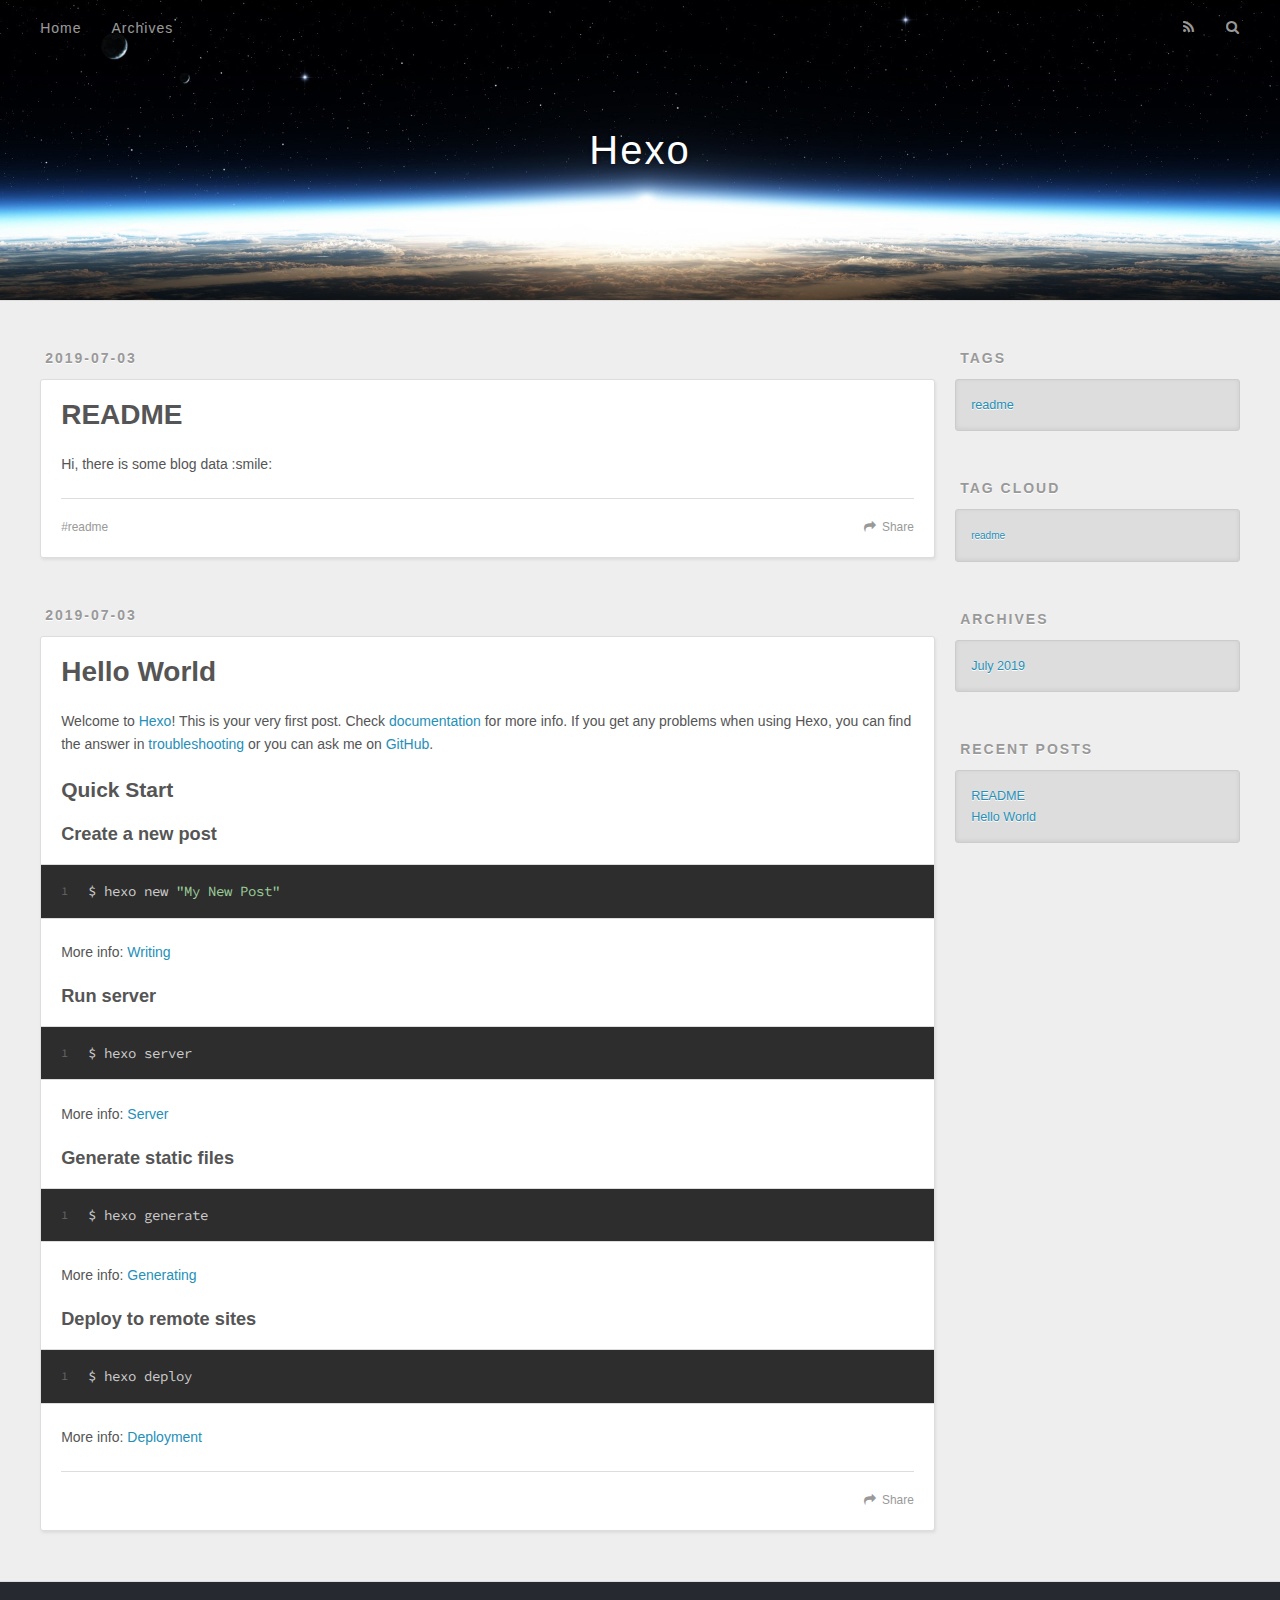
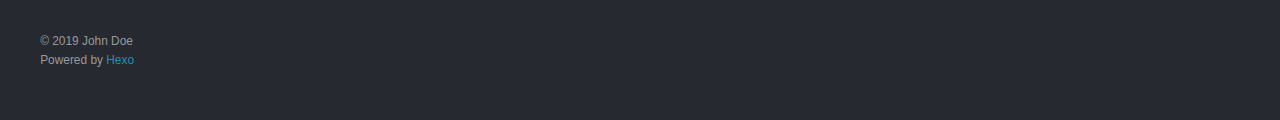
==== index.html @ 0945ff2a "Site updated: 2019-07-03 22:07:40" ====
<!DOCTYPE html>
<html>
<head><meta name="generator" content="Hexo 3.9.0">
  <meta charset="utf-8">
  

  
  <title>Hexo</title>
  <meta name="viewport" content="width=device-width, initial-scale=1, maximum-scale=1">
  <meta property="og:type" content="website">
<meta property="og:title" content="Hexo">
<meta property="og:url" content="http://yoursite.com/index.html">
<meta property="og:site_name" content="Hexo">
<meta property="og:locale" content="default">
<meta name="twitter:card" content="summary">
<meta name="twitter:title" content="Hexo">
  
    <link rel="alternate" href="/atom.xml" title="Hexo" type="application/atom+xml">
  
  
    <link rel="icon" href="/favicon.png">
  
  
    <link href="//fonts.googleapis.com/css?family=Source+Code+Pro" rel="stylesheet" type="text/css">
  
  <link rel="stylesheet" href="/css/style.css">
</head>
</html>
<body>
  <div id="container">
    <div id="wrap">
      <header id="header">
  <div id="banner"></div>
  <div id="header-outer" class="outer">
    <div id="header-title" class="inner">
      <h1 id="logo-wrap">
        <a href="/" id="logo">Hexo</a>
      </h1>
      
    </div>
    <div id="header-inner" class="inner">
      <nav id="main-nav">
        <a id="main-nav-toggle" class="nav-icon"></a>
        
          <a class="main-nav-link" href="/">Home</a>
        
          <a class="main-nav-link" href="/archives">Archives</a>
        
      </nav>
      <nav id="sub-nav">
        
          <a id="nav-rss-link" class="nav-icon" href="/atom.xml" title="RSS Feed"></a>
        
        <a id="nav-search-btn" class="nav-icon" title="Search"></a>
      </nav>
      <div id="search-form-wrap">
        <form action="//google.com/search" method="get" accept-charset="UTF-8" class="search-form"><input type="search" name="q" class="search-form-input" placeholder="Search"><button type="submit" class="search-form-submit">&#xF002;</button><input type="hidden" name="sitesearch" value="http://yoursite.com"></form>
      </div>
    </div>
  </div>
</header>
      <div class="outer">
        <section id="main">
  
    <article id="post-README" class="article article-type-post" itemscope itemprop="blogPost">
  <div class="article-meta">
    <a href="/2019/07/03/README/" class="article-date">
  <time datetime="2019-07-03T11:54:09.000Z" itemprop="datePublished">2019-07-03</time>
</a>
    
  </div>
  <div class="article-inner">
    
    
      <header class="article-header">
        
  
    <h1 itemprop="name">
      <a class="article-title" href="/2019/07/03/README/">README</a>
    </h1>
  

      </header>
    
    <div class="article-entry" itemprop="articleBody">
      
        <p>Hi, there is some blog data :smile:</p>

      
    </div>
    <footer class="article-footer">
      <a data-url="http://yoursite.com/2019/07/03/README/" data-id="cjxn79mbx00007sqdehkya36c" class="article-share-link">Share</a>
      
      
  <ul class="article-tag-list"><li class="article-tag-list-item"><a class="article-tag-list-link" href="/tags/readme/">readme</a></li></ul>

    </footer>
  </div>
  
</article>


  
    <article id="post-hello-world" class="article article-type-post" itemscope itemprop="blogPost">
  <div class="article-meta">
    <a href="/2019/07/03/hello-world/" class="article-date">
  <time datetime="2019-07-03T11:46:32.970Z" itemprop="datePublished">2019-07-03</time>
</a>
    
  </div>
  <div class="article-inner">
    
    
      <header class="article-header">
        
  
    <h1 itemprop="name">
      <a class="article-title" href="/2019/07/03/hello-world/">Hello World</a>
    </h1>
  

      </header>
    
    <div class="article-entry" itemprop="articleBody">
      
        <p>Welcome to <a href="https://hexo.io/" target="_blank" rel="noopener">Hexo</a>! This is your very first post. Check <a href="https://hexo.io/docs/" target="_blank" rel="noopener">documentation</a> for more info. If you get any problems when using Hexo, you can find the answer in <a href="https://hexo.io/docs/troubleshooting.html" target="_blank" rel="noopener">troubleshooting</a> or you can ask me on <a href="https://github.com/hexojs/hexo/issues" target="_blank" rel="noopener">GitHub</a>.</p>
<h2 id="Quick-Start"><a href="#Quick-Start" class="headerlink" title="Quick Start"></a>Quick Start</h2><h3 id="Create-a-new-post"><a href="#Create-a-new-post" class="headerlink" title="Create a new post"></a>Create a new post</h3><figure class="highlight bash"><table><tr><td class="gutter"><pre><span class="line">1</span><br></pre></td><td class="code"><pre><span class="line">$ hexo new <span class="string">"My New Post"</span></span><br></pre></td></tr></table></figure>

<p>More info: <a href="https://hexo.io/docs/writing.html" target="_blank" rel="noopener">Writing</a></p>
<h3 id="Run-server"><a href="#Run-server" class="headerlink" title="Run server"></a>Run server</h3><figure class="highlight bash"><table><tr><td class="gutter"><pre><span class="line">1</span><br></pre></td><td class="code"><pre><span class="line">$ hexo server</span><br></pre></td></tr></table></figure>

<p>More info: <a href="https://hexo.io/docs/server.html" target="_blank" rel="noopener">Server</a></p>
<h3 id="Generate-static-files"><a href="#Generate-static-files" class="headerlink" title="Generate static files"></a>Generate static files</h3><figure class="highlight bash"><table><tr><td class="gutter"><pre><span class="line">1</span><br></pre></td><td class="code"><pre><span class="line">$ hexo generate</span><br></pre></td></tr></table></figure>

<p>More info: <a href="https://hexo.io/docs/generating.html" target="_blank" rel="noopener">Generating</a></p>
<h3 id="Deploy-to-remote-sites"><a href="#Deploy-to-remote-sites" class="headerlink" title="Deploy to remote sites"></a>Deploy to remote sites</h3><figure class="highlight bash"><table><tr><td class="gutter"><pre><span class="line">1</span><br></pre></td><td class="code"><pre><span class="line">$ hexo deploy</span><br></pre></td></tr></table></figure>

<p>More info: <a href="https://hexo.io/docs/deployment.html" target="_blank" rel="noopener">Deployment</a></p>

      
    </div>
    <footer class="article-footer">
      <a data-url="http://yoursite.com/2019/07/03/hello-world/" data-id="cjxn79mdi00037sqd7iyt4qhe" class="article-share-link">Share</a>
      
      
    </footer>
  </div>
  
</article>


  


</section>
        
          <aside id="sidebar">
  
    

  
    
  <div class="widget-wrap">
    <h3 class="widget-title">Tags</h3>
    <div class="widget">
      <ul class="tag-list"><li class="tag-list-item"><a class="tag-list-link" href="/tags/readme/">readme</a></li></ul>
    </div>
  </div>


  
    
  <div class="widget-wrap">
    <h3 class="widget-title">Tag Cloud</h3>
    <div class="widget tagcloud">
      <a href="/tags/readme/" style="font-size: 10px;">readme</a>
    </div>
  </div>

  
    
  <div class="widget-wrap">
    <h3 class="widget-title">Archives</h3>
    <div class="widget">
      <ul class="archive-list"><li class="archive-list-item"><a class="archive-list-link" href="/archives/2019/07/">July 2019</a></li></ul>
    </div>
  </div>


  
    
  <div class="widget-wrap">
    <h3 class="widget-title">Recent Posts</h3>
    <div class="widget">
      <ul>
        
          <li>
            <a href="/2019/07/03/README/">README</a>
          </li>
        
          <li>
            <a href="/2019/07/03/hello-world/">Hello World</a>
          </li>
        
      </ul>
    </div>
  </div>

  
</aside>
        
      </div>
      <footer id="footer">
  
  <div class="outer">
    <div id="footer-info" class="inner">
      &copy; 2019 John Doe<br>
      Powered by <a href="http://hexo.io/" target="_blank">Hexo</a>
    </div>
  </div>
</footer>
    </div>
    <nav id="mobile-nav">
  
    <a href="/" class="mobile-nav-link">Home</a>
  
    <a href="/archives" class="mobile-nav-link">Archives</a>
  
</nav>
    

<script src="//ajax.googleapis.com/ajax/libs/jquery/2.0.3/jquery.min.js"></script>


  <link rel="stylesheet" href="/fancybox/jquery.fancybox.css">
  <script src="/fancybox/jquery.fancybox.pack.js"></script>


<script src="/js/script.js"></script>



  </div>
</body>
</html>
---- css/style.css ----
body {
  width: 100%;
}
body:before,
body:after {
  content: "";
  display: table;
}
body:after {
  clear: both;
}
html,
body,
div,
span,
applet,
object,
iframe,
h1,
h2,
h3,
h4,
h5,
h6,
p,
blockquote,
pre,
a,
abbr,
acronym,
address,
big,
cite,
code,
del,
dfn,
em,
img,
ins,
kbd,
q,
s,
samp,
small,
strike,
strong,
sub,
sup,
tt,
var,
dl,
dt,
dd,
ol,
ul,
li,
fieldset,
form,
label,
legend,
table,
caption,
tbody,
tfoot,
thead,
tr,
th,
td {
  margin: 0;
  padding: 0;
  border: 0;
  outline: 0;
  font-weight: inherit;
  font-style: inherit;
  font-family: inherit;
  font-size: 100%;
  vertical-align: baseline;
}
body {
  line-height: 1;
  color: #000;
  background: #fff;
}
ol,
ul {
  list-style: none;
}
table {
  border-collapse: separate;
  border-spacing: 0;
  vertical-align: middle;
}
caption,
th,
td {
  text-align: left;
  font-weight: normal;
  vertical-align: middle;
}
a img {
  border: none;
}
input,
button {
  margin: 0;
  padding: 0;
}
input::-moz-focus-inner,
button::-moz-focus-inner {
  border: 0;
  padding: 0;
}
@font-face {
  font-family: FontAwesome;
  font-style: normal;
  font-weight: normal;
  src: url("fonts/fontawesome-webfont.eot?v=#4.0.3");
  src: url("fonts/fontawesome-webfont.eot?#iefix&v=#4.0.3") format("embedded-opentype"), url("fonts/fontawesome-webfont.woff?v=#4.0.3") format("woff"), url("fonts/fontawesome-webfont.ttf?v=#4.0.3") format("truetype"), url("fonts/fontawesome-webfont.svg#fontawesomeregular?v=#4.0.3") format("svg");
}
html,
body,
#container {
  height: 100%;
}
body {
  background: #eee;
  font: 14px -apple-system, BlinkMacSystemFont, "Segoe UI", "Roboto", "Oxygen", "Ubuntu", "Cantarell", "Fira Sans", "Droid Sans", "Helvetica Neue", sans-serif;
  -webkit-text-size-adjust: 100%;
}
.outer {
  max-width: 1220px;
  margin: 0 auto;
  padding: 0 20px;
}
.outer:before,
.outer:after {
  content: "";
  display: table;
}
.outer:after {
  clear: both;
}
.inner {
  display: inline;
  float: left;
  width: 98.33333333333333%;
  margin: 0 0.833333333333333%;
}
.left,
.alignleft {
  float: left;
}
.right,
.alignright {
  float: right;
}
.clear {
  clear: both;
}
#container {
  position: relative;
}
.mobile-nav-on {
  overflow: hidden;
}
#wrap {
  height: 100%;
  width: 100%;
  position: absolute;
  top: 0;
  left: 0;
  -webkit-transition: 0.2s ease-out;
  -moz-transition: 0.2s ease-out;
  -ms-transition: 0.2s ease-out;
  transition: 0.2s ease-out;
  z-index: 1;
  background: #eee;
}
.mobile-nav-on #wrap {
  left: 280px;
}
@media screen and (min-width: 768px) {
  #main {
    display: inline;
    float: left;
    width: 73.33333333333333%;
    margin: 0 0.833333333333333%;
  }
}
.article-date,
.article-category-link,
.archive-year,
.widget-title {
  text-decoration: none;
  text-transform: uppercase;
  letter-spacing: 2px;
  color: #999;
  margin-bottom: 1em;
  margin-left: 5px;
  line-height: 1em;
  text-shadow: 0 1px #fff;
  font-weight: bold;
}
.article-inner,
.archive-article-inner {
  background: #fff;
  -webkit-box-shadow: 1px 2px 3px #ddd;
  box-shadow: 1px 2px 3px #ddd;
  border: 1px solid #ddd;
  border-radius: 3px;
}
.article-entry h1,
.widget h1 {
  font-size: 2em;
}
.article-entry h2,
.widget h2 {
  font-size: 1.5em;
}
.article-entry h3,
.widget h3 {
  font-size: 1.3em;
}
.article-entry h4,
.widget h4 {
  font-size: 1.2em;
}
.article-entry h5,
.widget h5 {
  font-size: 1em;
}
.article-entry h6,
.widget h6 {
  font-size: 1em;
  color: #999;
}
.article-entry hr,
.widget hr {
  border: 1px dashed #ddd;
}
.article-entry strong,
.widget strong {
  font-weight: bold;
}
.article-entry em,
.widget em,
.article-entry cite,
.widget cite {
  font-style: italic;
}
.article-entry sup,
.widget sup,
.article-entry sub,
.widget sub {
  font-size: 0.75em;
  line-height: 0;
  position: relative;
  vertical-align: baseline;
}
.article-entry sup,
.widget sup {
  top: -0.5em;
}
.article-entry sub,
.widget sub {
  bottom: -0.2em;
}
.article-entry small,
.widget small {
  font-size: 0.85em;
}
.article-entry acronym,
.widget acronym,
.article-entry abbr,
.widget abbr {
  border-bottom: 1px dotted;
}
.article-entry ul,
.widget ul,
.article-entry ol,
.widget ol,
.article-entry dl,
.widget dl {
  margin: 0 20px;
  line-height: 1.6em;
}
.article-entry ul ul,
.widget ul ul,
.article-entry ol ul,
.widget ol ul,
.article-entry ul ol,
.widget ul ol,
.article-entry ol ol,
.widget ol ol {
  margin-top: 0;
  margin-bottom: 0;
}
.article-entry ul,
.widget ul {
  list-style: disc;
}
.article-entry ol,
.widget ol {
  list-style: decimal;
}
.article-entry dt,
.widget dt {
  font-weight: bold;
}
#header {
  height: 300px;
  position: relative;
  border-bottom: 1px solid #ddd;
}
#header:before,
#header:after {
  content: "";
  position: absolute;
  left: 0;
  right: 0;
  height: 40px;
}
#header:before {
  top: 0;
  background: -webkit-linear-gradient(rgba(0,0,0,0.2), transparent);
  background: -moz-linear-gradient(rgba(0,0,0,0.2), transparent);
  background: -ms-linear-gradient(rgba(0,0,0,0.2), transparent);
  background: linear-gradient(rgba(0,0,0,0.2), transparent);
}
#header:after {
  bottom: 0;
  background: -webkit-linear-gradient(transparent, rgba(0,0,0,0.2));
  background: -moz-linear-gradient(transparent, rgba(0,0,0,0.2));
  background: -ms-linear-gradient(transparent, rgba(0,0,0,0.2));
  background: linear-gradient(transparent, rgba(0,0,0,0.2));
}
#header-outer {
  height: 100%;
  position: relative;
}
#header-inner {
  position: relative;
  overflow: hidden;
}
#banner {
  position: absolute;
  top: 0;
  left: 0;
  width: 100%;
  height: 100%;
  background: url("images/banner.jpg") center #000;
  -webkit-background-size: cover;
  -moz-background-size: cover;
  background-size: cover;
  z-index: -1;
}
#header-title {
  text-align: center;
  height: 40px;
  position: absolute;
  top: 50%;
  left: 0;
  margin-top: -20px;
}
#logo,
#subtitle {
  text-decoration: none;
  color: #fff;
  font-weight: 300;
  text-shadow: 0 1px 4px rgba(0,0,0,0.3);
}
#logo {
  font-size: 40px;
  line-height: 40px;
  letter-spacing: 2px;
}
#subtitle {
  font-size: 16px;
  line-height: 16px;
  letter-spacing: 1px;
}
#subtitle-wrap {
  margin-top: 16px;
}
#main-nav {
  float: left;
  margin-left: -15px;
}
.nav-icon,
.main-nav-link {
  float: left;
  color: #fff;
  opacity: 0.6;
  text-decoration: none;
  text-shadow: 0 1px rgba(0,0,0,0.2);
  -webkit-transition: opacity 0.2s;
  -moz-transition: opacity 0.2s;
  -ms-transition: opacity 0.2s;
  transition: opacity 0.2s;
  display: block;
  padding: 20px 15px;
}
.nav-icon:hover,
.main-nav-link:hover {
  opacity: 1;
}
.nav-icon {
  font-family: FontAwesome;
  text-align: center;
  font-size: 14px;
  width: 14px;
  height: 14px;
  padding: 20px 15px;
  position: relative;
  cursor: pointer;
}
.main-nav-link {
  font-weight: 300;
  letter-spacing: 1px;
}
@media screen and (max-width: 479px) {
  .main-nav-link {
    display: none;
  }
}
#main-nav-toggle {
  display: none;
}
#main-nav-toggle:before {
  content: "\f0c9";
}
@media screen and (max-width: 479px) {
  #main-nav-toggle {
    display: block;
  }
}
#sub-nav {
  float: right;
  margin-right: -15px;
}
#nav-rss-link:before {
  content: "\f09e";
}
#nav-search-btn:before {
  content: "\f002";
}
#search-form-wrap {
  position: absolute;
  top: 15px;
  width: 150px;
  height: 30px;
  right: -150px;
  opacity: 0;
  -webkit-transition: 0.2s ease-out;
  -moz-transition: 0.2s ease-out;
  -ms-transition: 0.2s ease-out;
  transition: 0.2s ease-out;
}
#search-form-wrap.on {
  opacity: 1;
  right: 0;
}
@media screen and (max-width: 479px) {
  #search-form-wrap {
    width: 100%;
    right: -100%;
  }
}
.search-form {
  position: absolute;
  top: 0;
  left: 0;
  right: 0;
  background: #fff;
  padding: 5px 15px;
  border-radius: 15px;
  -webkit-box-shadow: 0 0 10px rgba(0,0,0,0.3);
  box-shadow: 0 0 10px rgba(0,0,0,0.3);
}
.search-form-input {
  border: none;
  background: none;
  color: #555;
  width: 100%;
  font: 13px -apple-system, BlinkMacSystemFont, "Segoe UI", "Roboto", "Oxygen", "Ubuntu", "Cantarell", "Fira Sans", "Droid Sans", "Helvetica Neue", sans-serif;
  outline: none;
}
.search-form-input::-webkit-search-results-decoration,
.search-form-input::-webkit-search-cancel-button {
  -webkit-appearance: none;
}
.search-form-submit {
  position: absolute;
  top: 50%;
  right: 10px;
  margin-top: -7px;
  font: 13px FontAwesome;
  border: none;
  background: none;
  color: #bbb;
  cursor: pointer;
}
.search-form-submit:hover,
.search-form-submit:focus {
  color: #777;
}
.article {
  margin: 50px 0;
}
.article-inner {
  overflow: hidden;
}
.article-meta:before,
.article-meta:after {
  content: "";
  display: table;
}
.article-meta:after {
  clear: both;
}
.article-date {
  float: left;
}
.article-category {
  float: left;
  line-height: 1em;
  color: #ccc;
  text-shadow: 0 1px #fff;
  margin-left: 8px;
}
.article-category:before {
  content: "\2022";
}
.article-category-link {
  margin: 0 12px 1em;
}
.article-header {
  padding: 20px 20px 0;
}
.article-title {
  text-decoration: none;
  font-size: 2em;
  font-weight: bold;
  color: #555;
  line-height: 1.1em;
  -webkit-transition: color 0.2s;
  -moz-transition: color 0.2s;
  -ms-transition: color 0.2s;
  transition: color 0.2s;
}
a.article-title:hover {
  color: #258fb8;
}
.article-entry {
  color: #555;
  padding: 0 20px;
}
.article-entry:before,
.article-entry:after {
  content: "";
  display: table;
}
.article-entry:after {
  clear: both;
}
.article-entry p,
.article-entry table {
  line-height: 1.6em;
  margin: 1.6em 0;
}
.article-entry h1,
.article-entry h2,
.article-entry h3,
.article-entry h4,
.article-entry h5,
.article-entry h6 {
  font-weight: bold;
}
.article-entry h1,
.article-entry h2,
.article-entry h3,
.article-entry h4,
.article-entry h5,
.article-entry h6 {
  line-height: 1.1em;
  margin: 1.1em 0;
}
.article-entry a {
  color: #258fb8;
  text-decoration: none;
}
.article-entry a:hover {
  text-decoration: underline;
}
.article-entry ul,
.article-entry ol,
.article-entry dl {
  margin-top: 1.6em;
  margin-bottom: 1.6em;
}
.article-entry img,
.article-entry video {
  max-width: 100%;
  height: auto;
  display: block;
  margin: auto;
}
.article-entry iframe {
  border: none;
}
.article-entry table {
  width: 100%;
  border-collapse: collapse;
  border-spacing: 0;
}
.article-entry th {
  font-weight: bold;
  border-bottom: 3px solid #ddd;
  padding-bottom: 0.5em;
}
.article-entry td {
  border-bottom: 1px solid #ddd;
  padding: 10px 0;
}
.article-entry blockquote {
  font-family: Georgia, "Times New Roman", serif;
  font-size: 1.4em;
  margin: 1.6em 20px;
  text-align: center;
}
.article-entry blockquote footer {
  font-size: 14px;
  margin: 1.6em 0;
  font-family: -apple-system, BlinkMacSystemFont, "Segoe UI", "Roboto", "Oxygen", "Ubuntu", "Cantarell", "Fira Sans", "Droid Sans", "Helvetica Neue", sans-serif;
}
.article-entry blockquote footer cite:before {
  content: "—";
  padding: 0 0.5em;
}
.article-entry .pullquote {
  text-align: left;
  width: 45%;
  margin: 0;
}
.article-entry .pullquote.left {
  margin-left: 0.5em;
  margin-right: 1em;
}
.article-entry .pullquote.right {
  margin-right: 0.5em;
  margin-left: 1em;
}
.article-entry .caption {
  color: #999;
  display: block;
  font-size: 0.9em;
  margin-top: 0.5em;
  position: relative;
  text-align: center;
}
.article-entry .video-container {
  position: relative;
  padding-top: 56.25%;
  height: 0;
  overflow: hidden;
}
.article-entry .video-container iframe,
.article-entry .video-container object,
.article-entry .video-container embed {
  position: absolute;
  top: 0;
  left: 0;
  width: 100%;
  height: 100%;
  margin-top: 0;
}
.article-more-link a {
  display: inline-block;
  line-height: 1em;
  padding: 6px 15px;
  border-radius: 15px;
  background: #eee;
  color: #999;
  text-shadow: 0 1px #fff;
  text-decoration: none;
}
.article-more-link a:hover {
  background: #258fb8;
  color: #fff;
  text-decoration: none;
  text-shadow: 0 1px #1e7293;
}
.article-footer {
  font-size: 0.85em;
  line-height: 1.6em;
  border-top: 1px solid #ddd;
  padding-top: 1.6em;
  margin: 0 20px 20px;
}
.article-footer:before,
.article-footer:after {
  content: "";
  display: table;
}
.article-footer:after {
  clear: both;
}
.article-footer a {
  color: #999;
  text-decoration: none;
}
.article-footer a:hover {
  color: #555;
}
.article-tag-list-item {
  float: left;
  margin-right: 10px;
}
.article-tag-list-link:before {
  content: "#";
}
.article-comment-link {
  float: right;
}
.article-comment-link:before {
  content: "\f075";
  font-family: FontAwesome;
  padding-right: 8px;
}
.article-share-link {
  cursor: pointer;
  float: right;
  margin-left: 20px;
}
.article-share-link:before {
  content: "\f064";
  font-family: FontAwesome;
  padding-right: 6px;
}
#article-nav {
  position: relative;
}
#article-nav:before,
#article-nav:after {
  content: "";
  display: table;
}
#article-nav:after {
  clear: both;
}
@media screen and (min-width: 768px) {
  #article-nav {
    margin: 50px 0;
  }
  #article-nav:before {
    width: 8px;
    height: 8px;
    position: absolute;
    top: 50%;
    left: 50%;
    margin-top: -4px;
    margin-left: -4px;
    content: "";
    border-radius: 50%;
    background: #ddd;
    -webkit-box-shadow: 0 1px 2px #fff;
    box-shadow: 0 1px 2px #fff;
  }
}
.article-nav-link-wrap {
  text-decoration: none;
  text-shadow: 0 1px #fff;
  color: #999;
  -webkit-box-sizing: border-box;
  -moz-box-sizing: border-box;
  box-sizing: border-box;
  margin-top: 50px;
  text-align: center;
  display: block;
}
.article-nav-link-wrap:hover {
  color: #555;
}
@media screen and (min-width: 768px) {
  .article-nav-link-wrap {
    width: 50%;
    margin-top: 0;
  }
}
@media screen and (min-width: 768px) {
  #article-nav-newer {
    float: left;
    text-align: right;
    padding-right: 20px;
  }
}
@media screen and (min-width: 768px) {
  #article-nav-older {
    float: right;
    text-align: left;
    padding-left: 20px;
  }
}
.article-nav-caption {
  text-transform: uppercase;
  letter-spacing: 2px;
  color: #ddd;
  line-height: 1em;
  font-weight: bold;
}
#article-nav-newer .article-nav-caption {
  margin-right: -2px;
}
.article-nav-title {
  font-size: 0.85em;
  line-height: 1.6em;
  margin-top: 0.5em;
}
.article-share-box {
  position: absolute;
  display: none;
  background: #fff;
  -webkit-box-shadow: 1px 2px 10px rgba(0,0,0,0.2);
  box-shadow: 1px 2px 10px rgba(0,0,0,0.2);
  border-radius: 3px;
  margin-left: -145px;
  overflow: hidden;
  z-index: 1;
}
.article-share-box.on {
  display: block;
}
.article-share-input {
  width: 100%;
  background: none;
  -webkit-box-sizing: border-box;
  -moz-box-sizing: border-box;
  box-sizing: border-box;
  font: 14px -apple-system, BlinkMacSystemFont, "Segoe UI", "Roboto", "Oxygen", "Ubuntu", "Cantarell", "Fira Sans", "Droid Sans", "Helvetica Neue", sans-serif;
  padding: 0 15px;
  color: #555;
  outline: none;
  border: 1px solid #ddd;
  border-radius: 3px 3px 0 0;
  height: 36px;
  line-height: 36px;
}
.article-share-links {
  background: #eee;
}
.article-share-links:before,
.article-share-links:after {
  content: "";
  display: table;
}
.article-share-links:after {
  clear: both;
}
.article-share-twitter,
.article-share-facebook,
.article-share-pinterest,
.article-share-google {
  width: 50px;
  height: 36px;
  display: block;
  float: left;
  position: relative;
  color: #999;
  text-shadow: 0 1px #fff;
}
.article-share-twitter:before,
.article-share-facebook:before,
.article-share-pinterest:before,
.article-share-google:before {
  font-size: 20px;
  font-family: FontAwesome;
  width: 20px;
  height: 20px;
  position: absolute;
  top: 50%;
  left: 50%;
  margin-top: -10px;
  margin-left: -10px;
  text-align: center;
}
.article-share-twitter:hover,
.article-share-facebook:hover,
.article-share-pinterest:hover,
.article-share-google:hover {
  color: #fff;
}
.article-share-twitter:before {
  content: "\f099";
}
.article-share-twitter:hover {
  background: #00aced;
  text-shadow: 0 1px #008abe;
}
.article-share-facebook:before {
  content: "\f09a";
}
.article-share-facebook:hover {
  background: #3b5998;
  text-shadow: 0 1px #2f477a;
}
.article-share-pinterest:before {
  content: "\f0d2";
}
.article-share-pinterest:hover {
  background: #cb2027;
  text-shadow: 0 1px #a21a1f;
}
.article-share-google:before {
  content: "\f0d5";
}
.article-share-google:hover {
  background: #dd4b39;
  text-shadow: 0 1px #be3221;
}
.article-gallery {
  background: #000;
  position: relative;
}
.article-gallery-photos {
  position: relative;
  overflow: hidden;
}
.article-gallery-img {
  display: none;
  max-width: 100%;
}
.article-gallery-img:first-child {
  display: block;
}
.article-gallery-img.loaded {
  position: absolute;
  display: block;
}
.article-gallery-img img {
  display: block;
  max-width: 100%;
  margin: 0 auto;
}
#comments {
  background: #fff;
  -webkit-box-shadow: 1px 2px 3px #ddd;
  box-shadow: 1px 2px 3px #ddd;
  padding: 20px;
  border: 1px solid #ddd;
  border-radius: 3px;
  margin: 50px 0;
}
#comments a {
  color: #258fb8;
}
.archives-wrap {
  margin: 50px 0;
}
.archives:before,
.archives:after {
  content: "";
  display: table;
}
.archives:after {
  clear: both;
}
.archive-year-wrap {
  margin-bottom: 1em;
}
.archives {
  -webkit-column-gap: 10px;
  -moz-column-gap: 10px;
  column-gap: 10px;
}
@media screen and (min-width: 480px) and (max-width: 767px) {
  .archives {
    -webkit-column-count: 2;
    -moz-column-count: 2;
    column-count: 2;
  }
}
@media screen and (min-width: 768px) {
  .archives {
    -webkit-column-count: 3;
    -moz-column-count: 3;
    column-count: 3;
  }
}
.archive-article {
  -webkit-column-break-inside: avoid;
  page-break-inside: avoid;
  overflow: hidden;
  break-inside: avoid-column;
}
.archive-article-inner {
  padding: 10px;
  margin-bottom: 15px;
}
.archive-article-title {
  text-decoration: none;
  font-weight: bold;
  color: #555;
  -webkit-transition: color 0.2s;
  -moz-transition: color 0.2s;
  -ms-transition: color 0.2s;
  transition: color 0.2s;
  line-height: 1.6em;
}
.archive-article-title:hover {
  color: #258fb8;
}
.archive-article-footer {
  margin-top: 1em;
}
.archive-article-date {
  color: #999;
  text-decoration: none;
  font-size: 0.85em;
  line-height: 1em;
  margin-bottom: 0.5em;
  display: block;
}
#page-nav {
  margin: 50px auto;
  background: #fff;
  -webkit-box-shadow: 1px 2px 3px #ddd;
  box-shadow: 1px 2px 3px #ddd;
  border: 1px solid #ddd;
  border-radius: 3px;
  text-align: center;
  color: #999;
  overflow: hidden;
}
#page-nav:before,
#page-nav:after {
  content: "";
  display: table;
}
#page-nav:after {
  clear: both;
}
#page-nav a,
#page-nav span {
  padding: 10px 20px;
  line-height: 1;
  height: 2ex;
}
#page-nav a {
  color: #999;
  text-decoration: none;
}
#page-nav a:hover {
  background: #999;
  color: #fff;
}
#page-nav .prev {
  float: left;
}
#page-nav .next {
  float: right;
}
#page-nav .page-number {
  display: inline-block;
}
@media screen and (max-width: 479px) {
  #page-nav .page-number {
    display: none;
  }
}
#page-nav .current {
  color: #555;
  font-weight: bold;
}
#page-nav .space {
  color: #ddd;
}
#footer {
  background: #262a30;
  padding: 50px 0;
  border-top: 1px solid #ddd;
  color: #999;
}
#footer a {
  color: #258fb8;
  text-decoration: none;
}
#footer a:hover {
  text-decoration: underline;
}
#footer-info {
  line-height: 1.6em;
  font-size: 0.85em;
}
.article-entry pre,
.article-entry .highlight {
  background: #2d2d2d;
  margin: 0 -20px;
  padding: 15px 20px;
  border-style: solid;
  border-color: #ddd;
  border-width: 1px 0;
  overflow: auto;
  color: #ccc;
  line-height: 22.400000000000002px;
}
.article-entry .highlight .gutter pre,
.article-entry .gist .gist-file .gist-data .line-numbers {
  color: #666;
  font-size: 0.85em;
}
.article-entry pre,
.article-entry code {
  font-family: "Source Code Pro", Consolas, Monaco, Menlo, Consolas, monospace;
}
.article-entry code {
  background: #eee;
  text-shadow: 0 1px #fff;
  padding: 0 0.3em;
}
.article-entry pre code {
  background: none;
  text-shadow: none;
  padding: 0;
}
.article-entry .highlight pre {
  border: none;
  margin: 0;
  padding: 0;
}
.article-entry .highlight table {
  margin: 0;
  width: auto;
}
.article-entry .highlight td {
  border: none;
  padding: 0;
}
.article-entry .highlight figcaption {
  font-size: 0.85em;
  color: #999;
  line-height: 1em;
  margin-bottom: 1em;
}
.article-entry .highlight figcaption:before,
.article-entry .highlight figcaption:after {
  content: "";
  display: table;
}
.article-entry .highlight figcaption:after {
  clear: both;
}
.article-entry .highlight figcaption a {
  float: right;
}
.article-entry .highlight .gutter pre {
  text-align: right;
  padding-right: 20px;
}
.article-entry .highlight .line {
  height: 22.400000000000002px;
}
.article-entry .highlight .line.marked {
  background: #515151;
}
.article-entry .gist {
  margin: 0 -20px;
  border-style: solid;
  border-color: #ddd;
  border-width: 1px 0;
  background: #2d2d2d;
  padding: 15px 20px 15px 0;
}
.article-entry .gist .gist-file {
  border: none;
  font-family: "Source Code Pro", Consolas, Monaco, Menlo, Consolas, monospace;
  margin: 0;
}
.article-entry .gist .gist-file .gist-data {
  background: none;
  border: none;
}
.article-entry .gist .gist-file .gist-data .line-numbers {
  background: none;
  border: none;
  padding: 0 20px 0 0;
}
.article-entry .gist .gist-file .gist-data .line-data {
  padding: 0 !important;
}
.article-entry .gist .gist-file .highlight {
  margin: 0;
  padding: 0;
  border: none;
}
.article-entry .gist .gist-file .gist-meta {
  background: #2d2d2d;
  color: #999;
  font: 0.85em -apple-system, BlinkMacSystemFont, "Segoe UI", "Roboto", "Oxygen", "Ubuntu", "Cantarell", "Fira Sans", "Droid Sans", "Helvetica Neue", sans-serif;
  text-shadow: 0 0;
  padding: 0;
  margin-top: 1em;
  margin-left: 20px;
}
.article-entry .gist .gist-file .gist-meta a {
  color: #258fb8;
  font-weight: normal;
}
.article-entry .gist .gist-file .gist-meta a:hover {
  text-decoration: underline;
}
pre .comment,
pre .title {
  color: #999;
}
pre .variable,
pre .attribute,
pre .tag,
pre .regexp,
pre .ruby .constant,
pre .xml .tag .title,
pre .xml .pi,
pre .xml .doctype,
pre .html .doctype,
pre .css .id,
pre .css .class,
pre .css .pseudo {
  color: #f2777a;
}
pre .number,
pre .preprocessor,
pre .built_in,
pre .literal,
pre .params,
pre .constant {
  color: #f99157;
}
pre .class,
pre .ruby .class .title,
pre .css .rules .attribute {
  color: #9c9;
}
pre .string,
pre .value,
pre .inheritance,
pre .header,
pre .ruby .symbol,
pre .xml .cdata {
  color: #9c9;
}
pre .css .hexcolor {
  color: #6cc;
}
pre .function,
pre .python .decorator,
pre .python .title,
pre .ruby .function .title,
pre .ruby .title .keyword,
pre .perl .sub,
pre .javascript .title,
pre .coffeescript .title {
  color: #69c;
}
pre .keyword,
pre .javascript .function {
  color: #c9c;
}
@media screen and (max-width: 479px) {
  #mobile-nav {
    position: absolute;
    top: 0;
    left: 0;
    width: 280px;
    height: 100%;
    background: #191919;
    border-right: 1px solid #fff;
  }
}
@media screen and (max-width: 479px) {
  .mobile-nav-link {
    display: block;
    color: #999;
    text-decoration: none;
    padding: 15px 20px;
    font-weight: bold;
  }
  .mobile-nav-link:hover {
    color: #fff;
  }
}
@media screen and (min-width: 768px) {
  #sidebar {
    display: inline;
    float: left;
    width: 23.333333333333332%;
    margin: 0 0.833333333333333%;
  }
}
.widget-wrap {
  margin: 50px 0;
}
.widget {
  color: #777;
  text-shadow: 0 1px #fff;
  background: #ddd;
  -webkit-box-shadow: 0 -1px 4px #ccc inset;
  box-shadow: 0 -1px 4px #ccc inset;
  border: 1px solid #ccc;
  padding: 15px;
  border-radius: 3px;
}
.widget a {
  color: #258fb8;
  text-decoration: none;
}
.widget a:hover {
  text-decoration: underline;
}
.widget ul ul,
.widget ol ul,
.widget dl ul,
.widget ul ol,
.widget ol ol,
.widget dl ol,
.widget ul dl,
.widget ol dl,
.widget dl dl {
  margin-left: 15px;
  list-style: disc;
}
.widget {
  line-height: 1.6em;
  word-wrap: break-word;
  font-size: 0.9em;
}
.widget ul,
.widget ol {
  list-style: none;
  margin: 0;
}
.widget ul ul,
.widget ol ul,
.widget ul ol,
.widget ol ol {
  margin: 0 20px;
}
.widget ul ul,
.widget ol ul {
  list-style: disc;
}
.widget ul ol,
.widget ol ol {
  list-style: decimal;
}
.category-list-count,
.tag-list-count,
.archive-list-count {
  padding-left: 5px;
  color: #999;
  font-size: 0.85em;
}
.category-list-count:before,
.tag-list-count:before,
.archive-list-count:before {
  content: "(";
}
.category-list-count:after,
.tag-list-count:after,
.archive-list-count:after {
  content: ")";
}
.tagcloud a {
  margin-right: 5px;
  display: inline-block;
}
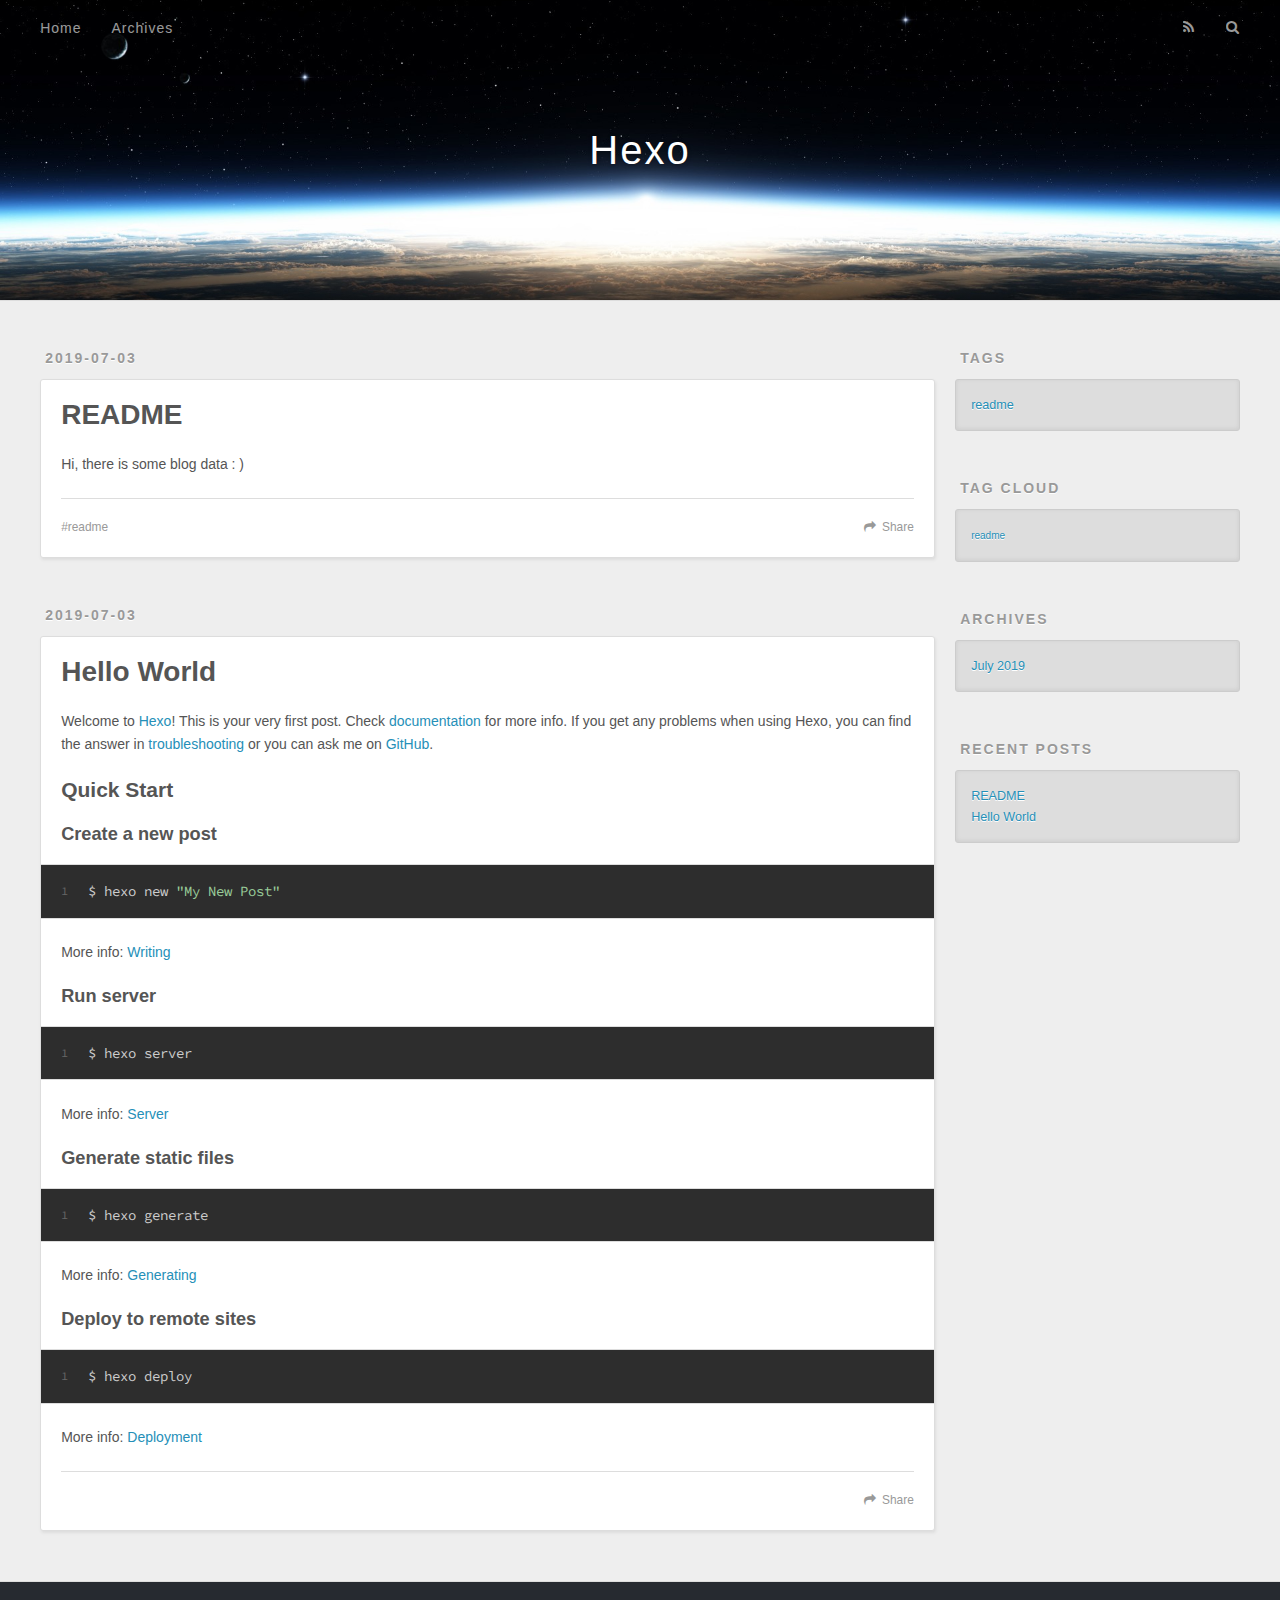
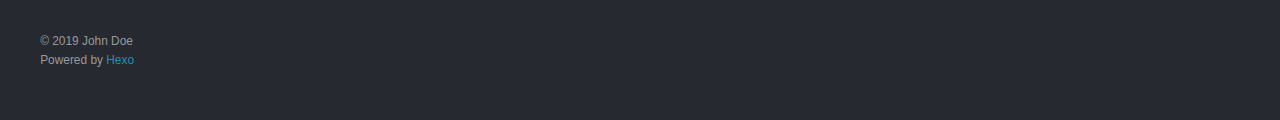
==== commit e523c2fc: "Site updated: 2019-07-04 09:43:38" ====
--- a/index.html
+++ b/index.html
@@ -84,12 +84,12 @@
     
     <div class="article-entry" itemprop="articleBody">
       
-        <p>Hi, there is some blog data :smile:</p>
+        <p>Hi, there is some blog data : )</p>
 
       
     </div>
     <footer class="article-footer">
-      <a data-url="http://yoursite.com/2019/07/03/README/" data-id="cjxn79mbx00007sqdehkya36c" class="article-share-link">Share</a>
+      <a data-url="http://yoursite.com/2019/07/03/README/" data-id="cjxo09abu000078qd26wxlxck" class="article-share-link">Share</a>
       
       
   <ul class="article-tag-list"><li class="article-tag-list-item"><a class="article-tag-list-link" href="/tags/readme/">readme</a></li></ul>
@@ -140,7 +140,7 @@
       
     </div>
     <footer class="article-footer">
-      <a data-url="http://yoursite.com/2019/07/03/hello-world/" data-id="cjxn79mdi00037sqd7iyt4qhe" class="article-share-link">Share</a>
+      <a data-url="http://yoursite.com/2019/07/03/hello-world/" data-id="cjxo09ac9000178qdyj8go28q" class="article-share-link">Share</a>
       
       
     </footer>
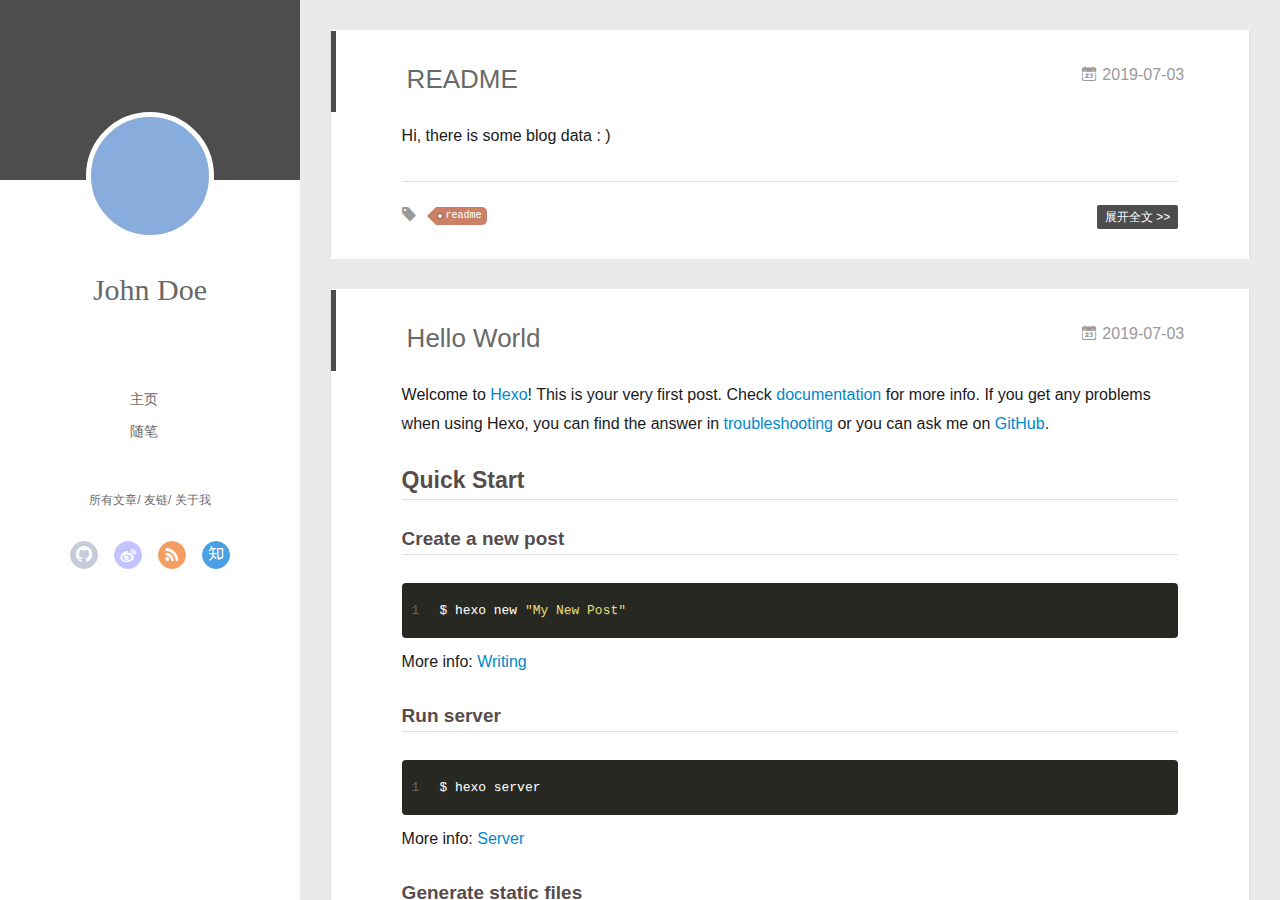
==== commit 79afe418: "Site updated: 2019-07-04 10:06:39" ====
--- a/index.html
+++ b/index.html
@@ -3,8 +3,9 @@
 <head><meta name="generator" content="Hexo 3.9.0">
   <meta charset="utf-8">
   
-
-  
+  <meta name="renderer" content="webkit">
+  <meta http-equiv="X-UA-Compatible" content="IE=edge">
+  <link rel="dns-prefetch" href="http://yoursite.com">
   <title>Hexo</title>
   <meta name="viewport" content="width=device-width, initial-scale=1, maximum-scale=1">
   <meta property="og:type" content="website">
@@ -15,62 +16,144 @@
 <meta name="twitter:card" content="summary">
 <meta name="twitter:title" content="Hexo">
   
-    <link rel="alternate" href="/atom.xml" title="Hexo" type="application/atom+xml">
+    <link rel="alternative" href="/atom.xml" title="Hexo" type="application/atom+xml">
   
   
     <link rel="icon" href="/favicon.png">
   
-  
-    <link href="//fonts.googleapis.com/css?family=Source+Code+Pro" rel="stylesheet" type="text/css">
-  
-  <link rel="stylesheet" href="/css/style.css">
+  <link rel="stylesheet" type="text/css" href="/./main.0cf68a.css">
+  <style type="text/css">
+  
+    #container.show {
+      background: linear-gradient(200deg,#a0cfe4,#e8c37e);
+    }
+  </style>
+  
+
+  
+
 </head>
 </html>
 <body>
-  <div id="container">
-    <div id="wrap">
-      <header id="header">
-  <div id="banner"></div>
-  <div id="header-outer" class="outer">
-    <div id="header-title" class="inner">
-      <h1 id="logo-wrap">
-        <a href="/" id="logo">Hexo</a>
-      </h1>
-      
-    </div>
-    <div id="header-inner" class="inner">
-      <nav id="main-nav">
-        <a id="main-nav-toggle" class="nav-icon"></a>
-        
-          <a class="main-nav-link" href="/">Home</a>
-        
-          <a class="main-nav-link" href="/archives">Archives</a>
-        
-      </nav>
-      <nav id="sub-nav">
-        
-          <a id="nav-rss-link" class="nav-icon" href="/atom.xml" title="RSS Feed"></a>
-        
-        <a id="nav-search-btn" class="nav-icon" title="Search"></a>
-      </nav>
-      <div id="search-form-wrap">
-        <form action="//google.com/search" method="get" accept-charset="UTF-8" class="search-form"><input type="search" name="q" class="search-form-input" placeholder="Search"><button type="submit" class="search-form-submit">&#xF002;</button><input type="hidden" name="sitesearch" value="http://yoursite.com"></form>
-      </div>
-    </div>
-  </div>
-</header>
-      <div class="outer">
-        <section id="main">
-  
-    <article id="post-README" class="article article-type-post" itemscope itemprop="blogPost">
-  <div class="article-meta">
-    <a href="/2019/07/03/README/" class="article-date">
-  <time datetime="2019-07-03T11:54:09.000Z" itemprop="datePublished">2019-07-03</time>
-</a>
-    
-  </div>
+  <div id="container" q-class="show:isCtnShow">
+    <canvas id="anm-canvas" class="anm-canvas"></canvas>
+    <div class="left-col" q-class="show:isShow">
+      
+<div class="overlay" style="background: #4d4d4d"></div>
+<div class="intrude-less">
+	<header id="header" class="inner">
+		<a href="/" class="profilepic">
+			<img src="" class="js-avatar">
+		</a>
+		<hgroup>
+		  <h1 class="header-author"><a href="/">John Doe</a></h1>
+		</hgroup>
+		
+
+		<nav class="header-menu">
+			<ul>
+			
+				<li><a href="/">主页</a></li>
+	        
+				<li><a href="/tags/随笔/">随笔</a></li>
+	        
+			</ul>
+		</nav>
+		<nav class="header-smart-menu">
+    		
+    			
+    			<a q-on="click: openSlider(e, 'innerArchive')" href="javascript:void(0)">所有文章</a>
+    			
+            
+    			
+    			<a q-on="click: openSlider(e, 'friends')" href="javascript:void(0)">友链</a>
+    			
+            
+    			
+    			<a q-on="click: openSlider(e, 'aboutme')" href="javascript:void(0)">关于我</a>
+    			
+            
+		</nav>
+		<nav class="header-nav">
+			<div class="social">
+				
+					<a class="github" target="_blank" href="#" title="github"><i class="icon-github"></i></a>
+		        
+					<a class="weibo" target="_blank" href="#" title="weibo"><i class="icon-weibo"></i></a>
+		        
+					<a class="rss" target="_blank" href="#" title="rss"><i class="icon-rss"></i></a>
+		        
+					<a class="zhihu" target="_blank" href="#" title="zhihu"><i class="icon-zhihu"></i></a>
+		        
+			</div>
+		</nav>
+	</header>		
+</div>
+
+    </div>
+    <div class="mid-col" q-class="show:isShow,hide:isShow|isFalse">
+      
+<nav id="mobile-nav">
+  	<div class="overlay js-overlay" style="background: #4d4d4d"></div>
+	<div class="btnctn js-mobile-btnctn">
+  		<div class="slider-trigger list" q-on="click: openSlider(e)"><i class="icon icon-sort"></i></div>
+	</div>
+	<div class="intrude-less">
+		<header id="header" class="inner">
+			<div class="profilepic">
+				<img src="" class="js-avatar">
+			</div>
+			<hgroup>
+			  <h1 class="header-author js-header-author">John Doe</h1>
+			</hgroup>
+			
+			
+			
+				
+			
+				
+			
+			
+			
+			<nav class="header-nav">
+				<div class="social">
+					
+						<a class="github" target="_blank" href="#" title="github"><i class="icon-github"></i></a>
+			        
+						<a class="weibo" target="_blank" href="#" title="weibo"><i class="icon-weibo"></i></a>
+			        
+						<a class="rss" target="_blank" href="#" title="rss"><i class="icon-rss"></i></a>
+			        
+						<a class="zhihu" target="_blank" href="#" title="zhihu"><i class="icon-zhihu"></i></a>
+			        
+				</div>
+			</nav>
+
+			<nav class="header-menu js-header-menu">
+				<ul style="width: 50%">
+				
+				
+					<li style="width: 50%"><a href="/">主页</a></li>
+		        
+					<li style="width: 50%"><a href="/tags/随笔/">随笔</a></li>
+		        
+				</ul>
+			</nav>
+		</header>				
+	</div>
+	<div class="mobile-mask" style="display:none" q-show="isShow"></div>
+</nav>
+
+      <div id="wrapper" class="body-wrap">
+        <div class="menu-l">
+          <div class="canvas-wrap">
+            <canvas data-colors="#eaeaea" data-sectionHeight="100" data-contentId="js-content" id="myCanvas1" class="anm-canvas"></canvas>
+          </div>
+          <div id="js-content" class="content-ll">
+            
+  
+    <article id="post-README" class="article article-type-post  article-index" itemscope itemprop="blogPost">
   <div class="article-inner">
-    
     
       <header class="article-header">
         
@@ -80,6 +163,11 @@
     </h1>
   
 
+        
+        <a href="/2019/07/03/README/" class="archive-article-date">
+  	<time datetime="2019-07-03T11:54:09.000Z" itemprop="datePublished"><i class="icon-calendar icon"></i>2019-07-03</time>
+</a>
+        
       </header>
     
     <div class="article-entry" itemprop="articleBody">
@@ -87,29 +175,59 @@
         <p>Hi, there is some blog data : )</p>
 
       
-    </div>
-    <footer class="article-footer">
-      <a data-url="http://yoursite.com/2019/07/03/README/" data-id="cjxo09abu000078qd26wxlxck" class="article-share-link">Share</a>
-      
-      
-  <ul class="article-tag-list"><li class="article-tag-list-item"><a class="article-tag-list-link" href="/tags/readme/">readme</a></li></ul>
-
-    </footer>
+
+      
+    </div>
+    <div class="article-info article-info-index">
+      
+      
+	<div class="article-tag tagcloud">
+		<i class="icon-price-tags icon"></i>
+		<ul class="article-tag-list">
+			 
+        		<li class="article-tag-list-item">
+        			<a href="javascript:void(0)" class="js-tag article-tag-list-link color2">readme</a>
+        		</li>
+      		
+		</ul>
+	</div>
+
+      
+
+      
+        <p class="article-more-link">
+          <a class="article-more-a" href="/2019/07/03/README/">展开全文 >></a>
+        </p>
+      
+
+      
+      <div class="clearfix"></div>
+    </div>
   </div>
-  
 </article>
 
-
-  
-    <article id="post-hello-world" class="article article-type-post" itemscope itemprop="blogPost">
-  <div class="article-meta">
-    <a href="/2019/07/03/hello-world/" class="article-date">
-  <time datetime="2019-07-03T11:46:32.970Z" itemprop="datePublished">2019-07-03</time>
-</a>
-    
-  </div>
+<aside class="wrap-side-operation">
+    <div class="mod-side-operation">
+        
+        <div class="jump-container" id="js-jump-container" style="display:none;">
+            <a href="javascript:void(0)" class="mod-side-operation__jump-to-top">
+                <i class="icon-font icon-back"></i>
+            </a>
+            <div id="js-jump-plan-container" class="jump-plan-container" style="top: -11px;">
+                <i class="icon-font icon-plane jump-plane"></i>
+            </div>
+        </div>
+        
+        
+    </div>
+</aside>
+
+
+
+
+  
+    <article id="post-hello-world" class="article article-type-post  article-index" itemscope itemprop="blogPost">
   <div class="article-inner">
-    
     
       <header class="article-header">
         
@@ -119,6 +237,11 @@
     </h1>
   
 
+        
+        <a href="/2019/07/03/hello-world/" class="archive-article-date">
+  	<time datetime="2019-07-03T11:46:32.970Z" itemprop="datePublished"><i class="icon-calendar icon"></i>2019-07-03</time>
+</a>
+        
       </header>
     
     <div class="article-entry" itemprop="articleBody">
@@ -138,108 +261,296 @@
 <p>More info: <a href="https://hexo.io/docs/deployment.html" target="_blank" rel="noopener">Deployment</a></p>
 
       
-    </div>
-    <footer class="article-footer">
-      <a data-url="http://yoursite.com/2019/07/03/hello-world/" data-id="cjxo09ac9000178qdyj8go28q" class="article-share-link">Share</a>
-      
-      
-    </footer>
+
+      
+    </div>
+    <div class="article-info article-info-index">
+      
+      
+      
+
+      
+        <p class="article-more-link">
+          <a class="article-more-a" href="/2019/07/03/hello-world/">展开全文 >></a>
+        </p>
+      
+
+      
+      <div class="clearfix"></div>
+    </div>
   </div>
-  
 </article>
 
-
-  
-
-
-</section>
-        
-          <aside id="sidebar">
-  
-    
-
-  
-    
-  <div class="widget-wrap">
-    <h3 class="widget-title">Tags</h3>
-    <div class="widget">
-      <ul class="tag-list"><li class="tag-list-item"><a class="tag-list-link" href="/tags/readme/">readme</a></li></ul>
-    </div>
-  </div>
-
-
-  
-    
-  <div class="widget-wrap">
-    <h3 class="widget-title">Tag Cloud</h3>
-    <div class="widget tagcloud">
-      <a href="/tags/readme/" style="font-size: 10px;">readme</a>
-    </div>
-  </div>
-
-  
-    
-  <div class="widget-wrap">
-    <h3 class="widget-title">Archives</h3>
-    <div class="widget">
-      <ul class="archive-list"><li class="archive-list-item"><a class="archive-list-link" href="/archives/2019/07/">July 2019</a></li></ul>
-    </div>
-  </div>
-
-
-  
-    
-  <div class="widget-wrap">
-    <h3 class="widget-title">Recent Posts</h3>
-    <div class="widget">
-      <ul>
-        
-          <li>
-            <a href="/2019/07/03/README/">README</a>
-          </li>
-        
-          <li>
-            <a href="/2019/07/03/hello-world/">Hello World</a>
-          </li>
-        
-      </ul>
-    </div>
-  </div>
-
-  
+<aside class="wrap-side-operation">
+    <div class="mod-side-operation">
+        
+        <div class="jump-container" id="js-jump-container" style="display:none;">
+            <a href="javascript:void(0)" class="mod-side-operation__jump-to-top">
+                <i class="icon-font icon-back"></i>
+            </a>
+            <div id="js-jump-plan-container" class="jump-plan-container" style="top: -11px;">
+                <i class="icon-font icon-plane jump-plane"></i>
+            </div>
+        </div>
+        
+        
+    </div>
 </aside>
-        
+
+
+
+
+  
+  
+
+
+          </div>
+        </div>
       </div>
       <footer id="footer">
-  
   <div class="outer">
-    <div id="footer-info" class="inner">
-      &copy; 2019 John Doe<br>
-      Powered by <a href="http://hexo.io/" target="_blank">Hexo</a>
+    <div id="footer-info">
+    	<div class="footer-left">
+    		&copy; 2019 John Doe
+    	</div>
+      	<div class="footer-right">
+      		<a href="http://hexo.io/" target="_blank">Hexo</a>  Theme <a href="https://github.com/litten/hexo-theme-yilia" target="_blank">Yilia</a> by Litten
+      	</div>
     </div>
   </div>
 </footer>
     </div>
-    <nav id="mobile-nav">
-  
-    <a href="/" class="mobile-nav-link">Home</a>
-  
-    <a href="/archives" class="mobile-nav-link">Archives</a>
-  
-</nav>
-    
-
-<script src="//ajax.googleapis.com/ajax/libs/jquery/2.0.3/jquery.min.js"></script>
-
-
-  <link rel="stylesheet" href="/fancybox/jquery.fancybox.css">
-  <script src="/fancybox/jquery.fancybox.pack.js"></script>
-
-
-<script src="/js/script.js"></script>
-
-
-
+    <script>
+	var yiliaConfig = {
+		mathjax: false,
+		isHome: true,
+		isPost: false,
+		isArchive: false,
+		isTag: false,
+		isCategory: false,
+		open_in_new: false,
+		toc_hide_index: true,
+		root: "/",
+		innerArchive: true,
+		showTags: false
+	}
+</script>
+
+<script>!function(t){function n(e){if(r[e])return r[e].exports;var i=r[e]={exports:{},id:e,loaded:!1};return t[e].call(i.exports,i,i.exports,n),i.loaded=!0,i.exports}var r={};n.m=t,n.c=r,n.p="./",n(0)}([function(t,n,r){r(195),t.exports=r(191)},function(t,n,r){var e=r(3),i=r(52),o=r(27),u=r(28),c=r(53),f="prototype",a=function(t,n,r){var s,l,h,v,p=t&a.F,d=t&a.G,y=t&a.S,g=t&a.P,b=t&a.B,m=d?e:y?e[n]||(e[n]={}):(e[n]||{})[f],x=d?i:i[n]||(i[n]={}),w=x[f]||(x[f]={});d&&(r=n);for(s in r)l=!p&&m&&void 0!==m[s],h=(l?m:r)[s],v=b&&l?c(h,e):g&&"function"==typeof h?c(Function.call,h):h,m&&u(m,s,h,t&a.U),x[s]!=h&&o(x,s,v),g&&w[s]!=h&&(w[s]=h)};e.core=i,a.F=1,a.G=2,a.S=4,a.P=8,a.B=16,a.W=32,a.U=64,a.R=128,t.exports=a},function(t,n,r){var e=r(6);t.exports=function(t){if(!e(t))throw TypeError(t+" is not an object!");return t}},function(t,n){var r=t.exports="undefined"!=typeof window&&window.Math==Math?window:"undefined"!=typeof self&&self.Math==Math?self:Function("return this")();"number"==typeof __g&&(__g=r)},function(t,n){t.exports=function(t){try{return!!t()}catch(t){return!0}}},function(t,n){var r=t.exports="undefined"!=typeof window&&window.Math==Math?window:"undefined"!=typeof self&&self.Math==Math?self:Function("return this")();"number"==typeof __g&&(__g=r)},function(t,n){t.exports=function(t){return"object"==typeof t?null!==t:"function"==typeof t}},function(t,n,r){var e=r(126)("wks"),i=r(76),o=r(3).Symbol,u="function"==typeof o;(t.exports=function(t){return e[t]||(e[t]=u&&o[t]||(u?o:i)("Symbol."+t))}).store=e},function(t,n){var r={}.hasOwnProperty;t.exports=function(t,n){return r.call(t,n)}},function(t,n,r){var e=r(94),i=r(33);t.exports=function(t){return e(i(t))}},function(t,n,r){t.exports=!r(4)(function(){return 7!=Object.defineProperty({},"a",{get:function(){return 7}}).a})},function(t,n,r){var e=r(2),i=r(167),o=r(50),u=Object.defineProperty;n.f=r(10)?Object.defineProperty:function(t,n,r){if(e(t),n=o(n,!0),e(r),i)try{return u(t,n,r)}catch(t){}if("get"in r||"set"in r)throw TypeError("Accessors not supported!");return"value"in r&&(t[n]=r.value),t}},function(t,n,r){t.exports=!r(18)(function(){return 7!=Object.defineProperty({},"a",{get:function(){return 7}}).a})},function(t,n,r){var e=r(14),i=r(22);t.exports=r(12)?function(t,n,r){return e.f(t,n,i(1,r))}:function(t,n,r){return t[n]=r,t}},function(t,n,r){var e=r(20),i=r(58),o=r(42),u=Object.defineProperty;n.f=r(12)?Object.defineProperty:function(t,n,r){if(e(t),n=o(n,!0),e(r),i)try{return u(t,n,r)}catch(t){}if("get"in r||"set"in r)throw TypeError("Accessors not supported!");return"value"in r&&(t[n]=r.value),t}},function(t,n,r){var e=r(40)("wks"),i=r(23),o=r(5).Symbol,u="function"==typeof o;(t.exports=function(t){return e[t]||(e[t]=u&&o[t]||(u?o:i)("Symbol."+t))}).store=e},function(t,n,r){var e=r(67),i=Math.min;t.exports=function(t){return t>0?i(e(t),9007199254740991):0}},function(t,n,r){var e=r(46);t.exports=function(t){return Object(e(t))}},function(t,n){t.exports=function(t){try{return!!t()}catch(t){return!0}}},function(t,n,r){var e=r(63),i=r(34);t.exports=Object.keys||function(t){return e(t,i)}},function(t,n,r){var e=r(21);t.exports=function(t){if(!e(t))throw TypeError(t+" is not an object!");return t}},function(t,n){t.exports=function(t){return"object"==typeof t?null!==t:"function"==typeof t}},function(t,n){t.exports=function(t,n){return{enumerable:!(1&t),configurable:!(2&t),writable:!(4&t),value:n}}},function(t,n){var r=0,e=Math.random();t.exports=function(t){return"Symbol(".concat(void 0===t?"":t,")_",(++r+e).toString(36))}},function(t,n){var r={}.hasOwnProperty;t.exports=function(t,n){return r.call(t,n)}},function(t,n){var r=t.exports={version:"2.4.0"};"number"==typeof __e&&(__e=r)},function(t,n){t.exports=function(t){if("function"!=typeof t)throw TypeError(t+" is not a function!");return t}},function(t,n,r){var e=r(11),i=r(66);t.exports=r(10)?function(t,n,r){return e.f(t,n,i(1,r))}:function(t,n,r){return t[n]=r,t}},function(t,n,r){var e=r(3),i=r(27),o=r(24),u=r(76)("src"),c="toString",f=Function[c],a=(""+f).split(c);r(52).inspectSource=function(t){return f.call(t)},(t.exports=function(t,n,r,c){var f="function"==typeof r;f&&(o(r,"name")||i(r,"name",n)),t[n]!==r&&(f&&(o(r,u)||i(r,u,t[n]?""+t[n]:a.join(String(n)))),t===e?t[n]=r:c?t[n]?t[n]=r:i(t,n,r):(delete t[n],i(t,n,r)))})(Function.prototype,c,function(){return"function"==typeof this&&this[u]||f.call(this)})},function(t,n,r){var e=r(1),i=r(4),o=r(46),u=function(t,n,r,e){var i=String(o(t)),u="<"+n;return""!==r&&(u+=" "+r+'="'+String(e).replace(/"/g,"&quot;")+'"'),u+">"+i+"</"+n+">"};t.exports=function(t,n){var r={};r[t]=n(u),e(e.P+e.F*i(function(){var n=""[t]('"');return n!==n.toLowerCase()||n.split('"').length>3}),"String",r)}},function(t,n,r){var e=r(115),i=r(46);t.exports=function(t){return e(i(t))}},function(t,n,r){var e=r(116),i=r(66),o=r(30),u=r(50),c=r(24),f=r(167),a=Object.getOwnPropertyDescriptor;n.f=r(10)?a:function(t,n){if(t=o(t),n=u(n,!0),f)try{return a(t,n)}catch(t){}if(c(t,n))return i(!e.f.call(t,n),t[n])}},function(t,n,r){var e=r(24),i=r(17),o=r(145)("IE_PROTO"),u=Object.prototype;t.exports=Object.getPrototypeOf||function(t){return t=i(t),e(t,o)?t[o]:"function"==typeof t.constructor&&t instanceof t.constructor?t.constructor.prototype:t instanceof Object?u:null}},function(t,n){t.exports=function(t){if(void 0==t)throw TypeError("Can't call method on  "+t);return t}},function(t,n){t.exports="constructor,hasOwnProperty,isPrototypeOf,propertyIsEnumerable,toLocaleString,toString,valueOf".split(",")},function(t,n){t.exports={}},function(t,n){t.exports=!0},function(t,n){n.f={}.propertyIsEnumerable},function(t,n,r){var e=r(14).f,i=r(8),o=r(15)("toStringTag");t.exports=function(t,n,r){t&&!i(t=r?t:t.prototype,o)&&e(t,o,{configurable:!0,value:n})}},function(t,n,r){var e=r(40)("keys"),i=r(23);t.exports=function(t){return e[t]||(e[t]=i(t))}},function(t,n,r){var e=r(5),i="__core-js_shared__",o=e[i]||(e[i]={});t.exports=function(t){return o[t]||(o[t]={})}},function(t,n){var r=Math.ceil,e=Math.floor;t.exports=function(t){return isNaN(t=+t)?0:(t>0?e:r)(t)}},function(t,n,r){var e=r(21);t.exports=function(t,n){if(!e(t))return t;var r,i;if(n&&"function"==typeof(r=t.toString)&&!e(i=r.call(t)))return i;if("function"==typeof(r=t.valueOf)&&!e(i=r.call(t)))return i;if(!n&&"function"==typeof(r=t.toString)&&!e(i=r.call(t)))return i;throw TypeError("Can't convert object to primitive value")}},function(t,n,r){var e=r(5),i=r(25),o=r(36),u=r(44),c=r(14).f;t.exports=function(t){var n=i.Symbol||(i.Symbol=o?{}:e.Symbol||{});"_"==t.charAt(0)||t in n||c(n,t,{value:u.f(t)})}},function(t,n,r){n.f=r(15)},function(t,n){var r={}.toString;t.exports=function(t){return r.call(t).slice(8,-1)}},function(t,n){t.exports=function(t){if(void 0==t)throw TypeError("Can't call method on  "+t);return t}},function(t,n,r){var e=r(4);t.exports=function(t,n){return!!t&&e(function(){n?t.call(null,function(){},1):t.call(null)})}},function(t,n,r){var e=r(53),i=r(115),o=r(17),u=r(16),c=r(203);t.exports=function(t,n){var r=1==t,f=2==t,a=3==t,s=4==t,l=6==t,h=5==t||l,v=n||c;return function(n,c,p){for(var d,y,g=o(n),b=i(g),m=e(c,p,3),x=u(b.length),w=0,S=r?v(n,x):f?v(n,0):void 0;x>w;w++)if((h||w in b)&&(d=b[w],y=m(d,w,g),t))if(r)S[w]=y;else if(y)switch(t){case 3:return!0;case 5:return d;case 6:return w;case 2:S.push(d)}else if(s)return!1;return l?-1:a||s?s:S}}},function(t,n,r){var e=r(1),i=r(52),o=r(4);t.exports=function(t,n){var r=(i.Object||{})[t]||Object[t],u={};u[t]=n(r),e(e.S+e.F*o(function(){r(1)}),"Object",u)}},function(t,n,r){var e=r(6);t.exports=function(t,n){if(!e(t))return t;var r,i;if(n&&"function"==typeof(r=t.toString)&&!e(i=r.call(t)))return i;if("function"==typeof(r=t.valueOf)&&!e(i=r.call(t)))return i;if(!n&&"function"==typeof(r=t.toString)&&!e(i=r.call(t)))return i;throw TypeError("Can't convert object to primitive value")}},function(t,n,r){var e=r(5),i=r(25),o=r(91),u=r(13),c="prototype",f=function(t,n,r){var a,s,l,h=t&f.F,v=t&f.G,p=t&f.S,d=t&f.P,y=t&f.B,g=t&f.W,b=v?i:i[n]||(i[n]={}),m=b[c],x=v?e:p?e[n]:(e[n]||{})[c];v&&(r=n);for(a in r)(s=!h&&x&&void 0!==x[a])&&a in b||(l=s?x[a]:r[a],b[a]=v&&"function"!=typeof x[a]?r[a]:y&&s?o(l,e):g&&x[a]==l?function(t){var n=function(n,r,e){if(this instanceof t){switch(arguments.length){case 0:return new t;case 1:return new t(n);case 2:return new t(n,r)}return new t(n,r,e)}return t.apply(this,arguments)};return n[c]=t[c],n}(l):d&&"function"==typeof l?o(Function.call,l):l,d&&((b.virtual||(b.virtual={}))[a]=l,t&f.R&&m&&!m[a]&&u(m,a,l)))};f.F=1,f.G=2,f.S=4,f.P=8,f.B=16,f.W=32,f.U=64,f.R=128,t.exports=f},function(t,n){var r=t.exports={version:"2.4.0"};"number"==typeof __e&&(__e=r)},function(t,n,r){var e=r(26);t.exports=function(t,n,r){if(e(t),void 0===n)return t;switch(r){case 1:return function(r){return t.call(n,r)};case 2:return function(r,e){return t.call(n,r,e)};case 3:return function(r,e,i){return t.call(n,r,e,i)}}return function(){return t.apply(n,arguments)}}},function(t,n,r){var e=r(183),i=r(1),o=r(126)("metadata"),u=o.store||(o.store=new(r(186))),c=function(t,n,r){var i=u.get(t);if(!i){if(!r)return;u.set(t,i=new e)}var o=i.get(n);if(!o){if(!r)return;i.set(n,o=new e)}return o},f=function(t,n,r){var e=c(n,r,!1);return void 0!==e&&e.has(t)},a=function(t,n,r){var e=c(n,r,!1);return void 0===e?void 0:e.get(t)},s=function(t,n,r,e){c(r,e,!0).set(t,n)},l=function(t,n){var r=c(t,n,!1),e=[];return r&&r.forEach(function(t,n){e.push(n)}),e},h=function(t){return void 0===t||"symbol"==typeof t?t:String(t)},v=function(t){i(i.S,"Reflect",t)};t.exports={store:u,map:c,has:f,get:a,set:s,keys:l,key:h,exp:v}},function(t,n,r){"use strict";if(r(10)){var e=r(69),i=r(3),o=r(4),u=r(1),c=r(127),f=r(152),a=r(53),s=r(68),l=r(66),h=r(27),v=r(73),p=r(67),d=r(16),y=r(75),g=r(50),b=r(24),m=r(180),x=r(114),w=r(6),S=r(17),_=r(137),O=r(70),E=r(32),P=r(71).f,j=r(154),F=r(76),M=r(7),A=r(48),N=r(117),T=r(146),I=r(155),k=r(80),L=r(123),R=r(74),C=r(130),D=r(160),U=r(11),W=r(31),G=U.f,B=W.f,V=i.RangeError,z=i.TypeError,q=i.Uint8Array,K="ArrayBuffer",J="Shared"+K,Y="BYTES_PER_ELEMENT",H="prototype",$=Array[H],X=f.ArrayBuffer,Q=f.DataView,Z=A(0),tt=A(2),nt=A(3),rt=A(4),et=A(5),it=A(6),ot=N(!0),ut=N(!1),ct=I.values,ft=I.keys,at=I.entries,st=$.lastIndexOf,lt=$.reduce,ht=$.reduceRight,vt=$.join,pt=$.sort,dt=$.slice,yt=$.toString,gt=$.toLocaleString,bt=M("iterator"),mt=M("toStringTag"),xt=F("typed_constructor"),wt=F("def_constructor"),St=c.CONSTR,_t=c.TYPED,Ot=c.VIEW,Et="Wrong length!",Pt=A(1,function(t,n){return Tt(T(t,t[wt]),n)}),jt=o(function(){return 1===new q(new Uint16Array([1]).buffer)[0]}),Ft=!!q&&!!q[H].set&&o(function(){new q(1).set({})}),Mt=function(t,n){if(void 0===t)throw z(Et);var r=+t,e=d(t);if(n&&!m(r,e))throw V(Et);return e},At=function(t,n){var r=p(t);if(r<0||r%n)throw V("Wrong offset!");return r},Nt=function(t){if(w(t)&&_t in t)return t;throw z(t+" is not a typed array!")},Tt=function(t,n){if(!(w(t)&&xt in t))throw z("It is not a typed array constructor!");return new t(n)},It=function(t,n){return kt(T(t,t[wt]),n)},kt=function(t,n){for(var r=0,e=n.length,i=Tt(t,e);e>r;)i[r]=n[r++];return i},Lt=function(t,n,r){G(t,n,{get:function(){return this._d[r]}})},Rt=function(t){var n,r,e,i,o,u,c=S(t),f=arguments.length,s=f>1?arguments[1]:void 0,l=void 0!==s,h=j(c);if(void 0!=h&&!_(h)){for(u=h.call(c),e=[],n=0;!(o=u.next()).done;n++)e.push(o.value);c=e}for(l&&f>2&&(s=a(s,arguments[2],2)),n=0,r=d(c.length),i=Tt(this,r);r>n;n++)i[n]=l?s(c[n],n):c[n];return i},Ct=function(){for(var t=0,n=arguments.length,r=Tt(this,n);n>t;)r[t]=arguments[t++];return r},Dt=!!q&&o(function(){gt.call(new q(1))}),Ut=function(){return gt.apply(Dt?dt.call(Nt(this)):Nt(this),arguments)},Wt={copyWithin:function(t,n){return D.call(Nt(this),t,n,arguments.length>2?arguments[2]:void 0)},every:function(t){return rt(Nt(this),t,arguments.length>1?arguments[1]:void 0)},fill:function(t){return C.apply(Nt(this),arguments)},filter:function(t){return It(this,tt(Nt(this),t,arguments.length>1?arguments[1]:void 0))},find:function(t){return et(Nt(this),t,arguments.length>1?arguments[1]:void 0)},findIndex:function(t){return it(Nt(this),t,arguments.length>1?arguments[1]:void 0)},forEach:function(t){Z(Nt(this),t,arguments.length>1?arguments[1]:void 0)},indexOf:function(t){return ut(Nt(this),t,arguments.length>1?arguments[1]:void 0)},includes:function(t){return ot(Nt(this),t,arguments.length>1?arguments[1]:void 0)},join:function(t){return vt.apply(Nt(this),arguments)},lastIndexOf:function(t){return st.apply(Nt(this),arguments)},map:function(t){return Pt(Nt(this),t,arguments.length>1?arguments[1]:void 0)},reduce:function(t){return lt.apply(Nt(this),arguments)},reduceRight:function(t){return ht.apply(Nt(this),arguments)},reverse:function(){for(var t,n=this,r=Nt(n).length,e=Math.floor(r/2),i=0;i<e;)t=n[i],n[i++]=n[--r],n[r]=t;return n},some:function(t){return nt(Nt(this),t,arguments.length>1?arguments[1]:void 0)},sort:function(t){return pt.call(Nt(this),t)},subarray:function(t,n){var r=Nt(this),e=r.length,i=y(t,e);return new(T(r,r[wt]))(r.buffer,r.byteOffset+i*r.BYTES_PER_ELEMENT,d((void 0===n?e:y(n,e))-i))}},Gt=function(t,n){return It(this,dt.call(Nt(this),t,n))},Bt=function(t){Nt(this);var n=At(arguments[1],1),r=this.length,e=S(t),i=d(e.length),o=0;if(i+n>r)throw V(Et);for(;o<i;)this[n+o]=e[o++]},Vt={entries:function(){return at.call(Nt(this))},keys:function(){return ft.call(Nt(this))},values:function(){return ct.call(Nt(this))}},zt=function(t,n){return w(t)&&t[_t]&&"symbol"!=typeof n&&n in t&&String(+n)==String(n)},qt=function(t,n){return zt(t,n=g(n,!0))?l(2,t[n]):B(t,n)},Kt=function(t,n,r){return!(zt(t,n=g(n,!0))&&w(r)&&b(r,"value"))||b(r,"get")||b(r,"set")||r.configurable||b(r,"writable")&&!r.writable||b(r,"enumerable")&&!r.enumerable?G(t,n,r):(t[n]=r.value,t)};St||(W.f=qt,U.f=Kt),u(u.S+u.F*!St,"Object",{getOwnPropertyDescriptor:qt,defineProperty:Kt}),o(function(){yt.call({})})&&(yt=gt=function(){return vt.call(this)});var Jt=v({},Wt);v(Jt,Vt),h(Jt,bt,Vt.values),v(Jt,{slice:Gt,set:Bt,constructor:function(){},toString:yt,toLocaleString:Ut}),Lt(Jt,"buffer","b"),Lt(Jt,"byteOffset","o"),Lt(Jt,"byteLength","l"),Lt(Jt,"length","e"),G(Jt,mt,{get:function(){return this[_t]}}),t.exports=function(t,n,r,f){f=!!f;var a=t+(f?"Clamped":"")+"Array",l="Uint8Array"!=a,v="get"+t,p="set"+t,y=i[a],g=y||{},b=y&&E(y),m=!y||!c.ABV,S={},_=y&&y[H],j=function(t,r){var e=t._d;return e.v[v](r*n+e.o,jt)},F=function(t,r,e){var i=t._d;f&&(e=(e=Math.round(e))<0?0:e>255?255:255&e),i.v[p](r*n+i.o,e,jt)},M=function(t,n){G(t,n,{get:function(){return j(this,n)},set:function(t){return F(this,n,t)},enumerable:!0})};m?(y=r(function(t,r,e,i){s(t,y,a,"_d");var o,u,c,f,l=0,v=0;if(w(r)){if(!(r instanceof X||(f=x(r))==K||f==J))return _t in r?kt(y,r):Rt.call(y,r);o=r,v=At(e,n);var p=r.byteLength;if(void 0===i){if(p%n)throw V(Et);if((u=p-v)<0)throw V(Et)}else if((u=d(i)*n)+v>p)throw V(Et);c=u/n}else c=Mt(r,!0),u=c*n,o=new X(u);for(h(t,"_d",{b:o,o:v,l:u,e:c,v:new Q(o)});l<c;)M(t,l++)}),_=y[H]=O(Jt),h(_,"constructor",y)):L(function(t){new y(null),new y(t)},!0)||(y=r(function(t,r,e,i){s(t,y,a);var o;return w(r)?r instanceof X||(o=x(r))==K||o==J?void 0!==i?new g(r,At(e,n),i):void 0!==e?new g(r,At(e,n)):new g(r):_t in r?kt(y,r):Rt.call(y,r):new g(Mt(r,l))}),Z(b!==Function.prototype?P(g).concat(P(b)):P(g),function(t){t in y||h(y,t,g[t])}),y[H]=_,e||(_.constructor=y));var A=_[bt],N=!!A&&("values"==A.name||void 0==A.name),T=Vt.values;h(y,xt,!0),h(_,_t,a),h(_,Ot,!0),h(_,wt,y),(f?new y(1)[mt]==a:mt in _)||G(_,mt,{get:function(){return a}}),S[a]=y,u(u.G+u.W+u.F*(y!=g),S),u(u.S,a,{BYTES_PER_ELEMENT:n,from:Rt,of:Ct}),Y in _||h(_,Y,n),u(u.P,a,Wt),R(a),u(u.P+u.F*Ft,a,{set:Bt}),u(u.P+u.F*!N,a,Vt),u(u.P+u.F*(_.toString!=yt),a,{toString:yt}),u(u.P+u.F*o(function(){new y(1).slice()}),a,{slice:Gt}),u(u.P+u.F*(o(function(){return[1,2].toLocaleString()!=new y([1,2]).toLocaleString()})||!o(function(){_.toLocaleString.call([1,2])})),a,{toLocaleString:Ut}),k[a]=N?A:T,e||N||h(_,bt,T)}}else t.exports=function(){}},function(t,n){var r={}.toString;t.exports=function(t){return r.call(t).slice(8,-1)}},function(t,n,r){var e=r(21),i=r(5).document,o=e(i)&&e(i.createElement);t.exports=function(t){return o?i.createElement(t):{}}},function(t,n,r){t.exports=!r(12)&&!r(18)(function(){return 7!=Object.defineProperty(r(57)("div"),"a",{get:function(){return 7}}).a})},function(t,n,r){"use strict";var e=r(36),i=r(51),o=r(64),u=r(13),c=r(8),f=r(35),a=r(96),s=r(38),l=r(103),h=r(15)("iterator"),v=!([].keys&&"next"in[].keys()),p="keys",d="values",y=function(){return this};t.exports=function(t,n,r,g,b,m,x){a(r,n,g);var w,S,_,O=function(t){if(!v&&t in F)return F[t];switch(t){case p:case d:return function(){return new r(this,t)}}return function(){return new r(this,t)}},E=n+" Iterator",P=b==d,j=!1,F=t.prototype,M=F[h]||F["@@iterator"]||b&&F[b],A=M||O(b),N=b?P?O("entries"):A:void 0,T="Array"==n?F.entries||M:M;if(T&&(_=l(T.call(new t)))!==Object.prototype&&(s(_,E,!0),e||c(_,h)||u(_,h,y)),P&&M&&M.name!==d&&(j=!0,A=function(){return M.call(this)}),e&&!x||!v&&!j&&F[h]||u(F,h,A),f[n]=A,f[E]=y,b)if(w={values:P?A:O(d),keys:m?A:O(p),entries:N},x)for(S in w)S in F||o(F,S,w[S]);else i(i.P+i.F*(v||j),n,w);return w}},function(t,n,r){var e=r(20),i=r(100),o=r(34),u=r(39)("IE_PROTO"),c=function(){},f="prototype",a=function(){var t,n=r(57)("iframe"),e=o.length;for(n.style.display="none",r(93).appendChild(n),n.src="javascript:",t=n.contentWindow.document,t.open(),t.write("<script>document.F=Object<\/script>"),t.close(),a=t.F;e--;)delete a[f][o[e]];return a()};t.exports=Object.create||function(t,n){var r;return null!==t?(c[f]=e(t),r=new c,c[f]=null,r[u]=t):r=a(),void 0===n?r:i(r,n)}},function(t,n,r){var e=r(63),i=r(34).concat("length","prototype");n.f=Object.getOwnPropertyNames||function(t){return e(t,i)}},function(t,n){n.f=Object.getOwnPropertySymbols},function(t,n,r){var e=r(8),i=r(9),o=r(90)(!1),u=r(39)("IE_PROTO");t.exports=function(t,n){var r,c=i(t),f=0,a=[];for(r in c)r!=u&&e(c,r)&&a.push(r);for(;n.length>f;)e(c,r=n[f++])&&(~o(a,r)||a.push(r));return a}},function(t,n,r){t.exports=r(13)},function(t,n,r){var e=r(76)("meta"),i=r(6),o=r(24),u=r(11).f,c=0,f=Object.isExtensible||function(){return!0},a=!r(4)(function(){return f(Object.preventExtensions({}))}),s=function(t){u(t,e,{value:{i:"O"+ ++c,w:{}}})},l=function(t,n){if(!i(t))return"symbol"==typeof t?t:("string"==typeof t?"S":"P")+t;if(!o(t,e)){if(!f(t))return"F";if(!n)return"E";s(t)}return t[e].i},h=function(t,n){if(!o(t,e)){if(!f(t))return!0;if(!n)return!1;s(t)}return t[e].w},v=function(t){return a&&p.NEED&&f(t)&&!o(t,e)&&s(t),t},p=t.exports={KEY:e,NEED:!1,fastKey:l,getWeak:h,onFreeze:v}},function(t,n){t.exports=function(t,n){return{enumerable:!(1&t),configurable:!(2&t),writable:!(4&t),value:n}}},function(t,n){var r=Math.ceil,e=Math.floor;t.exports=function(t){return isNaN(t=+t)?0:(t>0?e:r)(t)}},function(t,n){t.exports=function(t,n,r,e){if(!(t instanceof n)||void 0!==e&&e in t)throw TypeError(r+": incorrect invocation!");return t}},function(t,n){t.exports=!1},function(t,n,r){var e=r(2),i=r(173),o=r(133),u=r(145)("IE_PROTO"),c=function(){},f="prototype",a=function(){var t,n=r(132)("iframe"),e=o.length;for(n.style.display="none",r(135).appendChild(n),n.src="javascript:",t=n.contentWindow.document,t.open(),t.write("<script>document.F=Object<\/script>"),t.close(),a=t.F;e--;)delete a[f][o[e]];return a()};t.exports=Object.create||function(t,n){var r;return null!==t?(c[f]=e(t),r=new c,c[f]=null,r[u]=t):r=a(),void 0===n?r:i(r,n)}},function(t,n,r){var e=r(175),i=r(133).concat("length","prototype");n.f=Object.getOwnPropertyNames||function(t){return e(t,i)}},function(t,n,r){var e=r(175),i=r(133);t.exports=Object.keys||function(t){return e(t,i)}},function(t,n,r){var e=r(28);t.exports=function(t,n,r){for(var i in n)e(t,i,n[i],r);return t}},function(t,n,r){"use strict";var e=r(3),i=r(11),o=r(10),u=r(7)("species");t.exports=function(t){var n=e[t];o&&n&&!n[u]&&i.f(n,u,{configurable:!0,get:function(){return this}})}},function(t,n,r){var e=r(67),i=Math.max,o=Math.min;t.exports=function(t,n){return t=e(t),t<0?i(t+n,0):o(t,n)}},function(t,n){var r=0,e=Math.random();t.exports=function(t){return"Symbol(".concat(void 0===t?"":t,")_",(++r+e).toString(36))}},function(t,n,r){var e=r(33);t.exports=function(t){return Object(e(t))}},function(t,n,r){var e=r(7)("unscopables"),i=Array.prototype;void 0==i[e]&&r(27)(i,e,{}),t.exports=function(t){i[e][t]=!0}},function(t,n,r){var e=r(53),i=r(169),o=r(137),u=r(2),c=r(16),f=r(154),a={},s={},n=t.exports=function(t,n,r,l,h){var v,p,d,y,g=h?function(){return t}:f(t),b=e(r,l,n?2:1),m=0;if("function"!=typeof g)throw TypeError(t+" is not iterable!");if(o(g)){for(v=c(t.length);v>m;m++)if((y=n?b(u(p=t[m])[0],p[1]):b(t[m]))===a||y===s)return y}else for(d=g.call(t);!(p=d.next()).done;)if((y=i(d,b,p.value,n))===a||y===s)return y};n.BREAK=a,n.RETURN=s},function(t,n){t.exports={}},function(t,n,r){var e=r(11).f,i=r(24),o=r(7)("toStringTag");t.exports=function(t,n,r){t&&!i(t=r?t:t.prototype,o)&&e(t,o,{configurable:!0,value:n})}},function(t,n,r){var e=r(1),i=r(46),o=r(4),u=r(150),c="["+u+"]",f="​+",a=RegExp("^"+c+c+"*"),s=RegExp(c+c+"*$"),l=function(t,n,r){var i={},c=o(function(){return!!u[t]()||f[t]()!=f}),a=i[t]=c?n(h):u[t];r&&(i[r]=a),e(e.P+e.F*c,"String",i)},h=l.trim=function(t,n){return t=String(i(t)),1&n&&(t=t.replace(a,"")),2&n&&(t=t.replace(s,"")),t};t.exports=l},function(t,n,r){t.exports={default:r(86),__esModule:!0}},function(t,n,r){t.exports={default:r(87),__esModule:!0}},function(t,n,r){"use strict";function e(t){return t&&t.__esModule?t:{default:t}}n.__esModule=!0;var i=r(84),o=e(i),u=r(83),c=e(u),f="function"==typeof c.default&&"symbol"==typeof o.default?function(t){return typeof t}:function(t){return t&&"function"==typeof c.default&&t.constructor===c.default&&t!==c.default.prototype?"symbol":typeof t};n.default="function"==typeof c.default&&"symbol"===f(o.default)?function(t){return void 0===t?"undefined":f(t)}:function(t){return t&&"function"==typeof c.default&&t.constructor===c.default&&t!==c.default.prototype?"symbol":void 0===t?"undefined":f(t)}},function(t,n,r){r(110),r(108),r(111),r(112),t.exports=r(25).Symbol},function(t,n,r){r(109),r(113),t.exports=r(44).f("iterator")},function(t,n){t.exports=function(t){if("function"!=typeof t)throw TypeError(t+" is not a function!");return t}},function(t,n){t.exports=function(){}},function(t,n,r){var e=r(9),i=r(106),o=r(105);t.exports=function(t){return function(n,r,u){var c,f=e(n),a=i(f.length),s=o(u,a);if(t&&r!=r){for(;a>s;)if((c=f[s++])!=c)return!0}else for(;a>s;s++)if((t||s in f)&&f[s]===r)return t||s||0;return!t&&-1}}},function(t,n,r){var e=r(88);t.exports=function(t,n,r){if(e(t),void 0===n)return t;switch(r){case 1:return function(r){return t.call(n,r)};case 2:return function(r,e){return t.call(n,r,e)};case 3:return function(r,e,i){return t.call(n,r,e,i)}}return function(){return t.apply(n,arguments)}}},function(t,n,r){var e=r(19),i=r(62),o=r(37);t.exports=function(t){var n=e(t),r=i.f;if(r)for(var u,c=r(t),f=o.f,a=0;c.length>a;)f.call(t,u=c[a++])&&n.push(u);return n}},function(t,n,r){t.exports=r(5).document&&document.documentElement},function(t,n,r){var e=r(56);t.exports=Object("z").propertyIsEnumerable(0)?Object:function(t){return"String"==e(t)?t.split(""):Object(t)}},function(t,n,r){var e=r(56);t.exports=Array.isArray||function(t){return"Array"==e(t)}},function(t,n,r){"use strict";var e=r(60),i=r(22),o=r(38),u={};r(13)(u,r(15)("iterator"),function(){return this}),t.exports=function(t,n,r){t.prototype=e(u,{next:i(1,r)}),o(t,n+" Iterator")}},function(t,n){t.exports=function(t,n){return{value:n,done:!!t}}},function(t,n,r){var e=r(19),i=r(9);t.exports=function(t,n){for(var r,o=i(t),u=e(o),c=u.length,f=0;c>f;)if(o[r=u[f++]]===n)return r}},function(t,n,r){var e=r(23)("meta"),i=r(21),o=r(8),u=r(14).f,c=0,f=Object.isExtensible||function(){return!0},a=!r(18)(function(){return f(Object.preventExtensions({}))}),s=function(t){u(t,e,{value:{i:"O"+ ++c,w:{}}})},l=function(t,n){if(!i(t))return"symbol"==typeof t?t:("string"==typeof t?"S":"P")+t;if(!o(t,e)){if(!f(t))return"F";if(!n)return"E";s(t)}return t[e].i},h=function(t,n){if(!o(t,e)){if(!f(t))return!0;if(!n)return!1;s(t)}return t[e].w},v=function(t){return a&&p.NEED&&f(t)&&!o(t,e)&&s(t),t},p=t.exports={KEY:e,NEED:!1,fastKey:l,getWeak:h,onFreeze:v}},function(t,n,r){var e=r(14),i=r(20),o=r(19);t.exports=r(12)?Object.defineProperties:function(t,n){i(t);for(var r,u=o(n),c=u.length,f=0;c>f;)e.f(t,r=u[f++],n[r]);return t}},function(t,n,r){var e=r(37),i=r(22),o=r(9),u=r(42),c=r(8),f=r(58),a=Object.getOwnPropertyDescriptor;n.f=r(12)?a:function(t,n){if(t=o(t),n=u(n,!0),f)try{return a(t,n)}catch(t){}if(c(t,n))return i(!e.f.call(t,n),t[n])}},function(t,n,r){var e=r(9),i=r(61).f,o={}.toString,u="object"==typeof window&&window&&Object.getOwnPropertyNames?Object.getOwnPropertyNames(window):[],c=function(t){try{return i(t)}catch(t){return u.slice()}};t.exports.f=function(t){return u&&"[object Window]"==o.call(t)?c(t):i(e(t))}},function(t,n,r){var e=r(8),i=r(77),o=r(39)("IE_PROTO"),u=Object.prototype;t.exports=Object.getPrototypeOf||function(t){return t=i(t),e(t,o)?t[o]:"function"==typeof t.constructor&&t instanceof t.constructor?t.constructor.prototype:t instanceof Object?u:null}},function(t,n,r){var e=r(41),i=r(33);t.exports=function(t){return function(n,r){var o,u,c=String(i(n)),f=e(r),a=c.length;return f<0||f>=a?t?"":void 0:(o=c.charCodeAt(f),o<55296||o>56319||f+1===a||(u=c.charCodeAt(f+1))<56320||u>57343?t?c.charAt(f):o:t?c.slice(f,f+2):u-56320+(o-55296<<10)+65536)}}},function(t,n,r){var e=r(41),i=Math.max,o=Math.min;t.exports=function(t,n){return t=e(t),t<0?i(t+n,0):o(t,n)}},function(t,n,r){var e=r(41),i=Math.min;t.exports=function(t){return t>0?i(e(t),9007199254740991):0}},function(t,n,r){"use strict";var e=r(89),i=r(97),o=r(35),u=r(9);t.exports=r(59)(Array,"Array",function(t,n){this._t=u(t),this._i=0,this._k=n},function(){var t=this._t,n=this._k,r=this._i++;return!t||r>=t.length?(this._t=void 0,i(1)):"keys"==n?i(0,r):"values"==n?i(0,t[r]):i(0,[r,t[r]])},"values"),o.Arguments=o.Array,e("keys"),e("values"),e("entries")},function(t,n){},function(t,n,r){"use strict";var e=r(104)(!0);r(59)(String,"String",function(t){this._t=String(t),this._i=0},function(){var t,n=this._t,r=this._i;return r>=n.length?{value:void 0,done:!0}:(t=e(n,r),this._i+=t.length,{value:t,done:!1})})},function(t,n,r){"use strict";var e=r(5),i=r(8),o=r(12),u=r(51),c=r(64),f=r(99).KEY,a=r(18),s=r(40),l=r(38),h=r(23),v=r(15),p=r(44),d=r(43),y=r(98),g=r(92),b=r(95),m=r(20),x=r(9),w=r(42),S=r(22),_=r(60),O=r(102),E=r(101),P=r(14),j=r(19),F=E.f,M=P.f,A=O.f,N=e.Symbol,T=e.JSON,I=T&&T.stringify,k="prototype",L=v("_hidden"),R=v("toPrimitive"),C={}.propertyIsEnumerable,D=s("symbol-registry"),U=s("symbols"),W=s("op-symbols"),G=Object[k],B="function"==typeof N,V=e.QObject,z=!V||!V[k]||!V[k].findChild,q=o&&a(function(){return 7!=_(M({},"a",{get:function(){return M(this,"a",{value:7}).a}})).a})?function(t,n,r){var e=F(G,n);e&&delete G[n],M(t,n,r),e&&t!==G&&M(G,n,e)}:M,K=function(t){var n=U[t]=_(N[k]);return n._k=t,n},J=B&&"symbol"==typeof N.iterator?function(t){return"symbol"==typeof t}:function(t){return t instanceof N},Y=function(t,n,r){return t===G&&Y(W,n,r),m(t),n=w(n,!0),m(r),i(U,n)?(r.enumerable?(i(t,L)&&t[L][n]&&(t[L][n]=!1),r=_(r,{enumerable:S(0,!1)})):(i(t,L)||M(t,L,S(1,{})),t[L][n]=!0),q(t,n,r)):M(t,n,r)},H=function(t,n){m(t);for(var r,e=g(n=x(n)),i=0,o=e.length;o>i;)Y(t,r=e[i++],n[r]);return t},$=function(t,n){return void 0===n?_(t):H(_(t),n)},X=function(t){var n=C.call(this,t=w(t,!0));return!(this===G&&i(U,t)&&!i(W,t))&&(!(n||!i(this,t)||!i(U,t)||i(this,L)&&this[L][t])||n)},Q=function(t,n){if(t=x(t),n=w(n,!0),t!==G||!i(U,n)||i(W,n)){var r=F(t,n);return!r||!i(U,n)||i(t,L)&&t[L][n]||(r.enumerable=!0),r}},Z=function(t){for(var n,r=A(x(t)),e=[],o=0;r.length>o;)i(U,n=r[o++])||n==L||n==f||e.push(n);return e},tt=function(t){for(var n,r=t===G,e=A(r?W:x(t)),o=[],u=0;e.length>u;)!i(U,n=e[u++])||r&&!i(G,n)||o.push(U[n]);return o};B||(N=function(){if(this instanceof N)throw TypeError("Symbol is not a constructor!");var t=h(arguments.length>0?arguments[0]:void 0),n=function(r){this===G&&n.call(W,r),i(this,L)&&i(this[L],t)&&(this[L][t]=!1),q(this,t,S(1,r))};return o&&z&&q(G,t,{configurable:!0,set:n}),K(t)},c(N[k],"toString",function(){return this._k}),E.f=Q,P.f=Y,r(61).f=O.f=Z,r(37).f=X,r(62).f=tt,o&&!r(36)&&c(G,"propertyIsEnumerable",X,!0),p.f=function(t){return K(v(t))}),u(u.G+u.W+u.F*!B,{Symbol:N});for(var nt="hasInstance,isConcatSpreadable,iterator,match,replace,search,species,split,toPrimitive,toStringTag,unscopables".split(","),rt=0;nt.length>rt;)v(nt[rt++]);for(var nt=j(v.store),rt=0;nt.length>rt;)d(nt[rt++]);u(u.S+u.F*!B,"Symbol",{for:function(t){return i(D,t+="")?D[t]:D[t]=N(t)},keyFor:function(t){if(J(t))return y(D,t);throw TypeError(t+" is not a symbol!")},useSetter:function(){z=!0},useSimple:function(){z=!1}}),u(u.S+u.F*!B,"Object",{create:$,defineProperty:Y,defineProperties:H,getOwnPropertyDescriptor:Q,getOwnPropertyNames:Z,getOwnPropertySymbols:tt}),T&&u(u.S+u.F*(!B||a(function(){var t=N();return"[null]"!=I([t])||"{}"!=I({a:t})||"{}"!=I(Object(t))})),"JSON",{stringify:function(t){if(void 0!==t&&!J(t)){for(var n,r,e=[t],i=1;arguments.length>i;)e.push(arguments[i++]);return n=e[1],"function"==typeof n&&(r=n),!r&&b(n)||(n=function(t,n){if(r&&(n=r.call(this,t,n)),!J(n))return n}),e[1]=n,I.apply(T,e)}}}),N[k][R]||r(13)(N[k],R,N[k].valueOf),l(N,"Symbol"),l(Math,"Math",!0),l(e.JSON,"JSON",!0)},function(t,n,r){r(43)("asyncIterator")},function(t,n,r){r(43)("observable")},function(t,n,r){r(107);for(var e=r(5),i=r(13),o=r(35),u=r(15)("toStringTag"),c=["NodeList","DOMTokenList","MediaList","StyleSheetList","CSSRuleList"],f=0;f<5;f++){var a=c[f],s=e[a],l=s&&s.prototype;l&&!l[u]&&i(l,u,a),o[a]=o.Array}},function(t,n,r){var e=r(45),i=r(7)("toStringTag"),o="Arguments"==e(function(){return arguments}()),u=function(t,n){try{return t[n]}catch(t){}};t.exports=function(t){var n,r,c;return void 0===t?"Undefined":null===t?"Null":"string"==typeof(r=u(n=Object(t),i))?r:o?e(n):"Object"==(c=e(n))&&"function"==typeof n.callee?"Arguments":c}},function(t,n,r){var e=r(45);t.exports=Object("z").propertyIsEnumerable(0)?Object:function(t){return"String"==e(t)?t.split(""):Object(t)}},function(t,n){n.f={}.propertyIsEnumerable},function(t,n,r){var e=r(30),i=r(16),o=r(75);t.exports=function(t){return function(n,r,u){var c,f=e(n),a=i(f.length),s=o(u,a);if(t&&r!=r){for(;a>s;)if((c=f[s++])!=c)return!0}else for(;a>s;s++)if((t||s in f)&&f[s]===r)return t||s||0;return!t&&-1}}},function(t,n,r){"use strict";var e=r(3),i=r(1),o=r(28),u=r(73),c=r(65),f=r(79),a=r(68),s=r(6),l=r(4),h=r(123),v=r(81),p=r(136);t.exports=function(t,n,r,d,y,g){var b=e[t],m=b,x=y?"set":"add",w=m&&m.prototype,S={},_=function(t){var n=w[t];o(w,t,"delete"==t?function(t){return!(g&&!s(t))&&n.call(this,0===t?0:t)}:"has"==t?function(t){return!(g&&!s(t))&&n.call(this,0===t?0:t)}:"get"==t?function(t){return g&&!s(t)?void 0:n.call(this,0===t?0:t)}:"add"==t?function(t){return n.call(this,0===t?0:t),this}:function(t,r){return n.call(this,0===t?0:t,r),this})};if("function"==typeof m&&(g||w.forEach&&!l(function(){(new m).entries().next()}))){var O=new m,E=O[x](g?{}:-0,1)!=O,P=l(function(){O.has(1)}),j=h(function(t){new m(t)}),F=!g&&l(function(){for(var t=new m,n=5;n--;)t[x](n,n);return!t.has(-0)});j||(m=n(function(n,r){a(n,m,t);var e=p(new b,n,m);return void 0!=r&&f(r,y,e[x],e),e}),m.prototype=w,w.constructor=m),(P||F)&&(_("delete"),_("has"),y&&_("get")),(F||E)&&_(x),g&&w.clear&&delete w.clear}else m=d.getConstructor(n,t,y,x),u(m.prototype,r),c.NEED=!0;return v(m,t),S[t]=m,i(i.G+i.W+i.F*(m!=b),S),g||d.setStrong(m,t,y),m}},function(t,n,r){"use strict";var e=r(27),i=r(28),o=r(4),u=r(46),c=r(7);t.exports=function(t,n,r){var f=c(t),a=r(u,f,""[t]),s=a[0],l=a[1];o(function(){var n={};return n[f]=function(){return 7},7!=""[t](n)})&&(i(String.prototype,t,s),e(RegExp.prototype,f,2==n?function(t,n){return l.call(t,this,n)}:function(t){return l.call(t,this)}))}
+},function(t,n,r){"use strict";var e=r(2);t.exports=function(){var t=e(this),n="";return t.global&&(n+="g"),t.ignoreCase&&(n+="i"),t.multiline&&(n+="m"),t.unicode&&(n+="u"),t.sticky&&(n+="y"),n}},function(t,n){t.exports=function(t,n,r){var e=void 0===r;switch(n.length){case 0:return e?t():t.call(r);case 1:return e?t(n[0]):t.call(r,n[0]);case 2:return e?t(n[0],n[1]):t.call(r,n[0],n[1]);case 3:return e?t(n[0],n[1],n[2]):t.call(r,n[0],n[1],n[2]);case 4:return e?t(n[0],n[1],n[2],n[3]):t.call(r,n[0],n[1],n[2],n[3])}return t.apply(r,n)}},function(t,n,r){var e=r(6),i=r(45),o=r(7)("match");t.exports=function(t){var n;return e(t)&&(void 0!==(n=t[o])?!!n:"RegExp"==i(t))}},function(t,n,r){var e=r(7)("iterator"),i=!1;try{var o=[7][e]();o.return=function(){i=!0},Array.from(o,function(){throw 2})}catch(t){}t.exports=function(t,n){if(!n&&!i)return!1;var r=!1;try{var o=[7],u=o[e]();u.next=function(){return{done:r=!0}},o[e]=function(){return u},t(o)}catch(t){}return r}},function(t,n,r){t.exports=r(69)||!r(4)(function(){var t=Math.random();__defineSetter__.call(null,t,function(){}),delete r(3)[t]})},function(t,n){n.f=Object.getOwnPropertySymbols},function(t,n,r){var e=r(3),i="__core-js_shared__",o=e[i]||(e[i]={});t.exports=function(t){return o[t]||(o[t]={})}},function(t,n,r){for(var e,i=r(3),o=r(27),u=r(76),c=u("typed_array"),f=u("view"),a=!(!i.ArrayBuffer||!i.DataView),s=a,l=0,h="Int8Array,Uint8Array,Uint8ClampedArray,Int16Array,Uint16Array,Int32Array,Uint32Array,Float32Array,Float64Array".split(",");l<9;)(e=i[h[l++]])?(o(e.prototype,c,!0),o(e.prototype,f,!0)):s=!1;t.exports={ABV:a,CONSTR:s,TYPED:c,VIEW:f}},function(t,n){"use strict";var r={versions:function(){var t=window.navigator.userAgent;return{trident:t.indexOf("Trident")>-1,presto:t.indexOf("Presto")>-1,webKit:t.indexOf("AppleWebKit")>-1,gecko:t.indexOf("Gecko")>-1&&-1==t.indexOf("KHTML"),mobile:!!t.match(/AppleWebKit.*Mobile.*/),ios:!!t.match(/\(i[^;]+;( U;)? CPU.+Mac OS X/),android:t.indexOf("Android")>-1||t.indexOf("Linux")>-1,iPhone:t.indexOf("iPhone")>-1||t.indexOf("Mac")>-1,iPad:t.indexOf("iPad")>-1,webApp:-1==t.indexOf("Safari"),weixin:-1==t.indexOf("MicroMessenger")}}()};t.exports=r},function(t,n,r){"use strict";var e=r(85),i=function(t){return t&&t.__esModule?t:{default:t}}(e),o=function(){function t(t,n,e){return n||e?String.fromCharCode(n||e):r[t]||t}function n(t){return e[t]}var r={"&quot;":'"',"&lt;":"<","&gt;":">","&amp;":"&","&nbsp;":" "},e={};for(var u in r)e[r[u]]=u;return r["&apos;"]="'",e["'"]="&#39;",{encode:function(t){return t?(""+t).replace(/['<> "&]/g,n).replace(/\r?\n/g,"<br/>").replace(/\s/g,"&nbsp;"):""},decode:function(n){return n?(""+n).replace(/<br\s*\/?>/gi,"\n").replace(/&quot;|&lt;|&gt;|&amp;|&nbsp;|&apos;|&#(\d+);|&#(\d+)/g,t).replace(/\u00a0/g," "):""},encodeBase16:function(t){if(!t)return t;t+="";for(var n=[],r=0,e=t.length;e>r;r++)n.push(t.charCodeAt(r).toString(16).toUpperCase());return n.join("")},encodeBase16forJSON:function(t){if(!t)return t;t=t.replace(/[\u4E00-\u9FBF]/gi,function(t){return escape(t).replace("%u","\\u")});for(var n=[],r=0,e=t.length;e>r;r++)n.push(t.charCodeAt(r).toString(16).toUpperCase());return n.join("")},decodeBase16:function(t){if(!t)return t;t+="";for(var n=[],r=0,e=t.length;e>r;r+=2)n.push(String.fromCharCode("0x"+t.slice(r,r+2)));return n.join("")},encodeObject:function(t){if(t instanceof Array)for(var n=0,r=t.length;r>n;n++)t[n]=o.encodeObject(t[n]);else if("object"==(void 0===t?"undefined":(0,i.default)(t)))for(var e in t)t[e]=o.encodeObject(t[e]);else if("string"==typeof t)return o.encode(t);return t},loadScript:function(t){var n=document.createElement("script");document.getElementsByTagName("body")[0].appendChild(n),n.setAttribute("src",t)},addLoadEvent:function(t){var n=window.onload;"function"!=typeof window.onload?window.onload=t:window.onload=function(){n(),t()}}}}();t.exports=o},function(t,n,r){"use strict";var e=r(17),i=r(75),o=r(16);t.exports=function(t){for(var n=e(this),r=o(n.length),u=arguments.length,c=i(u>1?arguments[1]:void 0,r),f=u>2?arguments[2]:void 0,a=void 0===f?r:i(f,r);a>c;)n[c++]=t;return n}},function(t,n,r){"use strict";var e=r(11),i=r(66);t.exports=function(t,n,r){n in t?e.f(t,n,i(0,r)):t[n]=r}},function(t,n,r){var e=r(6),i=r(3).document,o=e(i)&&e(i.createElement);t.exports=function(t){return o?i.createElement(t):{}}},function(t,n){t.exports="constructor,hasOwnProperty,isPrototypeOf,propertyIsEnumerable,toLocaleString,toString,valueOf".split(",")},function(t,n,r){var e=r(7)("match");t.exports=function(t){var n=/./;try{"/./"[t](n)}catch(r){try{return n[e]=!1,!"/./"[t](n)}catch(t){}}return!0}},function(t,n,r){t.exports=r(3).document&&document.documentElement},function(t,n,r){var e=r(6),i=r(144).set;t.exports=function(t,n,r){var o,u=n.constructor;return u!==r&&"function"==typeof u&&(o=u.prototype)!==r.prototype&&e(o)&&i&&i(t,o),t}},function(t,n,r){var e=r(80),i=r(7)("iterator"),o=Array.prototype;t.exports=function(t){return void 0!==t&&(e.Array===t||o[i]===t)}},function(t,n,r){var e=r(45);t.exports=Array.isArray||function(t){return"Array"==e(t)}},function(t,n,r){"use strict";var e=r(70),i=r(66),o=r(81),u={};r(27)(u,r(7)("iterator"),function(){return this}),t.exports=function(t,n,r){t.prototype=e(u,{next:i(1,r)}),o(t,n+" Iterator")}},function(t,n,r){"use strict";var e=r(69),i=r(1),o=r(28),u=r(27),c=r(24),f=r(80),a=r(139),s=r(81),l=r(32),h=r(7)("iterator"),v=!([].keys&&"next"in[].keys()),p="keys",d="values",y=function(){return this};t.exports=function(t,n,r,g,b,m,x){a(r,n,g);var w,S,_,O=function(t){if(!v&&t in F)return F[t];switch(t){case p:case d:return function(){return new r(this,t)}}return function(){return new r(this,t)}},E=n+" Iterator",P=b==d,j=!1,F=t.prototype,M=F[h]||F["@@iterator"]||b&&F[b],A=M||O(b),N=b?P?O("entries"):A:void 0,T="Array"==n?F.entries||M:M;if(T&&(_=l(T.call(new t)))!==Object.prototype&&(s(_,E,!0),e||c(_,h)||u(_,h,y)),P&&M&&M.name!==d&&(j=!0,A=function(){return M.call(this)}),e&&!x||!v&&!j&&F[h]||u(F,h,A),f[n]=A,f[E]=y,b)if(w={values:P?A:O(d),keys:m?A:O(p),entries:N},x)for(S in w)S in F||o(F,S,w[S]);else i(i.P+i.F*(v||j),n,w);return w}},function(t,n){var r=Math.expm1;t.exports=!r||r(10)>22025.465794806718||r(10)<22025.465794806718||-2e-17!=r(-2e-17)?function(t){return 0==(t=+t)?t:t>-1e-6&&t<1e-6?t+t*t/2:Math.exp(t)-1}:r},function(t,n){t.exports=Math.sign||function(t){return 0==(t=+t)||t!=t?t:t<0?-1:1}},function(t,n,r){var e=r(3),i=r(151).set,o=e.MutationObserver||e.WebKitMutationObserver,u=e.process,c=e.Promise,f="process"==r(45)(u);t.exports=function(){var t,n,r,a=function(){var e,i;for(f&&(e=u.domain)&&e.exit();t;){i=t.fn,t=t.next;try{i()}catch(e){throw t?r():n=void 0,e}}n=void 0,e&&e.enter()};if(f)r=function(){u.nextTick(a)};else if(o){var s=!0,l=document.createTextNode("");new o(a).observe(l,{characterData:!0}),r=function(){l.data=s=!s}}else if(c&&c.resolve){var h=c.resolve();r=function(){h.then(a)}}else r=function(){i.call(e,a)};return function(e){var i={fn:e,next:void 0};n&&(n.next=i),t||(t=i,r()),n=i}}},function(t,n,r){var e=r(6),i=r(2),o=function(t,n){if(i(t),!e(n)&&null!==n)throw TypeError(n+": can't set as prototype!")};t.exports={set:Object.setPrototypeOf||("__proto__"in{}?function(t,n,e){try{e=r(53)(Function.call,r(31).f(Object.prototype,"__proto__").set,2),e(t,[]),n=!(t instanceof Array)}catch(t){n=!0}return function(t,r){return o(t,r),n?t.__proto__=r:e(t,r),t}}({},!1):void 0),check:o}},function(t,n,r){var e=r(126)("keys"),i=r(76);t.exports=function(t){return e[t]||(e[t]=i(t))}},function(t,n,r){var e=r(2),i=r(26),o=r(7)("species");t.exports=function(t,n){var r,u=e(t).constructor;return void 0===u||void 0==(r=e(u)[o])?n:i(r)}},function(t,n,r){var e=r(67),i=r(46);t.exports=function(t){return function(n,r){var o,u,c=String(i(n)),f=e(r),a=c.length;return f<0||f>=a?t?"":void 0:(o=c.charCodeAt(f),o<55296||o>56319||f+1===a||(u=c.charCodeAt(f+1))<56320||u>57343?t?c.charAt(f):o:t?c.slice(f,f+2):u-56320+(o-55296<<10)+65536)}}},function(t,n,r){var e=r(122),i=r(46);t.exports=function(t,n,r){if(e(n))throw TypeError("String#"+r+" doesn't accept regex!");return String(i(t))}},function(t,n,r){"use strict";var e=r(67),i=r(46);t.exports=function(t){var n=String(i(this)),r="",o=e(t);if(o<0||o==1/0)throw RangeError("Count can't be negative");for(;o>0;(o>>>=1)&&(n+=n))1&o&&(r+=n);return r}},function(t,n){t.exports="\t\n\v\f\r   ᠎             　\u2028\u2029\ufeff"},function(t,n,r){var e,i,o,u=r(53),c=r(121),f=r(135),a=r(132),s=r(3),l=s.process,h=s.setImmediate,v=s.clearImmediate,p=s.MessageChannel,d=0,y={},g="onreadystatechange",b=function(){var t=+this;if(y.hasOwnProperty(t)){var n=y[t];delete y[t],n()}},m=function(t){b.call(t.data)};h&&v||(h=function(t){for(var n=[],r=1;arguments.length>r;)n.push(arguments[r++]);return y[++d]=function(){c("function"==typeof t?t:Function(t),n)},e(d),d},v=function(t){delete y[t]},"process"==r(45)(l)?e=function(t){l.nextTick(u(b,t,1))}:p?(i=new p,o=i.port2,i.port1.onmessage=m,e=u(o.postMessage,o,1)):s.addEventListener&&"function"==typeof postMessage&&!s.importScripts?(e=function(t){s.postMessage(t+"","*")},s.addEventListener("message",m,!1)):e=g in a("script")?function(t){f.appendChild(a("script"))[g]=function(){f.removeChild(this),b.call(t)}}:function(t){setTimeout(u(b,t,1),0)}),t.exports={set:h,clear:v}},function(t,n,r){"use strict";var e=r(3),i=r(10),o=r(69),u=r(127),c=r(27),f=r(73),a=r(4),s=r(68),l=r(67),h=r(16),v=r(71).f,p=r(11).f,d=r(130),y=r(81),g="ArrayBuffer",b="DataView",m="prototype",x="Wrong length!",w="Wrong index!",S=e[g],_=e[b],O=e.Math,E=e.RangeError,P=e.Infinity,j=S,F=O.abs,M=O.pow,A=O.floor,N=O.log,T=O.LN2,I="buffer",k="byteLength",L="byteOffset",R=i?"_b":I,C=i?"_l":k,D=i?"_o":L,U=function(t,n,r){var e,i,o,u=Array(r),c=8*r-n-1,f=(1<<c)-1,a=f>>1,s=23===n?M(2,-24)-M(2,-77):0,l=0,h=t<0||0===t&&1/t<0?1:0;for(t=F(t),t!=t||t===P?(i=t!=t?1:0,e=f):(e=A(N(t)/T),t*(o=M(2,-e))<1&&(e--,o*=2),t+=e+a>=1?s/o:s*M(2,1-a),t*o>=2&&(e++,o/=2),e+a>=f?(i=0,e=f):e+a>=1?(i=(t*o-1)*M(2,n),e+=a):(i=t*M(2,a-1)*M(2,n),e=0));n>=8;u[l++]=255&i,i/=256,n-=8);for(e=e<<n|i,c+=n;c>0;u[l++]=255&e,e/=256,c-=8);return u[--l]|=128*h,u},W=function(t,n,r){var e,i=8*r-n-1,o=(1<<i)-1,u=o>>1,c=i-7,f=r-1,a=t[f--],s=127&a;for(a>>=7;c>0;s=256*s+t[f],f--,c-=8);for(e=s&(1<<-c)-1,s>>=-c,c+=n;c>0;e=256*e+t[f],f--,c-=8);if(0===s)s=1-u;else{if(s===o)return e?NaN:a?-P:P;e+=M(2,n),s-=u}return(a?-1:1)*e*M(2,s-n)},G=function(t){return t[3]<<24|t[2]<<16|t[1]<<8|t[0]},B=function(t){return[255&t]},V=function(t){return[255&t,t>>8&255]},z=function(t){return[255&t,t>>8&255,t>>16&255,t>>24&255]},q=function(t){return U(t,52,8)},K=function(t){return U(t,23,4)},J=function(t,n,r){p(t[m],n,{get:function(){return this[r]}})},Y=function(t,n,r,e){var i=+r,o=l(i);if(i!=o||o<0||o+n>t[C])throw E(w);var u=t[R]._b,c=o+t[D],f=u.slice(c,c+n);return e?f:f.reverse()},H=function(t,n,r,e,i,o){var u=+r,c=l(u);if(u!=c||c<0||c+n>t[C])throw E(w);for(var f=t[R]._b,a=c+t[D],s=e(+i),h=0;h<n;h++)f[a+h]=s[o?h:n-h-1]},$=function(t,n){s(t,S,g);var r=+n,e=h(r);if(r!=e)throw E(x);return e};if(u.ABV){if(!a(function(){new S})||!a(function(){new S(.5)})){S=function(t){return new j($(this,t))};for(var X,Q=S[m]=j[m],Z=v(j),tt=0;Z.length>tt;)(X=Z[tt++])in S||c(S,X,j[X]);o||(Q.constructor=S)}var nt=new _(new S(2)),rt=_[m].setInt8;nt.setInt8(0,2147483648),nt.setInt8(1,2147483649),!nt.getInt8(0)&&nt.getInt8(1)||f(_[m],{setInt8:function(t,n){rt.call(this,t,n<<24>>24)},setUint8:function(t,n){rt.call(this,t,n<<24>>24)}},!0)}else S=function(t){var n=$(this,t);this._b=d.call(Array(n),0),this[C]=n},_=function(t,n,r){s(this,_,b),s(t,S,b);var e=t[C],i=l(n);if(i<0||i>e)throw E("Wrong offset!");if(r=void 0===r?e-i:h(r),i+r>e)throw E(x);this[R]=t,this[D]=i,this[C]=r},i&&(J(S,k,"_l"),J(_,I,"_b"),J(_,k,"_l"),J(_,L,"_o")),f(_[m],{getInt8:function(t){return Y(this,1,t)[0]<<24>>24},getUint8:function(t){return Y(this,1,t)[0]},getInt16:function(t){var n=Y(this,2,t,arguments[1]);return(n[1]<<8|n[0])<<16>>16},getUint16:function(t){var n=Y(this,2,t,arguments[1]);return n[1]<<8|n[0]},getInt32:function(t){return G(Y(this,4,t,arguments[1]))},getUint32:function(t){return G(Y(this,4,t,arguments[1]))>>>0},getFloat32:function(t){return W(Y(this,4,t,arguments[1]),23,4)},getFloat64:function(t){return W(Y(this,8,t,arguments[1]),52,8)},setInt8:function(t,n){H(this,1,t,B,n)},setUint8:function(t,n){H(this,1,t,B,n)},setInt16:function(t,n){H(this,2,t,V,n,arguments[2])},setUint16:function(t,n){H(this,2,t,V,n,arguments[2])},setInt32:function(t,n){H(this,4,t,z,n,arguments[2])},setUint32:function(t,n){H(this,4,t,z,n,arguments[2])},setFloat32:function(t,n){H(this,4,t,K,n,arguments[2])},setFloat64:function(t,n){H(this,8,t,q,n,arguments[2])}});y(S,g),y(_,b),c(_[m],u.VIEW,!0),n[g]=S,n[b]=_},function(t,n,r){var e=r(3),i=r(52),o=r(69),u=r(182),c=r(11).f;t.exports=function(t){var n=i.Symbol||(i.Symbol=o?{}:e.Symbol||{});"_"==t.charAt(0)||t in n||c(n,t,{value:u.f(t)})}},function(t,n,r){var e=r(114),i=r(7)("iterator"),o=r(80);t.exports=r(52).getIteratorMethod=function(t){if(void 0!=t)return t[i]||t["@@iterator"]||o[e(t)]}},function(t,n,r){"use strict";var e=r(78),i=r(170),o=r(80),u=r(30);t.exports=r(140)(Array,"Array",function(t,n){this._t=u(t),this._i=0,this._k=n},function(){var t=this._t,n=this._k,r=this._i++;return!t||r>=t.length?(this._t=void 0,i(1)):"keys"==n?i(0,r):"values"==n?i(0,t[r]):i(0,[r,t[r]])},"values"),o.Arguments=o.Array,e("keys"),e("values"),e("entries")},function(t,n){function r(t,n){t.classList?t.classList.add(n):t.className+=" "+n}t.exports=r},function(t,n){function r(t,n){if(t.classList)t.classList.remove(n);else{var r=new RegExp("(^|\\b)"+n.split(" ").join("|")+"(\\b|$)","gi");t.className=t.className.replace(r," ")}}t.exports=r},function(t,n){function r(){throw new Error("setTimeout has not been defined")}function e(){throw new Error("clearTimeout has not been defined")}function i(t){if(s===setTimeout)return setTimeout(t,0);if((s===r||!s)&&setTimeout)return s=setTimeout,setTimeout(t,0);try{return s(t,0)}catch(n){try{return s.call(null,t,0)}catch(n){return s.call(this,t,0)}}}function o(t){if(l===clearTimeout)return clearTimeout(t);if((l===e||!l)&&clearTimeout)return l=clearTimeout,clearTimeout(t);try{return l(t)}catch(n){try{return l.call(null,t)}catch(n){return l.call(this,t)}}}function u(){d&&v&&(d=!1,v.length?p=v.concat(p):y=-1,p.length&&c())}function c(){if(!d){var t=i(u);d=!0;for(var n=p.length;n;){for(v=p,p=[];++y<n;)v&&v[y].run();y=-1,n=p.length}v=null,d=!1,o(t)}}function f(t,n){this.fun=t,this.array=n}function a(){}var s,l,h=t.exports={};!function(){try{s="function"==typeof setTimeout?setTimeout:r}catch(t){s=r}try{l="function"==typeof clearTimeout?clearTimeout:e}catch(t){l=e}}();var v,p=[],d=!1,y=-1;h.nextTick=function(t){var n=new Array(arguments.length-1);if(arguments.length>1)for(var r=1;r<arguments.length;r++)n[r-1]=arguments[r];p.push(new f(t,n)),1!==p.length||d||i(c)},f.prototype.run=function(){this.fun.apply(null,this.array)},h.title="browser",h.browser=!0,h.env={},h.argv=[],h.version="",h.versions={},h.on=a,h.addListener=a,h.once=a,h.off=a,h.removeListener=a,h.removeAllListeners=a,h.emit=a,h.prependListener=a,h.prependOnceListener=a,h.listeners=function(t){return[]},h.binding=function(t){throw new Error("process.binding is not supported")},h.cwd=function(){return"/"},h.chdir=function(t){throw new Error("process.chdir is not supported")},h.umask=function(){return 0}},function(t,n,r){var e=r(45);t.exports=function(t,n){if("number"!=typeof t&&"Number"!=e(t))throw TypeError(n);return+t}},function(t,n,r){"use strict";var e=r(17),i=r(75),o=r(16);t.exports=[].copyWithin||function(t,n){var r=e(this),u=o(r.length),c=i(t,u),f=i(n,u),a=arguments.length>2?arguments[2]:void 0,s=Math.min((void 0===a?u:i(a,u))-f,u-c),l=1;for(f<c&&c<f+s&&(l=-1,f+=s-1,c+=s-1);s-- >0;)f in r?r[c]=r[f]:delete r[c],c+=l,f+=l;return r}},function(t,n,r){var e=r(79);t.exports=function(t,n){var r=[];return e(t,!1,r.push,r,n),r}},function(t,n,r){var e=r(26),i=r(17),o=r(115),u=r(16);t.exports=function(t,n,r,c,f){e(n);var a=i(t),s=o(a),l=u(a.length),h=f?l-1:0,v=f?-1:1;if(r<2)for(;;){if(h in s){c=s[h],h+=v;break}if(h+=v,f?h<0:l<=h)throw TypeError("Reduce of empty array with no initial value")}for(;f?h>=0:l>h;h+=v)h in s&&(c=n(c,s[h],h,a));return c}},function(t,n,r){"use strict";var e=r(26),i=r(6),o=r(121),u=[].slice,c={},f=function(t,n,r){if(!(n in c)){for(var e=[],i=0;i<n;i++)e[i]="a["+i+"]";c[n]=Function("F,a","return new F("+e.join(",")+")")}return c[n](t,r)};t.exports=Function.bind||function(t){var n=e(this),r=u.call(arguments,1),c=function(){var e=r.concat(u.call(arguments));return this instanceof c?f(n,e.length,e):o(n,e,t)};return i(n.prototype)&&(c.prototype=n.prototype),c}},function(t,n,r){"use strict";var e=r(11).f,i=r(70),o=r(73),u=r(53),c=r(68),f=r(46),a=r(79),s=r(140),l=r(170),h=r(74),v=r(10),p=r(65).fastKey,d=v?"_s":"size",y=function(t,n){var r,e=p(n);if("F"!==e)return t._i[e];for(r=t._f;r;r=r.n)if(r.k==n)return r};t.exports={getConstructor:function(t,n,r,s){var l=t(function(t,e){c(t,l,n,"_i"),t._i=i(null),t._f=void 0,t._l=void 0,t[d]=0,void 0!=e&&a(e,r,t[s],t)});return o(l.prototype,{clear:function(){for(var t=this,n=t._i,r=t._f;r;r=r.n)r.r=!0,r.p&&(r.p=r.p.n=void 0),delete n[r.i];t._f=t._l=void 0,t[d]=0},delete:function(t){var n=this,r=y(n,t);if(r){var e=r.n,i=r.p;delete n._i[r.i],r.r=!0,i&&(i.n=e),e&&(e.p=i),n._f==r&&(n._f=e),n._l==r&&(n._l=i),n[d]--}return!!r},forEach:function(t){c(this,l,"forEach");for(var n,r=u(t,arguments.length>1?arguments[1]:void 0,3);n=n?n.n:this._f;)for(r(n.v,n.k,this);n&&n.r;)n=n.p},has:function(t){return!!y(this,t)}}),v&&e(l.prototype,"size",{get:function(){return f(this[d])}}),l},def:function(t,n,r){var e,i,o=y(t,n);return o?o.v=r:(t._l=o={i:i=p(n,!0),k:n,v:r,p:e=t._l,n:void 0,r:!1},t._f||(t._f=o),e&&(e.n=o),t[d]++,"F"!==i&&(t._i[i]=o)),t},getEntry:y,setStrong:function(t,n,r){s(t,n,function(t,n){this._t=t,this._k=n,this._l=void 0},function(){for(var t=this,n=t._k,r=t._l;r&&r.r;)r=r.p;return t._t&&(t._l=r=r?r.n:t._t._f)?"keys"==n?l(0,r.k):"values"==n?l(0,r.v):l(0,[r.k,r.v]):(t._t=void 0,l(1))},r?"entries":"values",!r,!0),h(n)}}},function(t,n,r){var e=r(114),i=r(161);t.exports=function(t){return function(){if(e(this)!=t)throw TypeError(t+"#toJSON isn't generic");return i(this)}}},function(t,n,r){"use strict";var e=r(73),i=r(65).getWeak,o=r(2),u=r(6),c=r(68),f=r(79),a=r(48),s=r(24),l=a(5),h=a(6),v=0,p=function(t){return t._l||(t._l=new d)},d=function(){this.a=[]},y=function(t,n){return l(t.a,function(t){return t[0]===n})};d.prototype={get:function(t){var n=y(this,t);if(n)return n[1]},has:function(t){return!!y(this,t)},set:function(t,n){var r=y(this,t);r?r[1]=n:this.a.push([t,n])},delete:function(t){var n=h(this.a,function(n){return n[0]===t});return~n&&this.a.splice(n,1),!!~n}},t.exports={getConstructor:function(t,n,r,o){var a=t(function(t,e){c(t,a,n,"_i"),t._i=v++,t._l=void 0,void 0!=e&&f(e,r,t[o],t)});return e(a.prototype,{delete:function(t){if(!u(t))return!1;var n=i(t);return!0===n?p(this).delete(t):n&&s(n,this._i)&&delete n[this._i]},has:function(t){if(!u(t))return!1;var n=i(t);return!0===n?p(this).has(t):n&&s(n,this._i)}}),a},def:function(t,n,r){var e=i(o(n),!0);return!0===e?p(t).set(n,r):e[t._i]=r,t},ufstore:p}},function(t,n,r){t.exports=!r(10)&&!r(4)(function(){return 7!=Object.defineProperty(r(132)("div"),"a",{get:function(){return 7}}).a})},function(t,n,r){var e=r(6),i=Math.floor;t.exports=function(t){return!e(t)&&isFinite(t)&&i(t)===t}},function(t,n,r){var e=r(2);t.exports=function(t,n,r,i){try{return i?n(e(r)[0],r[1]):n(r)}catch(n){var o=t.return;throw void 0!==o&&e(o.call(t)),n}}},function(t,n){t.exports=function(t,n){return{value:n,done:!!t}}},function(t,n){t.exports=Math.log1p||function(t){return(t=+t)>-1e-8&&t<1e-8?t-t*t/2:Math.log(1+t)}},function(t,n,r){"use strict";var e=r(72),i=r(125),o=r(116),u=r(17),c=r(115),f=Object.assign;t.exports=!f||r(4)(function(){var t={},n={},r=Symbol(),e="abcdefghijklmnopqrst";return t[r]=7,e.split("").forEach(function(t){n[t]=t}),7!=f({},t)[r]||Object.keys(f({},n)).join("")!=e})?function(t,n){for(var r=u(t),f=arguments.length,a=1,s=i.f,l=o.f;f>a;)for(var h,v=c(arguments[a++]),p=s?e(v).concat(s(v)):e(v),d=p.length,y=0;d>y;)l.call(v,h=p[y++])&&(r[h]=v[h]);return r}:f},function(t,n,r){var e=r(11),i=r(2),o=r(72);t.exports=r(10)?Object.defineProperties:function(t,n){i(t);for(var r,u=o(n),c=u.length,f=0;c>f;)e.f(t,r=u[f++],n[r]);return t}},function(t,n,r){var e=r(30),i=r(71).f,o={}.toString,u="object"==typeof window&&window&&Object.getOwnPropertyNames?Object.getOwnPropertyNames(window):[],c=function(t){try{return i(t)}catch(t){return u.slice()}};t.exports.f=function(t){return u&&"[object Window]"==o.call(t)?c(t):i(e(t))}},function(t,n,r){var e=r(24),i=r(30),o=r(117)(!1),u=r(145)("IE_PROTO");t.exports=function(t,n){var r,c=i(t),f=0,a=[];for(r in c)r!=u&&e(c,r)&&a.push(r);for(;n.length>f;)e(c,r=n[f++])&&(~o(a,r)||a.push(r));return a}},function(t,n,r){var e=r(72),i=r(30),o=r(116).f;t.exports=function(t){return function(n){for(var r,u=i(n),c=e(u),f=c.length,a=0,s=[];f>a;)o.call(u,r=c[a++])&&s.push(t?[r,u[r]]:u[r]);return s}}},function(t,n,r){var e=r(71),i=r(125),o=r(2),u=r(3).Reflect;t.exports=u&&u.ownKeys||function(t){var n=e.f(o(t)),r=i.f;return r?n.concat(r(t)):n}},function(t,n,r){var e=r(3).parseFloat,i=r(82).trim;t.exports=1/e(r(150)+"-0")!=-1/0?function(t){var n=i(String(t),3),r=e(n);return 0===r&&"-"==n.charAt(0)?-0:r}:e},function(t,n,r){var e=r(3).parseInt,i=r(82).trim,o=r(150),u=/^[\-+]?0[xX]/;t.exports=8!==e(o+"08")||22!==e(o+"0x16")?function(t,n){var r=i(String(t),3);return e(r,n>>>0||(u.test(r)?16:10))}:e},function(t,n){t.exports=Object.is||function(t,n){return t===n?0!==t||1/t==1/n:t!=t&&n!=n}},function(t,n,r){var e=r(16),i=r(149),o=r(46);t.exports=function(t,n,r,u){var c=String(o(t)),f=c.length,a=void 0===r?" ":String(r),s=e(n);if(s<=f||""==a)return c;var l=s-f,h=i.call(a,Math.ceil(l/a.length));return h.length>l&&(h=h.slice(0,l)),u?h+c:c+h}},function(t,n,r){n.f=r(7)},function(t,n,r){"use strict";var e=r(164);t.exports=r(118)("Map",function(t){return function(){return t(this,arguments.length>0?arguments[0]:void 0)}},{get:function(t){var n=e.getEntry(this,t);return n&&n.v},set:function(t,n){return e.def(this,0===t?0:t,n)}},e,!0)},function(t,n,r){r(10)&&"g"!=/./g.flags&&r(11).f(RegExp.prototype,"flags",{configurable:!0,get:r(120)})},function(t,n,r){"use strict";var e=r(164);t.exports=r(118)("Set",function(t){return function(){return t(this,arguments.length>0?arguments[0]:void 0)}},{add:function(t){return e.def(this,t=0===t?0:t,t)}},e)},function(t,n,r){"use strict";var e,i=r(48)(0),o=r(28),u=r(65),c=r(172),f=r(166),a=r(6),s=u.getWeak,l=Object.isExtensible,h=f.ufstore,v={},p=function(t){return function(){return t(this,arguments.length>0?arguments[0]:void 0)}},d={get:function(t){if(a(t)){var n=s(t);return!0===n?h(this).get(t):n?n[this._i]:void 0}},set:function(t,n){return f.def(this,t,n)}},y=t.exports=r(118)("WeakMap",p,d,f,!0,!0);7!=(new y).set((Object.freeze||Object)(v),7).get(v)&&(e=f.getConstructor(p),c(e.prototype,d),u.NEED=!0,i(["delete","has","get","set"],function(t){var n=y.prototype,r=n[t];o(n,t,function(n,i){if(a(n)&&!l(n)){this._f||(this._f=new e);var o=this._f[t](n,i);return"set"==t?this:o}return r.call(this,n,i)})}))},,,,function(t,n){"use strict";function r(){var t=document.querySelector("#page-nav");if(t&&!document.querySelector("#page-nav .extend.prev")&&(t.innerHTML='<a class="extend prev disabled" rel="prev">&laquo; Prev</a>'+t.innerHTML),t&&!document.querySelector("#page-nav .extend.next")&&(t.innerHTML=t.innerHTML+'<a class="extend next disabled" rel="next">Next &raquo;</a>'),yiliaConfig&&yiliaConfig.open_in_new){document.querySelectorAll(".article-entry a:not(.article-more-a)").forEach(function(t){var n=t.getAttribute("target");n&&""!==n||t.setAttribute("target","_blank")})}if(yiliaConfig&&yiliaConfig.toc_hide_index){document.querySelectorAll(".toc-number").forEach(function(t){t.style.display="none"})}var n=document.querySelector("#js-aboutme");n&&0!==n.length&&(n.innerHTML=n.innerText)}t.exports={init:r}},function(t,n,r){"use strict";function e(t){return t&&t.__esModule?t:{default:t}}function i(t,n){var r=/\/|index.html/g;return t.replace(r,"")===n.replace(r,"")}function o(){for(var t=document.querySelectorAll(".js-header-menu li a"),n=window.location.pathname,r=0,e=t.length;r<e;r++){var o=t[r];i(n,o.getAttribute("href"))&&(0,h.default)(o,"active")}}function u(t){for(var n=t.offsetLeft,r=t.offsetParent;null!==r;)n+=r.offsetLeft,r=r.offsetParent;return n}function c(t){for(var n=t.offsetTop,r=t.offsetParent;null!==r;)n+=r.offsetTop,r=r.offsetParent;return n}function f(t,n,r,e,i){var o=u(t),f=c(t)-n;if(f-r<=i){var a=t.$newDom;a||(a=t.cloneNode(!0),(0,d.default)(t,a),t.$newDom=a,a.style.position="fixed",a.style.top=(r||f)+"px",a.style.left=o+"px",a.style.zIndex=e||2,a.style.width="100%",a.style.color="#fff"),a.style.visibility="visible",t.style.visibility="hidden"}else{t.style.visibility="visible";var s=t.$newDom;s&&(s.style.visibility="hidden")}}function a(){var t=document.querySelector(".js-overlay"),n=document.querySelector(".js-header-menu");f(t,document.body.scrollTop,-63,2,0),f(n,document.body.scrollTop,1,3,0)}function s(){document.querySelector("#container").addEventListener("scroll",function(t){a()}),window.addEventListener("scroll",function(t){a()}),a()}var l=r(156),h=e(l),v=r(157),p=(e(v),r(382)),d=e(p),y=r(128),g=e(y),b=r(190),m=e(b),x=r(129);(function(){g.default.versions.mobile&&window.screen.width<800&&(o(),s())})(),(0,x.addLoadEvent)(function(){m.default.init()}),t.exports={}},,,,function(t,n,r){(function(t){"use strict";function n(t,n,r){t[n]||Object[e](t,n,{writable:!0,configurable:!0,value:r})}if(r(381),r(391),r(198),t._babelPolyfill)throw new Error("only one instance of babel-polyfill is allowed");t._babelPolyfill=!0;var e="defineProperty";n(String.prototype,"padLeft","".padStart),n(String.prototype,"padRight","".padEnd),"pop,reverse,shift,keys,values,entries,indexOf,every,some,forEach,map,filter,find,findIndex,includes,join,slice,concat,push,splice,unshift,sort,lastIndexOf,reduce,reduceRight,copyWithin,fill".split(",").forEach(function(t){[][t]&&n(Array,t,Function.call.bind([][t]))})}).call(n,function(){return this}())},,,function(t,n,r){r(210),t.exports=r(52).RegExp.escape},,,,function(t,n,r){var e=r(6),i=r(138),o=r(7)("species");t.exports=function(t){var n;return i(t)&&(n=t.constructor,"function"!=typeof n||n!==Array&&!i(n.prototype)||(n=void 0),e(n)&&null===(n=n[o])&&(n=void 0)),void 0===n?Array:n}},function(t,n,r){var e=r(202);t.exports=function(t,n){return new(e(t))(n)}},function(t,n,r){"use strict";var e=r(2),i=r(50),o="number";t.exports=function(t){if("string"!==t&&t!==o&&"default"!==t)throw TypeError("Incorrect hint");return i(e(this),t!=o)}},function(t,n,r){var e=r(72),i=r(125),o=r(116);t.exports=function(t){var n=e(t),r=i.f;if(r)for(var u,c=r(t),f=o.f,a=0;c.length>a;)f.call(t,u=c[a++])&&n.push(u);return n}},function(t,n,r){var e=r(72),i=r(30);t.exports=function(t,n){for(var r,o=i(t),u=e(o),c=u.length,f=0;c>f;)if(o[r=u[f++]]===n)return r}},function(t,n,r){"use strict";var e=r(208),i=r(121),o=r(26);t.exports=function(){for(var t=o(this),n=arguments.length,r=Array(n),u=0,c=e._,f=!1;n>u;)(r[u]=arguments[u++])===c&&(f=!0);return function(){var e,o=this,u=arguments.length,a=0,s=0;if(!f&&!u)return i(t,r,o);if(e=r.slice(),f)for(;n>a;a++)e[a]===c&&(e[a]=arguments[s++]);for(;u>s;)e.push(arguments[s++]);return i(t,e,o)}}},function(t,n,r){t.exports=r(3)},function(t,n){t.exports=function(t,n){var r=n===Object(n)?function(t){return n[t]}:n;return function(n){return String(n).replace(t,r)}}},function(t,n,r){var e=r(1),i=r(209)(/[\\^$*+?.()|[\]{}]/g,"\\$&");e(e.S,"RegExp",{escape:function(t){return i(t)}})},function(t,n,r){var e=r(1);e(e.P,"Array",{copyWithin:r(160)}),r(78)("copyWithin")},function(t,n,r){"use strict";var e=r(1),i=r(48)(4);e(e.P+e.F*!r(47)([].every,!0),"Array",{every:function(t){return i(this,t,arguments[1])}})},function(t,n,r){var e=r(1);e(e.P,"Array",{fill:r(130)}),r(78)("fill")},function(t,n,r){"use strict";var e=r(1),i=r(48)(2);e(e.P+e.F*!r(47)([].filter,!0),"Array",{filter:function(t){return i(this,t,arguments[1])}})},function(t,n,r){"use strict";var e=r(1),i=r(48)(6),o="findIndex",u=!0;o in[]&&Array(1)[o](function(){u=!1}),e(e.P+e.F*u,"Array",{findIndex:function(t){return i(this,t,arguments.length>1?arguments[1]:void 0)}}),r(78)(o)},function(t,n,r){"use strict";var e=r(1),i=r(48)(5),o="find",u=!0;o in[]&&Array(1)[o](function(){u=!1}),e(e.P+e.F*u,"Array",{find:function(t){return i(this,t,arguments.length>1?arguments[1]:void 0)}}),r(78)(o)},function(t,n,r){"use strict";var e=r(1),i=r(48)(0),o=r(47)([].forEach,!0);e(e.P+e.F*!o,"Array",{forEach:function(t){return i(this,t,arguments[1])}})},function(t,n,r){"use strict";var e=r(53),i=r(1),o=r(17),u=r(169),c=r(137),f=r(16),a=r(131),s=r(154);i(i.S+i.F*!r(123)(function(t){Array.from(t)}),"Array",{from:function(t){var n,r,i,l,h=o(t),v="function"==typeof this?this:Array,p=arguments.length,d=p>1?arguments[1]:void 0,y=void 0!==d,g=0,b=s(h);if(y&&(d=e(d,p>2?arguments[2]:void 0,2)),void 0==b||v==Array&&c(b))for(n=f(h.length),r=new v(n);n>g;g++)a(r,g,y?d(h[g],g):h[g]);else for(l=b.call(h),r=new v;!(i=l.next()).done;g++)a(r,g,y?u(l,d,[i.value,g],!0):i.value);return r.length=g,r}})},function(t,n,r){"use strict";var e=r(1),i=r(117)(!1),o=[].indexOf,u=!!o&&1/[1].indexOf(1,-0)<0;e(e.P+e.F*(u||!r(47)(o)),"Array",{indexOf:function(t){return u?o.apply(this,arguments)||0:i(this,t,arguments[1])}})},function(t,n,r){var e=r(1);e(e.S,"Array",{isArray:r(138)})},function(t,n,r){"use strict";var e=r(1),i=r(30),o=[].join;e(e.P+e.F*(r(115)!=Object||!r(47)(o)),"Array",{join:function(t){return o.call(i(this),void 0===t?",":t)}})},function(t,n,r){"use strict";var e=r(1),i=r(30),o=r(67),u=r(16),c=[].lastIndexOf,f=!!c&&1/[1].lastIndexOf(1,-0)<0;e(e.P+e.F*(f||!r(47)(c)),"Array",{lastIndexOf:function(t){if(f)return c.apply(this,arguments)||0;var n=i(this),r=u(n.length),e=r-1;for(arguments.length>1&&(e=Math.min(e,o(arguments[1]))),e<0&&(e=r+e);e>=0;e--)if(e in n&&n[e]===t)return e||0;return-1}})},function(t,n,r){"use strict";var e=r(1),i=r(48)(1);e(e.P+e.F*!r(47)([].map,!0),"Array",{map:function(t){return i(this,t,arguments[1])}})},function(t,n,r){"use strict";var e=r(1),i=r(131);e(e.S+e.F*r(4)(function(){function t(){}return!(Array.of.call(t)instanceof t)}),"Array",{of:function(){for(var t=0,n=arguments.length,r=new("function"==typeof this?this:Array)(n);n>t;)i(r,t,arguments[t++]);return r.length=n,r}})},function(t,n,r){"use strict";var e=r(1),i=r(162);e(e.P+e.F*!r(47)([].reduceRight,!0),"Array",{reduceRight:function(t){return i(this,t,arguments.length,arguments[1],!0)}})},function(t,n,r){"use strict";var e=r(1),i=r(162);e(e.P+e.F*!r(47)([].reduce,!0),"Array",{reduce:function(t){return i(this,t,arguments.length,arguments[1],!1)}})},function(t,n,r){"use strict";var e=r(1),i=r(135),o=r(45),u=r(75),c=r(16),f=[].slice;e(e.P+e.F*r(4)(function(){i&&f.call(i)}),"Array",{slice:function(t,n){var r=c(this.length),e=o(this);if(n=void 0===n?r:n,"Array"==e)return f.call(this,t,n);for(var i=u(t,r),a=u(n,r),s=c(a-i),l=Array(s),h=0;h<s;h++)l[h]="String"==e?this.charAt(i+h):this[i+h];return l}})},function(t,n,r){"use strict";var e=r(1),i=r(48)(3);e(e.P+e.F*!r(47)([].some,!0),"Array",{some:function(t){return i(this,t,arguments[1])}})},function(t,n,r){"use strict";var e=r(1),i=r(26),o=r(17),u=r(4),c=[].sort,f=[1,2,3];e(e.P+e.F*(u(function(){f.sort(void 0)})||!u(function(){f.sort(null)})||!r(47)(c)),"Array",{sort:function(t){return void 0===t?c.call(o(this)):c.call(o(this),i(t))}})},function(t,n,r){r(74)("Array")},function(t,n,r){var e=r(1);e(e.S,"Date",{now:function(){return(new Date).getTime()}})},function(t,n,r){"use strict";var e=r(1),i=r(4),o=Date.prototype.getTime,u=function(t){return t>9?t:"0"+t};e(e.P+e.F*(i(function(){return"0385-07-25T07:06:39.999Z"!=new Date(-5e13-1).toISOString()})||!i(function(){new Date(NaN).toISOString()})),"Date",{toISOString:function(){
+if(!isFinite(o.call(this)))throw RangeError("Invalid time value");var t=this,n=t.getUTCFullYear(),r=t.getUTCMilliseconds(),e=n<0?"-":n>9999?"+":"";return e+("00000"+Math.abs(n)).slice(e?-6:-4)+"-"+u(t.getUTCMonth()+1)+"-"+u(t.getUTCDate())+"T"+u(t.getUTCHours())+":"+u(t.getUTCMinutes())+":"+u(t.getUTCSeconds())+"."+(r>99?r:"0"+u(r))+"Z"}})},function(t,n,r){"use strict";var e=r(1),i=r(17),o=r(50);e(e.P+e.F*r(4)(function(){return null!==new Date(NaN).toJSON()||1!==Date.prototype.toJSON.call({toISOString:function(){return 1}})}),"Date",{toJSON:function(t){var n=i(this),r=o(n);return"number"!=typeof r||isFinite(r)?n.toISOString():null}})},function(t,n,r){var e=r(7)("toPrimitive"),i=Date.prototype;e in i||r(27)(i,e,r(204))},function(t,n,r){var e=Date.prototype,i="Invalid Date",o="toString",u=e[o],c=e.getTime;new Date(NaN)+""!=i&&r(28)(e,o,function(){var t=c.call(this);return t===t?u.call(this):i})},function(t,n,r){var e=r(1);e(e.P,"Function",{bind:r(163)})},function(t,n,r){"use strict";var e=r(6),i=r(32),o=r(7)("hasInstance"),u=Function.prototype;o in u||r(11).f(u,o,{value:function(t){if("function"!=typeof this||!e(t))return!1;if(!e(this.prototype))return t instanceof this;for(;t=i(t);)if(this.prototype===t)return!0;return!1}})},function(t,n,r){var e=r(11).f,i=r(66),o=r(24),u=Function.prototype,c="name",f=Object.isExtensible||function(){return!0};c in u||r(10)&&e(u,c,{configurable:!0,get:function(){try{var t=this,n=(""+t).match(/^\s*function ([^ (]*)/)[1];return o(t,c)||!f(t)||e(t,c,i(5,n)),n}catch(t){return""}}})},function(t,n,r){var e=r(1),i=r(171),o=Math.sqrt,u=Math.acosh;e(e.S+e.F*!(u&&710==Math.floor(u(Number.MAX_VALUE))&&u(1/0)==1/0),"Math",{acosh:function(t){return(t=+t)<1?NaN:t>94906265.62425156?Math.log(t)+Math.LN2:i(t-1+o(t-1)*o(t+1))}})},function(t,n,r){function e(t){return isFinite(t=+t)&&0!=t?t<0?-e(-t):Math.log(t+Math.sqrt(t*t+1)):t}var i=r(1),o=Math.asinh;i(i.S+i.F*!(o&&1/o(0)>0),"Math",{asinh:e})},function(t,n,r){var e=r(1),i=Math.atanh;e(e.S+e.F*!(i&&1/i(-0)<0),"Math",{atanh:function(t){return 0==(t=+t)?t:Math.log((1+t)/(1-t))/2}})},function(t,n,r){var e=r(1),i=r(142);e(e.S,"Math",{cbrt:function(t){return i(t=+t)*Math.pow(Math.abs(t),1/3)}})},function(t,n,r){var e=r(1);e(e.S,"Math",{clz32:function(t){return(t>>>=0)?31-Math.floor(Math.log(t+.5)*Math.LOG2E):32}})},function(t,n,r){var e=r(1),i=Math.exp;e(e.S,"Math",{cosh:function(t){return(i(t=+t)+i(-t))/2}})},function(t,n,r){var e=r(1),i=r(141);e(e.S+e.F*(i!=Math.expm1),"Math",{expm1:i})},function(t,n,r){var e=r(1),i=r(142),o=Math.pow,u=o(2,-52),c=o(2,-23),f=o(2,127)*(2-c),a=o(2,-126),s=function(t){return t+1/u-1/u};e(e.S,"Math",{fround:function(t){var n,r,e=Math.abs(t),o=i(t);return e<a?o*s(e/a/c)*a*c:(n=(1+c/u)*e,r=n-(n-e),r>f||r!=r?o*(1/0):o*r)}})},function(t,n,r){var e=r(1),i=Math.abs;e(e.S,"Math",{hypot:function(t,n){for(var r,e,o=0,u=0,c=arguments.length,f=0;u<c;)r=i(arguments[u++]),f<r?(e=f/r,o=o*e*e+1,f=r):r>0?(e=r/f,o+=e*e):o+=r;return f===1/0?1/0:f*Math.sqrt(o)}})},function(t,n,r){var e=r(1),i=Math.imul;e(e.S+e.F*r(4)(function(){return-5!=i(4294967295,5)||2!=i.length}),"Math",{imul:function(t,n){var r=65535,e=+t,i=+n,o=r&e,u=r&i;return 0|o*u+((r&e>>>16)*u+o*(r&i>>>16)<<16>>>0)}})},function(t,n,r){var e=r(1);e(e.S,"Math",{log10:function(t){return Math.log(t)/Math.LN10}})},function(t,n,r){var e=r(1);e(e.S,"Math",{log1p:r(171)})},function(t,n,r){var e=r(1);e(e.S,"Math",{log2:function(t){return Math.log(t)/Math.LN2}})},function(t,n,r){var e=r(1);e(e.S,"Math",{sign:r(142)})},function(t,n,r){var e=r(1),i=r(141),o=Math.exp;e(e.S+e.F*r(4)(function(){return-2e-17!=!Math.sinh(-2e-17)}),"Math",{sinh:function(t){return Math.abs(t=+t)<1?(i(t)-i(-t))/2:(o(t-1)-o(-t-1))*(Math.E/2)}})},function(t,n,r){var e=r(1),i=r(141),o=Math.exp;e(e.S,"Math",{tanh:function(t){var n=i(t=+t),r=i(-t);return n==1/0?1:r==1/0?-1:(n-r)/(o(t)+o(-t))}})},function(t,n,r){var e=r(1);e(e.S,"Math",{trunc:function(t){return(t>0?Math.floor:Math.ceil)(t)}})},function(t,n,r){"use strict";var e=r(3),i=r(24),o=r(45),u=r(136),c=r(50),f=r(4),a=r(71).f,s=r(31).f,l=r(11).f,h=r(82).trim,v="Number",p=e[v],d=p,y=p.prototype,g=o(r(70)(y))==v,b="trim"in String.prototype,m=function(t){var n=c(t,!1);if("string"==typeof n&&n.length>2){n=b?n.trim():h(n,3);var r,e,i,o=n.charCodeAt(0);if(43===o||45===o){if(88===(r=n.charCodeAt(2))||120===r)return NaN}else if(48===o){switch(n.charCodeAt(1)){case 66:case 98:e=2,i=49;break;case 79:case 111:e=8,i=55;break;default:return+n}for(var u,f=n.slice(2),a=0,s=f.length;a<s;a++)if((u=f.charCodeAt(a))<48||u>i)return NaN;return parseInt(f,e)}}return+n};if(!p(" 0o1")||!p("0b1")||p("+0x1")){p=function(t){var n=arguments.length<1?0:t,r=this;return r instanceof p&&(g?f(function(){y.valueOf.call(r)}):o(r)!=v)?u(new d(m(n)),r,p):m(n)};for(var x,w=r(10)?a(d):"MAX_VALUE,MIN_VALUE,NaN,NEGATIVE_INFINITY,POSITIVE_INFINITY,EPSILON,isFinite,isInteger,isNaN,isSafeInteger,MAX_SAFE_INTEGER,MIN_SAFE_INTEGER,parseFloat,parseInt,isInteger".split(","),S=0;w.length>S;S++)i(d,x=w[S])&&!i(p,x)&&l(p,x,s(d,x));p.prototype=y,y.constructor=p,r(28)(e,v,p)}},function(t,n,r){var e=r(1);e(e.S,"Number",{EPSILON:Math.pow(2,-52)})},function(t,n,r){var e=r(1),i=r(3).isFinite;e(e.S,"Number",{isFinite:function(t){return"number"==typeof t&&i(t)}})},function(t,n,r){var e=r(1);e(e.S,"Number",{isInteger:r(168)})},function(t,n,r){var e=r(1);e(e.S,"Number",{isNaN:function(t){return t!=t}})},function(t,n,r){var e=r(1),i=r(168),o=Math.abs;e(e.S,"Number",{isSafeInteger:function(t){return i(t)&&o(t)<=9007199254740991}})},function(t,n,r){var e=r(1);e(e.S,"Number",{MAX_SAFE_INTEGER:9007199254740991})},function(t,n,r){var e=r(1);e(e.S,"Number",{MIN_SAFE_INTEGER:-9007199254740991})},function(t,n,r){var e=r(1),i=r(178);e(e.S+e.F*(Number.parseFloat!=i),"Number",{parseFloat:i})},function(t,n,r){var e=r(1),i=r(179);e(e.S+e.F*(Number.parseInt!=i),"Number",{parseInt:i})},function(t,n,r){"use strict";var e=r(1),i=r(67),o=r(159),u=r(149),c=1..toFixed,f=Math.floor,a=[0,0,0,0,0,0],s="Number.toFixed: incorrect invocation!",l="0",h=function(t,n){for(var r=-1,e=n;++r<6;)e+=t*a[r],a[r]=e%1e7,e=f(e/1e7)},v=function(t){for(var n=6,r=0;--n>=0;)r+=a[n],a[n]=f(r/t),r=r%t*1e7},p=function(){for(var t=6,n="";--t>=0;)if(""!==n||0===t||0!==a[t]){var r=String(a[t]);n=""===n?r:n+u.call(l,7-r.length)+r}return n},d=function(t,n,r){return 0===n?r:n%2==1?d(t,n-1,r*t):d(t*t,n/2,r)},y=function(t){for(var n=0,r=t;r>=4096;)n+=12,r/=4096;for(;r>=2;)n+=1,r/=2;return n};e(e.P+e.F*(!!c&&("0.000"!==8e-5.toFixed(3)||"1"!==.9.toFixed(0)||"1.25"!==1.255.toFixed(2)||"1000000000000000128"!==(0xde0b6b3a7640080).toFixed(0))||!r(4)(function(){c.call({})})),"Number",{toFixed:function(t){var n,r,e,c,f=o(this,s),a=i(t),g="",b=l;if(a<0||a>20)throw RangeError(s);if(f!=f)return"NaN";if(f<=-1e21||f>=1e21)return String(f);if(f<0&&(g="-",f=-f),f>1e-21)if(n=y(f*d(2,69,1))-69,r=n<0?f*d(2,-n,1):f/d(2,n,1),r*=4503599627370496,(n=52-n)>0){for(h(0,r),e=a;e>=7;)h(1e7,0),e-=7;for(h(d(10,e,1),0),e=n-1;e>=23;)v(1<<23),e-=23;v(1<<e),h(1,1),v(2),b=p()}else h(0,r),h(1<<-n,0),b=p()+u.call(l,a);return a>0?(c=b.length,b=g+(c<=a?"0."+u.call(l,a-c)+b:b.slice(0,c-a)+"."+b.slice(c-a))):b=g+b,b}})},function(t,n,r){"use strict";var e=r(1),i=r(4),o=r(159),u=1..toPrecision;e(e.P+e.F*(i(function(){return"1"!==u.call(1,void 0)})||!i(function(){u.call({})})),"Number",{toPrecision:function(t){var n=o(this,"Number#toPrecision: incorrect invocation!");return void 0===t?u.call(n):u.call(n,t)}})},function(t,n,r){var e=r(1);e(e.S+e.F,"Object",{assign:r(172)})},function(t,n,r){var e=r(1);e(e.S,"Object",{create:r(70)})},function(t,n,r){var e=r(1);e(e.S+e.F*!r(10),"Object",{defineProperties:r(173)})},function(t,n,r){var e=r(1);e(e.S+e.F*!r(10),"Object",{defineProperty:r(11).f})},function(t,n,r){var e=r(6),i=r(65).onFreeze;r(49)("freeze",function(t){return function(n){return t&&e(n)?t(i(n)):n}})},function(t,n,r){var e=r(30),i=r(31).f;r(49)("getOwnPropertyDescriptor",function(){return function(t,n){return i(e(t),n)}})},function(t,n,r){r(49)("getOwnPropertyNames",function(){return r(174).f})},function(t,n,r){var e=r(17),i=r(32);r(49)("getPrototypeOf",function(){return function(t){return i(e(t))}})},function(t,n,r){var e=r(6);r(49)("isExtensible",function(t){return function(n){return!!e(n)&&(!t||t(n))}})},function(t,n,r){var e=r(6);r(49)("isFrozen",function(t){return function(n){return!e(n)||!!t&&t(n)}})},function(t,n,r){var e=r(6);r(49)("isSealed",function(t){return function(n){return!e(n)||!!t&&t(n)}})},function(t,n,r){var e=r(1);e(e.S,"Object",{is:r(180)})},function(t,n,r){var e=r(17),i=r(72);r(49)("keys",function(){return function(t){return i(e(t))}})},function(t,n,r){var e=r(6),i=r(65).onFreeze;r(49)("preventExtensions",function(t){return function(n){return t&&e(n)?t(i(n)):n}})},function(t,n,r){var e=r(6),i=r(65).onFreeze;r(49)("seal",function(t){return function(n){return t&&e(n)?t(i(n)):n}})},function(t,n,r){var e=r(1);e(e.S,"Object",{setPrototypeOf:r(144).set})},function(t,n,r){"use strict";var e=r(114),i={};i[r(7)("toStringTag")]="z",i+""!="[object z]"&&r(28)(Object.prototype,"toString",function(){return"[object "+e(this)+"]"},!0)},function(t,n,r){var e=r(1),i=r(178);e(e.G+e.F*(parseFloat!=i),{parseFloat:i})},function(t,n,r){var e=r(1),i=r(179);e(e.G+e.F*(parseInt!=i),{parseInt:i})},function(t,n,r){"use strict";var e,i,o,u=r(69),c=r(3),f=r(53),a=r(114),s=r(1),l=r(6),h=r(26),v=r(68),p=r(79),d=r(146),y=r(151).set,g=r(143)(),b="Promise",m=c.TypeError,x=c.process,w=c[b],x=c.process,S="process"==a(x),_=function(){},O=!!function(){try{var t=w.resolve(1),n=(t.constructor={})[r(7)("species")]=function(t){t(_,_)};return(S||"function"==typeof PromiseRejectionEvent)&&t.then(_)instanceof n}catch(t){}}(),E=function(t,n){return t===n||t===w&&n===o},P=function(t){var n;return!(!l(t)||"function"!=typeof(n=t.then))&&n},j=function(t){return E(w,t)?new F(t):new i(t)},F=i=function(t){var n,r;this.promise=new t(function(t,e){if(void 0!==n||void 0!==r)throw m("Bad Promise constructor");n=t,r=e}),this.resolve=h(n),this.reject=h(r)},M=function(t){try{t()}catch(t){return{error:t}}},A=function(t,n){if(!t._n){t._n=!0;var r=t._c;g(function(){for(var e=t._v,i=1==t._s,o=0;r.length>o;)!function(n){var r,o,u=i?n.ok:n.fail,c=n.resolve,f=n.reject,a=n.domain;try{u?(i||(2==t._h&&I(t),t._h=1),!0===u?r=e:(a&&a.enter(),r=u(e),a&&a.exit()),r===n.promise?f(m("Promise-chain cycle")):(o=P(r))?o.call(r,c,f):c(r)):f(e)}catch(t){f(t)}}(r[o++]);t._c=[],t._n=!1,n&&!t._h&&N(t)})}},N=function(t){y.call(c,function(){var n,r,e,i=t._v;if(T(t)&&(n=M(function(){S?x.emit("unhandledRejection",i,t):(r=c.onunhandledrejection)?r({promise:t,reason:i}):(e=c.console)&&e.error&&e.error("Unhandled promise rejection",i)}),t._h=S||T(t)?2:1),t._a=void 0,n)throw n.error})},T=function(t){if(1==t._h)return!1;for(var n,r=t._a||t._c,e=0;r.length>e;)if(n=r[e++],n.fail||!T(n.promise))return!1;return!0},I=function(t){y.call(c,function(){var n;S?x.emit("rejectionHandled",t):(n=c.onrejectionhandled)&&n({promise:t,reason:t._v})})},k=function(t){var n=this;n._d||(n._d=!0,n=n._w||n,n._v=t,n._s=2,n._a||(n._a=n._c.slice()),A(n,!0))},L=function(t){var n,r=this;if(!r._d){r._d=!0,r=r._w||r;try{if(r===t)throw m("Promise can't be resolved itself");(n=P(t))?g(function(){var e={_w:r,_d:!1};try{n.call(t,f(L,e,1),f(k,e,1))}catch(t){k.call(e,t)}}):(r._v=t,r._s=1,A(r,!1))}catch(t){k.call({_w:r,_d:!1},t)}}};O||(w=function(t){v(this,w,b,"_h"),h(t),e.call(this);try{t(f(L,this,1),f(k,this,1))}catch(t){k.call(this,t)}},e=function(t){this._c=[],this._a=void 0,this._s=0,this._d=!1,this._v=void 0,this._h=0,this._n=!1},e.prototype=r(73)(w.prototype,{then:function(t,n){var r=j(d(this,w));return r.ok="function"!=typeof t||t,r.fail="function"==typeof n&&n,r.domain=S?x.domain:void 0,this._c.push(r),this._a&&this._a.push(r),this._s&&A(this,!1),r.promise},catch:function(t){return this.then(void 0,t)}}),F=function(){var t=new e;this.promise=t,this.resolve=f(L,t,1),this.reject=f(k,t,1)}),s(s.G+s.W+s.F*!O,{Promise:w}),r(81)(w,b),r(74)(b),o=r(52)[b],s(s.S+s.F*!O,b,{reject:function(t){var n=j(this);return(0,n.reject)(t),n.promise}}),s(s.S+s.F*(u||!O),b,{resolve:function(t){if(t instanceof w&&E(t.constructor,this))return t;var n=j(this);return(0,n.resolve)(t),n.promise}}),s(s.S+s.F*!(O&&r(123)(function(t){w.all(t).catch(_)})),b,{all:function(t){var n=this,r=j(n),e=r.resolve,i=r.reject,o=M(function(){var r=[],o=0,u=1;p(t,!1,function(t){var c=o++,f=!1;r.push(void 0),u++,n.resolve(t).then(function(t){f||(f=!0,r[c]=t,--u||e(r))},i)}),--u||e(r)});return o&&i(o.error),r.promise},race:function(t){var n=this,r=j(n),e=r.reject,i=M(function(){p(t,!1,function(t){n.resolve(t).then(r.resolve,e)})});return i&&e(i.error),r.promise}})},function(t,n,r){var e=r(1),i=r(26),o=r(2),u=(r(3).Reflect||{}).apply,c=Function.apply;e(e.S+e.F*!r(4)(function(){u(function(){})}),"Reflect",{apply:function(t,n,r){var e=i(t),f=o(r);return u?u(e,n,f):c.call(e,n,f)}})},function(t,n,r){var e=r(1),i=r(70),o=r(26),u=r(2),c=r(6),f=r(4),a=r(163),s=(r(3).Reflect||{}).construct,l=f(function(){function t(){}return!(s(function(){},[],t)instanceof t)}),h=!f(function(){s(function(){})});e(e.S+e.F*(l||h),"Reflect",{construct:function(t,n){o(t),u(n);var r=arguments.length<3?t:o(arguments[2]);if(h&&!l)return s(t,n,r);if(t==r){switch(n.length){case 0:return new t;case 1:return new t(n[0]);case 2:return new t(n[0],n[1]);case 3:return new t(n[0],n[1],n[2]);case 4:return new t(n[0],n[1],n[2],n[3])}var e=[null];return e.push.apply(e,n),new(a.apply(t,e))}var f=r.prototype,v=i(c(f)?f:Object.prototype),p=Function.apply.call(t,v,n);return c(p)?p:v}})},function(t,n,r){var e=r(11),i=r(1),o=r(2),u=r(50);i(i.S+i.F*r(4)(function(){Reflect.defineProperty(e.f({},1,{value:1}),1,{value:2})}),"Reflect",{defineProperty:function(t,n,r){o(t),n=u(n,!0),o(r);try{return e.f(t,n,r),!0}catch(t){return!1}}})},function(t,n,r){var e=r(1),i=r(31).f,o=r(2);e(e.S,"Reflect",{deleteProperty:function(t,n){var r=i(o(t),n);return!(r&&!r.configurable)&&delete t[n]}})},function(t,n,r){"use strict";var e=r(1),i=r(2),o=function(t){this._t=i(t),this._i=0;var n,r=this._k=[];for(n in t)r.push(n)};r(139)(o,"Object",function(){var t,n=this,r=n._k;do{if(n._i>=r.length)return{value:void 0,done:!0}}while(!((t=r[n._i++])in n._t));return{value:t,done:!1}}),e(e.S,"Reflect",{enumerate:function(t){return new o(t)}})},function(t,n,r){var e=r(31),i=r(1),o=r(2);i(i.S,"Reflect",{getOwnPropertyDescriptor:function(t,n){return e.f(o(t),n)}})},function(t,n,r){var e=r(1),i=r(32),o=r(2);e(e.S,"Reflect",{getPrototypeOf:function(t){return i(o(t))}})},function(t,n,r){function e(t,n){var r,c,s=arguments.length<3?t:arguments[2];return a(t)===s?t[n]:(r=i.f(t,n))?u(r,"value")?r.value:void 0!==r.get?r.get.call(s):void 0:f(c=o(t))?e(c,n,s):void 0}var i=r(31),o=r(32),u=r(24),c=r(1),f=r(6),a=r(2);c(c.S,"Reflect",{get:e})},function(t,n,r){var e=r(1);e(e.S,"Reflect",{has:function(t,n){return n in t}})},function(t,n,r){var e=r(1),i=r(2),o=Object.isExtensible;e(e.S,"Reflect",{isExtensible:function(t){return i(t),!o||o(t)}})},function(t,n,r){var e=r(1);e(e.S,"Reflect",{ownKeys:r(177)})},function(t,n,r){var e=r(1),i=r(2),o=Object.preventExtensions;e(e.S,"Reflect",{preventExtensions:function(t){i(t);try{return o&&o(t),!0}catch(t){return!1}}})},function(t,n,r){var e=r(1),i=r(144);i&&e(e.S,"Reflect",{setPrototypeOf:function(t,n){i.check(t,n);try{return i.set(t,n),!0}catch(t){return!1}}})},function(t,n,r){function e(t,n,r){var f,h,v=arguments.length<4?t:arguments[3],p=o.f(s(t),n);if(!p){if(l(h=u(t)))return e(h,n,r,v);p=a(0)}return c(p,"value")?!(!1===p.writable||!l(v)||(f=o.f(v,n)||a(0),f.value=r,i.f(v,n,f),0)):void 0!==p.set&&(p.set.call(v,r),!0)}var i=r(11),o=r(31),u=r(32),c=r(24),f=r(1),a=r(66),s=r(2),l=r(6);f(f.S,"Reflect",{set:e})},function(t,n,r){var e=r(3),i=r(136),o=r(11).f,u=r(71).f,c=r(122),f=r(120),a=e.RegExp,s=a,l=a.prototype,h=/a/g,v=/a/g,p=new a(h)!==h;if(r(10)&&(!p||r(4)(function(){return v[r(7)("match")]=!1,a(h)!=h||a(v)==v||"/a/i"!=a(h,"i")}))){a=function(t,n){var r=this instanceof a,e=c(t),o=void 0===n;return!r&&e&&t.constructor===a&&o?t:i(p?new s(e&&!o?t.source:t,n):s((e=t instanceof a)?t.source:t,e&&o?f.call(t):n),r?this:l,a)};for(var d=u(s),y=0;d.length>y;)!function(t){t in a||o(a,t,{configurable:!0,get:function(){return s[t]},set:function(n){s[t]=n}})}(d[y++]);l.constructor=a,a.prototype=l,r(28)(e,"RegExp",a)}r(74)("RegExp")},function(t,n,r){r(119)("match",1,function(t,n,r){return[function(r){"use strict";var e=t(this),i=void 0==r?void 0:r[n];return void 0!==i?i.call(r,e):new RegExp(r)[n](String(e))},r]})},function(t,n,r){r(119)("replace",2,function(t,n,r){return[function(e,i){"use strict";var o=t(this),u=void 0==e?void 0:e[n];return void 0!==u?u.call(e,o,i):r.call(String(o),e,i)},r]})},function(t,n,r){r(119)("search",1,function(t,n,r){return[function(r){"use strict";var e=t(this),i=void 0==r?void 0:r[n];return void 0!==i?i.call(r,e):new RegExp(r)[n](String(e))},r]})},function(t,n,r){r(119)("split",2,function(t,n,e){"use strict";var i=r(122),o=e,u=[].push,c="split",f="length",a="lastIndex";if("c"=="abbc"[c](/(b)*/)[1]||4!="test"[c](/(?:)/,-1)[f]||2!="ab"[c](/(?:ab)*/)[f]||4!="."[c](/(.?)(.?)/)[f]||"."[c](/()()/)[f]>1||""[c](/.?/)[f]){var s=void 0===/()??/.exec("")[1];e=function(t,n){var r=String(this);if(void 0===t&&0===n)return[];if(!i(t))return o.call(r,t,n);var e,c,l,h,v,p=[],d=(t.ignoreCase?"i":"")+(t.multiline?"m":"")+(t.unicode?"u":"")+(t.sticky?"y":""),y=0,g=void 0===n?4294967295:n>>>0,b=new RegExp(t.source,d+"g");for(s||(e=new RegExp("^"+b.source+"$(?!\\s)",d));(c=b.exec(r))&&!((l=c.index+c[0][f])>y&&(p.push(r.slice(y,c.index)),!s&&c[f]>1&&c[0].replace(e,function(){for(v=1;v<arguments[f]-2;v++)void 0===arguments[v]&&(c[v]=void 0)}),c[f]>1&&c.index<r[f]&&u.apply(p,c.slice(1)),h=c[0][f],y=l,p[f]>=g));)b[a]===c.index&&b[a]++;return y===r[f]?!h&&b.test("")||p.push(""):p.push(r.slice(y)),p[f]>g?p.slice(0,g):p}}else"0"[c](void 0,0)[f]&&(e=function(t,n){return void 0===t&&0===n?[]:o.call(this,t,n)});return[function(r,i){var o=t(this),u=void 0==r?void 0:r[n];return void 0!==u?u.call(r,o,i):e.call(String(o),r,i)},e]})},function(t,n,r){"use strict";r(184);var e=r(2),i=r(120),o=r(10),u="toString",c=/./[u],f=function(t){r(28)(RegExp.prototype,u,t,!0)};r(4)(function(){return"/a/b"!=c.call({source:"a",flags:"b"})})?f(function(){var t=e(this);return"/".concat(t.source,"/","flags"in t?t.flags:!o&&t instanceof RegExp?i.call(t):void 0)}):c.name!=u&&f(function(){return c.call(this)})},function(t,n,r){"use strict";r(29)("anchor",function(t){return function(n){return t(this,"a","name",n)}})},function(t,n,r){"use strict";r(29)("big",function(t){return function(){return t(this,"big","","")}})},function(t,n,r){"use strict";r(29)("blink",function(t){return function(){return t(this,"blink","","")}})},function(t,n,r){"use strict";r(29)("bold",function(t){return function(){return t(this,"b","","")}})},function(t,n,r){"use strict";var e=r(1),i=r(147)(!1);e(e.P,"String",{codePointAt:function(t){return i(this,t)}})},function(t,n,r){"use strict";var e=r(1),i=r(16),o=r(148),u="endsWith",c=""[u];e(e.P+e.F*r(134)(u),"String",{endsWith:function(t){var n=o(this,t,u),r=arguments.length>1?arguments[1]:void 0,e=i(n.length),f=void 0===r?e:Math.min(i(r),e),a=String(t);return c?c.call(n,a,f):n.slice(f-a.length,f)===a}})},function(t,n,r){"use strict";r(29)("fixed",function(t){return function(){return t(this,"tt","","")}})},function(t,n,r){"use strict";r(29)("fontcolor",function(t){return function(n){return t(this,"font","color",n)}})},function(t,n,r){"use strict";r(29)("fontsize",function(t){return function(n){return t(this,"font","size",n)}})},function(t,n,r){var e=r(1),i=r(75),o=String.fromCharCode,u=String.fromCodePoint;e(e.S+e.F*(!!u&&1!=u.length),"String",{fromCodePoint:function(t){for(var n,r=[],e=arguments.length,u=0;e>u;){if(n=+arguments[u++],i(n,1114111)!==n)throw RangeError(n+" is not a valid code point");r.push(n<65536?o(n):o(55296+((n-=65536)>>10),n%1024+56320))}return r.join("")}})},function(t,n,r){"use strict";var e=r(1),i=r(148),o="includes";e(e.P+e.F*r(134)(o),"String",{includes:function(t){return!!~i(this,t,o).indexOf(t,arguments.length>1?arguments[1]:void 0)}})},function(t,n,r){"use strict";r(29)("italics",function(t){return function(){return t(this,"i","","")}})},function(t,n,r){"use strict";var e=r(147)(!0);r(140)(String,"String",function(t){this._t=String(t),this._i=0},function(){var t,n=this._t,r=this._i;return r>=n.length?{value:void 0,done:!0}:(t=e(n,r),this._i+=t.length,{value:t,done:!1})})},function(t,n,r){"use strict";r(29)("link",function(t){return function(n){return t(this,"a","href",n)}})},function(t,n,r){var e=r(1),i=r(30),o=r(16);e(e.S,"String",{raw:function(t){for(var n=i(t.raw),r=o(n.length),e=arguments.length,u=[],c=0;r>c;)u.push(String(n[c++])),c<e&&u.push(String(arguments[c]));return u.join("")}})},function(t,n,r){var e=r(1);e(e.P,"String",{repeat:r(149)})},function(t,n,r){"use strict";r(29)("small",function(t){return function(){return t(this,"small","","")}})},function(t,n,r){"use strict";var e=r(1),i=r(16),o=r(148),u="startsWith",c=""[u];e(e.P+e.F*r(134)(u),"String",{startsWith:function(t){var n=o(this,t,u),r=i(Math.min(arguments.length>1?arguments[1]:void 0,n.length)),e=String(t);return c?c.call(n,e,r):n.slice(r,r+e.length)===e}})},function(t,n,r){"use strict";r(29)("strike",function(t){return function(){return t(this,"strike","","")}})},function(t,n,r){"use strict";r(29)("sub",function(t){return function(){return t(this,"sub","","")}})},function(t,n,r){"use strict";r(29)("sup",function(t){return function(){return t(this,"sup","","")}})},function(t,n,r){"use strict";r(82)("trim",function(t){return function(){return t(this,3)}})},function(t,n,r){"use strict";var e=r(3),i=r(24),o=r(10),u=r(1),c=r(28),f=r(65).KEY,a=r(4),s=r(126),l=r(81),h=r(76),v=r(7),p=r(182),d=r(153),y=r(206),g=r(205),b=r(138),m=r(2),x=r(30),w=r(50),S=r(66),_=r(70),O=r(174),E=r(31),P=r(11),j=r(72),F=E.f,M=P.f,A=O.f,N=e.Symbol,T=e.JSON,I=T&&T.stringify,k="prototype",L=v("_hidden"),R=v("toPrimitive"),C={}.propertyIsEnumerable,D=s("symbol-registry"),U=s("symbols"),W=s("op-symbols"),G=Object[k],B="function"==typeof N,V=e.QObject,z=!V||!V[k]||!V[k].findChild,q=o&&a(function(){return 7!=_(M({},"a",{get:function(){return M(this,"a",{value:7}).a}})).a})?function(t,n,r){var e=F(G,n);e&&delete G[n],M(t,n,r),e&&t!==G&&M(G,n,e)}:M,K=function(t){var n=U[t]=_(N[k]);return n._k=t,n},J=B&&"symbol"==typeof N.iterator?function(t){return"symbol"==typeof t}:function(t){return t instanceof N},Y=function(t,n,r){return t===G&&Y(W,n,r),m(t),n=w(n,!0),m(r),i(U,n)?(r.enumerable?(i(t,L)&&t[L][n]&&(t[L][n]=!1),r=_(r,{enumerable:S(0,!1)})):(i(t,L)||M(t,L,S(1,{})),t[L][n]=!0),q(t,n,r)):M(t,n,r)},H=function(t,n){m(t);for(var r,e=g(n=x(n)),i=0,o=e.length;o>i;)Y(t,r=e[i++],n[r]);return t},$=function(t,n){return void 0===n?_(t):H(_(t),n)},X=function(t){var n=C.call(this,t=w(t,!0));return!(this===G&&i(U,t)&&!i(W,t))&&(!(n||!i(this,t)||!i(U,t)||i(this,L)&&this[L][t])||n)},Q=function(t,n){if(t=x(t),n=w(n,!0),t!==G||!i(U,n)||i(W,n)){var r=F(t,n);return!r||!i(U,n)||i(t,L)&&t[L][n]||(r.enumerable=!0),r}},Z=function(t){for(var n,r=A(x(t)),e=[],o=0;r.length>o;)i(U,n=r[o++])||n==L||n==f||e.push(n);return e},tt=function(t){for(var n,r=t===G,e=A(r?W:x(t)),o=[],u=0;e.length>u;)!i(U,n=e[u++])||r&&!i(G,n)||o.push(U[n]);return o};B||(N=function(){if(this instanceof N)throw TypeError("Symbol is not a constructor!");var t=h(arguments.length>0?arguments[0]:void 0),n=function(r){this===G&&n.call(W,r),i(this,L)&&i(this[L],t)&&(this[L][t]=!1),q(this,t,S(1,r))};return o&&z&&q(G,t,{configurable:!0,set:n}),K(t)},c(N[k],"toString",function(){return this._k}),E.f=Q,P.f=Y,r(71).f=O.f=Z,r(116).f=X,r(125).f=tt,o&&!r(69)&&c(G,"propertyIsEnumerable",X,!0),p.f=function(t){return K(v(t))}),u(u.G+u.W+u.F*!B,{Symbol:N});for(var nt="hasInstance,isConcatSpreadable,iterator,match,replace,search,species,split,toPrimitive,toStringTag,unscopables".split(","),rt=0;nt.length>rt;)v(nt[rt++]);for(var nt=j(v.store),rt=0;nt.length>rt;)d(nt[rt++]);u(u.S+u.F*!B,"Symbol",{for:function(t){return i(D,t+="")?D[t]:D[t]=N(t)},keyFor:function(t){if(J(t))return y(D,t);throw TypeError(t+" is not a symbol!")},useSetter:function(){z=!0},useSimple:function(){z=!1}}),u(u.S+u.F*!B,"Object",{create:$,defineProperty:Y,defineProperties:H,getOwnPropertyDescriptor:Q,getOwnPropertyNames:Z,getOwnPropertySymbols:tt}),T&&u(u.S+u.F*(!B||a(function(){var t=N();return"[null]"!=I([t])||"{}"!=I({a:t})||"{}"!=I(Object(t))})),"JSON",{stringify:function(t){if(void 0!==t&&!J(t)){for(var n,r,e=[t],i=1;arguments.length>i;)e.push(arguments[i++]);return n=e[1],"function"==typeof n&&(r=n),!r&&b(n)||(n=function(t,n){if(r&&(n=r.call(this,t,n)),!J(n))return n}),e[1]=n,I.apply(T,e)}}}),N[k][R]||r(27)(N[k],R,N[k].valueOf),l(N,"Symbol"),l(Math,"Math",!0),l(e.JSON,"JSON",!0)},function(t,n,r){"use strict";var e=r(1),i=r(127),o=r(152),u=r(2),c=r(75),f=r(16),a=r(6),s=r(3).ArrayBuffer,l=r(146),h=o.ArrayBuffer,v=o.DataView,p=i.ABV&&s.isView,d=h.prototype.slice,y=i.VIEW,g="ArrayBuffer";e(e.G+e.W+e.F*(s!==h),{ArrayBuffer:h}),e(e.S+e.F*!i.CONSTR,g,{isView:function(t){return p&&p(t)||a(t)&&y in t}}),e(e.P+e.U+e.F*r(4)(function(){return!new h(2).slice(1,void 0).byteLength}),g,{slice:function(t,n){if(void 0!==d&&void 0===n)return d.call(u(this),t);for(var r=u(this).byteLength,e=c(t,r),i=c(void 0===n?r:n,r),o=new(l(this,h))(f(i-e)),a=new v(this),s=new v(o),p=0;e<i;)s.setUint8(p++,a.getUint8(e++));return o}}),r(74)(g)},function(t,n,r){var e=r(1);e(e.G+e.W+e.F*!r(127).ABV,{DataView:r(152).DataView})},function(t,n,r){r(55)("Float32",4,function(t){return function(n,r,e){return t(this,n,r,e)}})},function(t,n,r){r(55)("Float64",8,function(t){return function(n,r,e){return t(this,n,r,e)}})},function(t,n,r){r(55)("Int16",2,function(t){return function(n,r,e){return t(this,n,r,e)}})},function(t,n,r){r(55)("Int32",4,function(t){return function(n,r,e){return t(this,n,r,e)}})},function(t,n,r){r(55)("Int8",1,function(t){return function(n,r,e){return t(this,n,r,e)}})},function(t,n,r){r(55)("Uint16",2,function(t){return function(n,r,e){return t(this,n,r,e)}})},function(t,n,r){r(55)("Uint32",4,function(t){return function(n,r,e){return t(this,n,r,e)}})},function(t,n,r){r(55)("Uint8",1,function(t){return function(n,r,e){return t(this,n,r,e)}})},function(t,n,r){r(55)("Uint8",1,function(t){return function(n,r,e){return t(this,n,r,e)}},!0)},function(t,n,r){"use strict";var e=r(166);r(118)("WeakSet",function(t){return function(){return t(this,arguments.length>0?arguments[0]:void 0)}},{add:function(t){return e.def(this,t,!0)}},e,!1,!0)},function(t,n,r){"use strict";var e=r(1),i=r(117)(!0);e(e.P,"Array",{includes:function(t){return i(this,t,arguments.length>1?arguments[1]:void 0)}}),r(78)("includes")},function(t,n,r){var e=r(1),i=r(143)(),o=r(3).process,u="process"==r(45)(o);e(e.G,{asap:function(t){var n=u&&o.domain;i(n?n.bind(t):t)}})},function(t,n,r){var e=r(1),i=r(45);e(e.S,"Error",{isError:function(t){return"Error"===i(t)}})},function(t,n,r){var e=r(1);e(e.P+e.R,"Map",{toJSON:r(165)("Map")})},function(t,n,r){var e=r(1);e(e.S,"Math",{iaddh:function(t,n,r,e){var i=t>>>0,o=n>>>0,u=r>>>0;return o+(e>>>0)+((i&u|(i|u)&~(i+u>>>0))>>>31)|0}})},function(t,n,r){var e=r(1);e(e.S,"Math",{imulh:function(t,n){var r=65535,e=+t,i=+n,o=e&r,u=i&r,c=e>>16,f=i>>16,a=(c*u>>>0)+(o*u>>>16);return c*f+(a>>16)+((o*f>>>0)+(a&r)>>16)}})},function(t,n,r){var e=r(1);e(e.S,"Math",{isubh:function(t,n,r,e){var i=t>>>0,o=n>>>0,u=r>>>0;return o-(e>>>0)-((~i&u|~(i^u)&i-u>>>0)>>>31)|0}})},function(t,n,r){var e=r(1);e(e.S,"Math",{umulh:function(t,n){var r=65535,e=+t,i=+n,o=e&r,u=i&r,c=e>>>16,f=i>>>16,a=(c*u>>>0)+(o*u>>>16);return c*f+(a>>>16)+((o*f>>>0)+(a&r)>>>16)}})},function(t,n,r){"use strict";var e=r(1),i=r(17),o=r(26),u=r(11);r(10)&&e(e.P+r(124),"Object",{__defineGetter__:function(t,n){u.f(i(this),t,{get:o(n),enumerable:!0,configurable:!0})}})},function(t,n,r){"use strict";var e=r(1),i=r(17),o=r(26),u=r(11);r(10)&&e(e.P+r(124),"Object",{__defineSetter__:function(t,n){u.f(i(this),t,{set:o(n),enumerable:!0,configurable:!0})}})},function(t,n,r){var e=r(1),i=r(176)(!0);e(e.S,"Object",{entries:function(t){return i(t)}})},function(t,n,r){var e=r(1),i=r(177),o=r(30),u=r(31),c=r(131);e(e.S,"Object",{getOwnPropertyDescriptors:function(t){for(var n,r=o(t),e=u.f,f=i(r),a={},s=0;f.length>s;)c(a,n=f[s++],e(r,n));return a}})},function(t,n,r){"use strict";var e=r(1),i=r(17),o=r(50),u=r(32),c=r(31).f;r(10)&&e(e.P+r(124),"Object",{__lookupGetter__:function(t){var n,r=i(this),e=o(t,!0);do{if(n=c(r,e))return n.get}while(r=u(r))}})},function(t,n,r){"use strict";var e=r(1),i=r(17),o=r(50),u=r(32),c=r(31).f;r(10)&&e(e.P+r(124),"Object",{__lookupSetter__:function(t){var n,r=i(this),e=o(t,!0);do{if(n=c(r,e))return n.set}while(r=u(r))}})},function(t,n,r){var e=r(1),i=r(176)(!1);e(e.S,"Object",{values:function(t){return i(t)}})},function(t,n,r){"use strict";var e=r(1),i=r(3),o=r(52),u=r(143)(),c=r(7)("observable"),f=r(26),a=r(2),s=r(68),l=r(73),h=r(27),v=r(79),p=v.RETURN,d=function(t){return null==t?void 0:f(t)},y=function(t){var n=t._c;n&&(t._c=void 0,n())},g=function(t){return void 0===t._o},b=function(t){g(t)||(t._o=void 0,y(t))},m=function(t,n){a(t),this._c=void 0,this._o=t,t=new x(this);try{var r=n(t),e=r;null!=r&&("function"==typeof r.unsubscribe?r=function(){e.unsubscribe()}:f(r),this._c=r)}catch(n){return void t.error(n)}g(this)&&y(this)};m.prototype=l({},{unsubscribe:function(){b(this)}});var x=function(t){this._s=t};x.prototype=l({},{next:function(t){var n=this._s;if(!g(n)){var r=n._o;try{var e=d(r.next);if(e)return e.call(r,t)}catch(t){try{b(n)}finally{throw t}}}},error:function(t){var n=this._s;if(g(n))throw t;var r=n._o;n._o=void 0;try{var e=d(r.error);if(!e)throw t;t=e.call(r,t)}catch(t){try{y(n)}finally{throw t}}return y(n),t},complete:function(t){var n=this._s;if(!g(n)){var r=n._o;n._o=void 0;try{var e=d(r.complete);t=e?e.call(r,t):void 0}catch(t){try{y(n)}finally{throw t}}return y(n),t}}});var w=function(t){s(this,w,"Observable","_f")._f=f(t)};l(w.prototype,{subscribe:function(t){return new m(t,this._f)},forEach:function(t){var n=this;return new(o.Promise||i.Promise)(function(r,e){f(t);var i=n.subscribe({next:function(n){try{return t(n)}catch(t){e(t),i.unsubscribe()}},error:e,complete:r})})}}),l(w,{from:function(t){var n="function"==typeof this?this:w,r=d(a(t)[c]);if(r){var e=a(r.call(t));return e.constructor===n?e:new n(function(t){return e.subscribe(t)})}return new n(function(n){var r=!1;return u(function(){if(!r){try{if(v(t,!1,function(t){if(n.next(t),r)return p})===p)return}catch(t){if(r)throw t;return void n.error(t)}n.complete()}}),function(){r=!0}})},of:function(){for(var t=0,n=arguments.length,r=Array(n);t<n;)r[t]=arguments[t++];return new("function"==typeof this?this:w)(function(t){var n=!1;return u(function(){if(!n){for(var e=0;e<r.length;++e)if(t.next(r[e]),n)return;t.complete()}}),function(){n=!0}})}}),h(w.prototype,c,function(){return this}),e(e.G,{Observable:w}),r(74)("Observable")},function(t,n,r){var e=r(54),i=r(2),o=e.key,u=e.set;e.exp({defineMetadata:function(t,n,r,e){u(t,n,i(r),o(e))}})},function(t,n,r){var e=r(54),i=r(2),o=e.key,u=e.map,c=e.store;e.exp({deleteMetadata:function(t,n){var r=arguments.length<3?void 0:o(arguments[2]),e=u(i(n),r,!1);if(void 0===e||!e.delete(t))return!1;if(e.size)return!0;var f=c.get(n);return f.delete(r),!!f.size||c.delete(n)}})},function(t,n,r){var e=r(185),i=r(161),o=r(54),u=r(2),c=r(32),f=o.keys,a=o.key,s=function(t,n){var r=f(t,n),o=c(t);if(null===o)return r;var u=s(o,n);return u.length?r.length?i(new e(r.concat(u))):u:r};o.exp({getMetadataKeys:function(t){return s(u(t),arguments.length<2?void 0:a(arguments[1]))}})},function(t,n,r){var e=r(54),i=r(2),o=r(32),u=e.has,c=e.get,f=e.key,a=function(t,n,r){if(u(t,n,r))return c(t,n,r);var e=o(n);return null!==e?a(t,e,r):void 0};e.exp({getMetadata:function(t,n){return a(t,i(n),arguments.length<3?void 0:f(arguments[2]))}})},function(t,n,r){var e=r(54),i=r(2),o=e.keys,u=e.key;e.exp({getOwnMetadataKeys:function(t){
+return o(i(t),arguments.length<2?void 0:u(arguments[1]))}})},function(t,n,r){var e=r(54),i=r(2),o=e.get,u=e.key;e.exp({getOwnMetadata:function(t,n){return o(t,i(n),arguments.length<3?void 0:u(arguments[2]))}})},function(t,n,r){var e=r(54),i=r(2),o=r(32),u=e.has,c=e.key,f=function(t,n,r){if(u(t,n,r))return!0;var e=o(n);return null!==e&&f(t,e,r)};e.exp({hasMetadata:function(t,n){return f(t,i(n),arguments.length<3?void 0:c(arguments[2]))}})},function(t,n,r){var e=r(54),i=r(2),o=e.has,u=e.key;e.exp({hasOwnMetadata:function(t,n){return o(t,i(n),arguments.length<3?void 0:u(arguments[2]))}})},function(t,n,r){var e=r(54),i=r(2),o=r(26),u=e.key,c=e.set;e.exp({metadata:function(t,n){return function(r,e){c(t,n,(void 0!==e?i:o)(r),u(e))}}})},function(t,n,r){var e=r(1);e(e.P+e.R,"Set",{toJSON:r(165)("Set")})},function(t,n,r){"use strict";var e=r(1),i=r(147)(!0);e(e.P,"String",{at:function(t){return i(this,t)}})},function(t,n,r){"use strict";var e=r(1),i=r(46),o=r(16),u=r(122),c=r(120),f=RegExp.prototype,a=function(t,n){this._r=t,this._s=n};r(139)(a,"RegExp String",function(){var t=this._r.exec(this._s);return{value:t,done:null===t}}),e(e.P,"String",{matchAll:function(t){if(i(this),!u(t))throw TypeError(t+" is not a regexp!");var n=String(this),r="flags"in f?String(t.flags):c.call(t),e=new RegExp(t.source,~r.indexOf("g")?r:"g"+r);return e.lastIndex=o(t.lastIndex),new a(e,n)}})},function(t,n,r){"use strict";var e=r(1),i=r(181);e(e.P,"String",{padEnd:function(t){return i(this,t,arguments.length>1?arguments[1]:void 0,!1)}})},function(t,n,r){"use strict";var e=r(1),i=r(181);e(e.P,"String",{padStart:function(t){return i(this,t,arguments.length>1?arguments[1]:void 0,!0)}})},function(t,n,r){"use strict";r(82)("trimLeft",function(t){return function(){return t(this,1)}},"trimStart")},function(t,n,r){"use strict";r(82)("trimRight",function(t){return function(){return t(this,2)}},"trimEnd")},function(t,n,r){r(153)("asyncIterator")},function(t,n,r){r(153)("observable")},function(t,n,r){var e=r(1);e(e.S,"System",{global:r(3)})},function(t,n,r){for(var e=r(155),i=r(28),o=r(3),u=r(27),c=r(80),f=r(7),a=f("iterator"),s=f("toStringTag"),l=c.Array,h=["NodeList","DOMTokenList","MediaList","StyleSheetList","CSSRuleList"],v=0;v<5;v++){var p,d=h[v],y=o[d],g=y&&y.prototype;if(g){g[a]||u(g,a,l),g[s]||u(g,s,d),c[d]=l;for(p in e)g[p]||i(g,p,e[p],!0)}}},function(t,n,r){var e=r(1),i=r(151);e(e.G+e.B,{setImmediate:i.set,clearImmediate:i.clear})},function(t,n,r){var e=r(3),i=r(1),o=r(121),u=r(207),c=e.navigator,f=!!c&&/MSIE .\./.test(c.userAgent),a=function(t){return f?function(n,r){return t(o(u,[].slice.call(arguments,2),"function"==typeof n?n:Function(n)),r)}:t};i(i.G+i.B+i.F*f,{setTimeout:a(e.setTimeout),setInterval:a(e.setInterval)})},function(t,n,r){r(330),r(269),r(271),r(270),r(273),r(275),r(280),r(274),r(272),r(282),r(281),r(277),r(278),r(276),r(268),r(279),r(283),r(284),r(236),r(238),r(237),r(286),r(285),r(256),r(266),r(267),r(257),r(258),r(259),r(260),r(261),r(262),r(263),r(264),r(265),r(239),r(240),r(241),r(242),r(243),r(244),r(245),r(246),r(247),r(248),r(249),r(250),r(251),r(252),r(253),r(254),r(255),r(317),r(322),r(329),r(320),r(312),r(313),r(318),r(323),r(325),r(308),r(309),r(310),r(311),r(314),r(315),r(316),r(319),r(321),r(324),r(326),r(327),r(328),r(231),r(233),r(232),r(235),r(234),r(220),r(218),r(224),r(221),r(227),r(229),r(217),r(223),r(214),r(228),r(212),r(226),r(225),r(219),r(222),r(211),r(213),r(216),r(215),r(230),r(155),r(302),r(307),r(184),r(303),r(304),r(305),r(306),r(287),r(183),r(185),r(186),r(342),r(331),r(332),r(337),r(340),r(341),r(335),r(338),r(336),r(339),r(333),r(334),r(288),r(289),r(290),r(291),r(292),r(295),r(293),r(294),r(296),r(297),r(298),r(299),r(301),r(300),r(343),r(369),r(372),r(371),r(373),r(374),r(370),r(375),r(376),r(354),r(357),r(353),r(351),r(352),r(355),r(356),r(346),r(368),r(377),r(345),r(347),r(349),r(348),r(350),r(359),r(360),r(362),r(361),r(364),r(363),r(365),r(366),r(367),r(344),r(358),r(380),r(379),r(378),t.exports=r(52)},function(t,n){function r(t,n){if("string"==typeof n)return t.insertAdjacentHTML("afterend",n);var r=t.nextSibling;return r?t.parentNode.insertBefore(n,r):t.parentNode.appendChild(n)}t.exports=r},,,,,,,,,function(t,n,r){(function(n,r){!function(n){"use strict";function e(t,n,r,e){var i=n&&n.prototype instanceof o?n:o,u=Object.create(i.prototype),c=new p(e||[]);return u._invoke=s(t,r,c),u}function i(t,n,r){try{return{type:"normal",arg:t.call(n,r)}}catch(t){return{type:"throw",arg:t}}}function o(){}function u(){}function c(){}function f(t){["next","throw","return"].forEach(function(n){t[n]=function(t){return this._invoke(n,t)}})}function a(t){function n(r,e,o,u){var c=i(t[r],t,e);if("throw"!==c.type){var f=c.arg,a=f.value;return a&&"object"==typeof a&&m.call(a,"__await")?Promise.resolve(a.__await).then(function(t){n("next",t,o,u)},function(t){n("throw",t,o,u)}):Promise.resolve(a).then(function(t){f.value=t,o(f)},u)}u(c.arg)}function e(t,r){function e(){return new Promise(function(e,i){n(t,r,e,i)})}return o=o?o.then(e,e):e()}"object"==typeof r&&r.domain&&(n=r.domain.bind(n));var o;this._invoke=e}function s(t,n,r){var e=P;return function(o,u){if(e===F)throw new Error("Generator is already running");if(e===M){if("throw"===o)throw u;return y()}for(r.method=o,r.arg=u;;){var c=r.delegate;if(c){var f=l(c,r);if(f){if(f===A)continue;return f}}if("next"===r.method)r.sent=r._sent=r.arg;else if("throw"===r.method){if(e===P)throw e=M,r.arg;r.dispatchException(r.arg)}else"return"===r.method&&r.abrupt("return",r.arg);e=F;var a=i(t,n,r);if("normal"===a.type){if(e=r.done?M:j,a.arg===A)continue;return{value:a.arg,done:r.done}}"throw"===a.type&&(e=M,r.method="throw",r.arg=a.arg)}}}function l(t,n){var r=t.iterator[n.method];if(r===g){if(n.delegate=null,"throw"===n.method){if(t.iterator.return&&(n.method="return",n.arg=g,l(t,n),"throw"===n.method))return A;n.method="throw",n.arg=new TypeError("The iterator does not provide a 'throw' method")}return A}var e=i(r,t.iterator,n.arg);if("throw"===e.type)return n.method="throw",n.arg=e.arg,n.delegate=null,A;var o=e.arg;return o?o.done?(n[t.resultName]=o.value,n.next=t.nextLoc,"return"!==n.method&&(n.method="next",n.arg=g),n.delegate=null,A):o:(n.method="throw",n.arg=new TypeError("iterator result is not an object"),n.delegate=null,A)}function h(t){var n={tryLoc:t[0]};1 in t&&(n.catchLoc=t[1]),2 in t&&(n.finallyLoc=t[2],n.afterLoc=t[3]),this.tryEntries.push(n)}function v(t){var n=t.completion||{};n.type="normal",delete n.arg,t.completion=n}function p(t){this.tryEntries=[{tryLoc:"root"}],t.forEach(h,this),this.reset(!0)}function d(t){if(t){var n=t[w];if(n)return n.call(t);if("function"==typeof t.next)return t;if(!isNaN(t.length)){var r=-1,e=function n(){for(;++r<t.length;)if(m.call(t,r))return n.value=t[r],n.done=!1,n;return n.value=g,n.done=!0,n};return e.next=e}}return{next:y}}function y(){return{value:g,done:!0}}var g,b=Object.prototype,m=b.hasOwnProperty,x="function"==typeof Symbol?Symbol:{},w=x.iterator||"@@iterator",S=x.asyncIterator||"@@asyncIterator",_=x.toStringTag||"@@toStringTag",O="object"==typeof t,E=n.regeneratorRuntime;if(E)return void(O&&(t.exports=E));E=n.regeneratorRuntime=O?t.exports:{},E.wrap=e;var P="suspendedStart",j="suspendedYield",F="executing",M="completed",A={},N={};N[w]=function(){return this};var T=Object.getPrototypeOf,I=T&&T(T(d([])));I&&I!==b&&m.call(I,w)&&(N=I);var k=c.prototype=o.prototype=Object.create(N);u.prototype=k.constructor=c,c.constructor=u,c[_]=u.displayName="GeneratorFunction",E.isGeneratorFunction=function(t){var n="function"==typeof t&&t.constructor;return!!n&&(n===u||"GeneratorFunction"===(n.displayName||n.name))},E.mark=function(t){return Object.setPrototypeOf?Object.setPrototypeOf(t,c):(t.__proto__=c,_ in t||(t[_]="GeneratorFunction")),t.prototype=Object.create(k),t},E.awrap=function(t){return{__await:t}},f(a.prototype),a.prototype[S]=function(){return this},E.AsyncIterator=a,E.async=function(t,n,r,i){var o=new a(e(t,n,r,i));return E.isGeneratorFunction(n)?o:o.next().then(function(t){return t.done?t.value:o.next()})},f(k),k[_]="Generator",k.toString=function(){return"[object Generator]"},E.keys=function(t){var n=[];for(var r in t)n.push(r);return n.reverse(),function r(){for(;n.length;){var e=n.pop();if(e in t)return r.value=e,r.done=!1,r}return r.done=!0,r}},E.values=d,p.prototype={constructor:p,reset:function(t){if(this.prev=0,this.next=0,this.sent=this._sent=g,this.done=!1,this.delegate=null,this.method="next",this.arg=g,this.tryEntries.forEach(v),!t)for(var n in this)"t"===n.charAt(0)&&m.call(this,n)&&!isNaN(+n.slice(1))&&(this[n]=g)},stop:function(){this.done=!0;var t=this.tryEntries[0],n=t.completion;if("throw"===n.type)throw n.arg;return this.rval},dispatchException:function(t){function n(n,e){return o.type="throw",o.arg=t,r.next=n,e&&(r.method="next",r.arg=g),!!e}if(this.done)throw t;for(var r=this,e=this.tryEntries.length-1;e>=0;--e){var i=this.tryEntries[e],o=i.completion;if("root"===i.tryLoc)return n("end");if(i.tryLoc<=this.prev){var u=m.call(i,"catchLoc"),c=m.call(i,"finallyLoc");if(u&&c){if(this.prev<i.catchLoc)return n(i.catchLoc,!0);if(this.prev<i.finallyLoc)return n(i.finallyLoc)}else if(u){if(this.prev<i.catchLoc)return n(i.catchLoc,!0)}else{if(!c)throw new Error("try statement without catch or finally");if(this.prev<i.finallyLoc)return n(i.finallyLoc)}}}},abrupt:function(t,n){for(var r=this.tryEntries.length-1;r>=0;--r){var e=this.tryEntries[r];if(e.tryLoc<=this.prev&&m.call(e,"finallyLoc")&&this.prev<e.finallyLoc){var i=e;break}}i&&("break"===t||"continue"===t)&&i.tryLoc<=n&&n<=i.finallyLoc&&(i=null);var o=i?i.completion:{};return o.type=t,o.arg=n,i?(this.method="next",this.next=i.finallyLoc,A):this.complete(o)},complete:function(t,n){if("throw"===t.type)throw t.arg;return"break"===t.type||"continue"===t.type?this.next=t.arg:"return"===t.type?(this.rval=this.arg=t.arg,this.method="return",this.next="end"):"normal"===t.type&&n&&(this.next=n),A},finish:function(t){for(var n=this.tryEntries.length-1;n>=0;--n){var r=this.tryEntries[n];if(r.finallyLoc===t)return this.complete(r.completion,r.afterLoc),v(r),A}},catch:function(t){for(var n=this.tryEntries.length-1;n>=0;--n){var r=this.tryEntries[n];if(r.tryLoc===t){var e=r.completion;if("throw"===e.type){var i=e.arg;v(r)}return i}}throw new Error("illegal catch attempt")},delegateYield:function(t,n,r){return this.delegate={iterator:d(t),resultName:n,nextLoc:r},"next"===this.method&&(this.arg=g),A}}}("object"==typeof n?n:"object"==typeof window?window:"object"==typeof self?self:this)}).call(n,function(){return this}(),r(158))}])</script><script src="/./main.0cf68a.js"></script><script>!function(){!function(e){var t=document.createElement("script");document.getElementsByTagName("body")[0].appendChild(t),t.setAttribute("src",e)}("/slider.e37972.js")}()</script>
+
+
+    
+<div class="tools-col" q-class="show:isShow,hide:isShow|isFalse" q-on="click:stop(e)">
+  <div class="tools-nav header-menu">
+    
+    
+      
+      
+      
+    
+      
+      
+      
+    
+      
+      
+      
+    
+    
+
+    <ul style="width: 70%">
+    
+    
+      
+      <li style="width: 33.333333333333336%" q-on="click: openSlider(e, 'innerArchive')"><a href="javascript:void(0)" q-class="active:innerArchive">所有文章</a></li>
+      
+        
+      
+      <li style="width: 33.333333333333336%" q-on="click: openSlider(e, 'friends')"><a href="javascript:void(0)" q-class="active:friends">友链</a></li>
+      
+        
+      
+      <li style="width: 33.333333333333336%" q-on="click: openSlider(e, 'aboutme')"><a href="javascript:void(0)" q-class="active:aboutme">关于我</a></li>
+      
+        
+    </ul>
+  </div>
+  <div class="tools-wrap">
+    
+    	<section class="tools-section tools-section-all" q-show="innerArchive">
+        <div class="search-wrap">
+          <input class="search-ipt" q-model="search" type="text" placeholder="find something…">
+          <i class="icon-search icon" q-show="search|isEmptyStr"></i>
+          <i class="icon-close icon" q-show="search|isNotEmptyStr" q-on="click:clearChose(e)"></i>
+        </div>
+        <div class="widget tagcloud search-tag">
+          <p class="search-tag-wording">tag:</p>
+          <label class="search-switch">
+            <input type="checkbox" q-on="click:toggleTag(e)" q-attr="checked:showTags">
+          </label>
+          <ul class="article-tag-list" q-show="showTags">
+             
+              <li class="article-tag-list-item">
+                <a href="javascript:void(0)" class="js-tag color2">readme</a>
+              </li>
+            
+            <div class="clearfix"></div>
+          </ul>
+        </div>
+        <ul class="search-ul">
+          <p q-show="jsonFail" style="padding: 20px; font-size: 12px;">
+            缺失模块。<br/>1、请确保node版本大于6.2<br/>2、在博客根目录（注意不是yilia根目录）执行以下命令：<br/> npm i hexo-generator-json-content --save<br/><br/>
+            3、在根目录_config.yml里添加配置：
+<pre style="font-size: 12px;" q-show="jsonFail">
+  jsonContent:
+    meta: false
+    pages: false
+    posts:
+      title: true
+      date: true
+      path: true
+      text: false
+      raw: false
+      content: false
+      slug: false
+      updated: false
+      comments: false
+      link: false
+      permalink: false
+      excerpt: false
+      categories: false
+      tags: true
+</pre>
+          </p>
+          <li class="search-li" q-repeat="items" q-show="isShow">
+            <a q-attr="href:path|urlformat" class="search-title"><i class="icon-quo-left icon"></i><span q-text="title"></span></a>
+            <p class="search-time">
+              <i class="icon-calendar icon"></i>
+              <span q-text="date|dateformat"></span>
+            </p>
+            <p class="search-tag">
+              <i class="icon-price-tags icon"></i>
+              <span q-repeat="tags" q-on="click:choseTag(e, name)" q-text="name|tagformat"></span>
+            </p>
+          </li>
+        </ul>
+    	</section>
+    
+
+    
+    	<section class="tools-section tools-section-friends" q-show="friends">
+  		
+        <ul class="search-ul">
+          
+            <li class="search-li">
+              <a href="http://localhost:4000/" target="_blank" class="search-title"><i class="icon-quo-left icon"></i>友情链接1</a>
+            </li>
+          
+            <li class="search-li">
+              <a href="http://localhost:4000/" target="_blank" class="search-title"><i class="icon-quo-left icon"></i>友情链接2</a>
+            </li>
+          
+            <li class="search-li">
+              <a href="http://localhost:4000/" target="_blank" class="search-title"><i class="icon-quo-left icon"></i>友情链接3</a>
+            </li>
+          
+            <li class="search-li">
+              <a href="http://localhost:4000/" target="_blank" class="search-title"><i class="icon-quo-left icon"></i>友情链接4</a>
+            </li>
+          
+            <li class="search-li">
+              <a href="http://localhost:4000/" target="_blank" class="search-title"><i class="icon-quo-left icon"></i>友情链接5</a>
+            </li>
+          
+            <li class="search-li">
+              <a href="http://localhost:4000/" target="_blank" class="search-title"><i class="icon-quo-left icon"></i>友情链接6</a>
+            </li>
+          
+        </ul>
+  		
+    	</section>
+    
+
+    
+    	<section class="tools-section tools-section-me" q-show="aboutme">
+  	  	
+  	  		<div class="aboutme-wrap" id="js-aboutme">很惭愧&lt;br&gt;&lt;br&gt;只做了一点微小的工作&lt;br&gt;谢谢大家</div>
+  	  	
+    	</section>
+    
+  </div>
+  
+</div>
+    <!-- Root element of PhotoSwipe. Must have class pswp. -->
+<div class="pswp" tabindex="-1" role="dialog" aria-hidden="true">
+
+    <!-- Background of PhotoSwipe. 
+         It's a separate element as animating opacity is faster than rgba(). -->
+    <div class="pswp__bg"></div>
+
+    <!-- Slides wrapper with overflow:hidden. -->
+    <div class="pswp__scroll-wrap">
+
+        <!-- Container that holds slides. 
+            PhotoSwipe keeps only 3 of them in the DOM to save memory.
+            Don't modify these 3 pswp__item elements, data is added later on. -->
+        <div class="pswp__container">
+            <div class="pswp__item"></div>
+            <div class="pswp__item"></div>
+            <div class="pswp__item"></div>
+        </div>
+
+        <!-- Default (PhotoSwipeUI_Default) interface on top of sliding area. Can be changed. -->
+        <div class="pswp__ui pswp__ui--hidden">
+
+            <div class="pswp__top-bar">
+
+                <!--  Controls are self-explanatory. Order can be changed. -->
+
+                <div class="pswp__counter"></div>
+
+                <button class="pswp__button pswp__button--close" title="Close (Esc)"></button>
+
+                <button class="pswp__button pswp__button--share" style="display:none" title="Share"></button>
+
+                <button class="pswp__button pswp__button--fs" title="Toggle fullscreen"></button>
+
+                <button class="pswp__button pswp__button--zoom" title="Zoom in/out"></button>
+
+                <!-- Preloader demo http://codepen.io/dimsemenov/pen/yyBWoR -->
+                <!-- element will get class pswp__preloader--active when preloader is running -->
+                <div class="pswp__preloader">
+                    <div class="pswp__preloader__icn">
+                      <div class="pswp__preloader__cut">
+                        <div class="pswp__preloader__donut"></div>
+                      </div>
+                    </div>
+                </div>
+            </div>
+
+            <div class="pswp__share-modal pswp__share-modal--hidden pswp__single-tap">
+                <div class="pswp__share-tooltip"></div> 
+            </div>
+
+            <button class="pswp__button pswp__button--arrow--left" title="Previous (arrow left)">
+            </button>
+
+            <button class="pswp__button pswp__button--arrow--right" title="Next (arrow right)">
+            </button>
+
+            <div class="pswp__caption">
+                <div class="pswp__caption__center"></div>
+            </div>
+
+        </div>
+
+    </div>
+
+</div>
   </div>
 </body>
 </html>--- a/main.0cf68a.css
+++ b/main.0cf68a.css
@@ -0,0 +1 @@
+.clearfix:after,.clearfix:before{content:"";display:table}.clearfix:after{clear:both}.left-col.show{box-shadow:0 0 6px 0 rgba(0,0,0,.75)}.mid-col,.mid-col.show .article,.tools-col,.tools-col .tools-section .search-tag.tagcloud .article-tag-list,.tools-col .tools-section .search-ul .search-tag span:hover,.tools-col .tools-section .search-ul .search-time span:hover,.tools-col .tools-section .search-ul .search-title:hover,.tools-col .tools-section .search-wrap .icon{transition:all .2s ease-in;-ms-transition:all .2s ease-in}@-webkit-keyframes leftIn{0%,60%,75%,90%,to{-webkit-animation-timing-function:cubic-bezier(.215,.61,.355,1);animation-timing-function:cubic-bezier(.215,.61,.355,1)}0%{-webkit-transform:translateZ(0);transform:translateZ(0)}60%{-webkit-transform:translate3d(358px,0,0);transform:translate3d(358px,0,0)}75%{-webkit-transform:translate3d(323px,0,0);transform:translate3d(323px,0,0)}90%{-webkit-transform:translate3d(338px,0,0);transform:translate3d(338px,0,0)}to{-webkit-transform:translate3d(333px,0,0);transform:translate3d(333px,0,0)}}@keyframes leftIn{0%,60%,75%,90%,to{-webkit-animation-timing-function:cubic-bezier(.215,.61,.355,1);animation-timing-function:cubic-bezier(.215,.61,.355,1)}0%{-webkit-transform:translateZ(0);transform:translateZ(0)}60%{-webkit-transform:translate3d(358px,0,0);transform:translate3d(358px,0,0)}75%{-webkit-transform:translate3d(323px,0,0);transform:translate3d(323px,0,0)}90%{-webkit-transform:translate3d(338px,0,0);transform:translate3d(338px,0,0)}to{-webkit-transform:translate3d(333px,0,0);transform:translate3d(333px,0,0)}}.mid-col.show{-webkit-animation-duration:.8s;animation-duration:.8s;-webkit-animation-fill-mode:both;animation-fill-mode:both;-webkit-animation-name:leftIn;animation-name:leftIn}@-webkit-keyframes leftOut{0%,60%,75%,90%,to{-webkit-animation-timing-function:cubic-bezier(.215,.61,.355,1);animation-timing-function:cubic-bezier(.215,.61,.355,1)}0%{-webkit-transform:translate3d(333px,0,0);transform:translate3d(333px,0,0)}60%{-webkit-transform:translate3d(-25px,0,0);transform:translate3d(-25px,0,0)}75%{-webkit-transform:translate3d(10px,0,0);transform:translate3d(10px,0,0)}90%{-webkit-transform:translate3d(-5px,0,0);transform:translate3d(-5px,0,0)}to{-webkit-transform:translateZ(0);transform:translateZ(0)}}@keyframes leftOut{0%,60%,75%,90%,to{-webkit-animation-timing-function:cubic-bezier(.215,.61,.355,1);animation-timing-function:cubic-bezier(.215,.61,.355,1)}0%{-webkit-transform:translate3d(333px,0,0);transform:translate3d(333px,0,0)}60%{-webkit-transform:translate3d(-25px,0,0);transform:translate3d(-25px,0,0)}75%{-webkit-transform:translate3d(10px,0,0);transform:translate3d(10px,0,0)}90%{-webkit-transform:translate3d(-5px,0,0);transform:translate3d(-5px,0,0)}to{-webkit-transform:translateZ(0);transform:translateZ(0)}}.mid-col.hide{-webkit-animation-duration:.8s;animation-duration:.8s;-webkit-animation-name:leftOut;animation-name:leftOut}@-webkit-keyframes smallLeftIn{0%,60%,75%,90%,to{-webkit-animation-timing-function:cubic-bezier(.215,.61,.355,1);animation-timing-function:cubic-bezier(.215,.61,.355,1)}0%{-webkit-transform:translateZ(0);transform:translateZ(0)}60%{-webkit-transform:translate3d(325px,0,0);transform:translate3d(325px,0,0)}75%{-webkit-transform:translate3d(290px,0,0);transform:translate3d(290px,0,0)}90%{-webkit-transform:translate3d(305px,0,0);transform:translate3d(305px,0,0)}to{-webkit-transform:translate3d(300px,0,0);transform:translate3d(300px,0,0)}}@keyframes smallLeftIn{0%,60%,75%,90%,to{-webkit-animation-timing-function:cubic-bezier(.215,.61,.355,1);animation-timing-function:cubic-bezier(.215,.61,.355,1)}0%{-webkit-transform:translateZ(0);transform:translateZ(0)}60%{-webkit-transform:translate3d(325px,0,0);transform:translate3d(325px,0,0)}75%{-webkit-transform:translate3d(290px,0,0);transform:translate3d(290px,0,0)}90%{-webkit-transform:translate3d(305px,0,0);transform:translate3d(305px,0,0)}to{-webkit-transform:translate3d(300px,0,0);transform:translate3d(300px,0,0)}}.tools-col.show{-webkit-animation-duration:.8s;animation-duration:.8s;-webkit-animation-fill-mode:both;animation-fill-mode:both;-webkit-animation-name:smallLeftIn;animation-name:smallLeftIn}@-webkit-keyframes smallleftOut{0%,60%,75%,90%,to{-webkit-animation-timing-function:cubic-bezier(.215,.61,.355,1);animation-timing-function:cubic-bezier(.215,.61,.355,1)}0%{-webkit-transform:translate3d(333px,0,0);transform:translate3d(333px,0,0)}60%{-webkit-transform:translate3d(-25px,0,0);transform:translate3d(-25px,0,0)}75%{-webkit-transform:translate3d(10px,0,0);transform:translate3d(10px,0,0)}90%{-webkit-transform:translate3d(-5px,0,0);transform:translate3d(-5px,0,0)}to{-webkit-transform:translateZ(0);transform:translateZ(0)}}@keyframes smallleftOut{0%,60%,75%,90%,to{-webkit-animation-timing-function:cubic-bezier(.215,.61,.355,1);animation-timing-function:cubic-bezier(.215,.61,.355,1)}0%{-webkit-transform:translate3d(333px,0,0);transform:translate3d(333px,0,0)}60%{-webkit-transform:translate3d(-25px,0,0);transform:translate3d(-25px,0,0)}75%{-webkit-transform:translate3d(10px,0,0);transform:translate3d(10px,0,0)}90%{-webkit-transform:translate3d(-5px,0,0);transform:translate3d(-5px,0,0)}to{-webkit-transform:translateZ(0);transform:translateZ(0)}}.tools-col.hide{-webkit-animation-duration:.8s;animation-duration:.8s;-webkit-animation-fill-mode:both;animation-fill-mode:both;-webkit-animation-name:smallleftOut;animation-name:smallleftOut}html{-ms-text-size-adjust:100%;-webkit-text-size-adjust:100%;-webkit-tap-highlight-color:transparent;height:100%}body{margin:0;font-size:14px;font-family:Helvetica Neue,Helvetica,STHeiTi,Arial,sans-serif;line-height:1.5;color:#333;background-color:#fff;min-height:100%}article,aside,details,figcaption,figure,footer,header,hgroup,main,menu,nav,section,summary{display:block}audio,canvas,progress,video{display:inline-block}audio:not([controls]){display:none;height:0}progress{vertical-align:baseline}[hidden],template{display:none}a{background:transparent;text-decoration:none;color:#08c}a:active{outline:0}abbr[title]{border-bottom:1px dotted}b,strong{font-weight:700}dfn{font-style:italic}mark{background:#ff0;color:#000}small{font-size:80%}sub,sup{font-size:75%;line-height:0;position:relative;vertical-align:baseline}sup{top:-.5em}sub{bottom:-.25em}img{border:0;vertical-align:middle;max-width:100%}svg:not(:root){overflow:hidden}pre{overflow:auto;white-space:pre;white-space:pre-wrap;word-wrap:break-word}code,kbd,pre,samp{font-family:monospace,monospace;font-size:1em}button,input,optgroup,select,textarea{color:inherit;font:inherit;margin:0;vertical-align:middle}button,input,select{overflow:visible}button,select{text-transform:none}button,html input[type=button],input[type=reset],input[type=submit]{-webkit-appearance:button;cursor:pointer}[disabled]{cursor:default}button::-moz-focus-inner,input::-moz-focus-inner{border:0;padding:0}input{line-height:normal}input[type=checkbox],input[type=radio]{box-sizing:border-box;padding:0}input[type=number]::-webkit-inner-spin-button,input[type=number]::-webkit-outer-spin-button{height:auto}input[type=search]{-webkit-appearance:textfield;box-sizing:border-box}input[type=search]::-webkit-search-cancel-button,input[type=search]::-webkit-search-decoration{-webkit-appearance:none}fieldset{border:1px solid silver;margin:0 2px;padding:.35em .625em .75em}legend{border:0;padding:0}textarea{overflow:auto;resize:vertical;vertical-align:top}optgroup{font-weight:700}button,input,select,textarea{outline:0}input,textarea{-webkit-user-modify:read-write-plaintext-only}input::-ms-clear,input::-ms-reveal{display:none}input::-moz-placeholder,textarea::-moz-placeholder{color:#999}input:-ms-input-placeholder,textarea:-ms-input-placeholder{color:#999}input::-webkit-input-placeholder,textarea::-webkit-input-placeholder{color:#999}.placeholder{color:#999}table{border-collapse:collapse;border-spacing:0}td,th{padding:0}blockquote,figure,form,h1,h2,h3,h4,h5,h6,p{margin:0}dd,dl,li,ol,ul{margin:0;padding:0}ol,ul{list-style:none outside none}h1,h2,h3{line-height:2;font-weight:400}h1{font-size:18px}h2{font-size:16px}h3{font-size:14px}i{font-style:normal}*{box-sizing:border-box}@font-face{font-family:iconfont;src:url(./fonts/iconfont.b322fa.eot);src:url(./fonts/iconfont.b322fa.eot#iefix) format("embedded-opentype"),url(./fonts/iconfont.8c627f.woff) format("woff"),url(./fonts/iconfont.16acc2.ttf) format("truetype"),url(./fonts/iconfont.45d7ee.svg#iconfont) format("svg")}[class*=" icon-"],[class^=icon-]{font-family:iconfont!important;speak:none;font-size:16px;font-style:normal;font-weight:400;font-variant:normal;text-transform:none;line-height:1;-webkit-font-smoothing:antialiased;-moz-osx-font-smoothing:grayscale}.icon-twitter:before{content:"\E600"}.icon-facebook:before{content:"\E601"}.icon-clock:before{content:"\E602"}.icon-mail:before{content:"\E609"}.icon-link:before{content:"\E6AB"}.icon-search:before{content:"\E65B"}.icon-smile:before{content:"\E64A"}.icon-roundrightfill:before{content:"\E65A"}.icon-list:before{content:"\E682"}.icon-book:before{content:"\E6FE"}.icon-home:before{content:"\E6BB"}.icon-share:before{content:"\E618"}.icon-back:before{content:"\E625"}.icon-qq:before{content:"\E62D"}.icon-weibo:before{content:"\E619"}.icon-segmentfault:before{content:"\E603"}.icon-sort:before{content:"\E700"}.icon-jianshu:before{content:"\E613"}.icon-circle-left:before{content:"\E71F"}.icon-circle-right:before{content:"\E720"}.icon-loading:before{content:"\E614"}.icon-acfun:before{content:"\E604"}.icon-close:before{content:"\E60C"}.icon-tumblr:before{content:"\E6B0"}.icon-calendar:before{content:"\E667"}.icon-rss:before{content:"\E877"}.icon-price-tags:before{content:"\E6F9"}.icon-quo-left:before{content:"\E7F5"}.icon-quo-right:before{content:"\E7F6"}.icon-back1:before{content:"\E64E"}.icon-github:before{content:"\E735"}.icon-film:before{content:"\E7B7"}.icon-weixin:before{content:"\E61F"}.icon-qzone:before{content:"\E680"}.icon-category:before{content:"\E605"}.icon-douban:before{content:"\E64C"}.icon-roundleftfill:before{content:"\E799"}.icon-tuding:before{content:"\E651"}.icon-zhihu:before{content:"\E61B"}.icon-linkedin:before{content:"\E6D4"}.icon-google:before{content:"\E635"}.icon-plane:before{content:"\E62F"}.icon-bilibili:before{content:"\E622"}.icon-psn:before{content:"\E6C7"}body,button,input,select,textarea{color:#1a1a1a;font-family:lucida grande,lucida sans unicode,lucida,helvetica,Hiragino Sans GB,Microsoft YaHei,WenQuanYi Micro Hei,sans-serif;font-size:16px;font-size:1rem;line-height:1.75}body{overflow-y:hidden;background:#eaeaea}#container,body,html{height:100%;overflow-x:hidden;overflow-y:auto}#mobile-nav{display:none}#container{position:relative;min-height:100%}#container .anm-canvas{display:none}#container.show .anm-canvas{display:block;position:fixed}.body-wrap{margin-bottom:80px}.mid-col{position:absolute;right:0;min-height:100%;background:#eaeaea;left:300px;width:auto}.mid-col.show{background:none;opacity:.9}.mid-col.show .article{background:hsla(0,0%,100%,.3)}.left-col{background:#fff;width:300px;position:fixed;opacity:1;transition:all .2s ease-in;height:100%;z-index:999}.left-col .overlay{width:100%;height:180px;position:absolute}.left-col .intrude-less{width:76%;text-align:center;margin:112px auto 0}.left-col #header{width:100%;height:300px;position:relative;border-bottom:1px solid color-border}.left-col #header a{color:#696969}.left-col #header a:hover{color:#b0a0aa}.left-col #header .header-subtitle{text-align:center;color:#999;font-size:14px;line-height:25px;overflow:hidden;text-overflow:ellipsis;display:-webkit-box;-webkit-line-clamp:2;-webkit-box-orient:vertical}.left-col #header .header-menu{font-weight:300;line-height:31px;text-transform:uppercase;float:none;min-height:150px;margin-left:-12px;text-align:center;display:-webkit-box;-webkit-box-orient:horizontal;-webkit-box-pack:center;-webkit-box-align:center}.left-col #header .header-menu li{cursor:default}.left-col #header .header-menu li a{font-size:14px;min-width:300px}.left-col #header .header-smart-menu{font-size:12px;margin-bottom:20px}.left-col #header .header-smart-menu a:after{content:"/"}.left-col #header .header-smart-menu a:last-child:after{content:""}.left-col #header .profilepic{display:block;border:5px solid #fff;border-radius:300px;width:128px;height:128px;margin:0 auto;position:relative;overflow:hidden;background:#88acdb;-webkit-transition:all .2s ease-in;display:-webkit-box;-webkit-box-orient:horizontal;-webkit-box-pack:center;-webkit-box-align:center;text-align:center}.left-col #header .profilepic img{border-radius:300px;opacity:1;-webkit-transition:all .2s ease-in}.left-col #header .profilepic img.show{width:100%;height:100%;opacity:1}.left-col #header .header-author{text-align:center;margin:.67em 0;font-family:Roboto,serif;font-size:30px;transition:.3s}::-webkit-scrollbar{width:10px;height:10px}::-webkit-scrollbar-button{width:0;height:0}::-webkit-scrollbar-button:end:decrement,::-webkit-scrollbar-button:start:increment{display:none}::-webkit-scrollbar-corner{display:block}::-webkit-scrollbar-thumb{border-radius:8px;background-color:rgba(0,0,0,.2)}::-webkit-scrollbar-thumb:hover{border-radius:8px;background-color:rgba(0,0,0,.5)}::-webkit-scrollbar-thumb,::-webkit-scrollbar-track{border-right:1px solid transparent;border-left:1px solid transparent}::-webkit-scrollbar-track:hover{background-color:rgba(0,0,0,.15)}::-webkit-scrollbar-button:start{width:10px;height:10px;background:url(./img/scrollbar_arrow.png) no-repeat 0 0}::-webkit-scrollbar-button:start:hover{background:url(./img/scrollbar_arrow.png) no-repeat -15px 0}::-webkit-scrollbar-button:start:active{background:url(./img/scrollbar_arrow.png) no-repeat -30px 0}::-webkit-scrollbar-button:end{width:10px;height:10px;background:url(./img/scrollbar_arrow.png) no-repeat 0 -18px}::-webkit-scrollbar-button:end:hover{background:url(./img/scrollbar_arrow.png) no-repeat -15px -18px}::-webkit-scrollbar-button:end:active{background:url(./img/scrollbar_arrow.png) no-repeat -30px -18px}.article-entry .highlight,.article-entry pre{background:#272822;margin:10px 0;padding:10px;overflow:auto;color:#fff;font-size:.9em;line-height:22.400000000000002px}.article-entry .gist .gist-file .gist-data .line-numbers,.article-entry .highlight .gutter pre,.article-entry .highlight .gutter pre .line{color:#666}.article-entry code,.article-entry pre{font-family:Source Code Pro,Consolas,Monaco,Menlo,monospace}.article-entry code{background:#eee;padding:0 .3em;border:none}.article-entry pre code{background:none;text-shadow:none;padding:0;color:#fff}.article-entry .highlight{border-radius:4px}.article-entry .highlight pre{border:none;margin:0;padding:0}.article-entry .highlight table{margin:0;width:auto}.article-entry .highlight td{border:none;padding:0}.article-entry .highlight figcaption{color:highlight-comment;line-height:1em;margin-bottom:1em}.article-entry .highlight figcaption:after,.article-entry .highlight figcaption:before{content:"";display:table}.article-entry .highlight figcaption:after{clear:both}.article-entry .highlight figcaption a{float:right}.article-entry .highlight .gutter pre{text-align:right;padding-right:20px}.article-entry .highlight .gutter pre .line{text-shadow:none}.article-entry .highlight .line{color:#fff;min-height:19px}.article-entry .gist{margin:0 -20px;border-style:solid;border-color:#ddd;border-width:1px 0;background:#272822;padding:15px 20px 15px 0}.article-entry .gist .gist-file{border:none;font-family:Source Code Pro,Consolas,Monaco,Menlo,monospace;margin:0}.article-entry .gist .gist-file .gist-data{background:none;border:none}.article-entry .gist .gist-file .gist-data .line-numbers{background:none;border:none;padding:0 20px 0 0}.article-entry .gist .gist-file .gist-data .line-data{padding:0!important}.article-entry .gist .gist-file .highlight{margin:0;padding:0;border:none}.article-entry .gist .gist-file .gist-meta{background:#272822;color:highlight-comment;font:.85em Helvetica Neue,Helvetica,Arial,sans-serif;text-shadow:0 0;padding:0;margin-top:1em;margin-left:20px}.article-entry .gist .gist-file .gist-meta a{color:#258fb8;font-weight:400}.article-entry .gist .gist-file .gist-meta a:hover{text-decoration:underline}pre .comment{color:#75715e}pre .class .params,pre .function .keyword,pre .keyword{color:#66d9ef}pre .css .value,pre .doctype,pre .function,pre .params,pre .tag{color:#fff}pre .at_rule,pre .at_rule .keyword,pre .css~* .tag,pre .preprocessor,pre .preprocessor .keyword,pre .title{color:#f92672}pre .attribute,pre .built_in,pre .class,pre .css~* .class,pre .function .title{color:#a6e22e}pre .string,pre .value{color:#e6db74}pre .number{color:#7163d7}pre .css~* .id,pre .id{color:#fd971f}#header .tagcloud a{color:#fff}.tagcloud a{display:inline-block;text-decoration:none;font-weight:400;font-size:10px;color:#fff;height:18px;line-height:18px;float:left;padding:0 5px 0 10px;position:relative;border-radius:0 5px 5px 0;margin:5px 9px 5px 8px;font-family:Menlo,Monaco,Andale Mono,lucida console,Courier New,monospace}.tagcloud a:hover{opacity:.8}.tagcloud a:before{content:" ";width:0;height:0;position:absolute;top:0;left:-18px;border:9px solid transparent}.tagcloud a:after{content:" ";width:4px;height:4px;background-color:#fff;border-radius:4px;box-shadow:0 0 0 1px rgba(0,0,0,.3);position:absolute;top:7px;left:2px}.tagcloud a.color1{background:#ff945c}.tagcloud a.color1:before{border-right-color:#ff945c}.tagcloud a.color2{background:#cc8167}.tagcloud a.color2:before{border-right-color:#cc8167}.tagcloud a.color3{background:#ba8f6c}.tagcloud a.color3:before{border-right-color:#ba8f6c}.tagcloud a.color4{background:#94635c}.tagcloud a.color4:before{border-right-color:#94635c}.tagcloud a.color5{background:#7b5d5f}.tagcloud a.color5:before{border-right-color:#7b5d5f}.article-tag-list .article-tag-list-item{float:left}.article-pop-out .icon-tuding{color:#999;float:left;margin-right:10px;margin-top:6px}.article-category,.article-category .article-tag-list,.article-tag,.article-tag .article-tag-list{float:left}.article-category .icon,.article-tag .icon{color:#999;float:left;margin-right:10px;margin-top:6px}.article-pop-out{float:left}.archive-article-date{color:#999;margin-right:7.6923%;float:right}.archive-article-date .icon{margin:5px 5px 5px 0}.glass{background-color:rgba(54,70,93,.9);z-index:998;transition:opacity .15s;width:100%;height:100%;display:none}.glass,.tagcloud-ctn{left:0;opacity:1;bottom:0;position:fixed;right:0;top:0}.tagcloud-ctn{z-index:90120;background-size:100% 100%}.tagcloud-ctn .tagcloud-global{position:fixed;top:50%;left:50%;margin-top:-115px;margin-left:-315px;width:630px}.tagcloud-ctn .tagcloud-global a{width:80px;height:80px;border-radius:50%;background:#f2992e;color:#fff;display:block;float:left;line-height:80px;text-align:center}.tagcloud-ctn .tagcloud-global .tab-post-types .tab-post-type:first-child .post-type-icon{background:#f2992e}.tagcloud-ctn .tagcloud-global .tab-post-types .tab-post-type:nth-child(2) .post-type-icon{background:#56bc8a}.tagcloud-ctn .tagcloud-global .tab-post-types .tab-post-type:nth-child(3) .post-type-icon{background:#4aa8d8}.tagcloud-ctn .tagcloud-global .tab-post-types .tab-post-type:nth-child(4) .post-type-icon{background:#a77dc2}.tagcloud-ctn .tagcloud-global .tab-post-types .tab-post-type:nth-child(5) .post-type-icon{background:#dd765d}#header .header-nav{width:100%;position:absolute;transition:-webkit-transform .3s ease-in;transition:transform .3s ease-in;transition:transform .3s ease-in,-webkit-transform .3s ease-in}#header .header-nav .social{margin-top:10px;text-align:center;display:-webkit-box;display:-ms-flexbox;display:flex;-ms-flex-wrap:wrap;flex-wrap:wrap;-webkit-box-pack:center;-ms-flex-pack:center;justify-content:center}#header .header-nav .social a{border-radius:50%;display:-moz-inline-stack;display:inline-block;vertical-align:middle;*vertical-align:auto;zoom:1;*display:inline;margin:0 8px 15px;transition:.3s;text-align:center;color:#fff;opacity:.7;width:28px;height:28px;line-height:26px}#header .header-nav .social a:hover{opacity:1}#header .header-nav .social a.weibo{background:#aaf;border:1px solid #aaf}#header .header-nav .social a.weibo:hover{border:1px solid #aaf}#header .header-nav .social a.segmentfault{background:#009a61;border:1px solid #009a61}#header .header-nav .social a.segmentfault:hover{border:1px solid #009a61}#header .header-nav .social a.rss{background:#ef7522;border:1px solid #ef7522}#header .header-nav .social a.rss:hover{border:1px solid #cf5d0f}#header .header-nav .social a.github{background:#afb6ca;border:1px solid #afb6ca}#header .header-nav .social a.github:hover{border:1px solid #909ab6}#header .header-nav .social a.facebook{background:#3b5998;border:1px solid #3b5998}#header .header-nav .social a.facebook:hover{border:1px solid #2d4373}#header .header-nav .social a.google{background:#c83d20;border:1px solid #c83d20}#header .header-nav .social a.google:hover{border:1px solid #9c3019}#header .header-nav .social a.twitter{background:#55cff8;border:1px solid #55cff8}#header .header-nav .social a.twitter:hover{border:1px solid #24c1f6}#header .header-nav .social a.linkedin{background:#005a87;border:1px solid #005a87}#header .header-nav .social a.linkedin:hover{border:1px solid #006b98}#header .header-nav .social a.acfun{background:#fd4c5d;border:1px solid #fd4c5d}#header .header-nav .social a.acfun:hover{border:1px solid #fd4c5d}#header .header-nav .social a.bilibili{background:#e15280;border:1px solid #e15280}#header .header-nav .social a.bilibili:hover{border:1px solid #e15280}#header .header-nav .social a.zhihu{background:#0078d8;border:1px solid #0078d8}#header .header-nav .social a.zhihu:hover{border:1px solid #0078d8}#header .header-nav .social a.douban{background:#06c611;border:1px solid #06c611}#header .header-nav .social a.douban:hover{border:1px solid #06c611}#header .header-nav .social a.mail{background:#005a87;border:1px solid #005a87}#header .header-nav .social a.mail:hover{border:1px solid #006b98}#header .header-nav .social a.jianshu{background:#ff5722;border:1px solid #ff5722}#header .header-nav .social a.jianshu:hover{border:1px solid #ff5722}#header .header-nav .social a.weixin{background:#4caf50;border:1px solid #4caf50}#header .header-nav .social a.weixin:hover{border:1px solid #4caf50}#header .header-nav .social a.qq{background:#34baad;border:1px solid #34baad}#header .header-nav .social a.qq:hover{border:1px solid #34baad}#header .header-nav .social a.psn{background:#086ef6;border:1px solid #086ef6}#header .header-nav .social a.psn:hover{border:1px solid #086ef6}#page-nav{text-align:center;margin-top:30px}#page-nav .page-number{width:20px;height:25px;background:#4d4d4d;display:inline-block;color:#fff;line-height:25px;font-size:12px;margin:0 5px 30px;border-radius:2px}#page-nav .page-number:hover{background:#5e5e5e}#page-nav .current{background:#88acdb;cursor:default}#page-nav .current:hover{background:#88acdb}#page-nav .extend{color:#4d4d4d;margin:0 27px;opacity:1}#page-nav .extend:hover{color:#5e5e5e}#page-nav:hover .extend{opacity:1}.archives-wrap{position:relative;margin:0 30px;padding-right:60px;border-bottom:1px solid #eee;background:#fff}.archives-wrap:first-child{margin-top:30px}.archives-wrap:last-child{margin-bottom:80px}.archives-wrap .archive-year-wrap{line-height:35px;width:200px;position:absolute;padding-top:15px;font-size:1.8em;z-index:1}.archives-wrap .archive-year-wrap a{color:#666;font-weight:700;padding-left:48px}.archives{position:relative}.archives .article-info{border:none}.archives .archive-article{margin-left:200px;padding:20px 0;border-bottom:1px solid #eee;border-top:1px solid #fff;position:relative}.archives .archive-article:first-child{border-top:none}.archives .archive-article:last-child{border-bottom:none}.archives .archive-article-title{font-size:16px;color:#333;transition:color .3s}.archives .archive-article-title:hover{color:#657b83}.archives .archive-article-title span{display:block;color:#a8a8a8;font-size:12px;line-height:14px;height:7px;padding-left:2px}.archives .archive-article-title span:before{display:inline-block;content:"\201C";font-family:serif;font-size:30px;float:left;margin:4px 4px 0 -12px;color:#c8c8c8}.archive-article-inner .icon-clock{margin-right:5px}.archive-article-inner .archive-article-header{position:relative;min-height:36px}.archive-article-inner .article-meta{position:relative;float:right;margin-top:-10px;color:#555;background:none;text-align:right;width:auto}.archive-article-inner .article-meta .article-date time{color:#aaa}.archive-article-inner .article-meta .archive-article-date,.archive-article-inner .article-meta .article-tag-list{margin-right:30px;display:-moz-inline-stack;display:inline-block;vertical-align:middle;zoom:1;color:#666;font-size:14px}.archive-article-inner .article-meta .archive-article-date{cursor:default;font-size:12px;margin-bottom:5px;margin-top:-10px;margin-right:0}.archive-article-inner .article-meta .article-category:before{float:left;margin-top:1px;left:15px}.archive-article-inner .article-meta .article-category .article-category-link{width:auto;max-width:83px;padding-left:10px}.archive-article-inner .article-meta .article-tag-list{margin-top:0}.archive-article-inner .article-meta .article-tag-list:before{left:15px}.archive-article-inner .article-meta .article-tag-list .article-tag-list-item{display:inline-block;width:auto;max-width:83px;padding-left:8px;font-size:12px}.tools-col{width:300px;height:100%;position:fixed;left:0;top:0;z-index:0;padding:0;opacity:0;-webkit-overflow-scrolling:touch;overflow-scrolling:touch}.tools-col.show{opacity:1}.tools-col.hide{z-index:0}.tools-col .tools-nav{display:none}.tools-col .tools-section,.tools-col .tools-wrap{height:100%;color:#e5e5e5;width:360px;overflow:hidden;overflow-y:auto}.tools-col .tools-section ::-webkit-scrollbar,.tools-col .tools-wrap ::-webkit-scrollbar{display:none}.tools-col .tools-section .search-wrap{width:310px;margin:20px 20px 10px;position:relative}.tools-col .tools-section .search-wrap .search-ipt{width:310px;color:#fff;background:none;border:none;border-bottom:2px solid #fff;font-family:Roboto,serif}.tools-col .tools-section .search-wrap .icon{position:absolute;right:0;top:7px;color:#fff;cursor:pointer}.tools-col .tools-section .search-wrap .icon:hover{-webkit-transform:scale(1.2);transform:scale(1.2)}.tools-col .tools-section .search-wrap ::-webkit-input-placeholder{color:#ededed}.tools-col .tools-section .search-tag.tagcloud{text-align:center;position:relative}.tools-col .tools-section .search-tag.tagcloud .search-tag-wording{font-size:12px;float:right;margin:4px 75px 0 0}.tools-col .tools-section .search-tag.tagcloud .search-switch{width:40px;height:25px;display:block}.tools-col .tools-section .search-tag.tagcloud .search-switch input{width:40px;height:14px;position:absolute;top:0;right:30px;z-index:2;border:0;background:0 0;-webkit-appearance:none;outline:0}.tools-col .tools-section .search-tag.tagcloud .search-switch input:before{content:"";width:40px;height:14px;border:1px solid #bdcabc;background-color:#fdfdfd;border-radius:20px;cursor:pointer;display:inline-block;position:relative;vertical-align:middle;box-sizing:content-box;box-shadow:inset 0 0 0 0 #dfdfdf;transition:border .4s,box-shadow .4s;background-clip:content-box}.tools-col .tools-section .search-tag.tagcloud .search-switch input:checked:before{border-color:#64bd63;box-shadow:inset 0 0 0 .16rem #64bd63;background-color:#64bd63;transition:border .4s,box-shadow .4s,background-color 1.2s}.tools-col .tools-section .search-tag.tagcloud .search-switch input:checked:after{left:27px;background:#fff}.tools-col .tools-section .search-tag.tagcloud .search-switch input:after{content:"";width:14px;height:14px;position:absolute;top:16px;left:2px;-webkit-transform:translateY(-50%);border-radius:100%;background-color:#91c0f1;box-shadow:0 1px 1px rgba(0,0,0,.4);transition:left .2s;cursor:pointer}.tools-col .tools-section .search-tag.tagcloud .article-tag-list{display:none;margin:15px 10px 0;padding:10px;background:hsla(0,0%,100%,.2)}.tools-col .tools-section .search-tag.tagcloud .article-tag-list.show{display:block}.tools-col .tools-section .search-tag.tagcloud .a{float:none}.tools-col .tools-section .search-ul{margin-top:10px;color:rgba(77,77,77,.75);-webkit-overflow-scrolling:touch;overflow-scrolling:touch;overflow-y:auto}.tools-col .tools-section .search-ul .search-li{padding:10px 20px;border-bottom:1px dotted #dcdcdc}.tools-col .tools-section .search-ul .search-li:hover{background:hsla(0,0%,100%,.2)}.tools-col .tools-section .search-ul .search-title{overflow:hidden;white-space:nowrap;text-overflow:ellipsis;display:block;color:#fffff8;text-shadow:1px 1px rgba(77,77,77,.25)}.tools-col .tools-section .search-ul .search-title .icon{margin-right:10px;color:#fffdd8}.tools-col .tools-section .search-ul .search-title:hover{color:#fff}.tools-col .tools-section .search-ul .search-tag,.tools-col .tools-section .search-ul .search-time{font-size:12px;color:#fffdd8;margin-right:10px}.tools-col .tools-section .search-ul .search-tag .icon,.tools-col .tools-section .search-ul .search-time .icon{margin-right:0}.tools-col .tools-section .search-ul .search-tag span,.tools-col .tools-section .search-ul .search-time span{cursor:pointer}.tools-col .tools-section .search-ul .search-tag span:hover,.tools-col .tools-section .search-ul .search-time span:hover{color:#fff}.tools-col .tools-section .search-ul .search-time{float:left}.tools-col .tools-section .search-ul .search-tag span{margin-right:5px}.tools-col .tools-section-friends{padding-top:30px}.tools-col .aboutme-wrap{display:-webkit-box;display:-ms-flexbox;display:flex;-webkit-box-align:center;-ms-flex-align:center;align-items:center;-webkit-box-pack:center;-ms-flex-pack:center;justify-content:center;width:100%;height:100%;color:#fffdd8;text-shadow:1px 1px rgba(77,77,77,.45)}.body-wrap>article{position:relative}@-webkit-keyframes cd-bounce-1{0%{opacity:0;-webkit-transform:scale(1)}60%{opacity:1;-webkit-transform:scale(1.01)}to{-webkit-transform:scale(1)}}@keyframes cd-bounce-1{0%{opacity:0;-webkit-transform:scale(1);transform:scale(1)}60%{opacity:1;-webkit-transform:scale(1.01);transform:scale(1.01)}to{-webkit-transform:scale(1);transform:scale(1)}}.article{margin:30px;position:relative;border:1px solid #ddd;border-top:1px solid #fff;border-bottom:1px solid #fff;background:#fff;transition:all .2s ease-in}.article img{max-width:100%}.article-inner h1.article-title,.article-title{color:#696969;margin-left:0;font-weight:300;line-height:35px;margin-bottom:20px;font-size:26px;transition:color .3s}.article-header{border-left:5px solid #4d4d4d;padding:30px 0 15px 25px;padding-left:7.6923%}.article-meta{width:150px;font-size:14;text-align:right;position:absolute;right:0;top:23px;text-align:center;z-index:1}.article-meta time{color:#aaa}.article-meta time .icon-clock{margin-right:8px;font-size:16px}.article-more-link{margin-top:0;text-align:left;float:right}.article-more-link a{background:#4d4d4d;color:#fff;font-size:12px;padding:5px 8px;line-height:16px;border-radius:2px;transition:background .3s}.article-more-link a:hover{background:#3c3c3c}.article-more-link a.hidden{visibility:hidden}.article-info.info-on-right{margin:10px 0 0;float:right}.article-info-index.article-info{padding-top:20px;margin:30px 7.6923% 0;min-height:72px;border-top:1px solid #ddd}.article-info-post.article-info{padding:0;border:none;margin:-30px 0 20px 7.6923%}.article-inner p{margin:0 0 1.75em}.article-inner{border-color:#d1d1d1}.article-inner h1{font-size:28px;font-size:1.75rem;line-height:1.25;margin-top:2em;margin-bottom:1em}.article-inner h2{font-size:23px;font-size:1.4375rem;line-height:1.2173913043;margin-top:2.4347826087em;margin-bottom:1.2173913043em}.article-inner h3{font-size:19px;font-size:1.1875rem;line-height:1.1052631579;margin-top:2.9473684211em;margin-bottom:1.4736842105em}.article-inner h4,.article-inner h5,.article-inner h6{font-size:16px;font-size:1rem;line-height:1.3125;margin-top:3.5em;margin-bottom:1.75em}.article-inner h4{letter-spacing:.140625em;text-transform:uppercase}.article-inner h6{font-style:italic}.article-inner h1,.article-inner h2,.article-inner h3,.article-inner h4,.article-inner h5,.article-inner h6{font-weight:900}.article-inner h1:first-child,.article-inner h2:first-child,.article-inner h3:first-child,.article-inner h4:first-child,.article-inner h5:first-child,.article-inner h6:first-child{margin-top:0}.article-inner h1:first-child{margin-bottom:10px;display:inline}.article-entry{line-height:1.8em;padding-right:7.6923%;padding-left:7.6923%}.article-entry p{margin-top:10px}.article-entry li code,.article-entry p code{padding:1px 3px;margin:0 3px;background:#ddd;border:1px solid #ccc;font-family:Menlo,Monaco,Andale Mono,lucida console,Courier New,monospace;word-wrap:break-word;font-size:14px}.article-entry blockquote{background:#ddd;border-left:5px solid #ccc;padding:15px 20px;margin-top:10px;border-left:5px solid #657b83;background:#f6f6f6}.article-entry blockquote p{margin-top:0;margin-bottom:0}.article-entry em{font-style:italic}.article-entry ul li:before{content:"";width:6px;height:6px;border:1px solid #999;border-radius:10px;background:#aaa;display:inline-block;margin-right:10px;float:left;margin-top:10px}.article-entry ol{counter-reset:item}.article-entry ol li:before{counter-increment:item;content:counter(item) ".";margin-right:10px}.article-entry ol,.article-entry ul{font-size:14px;margin:10px 0}.article-entry li ol,.article-entry li ul{margin-left:30px}.article-entry li ol li:before,.article-entry li ul li:before{content:"";background:#dedede}.article-entry h1{margin-top:30px}.article-entry h2,.article-entry h3,.article-entry h4,.article-entry h5,.article-entry h6{margin-top:20px;font-weight:700;color:#574c4c;padding-bottom:5px;border-bottom:1px solid #ddd}.article-entry video{max-width:100%}.article-entry strong{font-weight:700}.article-entry .caption{display:block;font-size:.8em;color:#aaa}.article-entry hr{height:0;margin-top:20px;margin-bottom:20px;border-left:0;border-right:0;border-top:1px solid #ddd;border-bottom:1px solid #fff}.article-entry pre{line-height:1.5;margin-top:10px;padding:5px 15px;overflow-x:auto;color:#657b83;border:1px solid #ccc;text-shadow:0 1px #444;font-family:Menlo,Monaco,Andale Mono,lucida console,Courier New,monospace}.article-entry pre code{font-size:14px}.article-entry table{width:100%;border:1px solid #dedede;margin:15px 0;border-collapse:collapse}.article-entry table td,.article-entry table tr{height:35px}.article-entry table thead tr{background:#f8f8f8}.article-entry table tbody tr:hover{background:#efefef}.article-entry table td,.article-entry table th{border:1px solid #dedede;padding:0 10px}.article-entry figure table{border:none;width:auto;margin:0}.article-entry figure table tbody tr:hover{background:none}#article-nav{margin:0 0 20px;padding:0 32px 10px;min-height:30px}#article-nav .article-nav-link-wrap{font-size:14px}#article-nav .article-nav-link-wrap .article-nav-title{display:inline-block;font-size:16px;transition:color .3s}#article-nav .article-nav-link-wrap:hover .article-nav-title,#article-nav .article-nav-link-wrap:hover i{color:#4d4d4d}#article-nav #article-nav-older{float:right}#disqus_thread,#gitment-ctn,#SOHUCS,.cloud-tie-wrapper,.duoshuo{padding:0 30px!important;min-height:20px}#SOHUCS #SOHU_MAIN .module-cmt-list .block-cont-gw{border-bottom:1px dashed #c8c8c8!important}.share-wrap{min-height:20px}.share-btn{float:right;position:relative}.share-icons{display:-webkit-box;display:-ms-flexbox;display:flex;-webkit-box-pack:center;-ms-flex-pack:center;justify-content:center;-webkit-box-align:center;-ms-flex-align:center;align-items:center;-ms-flex-wrap:wrap;flex-wrap:wrap}.share-icons a{border:1px solid #fff;border-radius:50%;display:-moz-inline-stack;display:inline-block;vertical-align:middle;zoom:1;margin:10px;transition:.3s;text-align:center;color:#fff;opacity:.7;width:28px;height:28px;line-height:26px;text-shadow:1px 1px 1px #509eb7}.share-icons a:active{color:#fff}.share-icons a:hover{-webkit-transform:scale(1.2);transform:scale(1.2)}.share-icons a.share-outer{border:none;color:#fff;background:#4d4d4d;text-shadow:none}.page-modal{position:fixed;top:24%;left:50%;z-index:1001;padding:20px;text-align:center;color:#727272;background:#fff;border-radius:4px;box-shadow:0 2px 5px 0 rgba(0,0,0,.16),0 2px 10px 0 rgba(0,0,0,.12);opacity:0;-webkit-transform:translate(-50%,-200%);transform:translate(-50%,-200%)}.page-modal p{margin-bottom:10px}.page-modal.ready{visibility:hidden;display:block;-webkit-transform:translate(-50%,-100%);transform:translate(-50%,-100%);transition:.3s}.page-modal.in{visibility:visible;opacity:1;-webkit-transform:translate(-50%);transform:translate(-50%)}.page-modal .close{position:absolute;right:15px;top:15px;color:rgba(0,0,0,.2);font-size:16px;line-height:20px}.page-modal .close:active,.page-modal .close:hover{color:rgba(0,0,0,.4)}.mask{visibility:hidden;position:fixed;top:0;left:0;bottom:0;z-index:1000;width:100%;height:100%;background:#000;opacity:0;filter:alpha(opacity=0);pointer-events:none;transition:.3s ease-in-out}.mask.in{visibility:visible;pointer-events:auto;opacity:.3}.page-reward{margin:60px 0;text-align:center}.page-reward .page-reward-btn{position:relative;display:inline-block;width:56px;height:56px;line-height:56px;font-size:20px;color:#fff;background:#f44336;border-radius:50%;box-shadow:0 2px 5px 0 rgba(0,0,0,.16),0 2px 10px 0 rgba(0,0,0,.12);transition:.4s ease-in-out}.page-reward .page-reward-btn:active,.page-reward .page-reward-btn:hover{box-shadow:0 6px 12px rgba(0,0,0,.2),0 4px 15px rgba(0,0,0,.2)}.page-reward .page-reward-btn .tooltip-item{display:block;width:56px;height:56px}.page-reward .reward-box{display:-webkit-box;display:-ms-flexbox;display:flex;-ms-flex-pack:distribute;justify-content:space-around}.page-reward .reward-p{color:#fff;font-weight:700;text-shadow:1px 1px 1px #45b9e0}.page-reward .reward-p .icon{margin:0 10px;color:#ddd}.page-reward .reward-type{font-size:16px;display:block;color:#4d4d4d;margin:20px 0 0}.page-reward .reward-img{width:130px;height:130px;border:6px solid #fff;border-radius:3px}.wrap-side-operation{position:fixed;right:40px;bottom:50px;z-index:999;font-size:14px}.wrap-side-operation .icon-plane{color:#fff;text-shadow:1px 1px 1px #509eb7;opacity:.7;font-size:52px;line-height:40px;width:40px;text-align:center;display:block}.mod-side-operation{width:40px;text-align:center}.jump-container:hover .icon-back{background:rgba(36,193,246,.9)}.jump-container,.toc-container{position:relative;cursor:pointer;width:40px;height:40px;opacity:.8}.jump-plan-container{position:absolute;top:-11px;left:-4px;width:50px;height:61px;overflow:hidden}.jump-plan-container .jump-plane{display:block;position:absolute;width:42px;height:66px;-webkit-transform:translateY(68px);transform:translateY(68px);left:-2px}.mod-side-operation__jump-to-top .icon-back{transition:.3s;color:#fff;background:#ccc;-webkit-transform:rotate(90deg);transform:rotate(90deg);font-size:32px;line-height:40px;width:40px;text-align:center;display:block}.mod-side-operation__jump-to-top .icon-back:hover{background:#24c1f6;color:#24c1f6}.toc-container.tooltip-left{background:#ccc;margin-top:10px;transition:.3s}.toc-container.tooltip-left:hover{background:rgba(36,193,246,.9)}.toc-container.tooltip-left .icon-font{font-size:22px;line-height:40px;color:#fff}.toc-container.tooltip-left .tooltip{width:40px;height:40px;top:0;left:0}.toc-container.tooltip-left .tooltip-east .tooltip-content{min-height:100px;text-align:left;padding:5px 0 5px 20px;right:4.7em;min-width:200px;width:auto;font-size:14px;text-shadow:1px 1px 1px #398199;bottom:-10px;-webkit-transform-origin:100% 100%;transform-origin:100% 100%;-webkit-transform:translate3d(0,-10px,0) rotate3d(1,1,1,-30deg);transform:translate3d(0,-10px,0) rotate3d(1,1,1,-30deg)}.toc-container.tooltip-left .tooltip-east .tooltip-content a{color:#fff}.toc-container.tooltip-left .tooltip-east .tooltip-content:after{top:auto;bottom:23px}.toc-container.tooltip-left .tooltip-east .tooltip-content .toc-article{max-height:500px;overflow-x:hidden;overflow-y:auto}.toc-container.tooltip-left .tooltip-east .tooltip-content .toc-article li ol,.toc-container.tooltip-left .tooltip-east .tooltip-content .toc-article li ul{margin-left:30px}.toc-container.tooltip-left .tooltip-east .tooltip-content .toc-article li{white-space:nowrap}.toc-container.tooltip-left .tooltip:hover .tooltip-content{bottom:-10px;-webkit-transform:translate(0);transform:translate(0)}.tooltip-left .tooltip{position:absolute;z-index:999;cursor:pointer;width:28px;height:28px;top:-10px;right:10px}.tooltip-left .tooltip:hover a.share-outer{background:#24c1f6}@-webkit-keyframes pulse{0%{-webkit-transform:scale3d(.5,.5,1)}to{-webkit-transform:scaleX(1)}}@keyframes pulse{0%{-webkit-transform:scale3d(.5,.5,1);transform:scale3d(.5,.5,1)}to{-webkit-transform:scaleX(1);transform:scaleX(1)}}.tooltip-left .tooltip-content{position:absolute;background:rgba(36,193,246,.9);z-index:9999;width:200px;bottom:50%;margin-bottom:-10px;border-radius:20px;font-size:1.1em;text-align:center;color:#fff;opacity:0;cursor:default;pointer-events:none;-webkit-font-smoothing:antialiased;transition:opacity .3s,-webkit-transform .3s;transition:opacity .3s,transform .3s;transition:opacity .3s,transform .3s,-webkit-transform .3s}.tooltip-left .tooltip-west .tooltip-content{left:3.5em;-webkit-transform-origin:-2em 50%;transform-origin:-2em 50%;-webkit-transform:translate3d(0,50%,0) rotate3d(1,1,1,30deg);transform:translate3d(0,50%,0) rotate3d(1,1,1,30deg)}.tooltip-left .tooltip-east .tooltip-content{right:3.5em;-webkit-transform-origin:calc(100% + 2em) 50%;transform-origin:calc(100% + 2em) 50%;-webkit-transform:translate3d(0,50%,0) rotate3d(1,1,1,-30deg);transform:translate3d(0,50%,0) rotate3d(1,1,1,-30deg)}.tooltip-left .tooltip:hover .tooltip-content{opacity:1;-webkit-transform:translate3d(0,50%,0) rotate3d(0,0,0,0);transform:translate3d(0,50%,0) rotate3d(0,0,0,0);pointer-events:auto}.tooltip-left .tooltip-content:after,.tooltip-left .tooltip-content:before{content:"";position:absolute}.tooltip-left .tooltip-content:before{height:100%;width:3em}.tooltip-left .tooltip-content:after{width:2em;height:2em;top:50%;margin:-1em 0 0;background:url(./fonts/tooltip.4004ff.svg) no-repeat 50%;background-size:100%}.tooltip-left .tooltip-west .tooltip-content:after,.tooltip-left .tooltip-west .tooltip-content:before{right:99%}.tooltip-left .tooltip-east .tooltip-content:after,.tooltip-left .tooltip-east .tooltip-content:before{left:99%}.tooltip-left .tooltip-east .tooltip-content:after{-webkit-transform:scaleX(-1);transform:scaleX(-1)}.tooltip-top .tooltip{display:inline;position:relative;z-index:999}.tooltip-top .tooltip:after{content:"";position:absolute;width:100%;height:20px;bottom:100%;left:50%;pointer-events:none;-webkit-transform:translateX(-50%);transform:translateX(-50%)}.tooltip-top .tooltip:hover:after{pointer-events:auto}.tooltip-top .tooltip-content{position:absolute;z-index:9999;width:370px;left:50%;bottom:100%;font-size:20px;line-height:1.4;text-align:center;font-weight:400;color:#4d4d4d;background:transparent;opacity:0;margin:0 0 -10px -185px;cursor:default;pointer-events:none;font-family:Satisfy,cursive;-webkit-font-smoothing:antialiased;transition:opacity .3s .3s;padding-bottom:80px}.tooltip-top .tooltip:hover .tooltip-content{opacity:1;pointer-events:auto;transition-delay:0s}.tooltip-top .tooltip-content span{display:block}.tooltip-top .tooltip-text{border-bottom:10px solid #4d4d4d;overflow:hidden;-webkit-transform:scaleX(0);transform:scaleX(0);transition:-webkit-transform .3s .3s;transition:transform .3s .3s;transition:transform .3s .3s,-webkit-transform .3s .3s}.tooltip-top .tooltip:hover .tooltip-text{transition-delay:0s;-webkit-transform:scaleX(1);transform:scaleX(1)}.tooltip-top .tooltip-inner{background:rgba(36,193,246,.9);padding:40px;-webkit-transform:translate3d(0,100%,0);transform:translate3d(0,100%,0);webkit-transition:-webkit-transform .3s;transition:-webkit-transform .3s;transition:transform .3s;transition:transform .3s,-webkit-transform .3s}.tooltip-top .tooltip:hover .tooltip-inner{transition-delay:.3s;-webkit-transform:translateZ(0);transform:translateZ(0)}.tooltip-top .tooltip-content:after{content:"";left:50%;border:solid transparent;height:0;width:0;position:absolute;pointer-events:none;border-color:transparent;border-top-color:#4d4d4d;border-width:10px;margin-left:-10px}#footer{font-size:12px;font-family:Menlo,Monaco,Andale Mono,lucida console,Courier New,monospace;text-shadow:0 1px #fff;position:absolute;bottom:30px;opacity:.6;width:100%;text-align:center}#footer .outer{padding:0 30px}.footer-left{float:left}.footer-right{float:right}@media screen and (max-width:800px){#container,body,html{height:auto;overflow-x:hidden;overflow-y:auto}#mobile-nav{display:block}.body-wrap{margin-bottom:0}.left-col{display:none}.mid-col{left:0}#header .header-nav,.mid-col{position:relative}.wrap-side-operation{display:none}.cloud-tie-wrapper{padding:0;min-height:20px}.tools-col{left:-300px;width:300px}.tools-col .tools-wrap{padding-top:48px}.tools-col .tools-section,.tools-col .tools-wrap{width:300px}.tools-col .tools-section .search-wrap,.tools-col .tools-wrap .search-wrap{width:280px}.tools-col .tools-section .search-tag.tagcloud,.tools-col .tools-wrap .search-tag.tagcloud{margin-right:-30px}.tools-col .tools-section .search-ul .search-li,.tools-col .tools-wrap .search-ul .search-li{padding:5px 20px}.tools-col.show .header-menu.tools-nav{display:block}#container .header-author.fixed{position:fixed;top:-29px;width:100%;color:#ddd}.mobile-mask{width:100%;height:100%;position:fixed;top:0;left:0;background:rgba(0,0,0,.85);z-index:999}.btnctn{position:fixed;width:50px;height:50px;top:-5px;z-index:4}.btnctn .slider-trigger{position:absolute;z-index:101;width:42px;height:42px;text-align:center;line-height:50px}.btnctn .slider-trigger.back{top:0;left:0}.btnctn .slider-trigger.list{bottom:0;left:0}.btnctn .slider-trigger:hover{background:#444}.btnctn .slider-trigger .icon{font-size:24px;color:#fff}.article-header{border-left:none;padding:0;border-bottom:1px dotted #ddd}.article-header h1{margin-bottom:10px}.article-header .archive-article-date{float:none}.header-subtitle .icon{margin:0 10px;color:#d0d0d0}.article-info-index.article-info{min-height:40px;padding-top:10px;margin:0;border-top:1px solid #ddd}.article-info-post.article-info{margin:0;padding-top:10px;border:none}#viewer-box .viewer-box-l{font-size:14px}.article-nav-link-wrap{margin:5px 0;display:block;clear:both}.article-nav-link-wrap .icon-circle-right{float:left;margin:6px 4px 0 0}.article{padding:10px;margin:10px 0;border:0;font-size:16px;color:#555}.article .article-more-link{margin:0}.article .article-entry{padding:10px 0 30px}.article .article-inner h1.article-title,.article .article-title{font-size:18px;font-weight:300;display:block;margin:0}.article .article-meta{width:auto;height:30px;margin-top:-5px;position:ralative}.article .article-meta .article-date{font-size:12px;border-radius:0;color:#666;background:none;height:auto;padding:0;margin:0;width:100%;text-align:left;margin-left:10px}.article .article-meta .article-date time{width:auto;float:right;margin-right:10px}.article .article-meta .article-tag-list{margin-top:7px;position:absolute;right:10px;top:0}.article .article-meta .article-tag-list:before{float:left;margin-top:1px;left:0}.article .article-meta .article-tag-list .article-tag-list-item{float:left;padding-left:0;width:auto;max-width:83px}.article .article-meta .article-category{margin-top:7px;position:absolute;right:10px;top:-30px}.article .article-meta .article-category:before{float:left;margin-top:1px;left:15px}.article .article-meta .article-category .article-category-link{max-width:83px;width:auto;padding-left:10px}.article #article-nav-older{float:none;display:block}.share{padding:3px 10px}#disqus_thread,.duoshuo{padding:0 13px}#article-nav{margin:0;padding:5px 10px 10px}#article-nav #article-nav-older{float:none}#article-nav .article-nav-link-wrap .article-nav-title{font-size:16px}#page-nav .extend{opacity:1}.instagram .open-ins{left:2px;top:-30px;color:#aaa}.info-on-right{float:none}.archives-wrap{margin:10px 10px 0;padding:10px}.archives-wrap .archive-article-title{font-size:16px}.archives-wrap .archive-year-wrap{position:relative;padding:0}.archives-wrap .archive-year-wrap a{padding:0}.archives-wrap .article-meta .archive-article-date{font-size:12px;margin-right:10px;margin-top:-5px}.archives-wrap .article-meta .article-tag-list-link{font-size:12px}.archives .archive-article{padding:10px 0;margin-left:0}#footer{position:relative;bottom:0}#footer .footer-left{float:none;margin-bottom:10px}#footer .footer-right{float:none}#mobile-nav .header-author{margin:0;position:relative;z-index:2;color:#424242}#mobile-nav .overlay{height:110px;position:absolute;width:100%;z-index:2;background:#4d4d4d}#mobile-nav #header{padding:10px 0 0}#mobile-nav #header .profilepic{display:block;position:relative;z-index:100}.header-menu{height:auto;margin:10px 0 20px}.header-menu.tools-nav{display:none;position:fixed;left:0;width:100%;z-index:9999}.header-menu.tools-nav ul{margin-right:28px}.header-menu.tools-nav li,.header-menu.tools-nav ul{border-color:#fff}.header-menu.tools-nav li a,.header-menu.tools-nav ul a{color:#fff}.header-menu.tools-nav li a.active,.header-menu.tools-nav ul a.active{background:#81b5cc}.header-menu ul{text-align:center;cursor:default;display:-webkit-box;display:-ms-flexbox;display:flex;margin:0 auto;-webkit-box-align:center;-ms-flex-align:center;align-items:center;-ms-flex-pack:distribute;justify-content:space-around;position:relative;z-index:1;border:1px solid #a0a0a0;border-radius:3px}.header-menu li{border-left:1px solid #a0a0a0}.header-menu li:first-child{border-left:0}.header-menu li:last-child{border-right:0}.header-menu li a{font-size:14px;overflow:hidden;text-overflow:ellipsis;white-space:nowrap;display:block;color:#a0a0a0}.header-menu li a.active{color:#eaeaea;background:#a0a0a0}.profilepic{display:block;border:5px solid #fff;border-radius:300px;width:128px;height:128px;margin:0 auto;position:relative;overflow:hidden;background:#88acdb;-webkit-transition:all .2s ease-in;display:-webkit-box;-webkit-box-orient:horizontal;-webkit-box-pack:center;-webkit-box-align:center;text-align:center}.header-author{text-align:center;margin:.67em 0;font-family:Roboto,serif;font-size:30px;transition:.3s}.header-subtitle{text-align:center;color:#999;font-size:14px;line-height:25px;overflow:hidden;text-overflow:ellipsis;display:-webkit-box;-webkit-line-clamp:2;-webkit-box-orient:vertical;padding:0 24px}}/*! PhotoSwipe Default UI CSS by Dmitry Semenov | photoswipe.com | MIT license */.pswp__button{width:44px;height:44px;position:relative;background:none;cursor:pointer;overflow:visible;-webkit-appearance:none;display:block;border:0;padding:0;margin:0;float:right;opacity:.75;transition:opacity .2s;box-shadow:none}.pswp__button:focus,.pswp__button:hover{opacity:1}.pswp__button:active{outline:none;opacity:.9}.pswp__button::-moz-focus-inner{padding:0;border:0}.pswp__ui--over-close .pswp__button--close{opacity:1}.pswp__button,.pswp__button--arrow--left:before,.pswp__button--arrow--right:before{background:url(./img/default-skin.png) 0 0 no-repeat;background-size:264px 88px;width:44px;height:44px}@media (-webkit-min-device-pixel-ratio:1.1),(-webkit-min-device-pixel-ratio:1.09375),(min-resolution:1.1dppx),(min-resolution:105dpi){.pswp--svg .pswp__button,.pswp--svg .pswp__button--arrow--left:before,.pswp--svg .pswp__button--arrow--right:before{background-image:url(./fonts/default-skin.b257fa.svg)}.pswp--svg .pswp__button--arrow--left,.pswp--svg .pswp__button--arrow--right{background:none}}.pswp__button--close{background-position:0 -44px}.pswp__button--share{background-position:-44px -44px}.pswp__button--fs{display:none}.pswp--supports-fs .pswp__button--fs{display:block}.pswp--fs .pswp__button--fs{background-position:-44px 0}.pswp__button--zoom{display:none;background-position:-88px 0}.pswp--zoom-allowed .pswp__button--zoom{display:block}.pswp--zoomed-in .pswp__button--zoom{background-position:-132px 0}.pswp--touch .pswp__button--arrow--left,.pswp--touch .pswp__button--arrow--right{visibility:hidden}.pswp__button--arrow--left,.pswp__button--arrow--right{background:none;top:50%;margin-top:-50px;width:70px;height:100px;position:absolute}.pswp__button--arrow--left{left:0}.pswp__button--arrow--right{right:0}.pswp__button--arrow--left:before,.pswp__button--arrow--right:before{content:"";top:35px;background-color:rgba(0,0,0,.3);height:30px;width:32px;position:absolute}.pswp__button--arrow--left:before{left:6px;background-position:-138px -44px}.pswp__button--arrow--right:before{right:6px;background-position:-94px -44px}.pswp__counter,.pswp__share-modal{-webkit-user-select:none;-moz-user-select:none;-ms-user-select:none;user-select:none}.pswp__share-modal{display:block;background:rgba(0,0,0,.5);width:100%;height:100%;top:0;left:0;padding:10px;position:absolute;z-index:1600;opacity:0;transition:opacity .25s ease-out;-webkit-backface-visibility:hidden;will-change:opacity}.pswp__share-modal--hidden{display:none}.pswp__share-tooltip{z-index:1620;position:absolute;background:#fff;top:56px;border-radius:2px;display:block;width:auto;right:44px;box-shadow:0 2px 5px rgba(0,0,0,.25);-webkit-transform:translateY(6px);transform:translateY(6px);transition:-webkit-transform .25s;transition:transform .25s;transition:transform .25s,-webkit-transform .25s;-webkit-backface-visibility:hidden;will-change:transform}.pswp__share-tooltip a{display:block;padding:8px 12px;font-size:14px;line-height:18px}.pswp__share-tooltip a,.pswp__share-tooltip a:hover{color:#000;text-decoration:none}.pswp__share-tooltip a:first-child{border-radius:2px 2px 0 0}.pswp__share-tooltip a:last-child{border-radius:0 0 2px 2px}.pswp__share-modal--fade-in{opacity:1}.pswp__share-modal--fade-in .pswp__share-tooltip{-webkit-transform:translateY(0);transform:translateY(0)}.pswp--touch .pswp__share-tooltip a{padding:16px 12px}a.pswp__share--facebook:before{content:"";display:block;width:0;height:0;position:absolute;top:-12px;right:15px;border:6px solid transparent;border-bottom-color:#fff;-webkit-pointer-events:none;-moz-pointer-events:none;pointer-events:none}a.pswp__share--facebook:hover{background:#3e5c9a;color:#fff}a.pswp__share--facebook:hover:before{border-bottom-color:#3e5c9a}a.pswp__share--twitter:hover{background:#55acee;color:#fff}a.pswp__share--pinterest:hover{background:#ccc;color:#ce272d}a.pswp__share--download:hover{background:#ddd}.pswp__counter{position:absolute;left:0;top:0;height:44px;font-size:13px;line-height:44px;color:#fff;opacity:.75;padding:0 10px}.pswp__caption{position:absolute;left:0;bottom:0;width:100%;min-height:44px}.pswp__caption small{font-size:11px;color:#bbb}.pswp__caption__center{text-align:left;max-width:420px;margin:0 auto;font-size:13px;padding:10px;line-height:20px;color:#ccc}.pswp__caption--empty{display:none}.pswp__caption--fake{visibility:hidden}.pswp__preloader{width:44px;height:44px;position:absolute;top:0;left:50%;margin-left:-22px;opacity:0;transition:opacity .25s ease-out;will-change:opacity;direction:ltr}.pswp__preloader__icn{width:20px;height:20px;margin:12px}.pswp__preloader--active{opacity:1}.pswp__preloader--active .pswp__preloader__icn{background:url(./img/preloader.gif) 0 0 no-repeat}.pswp--css_animation .pswp__preloader--active{opacity:1}.pswp--css_animation .pswp__preloader--active .pswp__preloader__icn{-webkit-animation:clockwise .5s linear infinite;animation:clockwise .5s linear infinite}.pswp--css_animation .pswp__preloader--active .pswp__preloader__donut{-webkit-animation:donut-rotate 1s cubic-bezier(.4,0,.22,1) infinite;animation:donut-rotate 1s cubic-bezier(.4,0,.22,1) infinite}.pswp--css_animation .pswp__preloader__icn{background:none;opacity:.75;width:14px;height:14px;position:absolute;left:15px;top:15px;margin:0}.pswp--css_animation .pswp__preloader__cut{position:relative;width:7px;height:14px;overflow:hidden}.pswp--css_animation .pswp__preloader__donut{box-sizing:border-box;width:14px;height:14px;border:2px solid #fff;border-radius:50%;border-left-color:transparent;border-bottom-color:transparent;position:absolute;top:0;left:0;background:none;margin:0}@media screen and (max-width:1024px){.pswp__preloader{position:relative;left:auto;top:auto;margin:0;float:right}}@-webkit-keyframes clockwise{0%{-webkit-transform:rotate(0deg);transform:rotate(0deg)}to{-webkit-transform:rotate(1turn);transform:rotate(1turn)}}@keyframes clockwise{0%{-webkit-transform:rotate(0deg);transform:rotate(0deg)}to{-webkit-transform:rotate(1turn);transform:rotate(1turn)}}@-webkit-keyframes donut-rotate{0%{-webkit-transform:rotate(0);transform:rotate(0)}50%{-webkit-transform:rotate(-140deg);transform:rotate(-140deg)}to{-webkit-transform:rotate(0);transform:rotate(0)}}@keyframes donut-rotate{0%{-webkit-transform:rotate(0);transform:rotate(0)}50%{-webkit-transform:rotate(-140deg);transform:rotate(-140deg)}to{-webkit-transform:rotate(0);transform:rotate(0)}}.pswp__ui{-webkit-font-smoothing:auto;visibility:visible;opacity:1;z-index:1550}.pswp__top-bar{position:absolute;left:0;top:0;height:44px;width:100%}.pswp--has_mouse .pswp__button--arrow--left,.pswp--has_mouse .pswp__button--arrow--right,.pswp__caption,.pswp__top-bar{-webkit-backface-visibility:hidden;will-change:opacity;transition:opacity 333ms cubic-bezier(.4,0,.22,1)}.pswp--has_mouse .pswp__button--arrow--left,.pswp--has_mouse .pswp__button--arrow--right{visibility:visible}.pswp__caption,.pswp__top-bar{background-color:rgba(0,0,0,.5)}.pswp__ui--fit .pswp__caption,.pswp__ui--fit .pswp__top-bar{background-color:rgba(0,0,0,.3)}.pswp__ui--idle .pswp__button--arrow--left,.pswp__ui--idle .pswp__button--arrow--right,.pswp__ui--idle .pswp__top-bar{opacity:0}.pswp__ui--hidden .pswp__button--arrow--left,.pswp__ui--hidden .pswp__button--arrow--right,.pswp__ui--hidden .pswp__caption,.pswp__ui--hidden .pswp__top-bar{opacity:.001}.pswp__ui--one-slide .pswp__button--arrow--left,.pswp__ui--one-slide .pswp__button--arrow--right,.pswp__ui--one-slide .pswp__counter{display:none}.pswp__element--disabled{display:none!important}.pswp--minimal--dark .pswp__top-bar{background:none}/*! PhotoSwipe main CSS by Dmitry Semenov | photoswipe.com | MIT license */.pswp{display:none;position:absolute;width:100%;height:100%;left:0;top:0;overflow:hidden;-ms-touch-action:none;touch-action:none;z-index:1500;-webkit-text-size-adjust:100%;-webkit-backface-visibility:hidden;outline:none}.pswp *{box-sizing:border-box}.pswp img{max-width:none}.pswp--animate_opacity{opacity:.001;will-change:opacity;transition:opacity 333ms cubic-bezier(.4,0,.22,1)}.pswp--open{display:block}.pswp--zoom-allowed .pswp__img{cursor:zoom-in}.pswp--zoomed-in .pswp__img{cursor:-webkit-grab;cursor:grab}.pswp--dragging .pswp__img{cursor:-webkit-grabbing;cursor:grabbing}.pswp__bg{background:#000;opacity:0;-webkit-transform:translateZ(0);transform:translateZ(0);-webkit-backface-visibility:hidden}.pswp__bg,.pswp__scroll-wrap{position:absolute;left:0;top:0;width:100%;height:100%}.pswp__scroll-wrap{overflow:hidden}.pswp__container,.pswp__zoom-wrap{-ms-touch-action:none;touch-action:none;position:absolute;left:0;right:0;top:0;bottom:0}.pswp__container,.pswp__img{-webkit-user-select:none;-moz-user-select:none;-ms-user-select:none;user-select:none;-webkit-tap-highlight-color:transparent;-webkit-touch-callout:none}.pswp__zoom-wrap{position:absolute;width:100%;-webkit-transform-origin:left top;transform-origin:left top;transition:-webkit-transform 333ms cubic-bezier(.4,0,.22,1);transition:transform 333ms cubic-bezier(.4,0,.22,1);transition:transform 333ms cubic-bezier(.4,0,.22,1),-webkit-transform 333ms cubic-bezier(.4,0,.22,1)}.pswp__bg{will-change:opacity;transition:opacity 333ms cubic-bezier(.4,0,.22,1)}.pswp--animated-in .pswp__bg,.pswp--animated-in .pswp__zoom-wrap{transition:none}.pswp__container,.pswp__zoom-wrap{-webkit-backface-visibility:hidden}.pswp__item{right:0;bottom:0;overflow:hidden}.pswp__img,.pswp__item{position:absolute;left:0;top:0}.pswp__img{width:auto;height:auto}.pswp__img--placeholder{-webkit-backface-visibility:hidden}.pswp__img--placeholder--blank{background:#222}.pswp--ie .pswp__img{width:100%!important;height:auto!important;left:0;top:0}.pswp__error-msg{position:absolute;left:0;top:50%;width:100%;text-align:center;font-size:14px;line-height:16px;margin-top:-8px;color:#ccc}.pswp__error-msg a{color:#ccc;text-decoration:underline}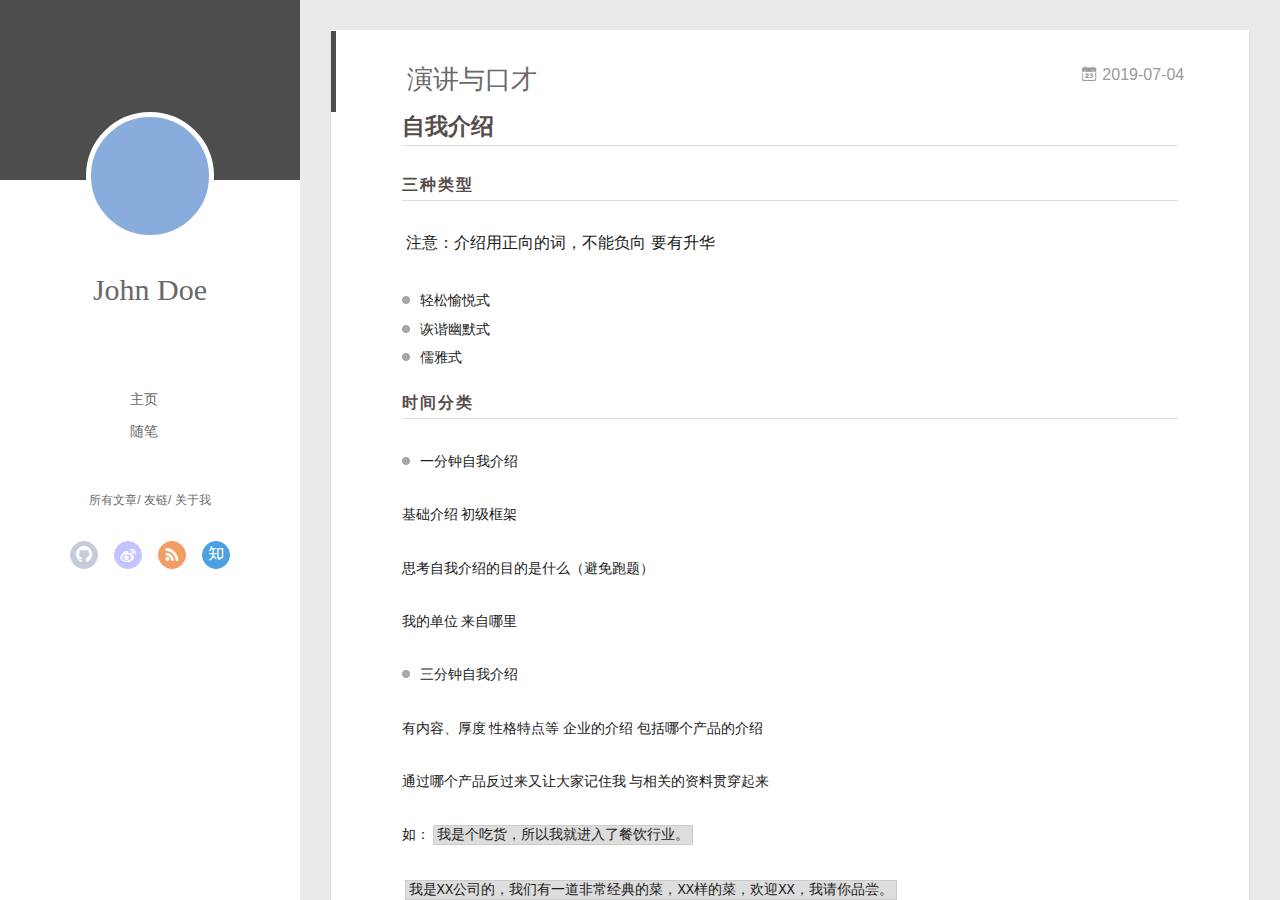
==== commit ea48b72c: "Site updated: 2019-07-04 17:50:37" ====
--- a/index.html
+++ b/index.html
@@ -152,27 +152,119 @@
           <div id="js-content" class="content-ll">
             
   
-    <article id="post-README" class="article article-type-post  article-index" itemscope itemprop="blogPost">
+    <article id="post-演讲与口才" class="article article-type-post  article-index" itemscope itemprop="blogPost">
   <div class="article-inner">
     
       <header class="article-header">
         
   
     <h1 itemprop="name">
-      <a class="article-title" href="/2019/07/03/README/">README</a>
+      <a class="article-title" href="/2019/07/04/演讲与口才/">演讲与口才</a>
     </h1>
   
 
         
-        <a href="/2019/07/03/README/" class="archive-article-date">
-  	<time datetime="2019-07-03T11:54:09.000Z" itemprop="datePublished"><i class="icon-calendar icon"></i>2019-07-03</time>
+        <a href="/2019/07/04/演讲与口才/" class="archive-article-date">
+  	<time datetime="2019-07-04T07:54:09.000Z" itemprop="datePublished"><i class="icon-calendar icon"></i>2019-07-04</time>
 </a>
         
       </header>
     
     <div class="article-entry" itemprop="articleBody">
       
-        <p>Hi, there is some blog data : )</p>
+        <h2 id="自我介绍"><a href="#自我介绍" class="headerlink" title="自我介绍"></a>自我介绍</h2><h4 id="三种类型"><a href="#三种类型" class="headerlink" title="三种类型"></a>三种类型</h4><p>​    注意：介绍用正向的词，不能负向    要有升华</p>
+<ul>
+<li>轻松愉悦式</li>
+<li>诙谐幽默式</li>
+<li>儒雅式</li>
+</ul>
+<h4 id="时间分类"><a href="#时间分类" class="headerlink" title="时间分类"></a>时间分类</h4><ul>
+<li><p>一分钟自我介绍</p>
+<p>基础介绍    初级框架    </p>
+<p>思考自我介绍的目的是什么（避免跑题）</p>
+<p>我的单位 来自哪里</p>
+</li>
+<li><p>三分钟自我介绍</p>
+<p>有内容、厚度    性格特点等    企业的介绍    包括哪个产品的介绍</p>
+<p>通过哪个产品反过来又让大家记住我    与相关的资料贯穿起来</p>
+<p>如：<code>我是个吃货，所以我就进入了餐饮行业。</code></p>
+<p><code>我是XX公司的，我们有一道非常经典的菜，XX样的菜，欢迎XX，我请你品尝。</code> </p>
+</li>
+<li><p>五分钟自我介绍</p>
+<p>内容扩展    信念价值观（你是个很立体的人）</p>
+<p>如：<code>我喜欢下期、我喜欢旅游、在座想旅游的时候可以咨询我、我为什么喜欢旅游（生活在祖国大好河山下我能感受到什么）、[再扩展一下]我去年刚去过西藏，看到的风景对我的影响</code></p>
+</li>
+</ul>
+<h2 id="开场方式"><a href="#开场方式" class="headerlink" title="开场方式"></a>开场方式</h2><ul>
+<li><p>赞美式（容易和大家拉近距离）</p>
+<p>如：<code>爽爽贵阳、为我们爱学习的同学鼓个掌，今天天气这么热</code></p>
+</li>
+<li><p>引用时（上来就拉近距离）</p>
+<p>用一些名人名言、刚才发生的故事、共同的经历、当今流行的话题、一些敏感的事件</p>
+</li>
+<li><p>讲故事</p>
+<p>因主题而定    笑话、故事    收集相关资料</p>
+</li>
+<li><p>提问式（进行互动）</p>
+<p>提问引导    自我介绍时也可以提问</p>
+</li>
+<li><p>自嘲幽默式</p>
+<p>自黑</p>
+</li>
+<li><p>场景引导</p>
+<p>即景生情式</p>
+</li>
+</ul>
+<h2 id="开场万能公式"><a href="#开场万能公式" class="headerlink" title="开场万能公式"></a>开场万能公式</h2><p>​    顺序可以调整</p>
+<ul>
+<li>问好</li>
+<li>感谢</li>
+<li>自我介绍</li>
+<li>经典开场</li>
+<li>主题（告诉大家  便于大家理解  当演讲比较短时放到最后-画龙点睛-但有风险-逻辑性）</li>
+<li>对对方的好处（思考受众想得到的是什么）</li>
+</ul>
+<h2 id="心理障碍"><a href="#心理障碍" class="headerlink" title="心理障碍"></a>心理障碍</h2><ul>
+<li>自卑</li>
+<li>准备不充分</li>
+<li>过于在意别人的看法</li>
+<li>追求完美</li>
+<li>害怕出丑</li>
+</ul>
+<h2 id="十大信念"><a href="#十大信念" class="headerlink" title="十大信念"></a>十大信念</h2><p>​    心理暗示    信念植入</p>
+<ul>
+<li>我喜欢讲话</li>
+<li>我喜欢我的声音</li>
+<li>我喜欢我自己（喜欢自己的十大理由 十条–&gt;二十条–&gt;三十条）</li>
+<li>我喜欢这个舞台</li>
+<li>只要有上台的机会 我就会冲上舞台</li>
+<li>只要有开口说话的机会我就会开口说话</li>
+<li>只要开口说话我就能用肢体语言表达</li>
+<li>只要有机会说话我就愿意用眼神交流</li>
+<li>只要有学习的机会我就会跟别人学习</li>
+<li>我相信我的口才一定可以练好</li>
+</ul>
+<h2 id="表达方法"><a href="#表达方法" class="headerlink" title="表达方法"></a>表达方法</h2><ul>
+<li><p>自问自答式</p>
+</li>
+<li><p>停顿式（停顿处为重点 相当于加粗飘红）</p>
+</li>
+<li><p>举例子</p>
+</li>
+<li><p>音调</p>
+</li>
+<li><p>语速（正常语速：120-150字一分钟  比平时要慢  娓娓道来 沟通的效果取决于对方的回应）</p>
+<p>口部操训练</p>
+<p>发音方法</p>
+<ul>
+<li>口腔共鸣</li>
+<li>胸腔共鸣法</li>
+<li>腹式呼吸法</li>
+<li>鼻腔共鸣法</li>
+</ul>
+<p>练习语句：<code>让我们进入一个梦幻的世界</code></p>
+</li>
+</ul>
 
       
 
@@ -186,7 +278,7 @@
 		<ul class="article-tag-list">
 			 
         		<li class="article-tag-list-item">
-        			<a href="javascript:void(0)" class="js-tag article-tag-list-link color2">readme</a>
+        			<a href="javascript:void(0)" class="js-tag article-tag-list-link color1">演讲与口才</a>
         		</li>
       		
 		</ul>
@@ -196,7 +288,7 @@
 
       
         <p class="article-more-link">
-          <a class="article-more-a" href="/2019/07/03/README/">展开全文 >></a>
+          <a class="article-more-a" href="/2019/07/04/演讲与口才/">展开全文 >></a>
         </p>
       
 
@@ -395,7 +487,7 @@
           <ul class="article-tag-list" q-show="showTags">
              
               <li class="article-tag-list-item">
-                <a href="javascript:void(0)" class="js-tag color2">readme</a>
+                <a href="javascript:void(0)" class="js-tag color1">演讲与口才</a>
               </li>
             
             <div class="clearfix"></div>
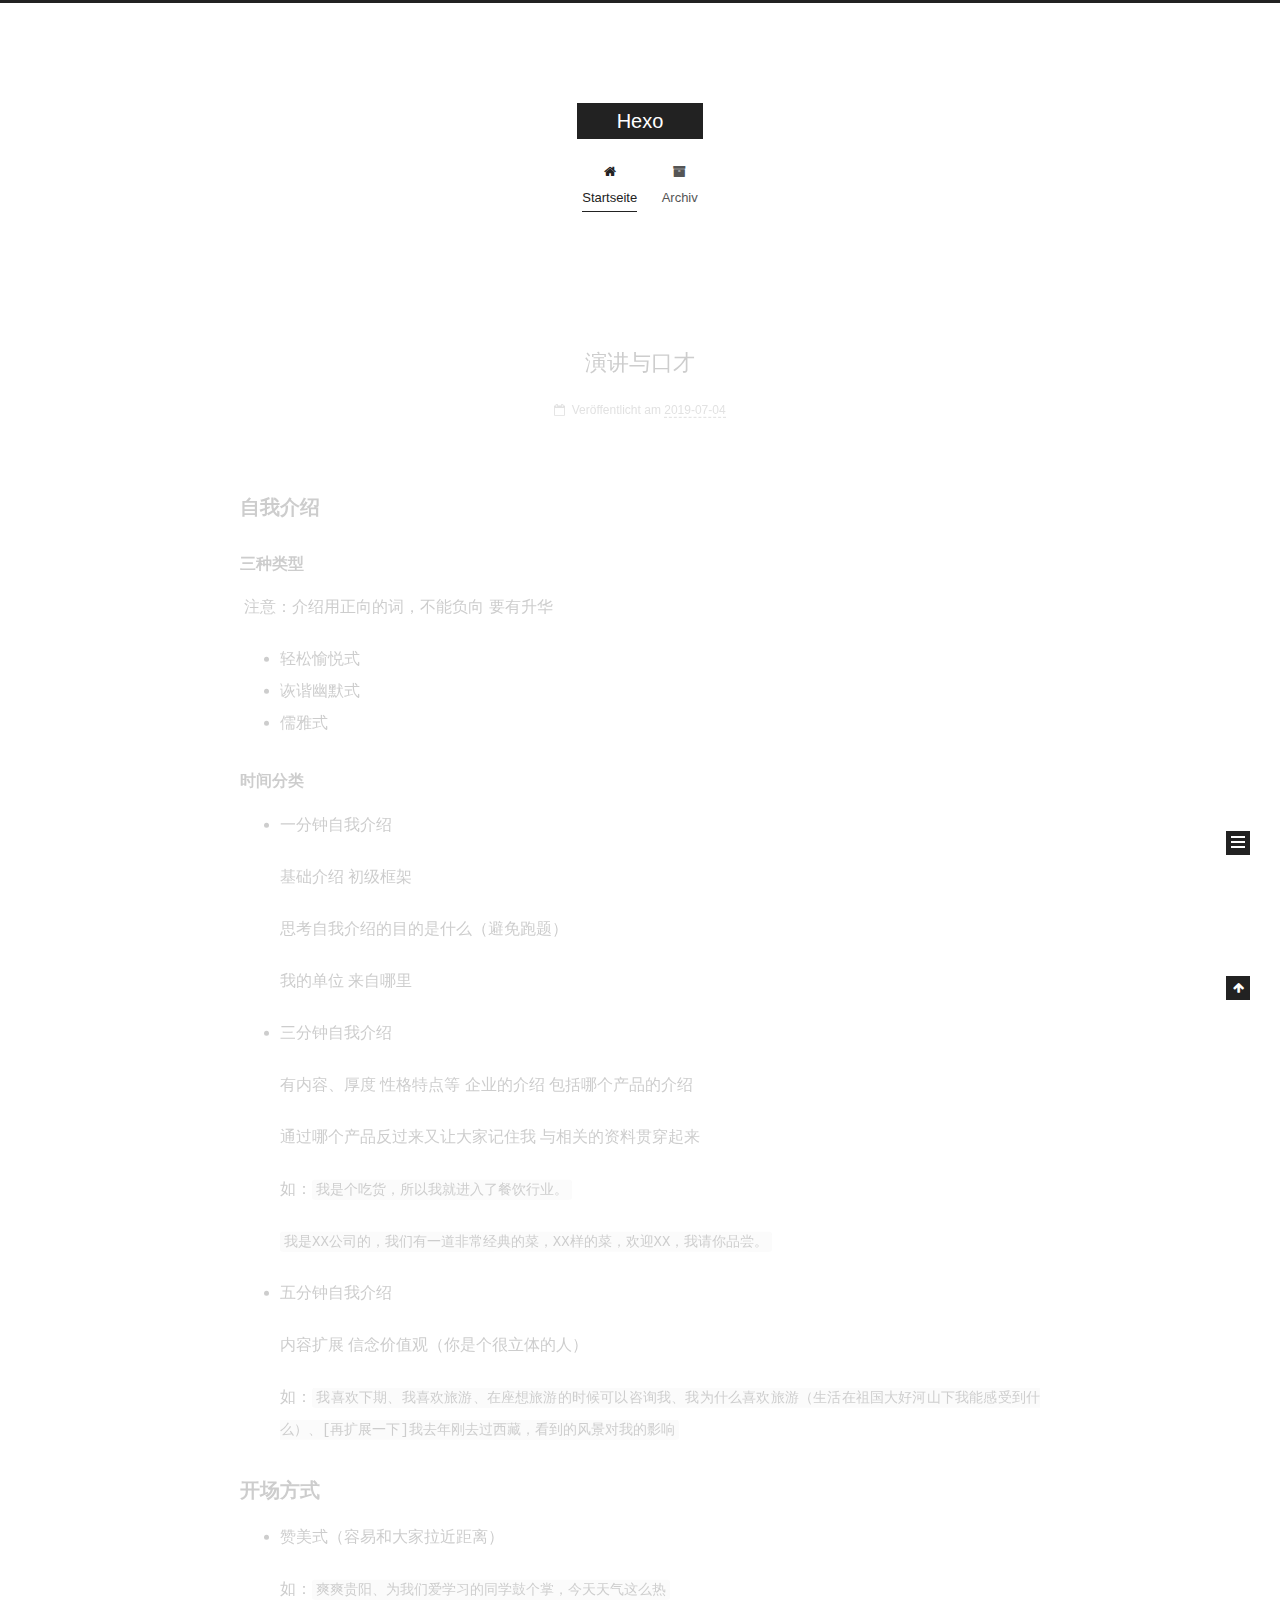
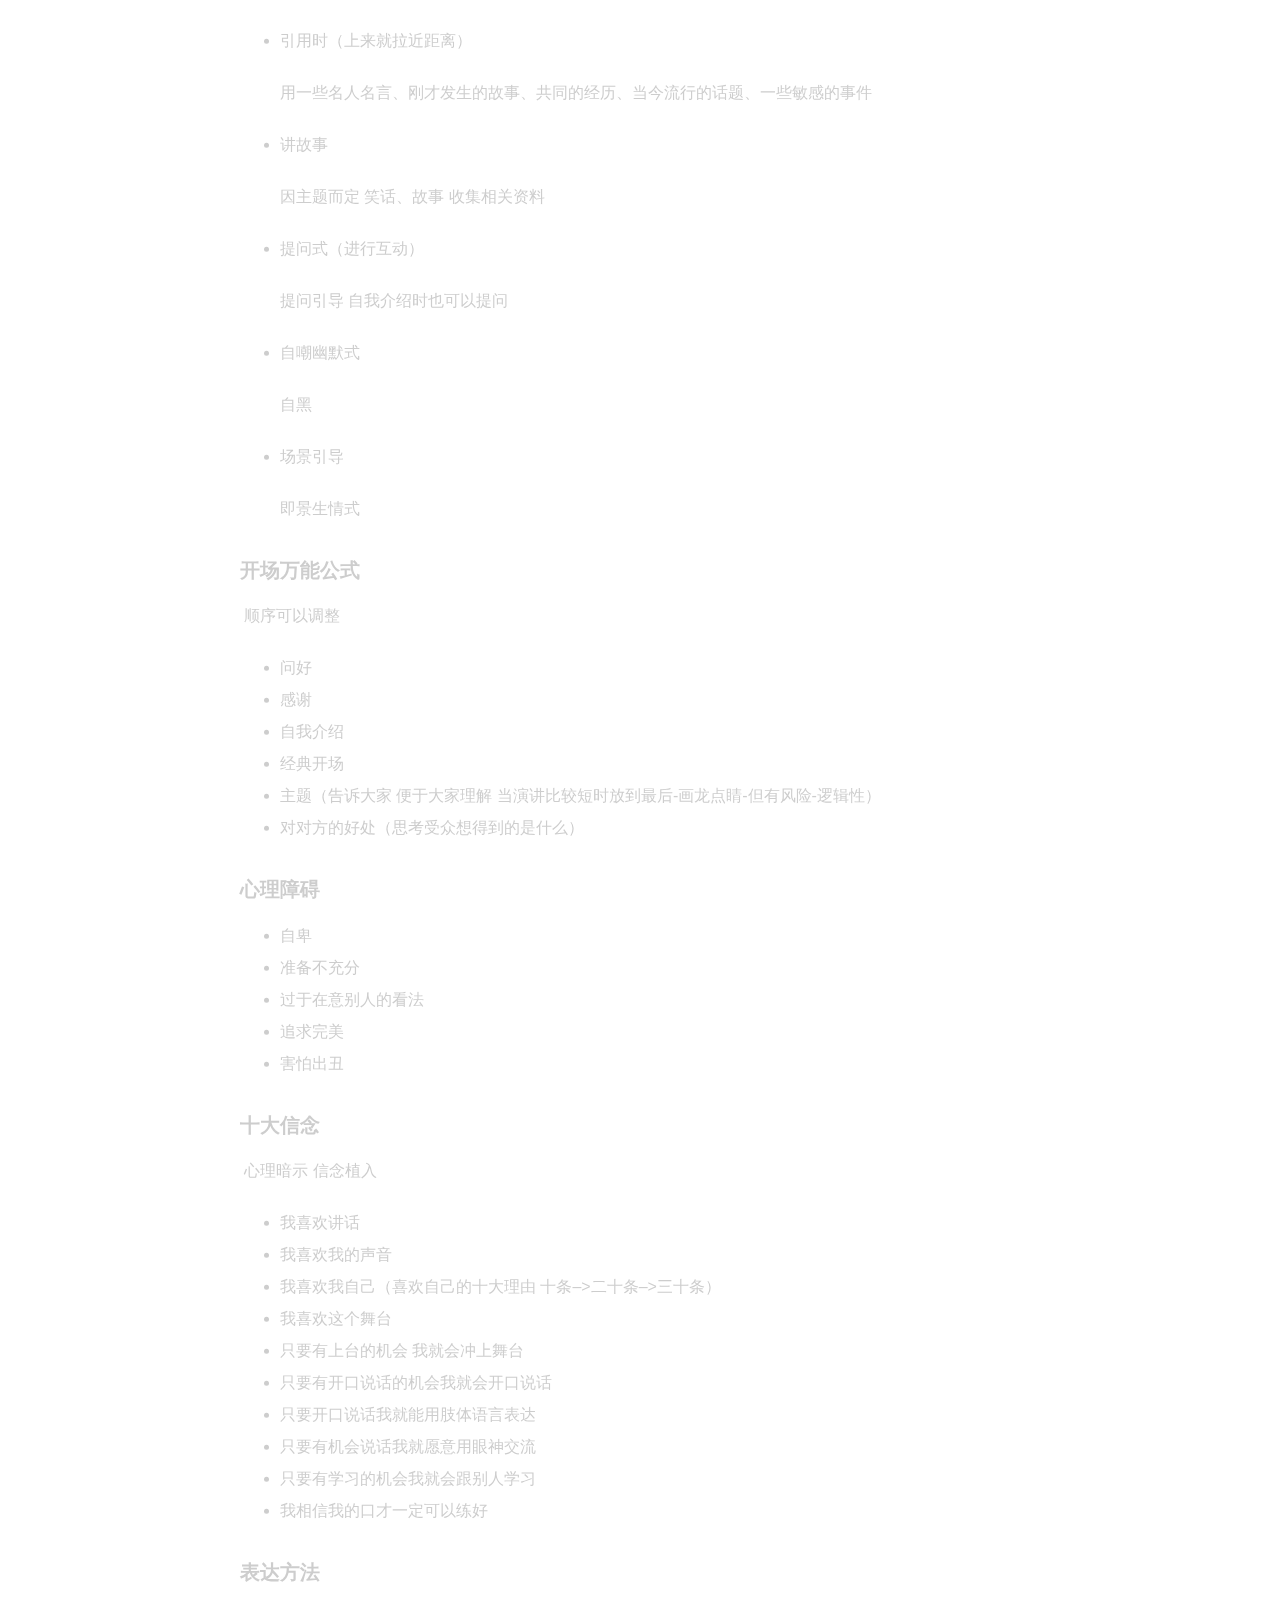
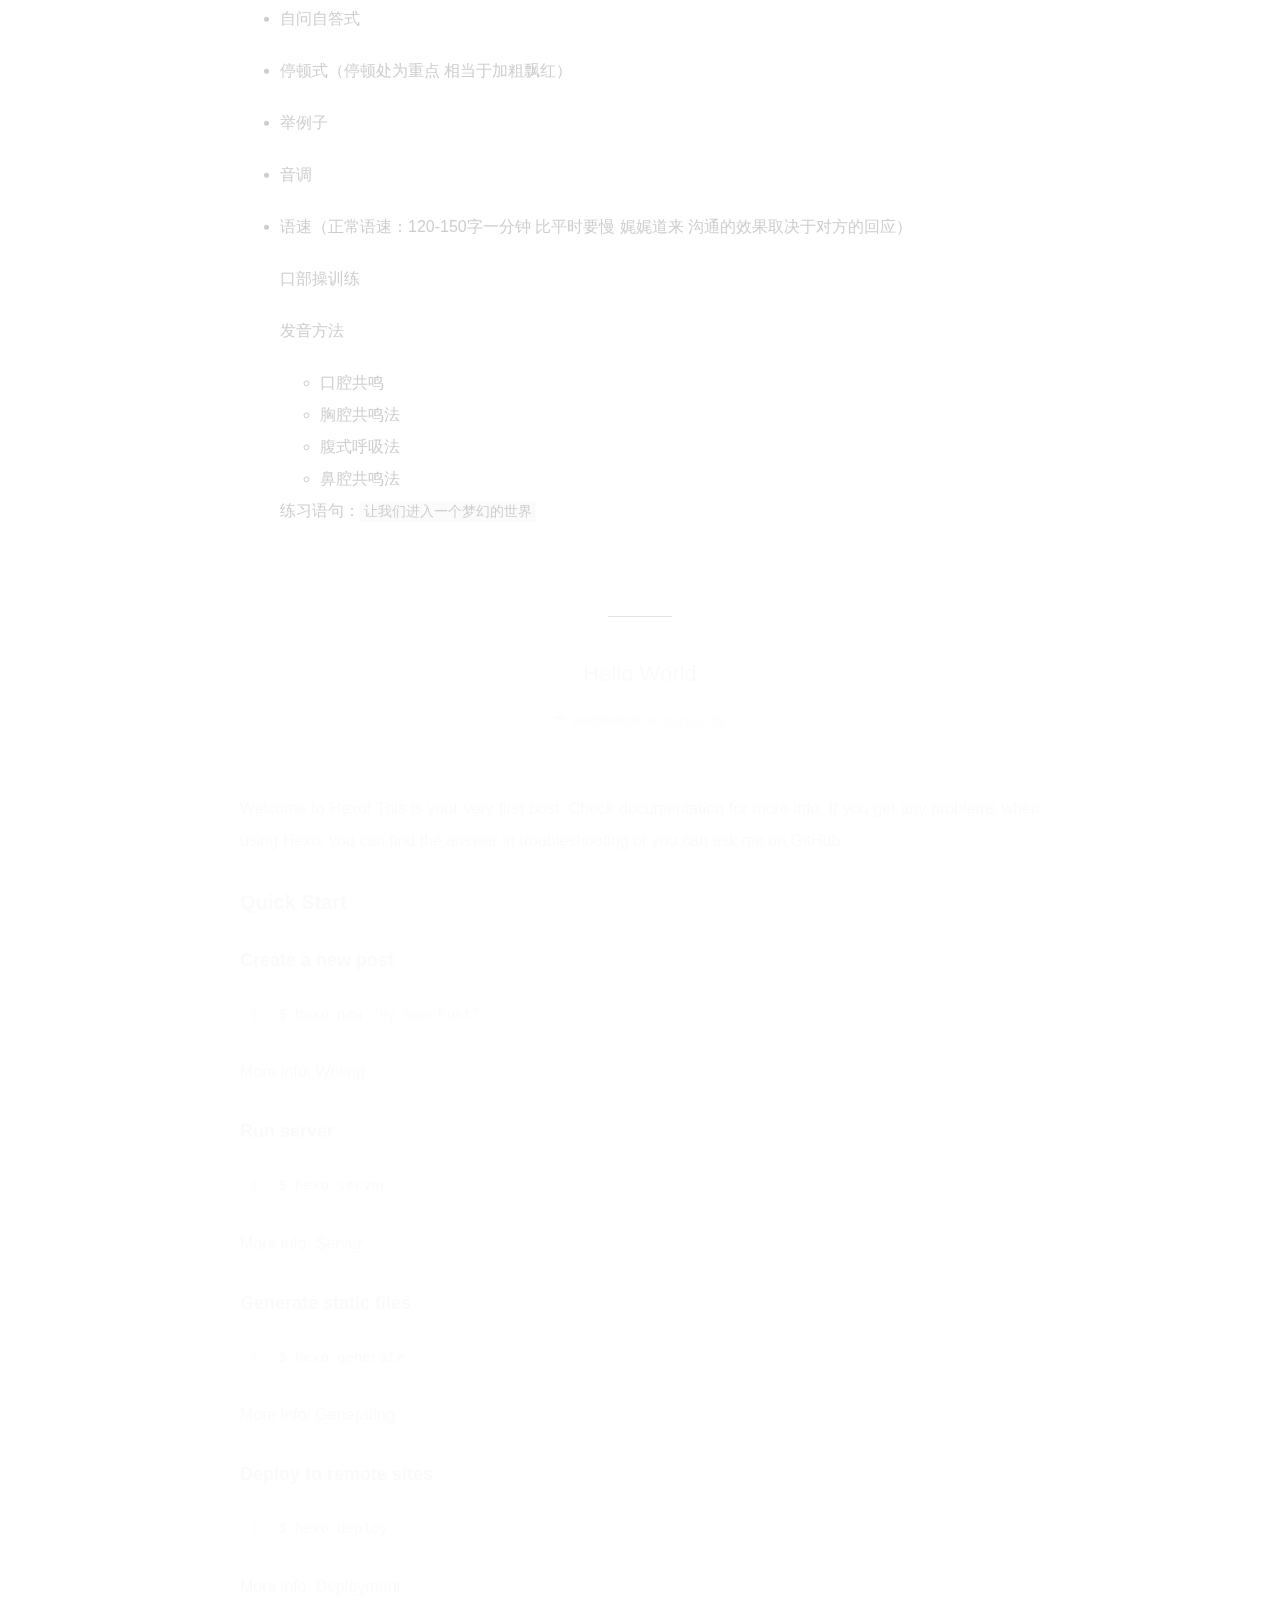
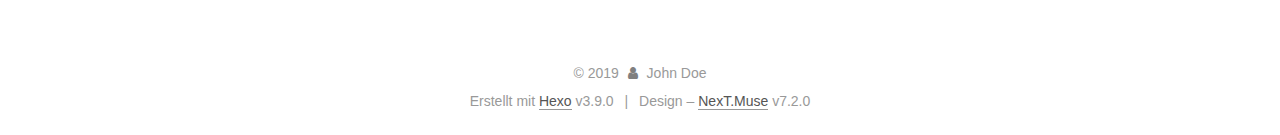
==== commit 850bd5ab: "Site updated: 2019-07-04 18:43:30" ====
--- a/index.html
+++ b/index.html
@@ -1,13 +1,99 @@
 <!DOCTYPE html>
-<html>
+
+
+
+
+
+
+
+
+
+
+
+
+  
+
+
+<html class="theme-next muse use-motion" lang>
 <head><meta name="generator" content="Hexo 3.9.0">
-  <meta charset="utf-8">
-  
-  <meta name="renderer" content="webkit">
-  <meta http-equiv="X-UA-Compatible" content="IE=edge">
-  <link rel="dns-prefetch" href="http://yoursite.com">
-  <title>Hexo</title>
-  <meta name="viewport" content="width=device-width, initial-scale=1, maximum-scale=1">
+  <meta charset="UTF-8">
+<meta http-equiv="X-UA-Compatible" content="IE=edge">
+<meta name="viewport" content="width=device-width, initial-scale=1, maximum-scale=2">
+<meta name="theme-color" content="#222">
+
+
+
+
+
+
+
+
+
+
+
+
+
+
+
+
+
+
+
+
+
+
+<link rel="stylesheet" href="/lib/font-awesome/css/font-awesome.min.css?v=4.7.0">
+
+<link rel="stylesheet" href="/css/main.css?v=7.2.0">
+
+
+  <link rel="apple-touch-icon" sizes="180x180" href="/images/apple-touch-icon-next.png?v=7.2.0">
+
+
+  <link rel="icon" type="image/png" sizes="32x32" href="/images/favicon-32x32-next.png?v=7.2.0">
+
+
+  <link rel="icon" type="image/png" sizes="16x16" href="/images/favicon-16x16-next.png?v=7.2.0">
+
+
+  <link rel="mask-icon" href="/images/logo.svg?v=7.2.0" color="#222">
+
+
+
+
+
+
+
+<script id="hexo.configurations">
+  var NexT = window.NexT || {};
+  var CONFIG = {
+    root: '/',
+    scheme: 'Muse',
+    version: '7.2.0',
+    sidebar: {"position":"left","display":"post","offset":12,"onmobile":false,"dimmer":false},
+    back2top: true,
+    back2top_sidebar: false,
+    fancybox: false,
+    fastclick: false,
+    lazyload: false,
+    tabs: true,
+    motion: {"enable":true,"async":false,"transition":{"post_block":"fadeIn","post_header":"slideDownIn","post_body":"slideDownIn","coll_header":"slideLeftIn","sidebar":"slideUpIn"}},
+    algolia: {
+      applicationID: '',
+      apiKey: '',
+      indexName: '',
+      hits: {"per_page":10},
+      labels: {"input_placeholder":"Search for Posts","hits_empty":"We didn't find any results for the search: ${query}","hits_stats":"${hits} results found in ${time} ms"}
+    }
+  };
+</script>
+
+
+  
+
+
+
+
   <meta property="og:type" content="website">
 <meta property="og:title" content="Hexo">
 <meta property="og:url" content="http://yoursite.com/index.html">
@@ -15,164 +101,277 @@
 <meta property="og:locale" content="default">
 <meta name="twitter:card" content="summary">
 <meta name="twitter:title" content="Hexo">
-  
-    <link rel="alternative" href="/atom.xml" title="Hexo" type="application/atom+xml">
-  
-  
-    <link rel="icon" href="/favicon.png">
-  
-  <link rel="stylesheet" type="text/css" href="/./main.0cf68a.css">
-  <style type="text/css">
-  
-    #container.show {
-      background: linear-gradient(200deg,#a0cfe4,#e8c37e);
-    }
+
+
+
+
+
+  
+  
+  <link rel="canonical" href="http://yoursite.com/">
+
+
+
+<script id="page.configurations">
+  CONFIG.page = {
+    sidebar: "",
+  };
+</script>
+
+  <title>Hexo</title>
+  
+
+
+
+
+
+
+
+
+
+
+
+
+  <noscript>
+  <style>
+  .use-motion .motion-element,
+  .use-motion .brand,
+  .use-motion .menu-item,
+  .sidebar-inner,
+  .use-motion .post-block,
+  .use-motion .pagination,
+  .use-motion .comments,
+  .use-motion .post-header,
+  .use-motion .post-body,
+  .use-motion .collection-title { opacity: initial; }
+
+  .use-motion .logo,
+  .use-motion .site-title,
+  .use-motion .site-subtitle {
+    opacity: initial;
+    top: initial;
+  }
+
+  .use-motion .logo-line-before i { left: initial; }
+  .use-motion .logo-line-after i { right: initial; }
   </style>
-  
-
-  
+</noscript>
 
 </head>
-</html>
-<body>
-  <div id="container" q-class="show:isCtnShow">
-    <canvas id="anm-canvas" class="anm-canvas"></canvas>
-    <div class="left-col" q-class="show:isShow">
-      
-<div class="overlay" style="background: #4d4d4d"></div>
-<div class="intrude-less">
-	<header id="header" class="inner">
-		<a href="/" class="profilepic">
-			<img src="" class="js-avatar">
-		</a>
-		<hgroup>
-		  <h1 class="header-author"><a href="/">John Doe</a></h1>
-		</hgroup>
-		
-
-		<nav class="header-menu">
-			<ul>
-			
-				<li><a href="/">主页</a></li>
-	        
-				<li><a href="/tags/随笔/">随笔</a></li>
-	        
-			</ul>
-		</nav>
-		<nav class="header-smart-menu">
-    		
-    			
-    			<a q-on="click: openSlider(e, 'innerArchive')" href="javascript:void(0)">所有文章</a>
-    			
-            
-    			
-    			<a q-on="click: openSlider(e, 'friends')" href="javascript:void(0)">友链</a>
-    			
-            
-    			
-    			<a q-on="click: openSlider(e, 'aboutme')" href="javascript:void(0)">关于我</a>
-    			
-            
-		</nav>
-		<nav class="header-nav">
-			<div class="social">
-				
-					<a class="github" target="_blank" href="#" title="github"><i class="icon-github"></i></a>
-		        
-					<a class="weibo" target="_blank" href="#" title="weibo"><i class="icon-weibo"></i></a>
-		        
-					<a class="rss" target="_blank" href="#" title="rss"><i class="icon-rss"></i></a>
-		        
-					<a class="zhihu" target="_blank" href="#" title="zhihu"><i class="icon-zhihu"></i></a>
-		        
-			</div>
-		</nav>
-	</header>		
+
+<body itemscope itemtype="http://schema.org/WebPage" lang="default">
+
+  
+  
+    
+  
+
+  <div class="container sidebar-position-left 
+  page-home">
+    <div class="headband"></div>
+
+    <header id="header" class="header" itemscope itemtype="http://schema.org/WPHeader">
+      <div class="header-inner"><div class="site-brand-wrapper">
+  <div class="site-meta">
+    
+
+    <div class="custom-logo-site-title">
+      <a href="/" class="brand" rel="start">
+        <span class="logo-line-before"><i></i></span>
+        <span class="site-title">Hexo</span>
+        <span class="logo-line-after"><i></i></span>
+      </a>
+    </div>
+    
+    
+  </div>
+
+  <div class="site-nav-toggle">
+    <button aria-label="Navigationsleiste an/ausschalten">
+      <span class="btn-bar"></span>
+      <span class="btn-bar"></span>
+      <span class="btn-bar"></span>
+    </button>
+  </div>
 </div>
 
-    </div>
-    <div class="mid-col" q-class="show:isShow,hide:isShow|isFalse">
-      
-<nav id="mobile-nav">
-  	<div class="overlay js-overlay" style="background: #4d4d4d"></div>
-	<div class="btnctn js-mobile-btnctn">
-  		<div class="slider-trigger list" q-on="click: openSlider(e)"><i class="icon icon-sort"></i></div>
-	</div>
-	<div class="intrude-less">
-		<header id="header" class="inner">
-			<div class="profilepic">
-				<img src="" class="js-avatar">
-			</div>
-			<hgroup>
-			  <h1 class="header-author js-header-author">John Doe</h1>
-			</hgroup>
-			
-			
-			
-				
-			
-				
-			
-			
-			
-			<nav class="header-nav">
-				<div class="social">
-					
-						<a class="github" target="_blank" href="#" title="github"><i class="icon-github"></i></a>
-			        
-						<a class="weibo" target="_blank" href="#" title="weibo"><i class="icon-weibo"></i></a>
-			        
-						<a class="rss" target="_blank" href="#" title="rss"><i class="icon-rss"></i></a>
-			        
-						<a class="zhihu" target="_blank" href="#" title="zhihu"><i class="icon-zhihu"></i></a>
-			        
-				</div>
-			</nav>
-
-			<nav class="header-menu js-header-menu">
-				<ul style="width: 50%">
-				
-				
-					<li style="width: 50%"><a href="/">主页</a></li>
-		        
-					<li style="width: 50%"><a href="/tags/随笔/">随笔</a></li>
-		        
-				</ul>
-			</nav>
-		</header>				
-	</div>
-	<div class="mobile-mask" style="display:none" q-show="isShow"></div>
+
+
+<nav class="site-nav">
+  
+    <ul id="menu" class="menu">
+      
+        
+        
+        
+          
+          <li class="menu-item menu-item-home menu-item-active">
+
+    
+    
+      
+    
+
+    
+
+    <a href="/" rel="section"><i class="menu-item-icon fa fa-fw fa-home"></i> <br>Startseite</a>
+
+  </li>
+        
+        
+        
+          
+          <li class="menu-item menu-item-archives">
+
+    
+    
+      
+    
+
+    
+
+    <a href="/archives/" rel="section"><i class="menu-item-icon fa fa-fw fa-archive"></i> <br>Archiv</a>
+
+  </li>
+
+      
+      
+    </ul>
+  
+
+  
+    
+
+  
+
+  
 </nav>
 
-      <div id="wrapper" class="body-wrap">
-        <div class="menu-l">
-          <div class="canvas-wrap">
-            <canvas data-colors="#eaeaea" data-sectionHeight="100" data-contentId="js-content" id="myCanvas1" class="anm-canvas"></canvas>
-          </div>
-          <div id="js-content" class="content-ll">
-            
-  
-    <article id="post-演讲与口才" class="article article-type-post  article-index" itemscope itemprop="blogPost">
-  <div class="article-inner">
-    
-      <header class="article-header">
-        
-  
-    <h1 itemprop="name">
-      <a class="article-title" href="/2019/07/04/演讲与口才/">演讲与口才</a>
-    </h1>
-  
-
-        
-        <a href="/2019/07/04/演讲与口才/" class="archive-article-date">
-  	<time datetime="2019-07-04T07:54:09.000Z" itemprop="datePublished"><i class="icon-calendar icon"></i>2019-07-04</time>
-</a>
-        
+
+
+  
+
+
+
+</div>
+    </header>
+
+    
+
+
+    <main id="main" class="main">
+      <div class="main-inner">
+        <div class="content-wrap">
+          
+          <div id="content" class="content">
+            
+  <section id="posts" class="posts-expand">
+    
+      
+
+  
+
+  
+  
+  
+
+  
+
+  <article class="post post-type-normal" itemscope itemtype="http://schema.org/Article">
+  
+  
+  
+  <div class="post-block">
+    <link itemprop="mainEntityOfPage" href="http://yoursite.com/2019/07/04/演讲与口才/">
+
+    <span hidden itemprop="author" itemscope itemtype="http://schema.org/Person">
+      <meta itemprop="name" content="John Doe">
+      <meta itemprop="description" content>
+      <meta itemprop="image" content="/images/avatar.gif">
+    </span>
+
+    <span hidden itemprop="publisher" itemscope itemtype="http://schema.org/Organization">
+      <meta itemprop="name" content="Hexo">
+    </span>
+
+    
+      <header class="post-header">
+
+        
+        
+          <h1 class="post-title" itemprop="name headline">
+                
+                
+                <a href="/2019/07/04/演讲与口才/" class="post-title-link" itemprop="url">演讲与口才</a>
+              
+            
+          </h1>
+        
+
+        <div class="post-meta">
+
+          
+          
+          
+
+          
+            <span class="post-meta-item">
+              <span class="post-meta-item-icon">
+                <i class="fa fa-calendar-o"></i>
+              </span>
+              
+                <span class="post-meta-item-text">Veröffentlicht am</span>
+              
+
+              
+                
+              
+
+              <time title="Erstellt: 2019-07-04 15:54:09 / Geändert am: 17:05:35" itemprop="dateCreated datePublished" datetime="2019-07-04T15:54:09+08:00">2019-07-04</time>
+            </span>
+          
+
+          
+            
+
+            
+          
+
+          
+
+          
+            
+            
+          
+
+          
+          
+
+          
+
+          <br>
+          
+
+          
+
+          
+
+        </div>
       </header>
     
-    <div class="article-entry" itemprop="articleBody">
-      
-        <h2 id="自我介绍"><a href="#自我介绍" class="headerlink" title="自我介绍"></a>自我介绍</h2><h4 id="三种类型"><a href="#三种类型" class="headerlink" title="三种类型"></a>三种类型</h4><p>​    注意：介绍用正向的词，不能负向    要有升华</p>
+
+    
+    
+    
+    <div class="post-body" itemprop="articleBody">
+
+      
+      
+
+      
+        
+          
+            <h2 id="自我介绍"><a href="#自我介绍" class="headerlink" title="自我介绍"></a>自我介绍</h2><h4 id="三种类型"><a href="#三种类型" class="headerlink" title="三种类型"></a>三种类型</h4><p>​    注意：介绍用正向的词，不能负向    要有升华</p>
 <ul>
 <li>轻松愉悦式</li>
 <li>诙谐幽默式</li>
@@ -266,383 +465,463 @@
 </li>
 </ul>
 
-      
-
+          
+        
       
     </div>
-    <div class="article-info article-info-index">
-      
-      
-	<div class="article-tag tagcloud">
-		<i class="icon-price-tags icon"></i>
-		<ul class="article-tag-list">
-			 
-        		<li class="article-tag-list-item">
-        			<a href="javascript:void(0)" class="js-tag article-tag-list-link color1">演讲与口才</a>
-        		</li>
-      		
-		</ul>
-	</div>
-
-      
-
-      
-        <p class="article-more-link">
-          <a class="article-more-a" href="/2019/07/04/演讲与口才/">展开全文 >></a>
-        </p>
-      
-
-      
-      <div class="clearfix"></div>
+
+    
+
+    
+    
+    
+
+    
+
+    
+      
+    
+    
+
+    
+
+    <footer class="post-footer">
+      
+
+      
+
+      
+
+      
+      
+        <div class="post-eof"></div>
+      
+    </footer>
+  </div>
+  
+  
+  
+  </article>
+
+
+    
+      
+
+  
+
+  
+  
+  
+
+  
+
+  <article class="post post-type-normal" itemscope itemtype="http://schema.org/Article">
+  
+  
+  
+  <div class="post-block">
+    <link itemprop="mainEntityOfPage" href="http://yoursite.com/2019/07/03/hello-world/">
+
+    <span hidden itemprop="author" itemscope itemtype="http://schema.org/Person">
+      <meta itemprop="name" content="John Doe">
+      <meta itemprop="description" content>
+      <meta itemprop="image" content="/images/avatar.gif">
+    </span>
+
+    <span hidden itemprop="publisher" itemscope itemtype="http://schema.org/Organization">
+      <meta itemprop="name" content="Hexo">
+    </span>
+
+    
+      <header class="post-header">
+
+        
+        
+          <h1 class="post-title" itemprop="name headline">
+                
+                
+                <a href="/2019/07/03/hello-world/" class="post-title-link" itemprop="url">Hello World</a>
+              
+            
+          </h1>
+        
+
+        <div class="post-meta">
+
+          
+          
+          
+
+          
+            <span class="post-meta-item">
+              <span class="post-meta-item-icon">
+                <i class="fa fa-calendar-o"></i>
+              </span>
+              
+                <span class="post-meta-item-text">Veröffentlicht am</span>
+              
+
+              
+                
+              
+
+              <time title="Erstellt: 2019-07-03 19:46:32" itemprop="dateCreated datePublished" datetime="2019-07-03T19:46:32+08:00">2019-07-03</time>
+            </span>
+          
+
+          
+
+          
+
+          
+            
+            
+          
+
+          
+          
+
+          
+
+          <br>
+          
+
+          
+
+          
+
+        </div>
+      </header>
+    
+
+    
+    
+    
+    <div class="post-body" itemprop="articleBody">
+
+      
+      
+
+      
+        
+          
+            <p>Welcome to <a href="https://hexo.io/" target="_blank" rel="noopener">Hexo</a>! This is your very first post. Check <a href="https://hexo.io/docs/" target="_blank" rel="noopener">documentation</a> for more info. If you get any problems when using Hexo, you can find the answer in <a href="https://hexo.io/docs/troubleshooting.html" target="_blank" rel="noopener">troubleshooting</a> or you can ask me on <a href="https://github.com/hexojs/hexo/issues" target="_blank" rel="noopener">GitHub</a>.</p>
+<h2 id="Quick-Start"><a href="#Quick-Start" class="headerlink" title="Quick Start"></a>Quick Start</h2><h3 id="Create-a-new-post"><a href="#Create-a-new-post" class="headerlink" title="Create a new post"></a>Create a new post</h3><figure class="highlight bash"><table><tr><td class="gutter"><pre><span class="line">1</span><br></pre></td><td class="code"><pre><span class="line">$ hexo new <span class="string">"My New Post"</span></span><br></pre></td></tr></table></figure>
+
+<p>More info: <a href="https://hexo.io/docs/writing.html" target="_blank" rel="noopener">Writing</a></p>
+<h3 id="Run-server"><a href="#Run-server" class="headerlink" title="Run server"></a>Run server</h3><figure class="highlight bash"><table><tr><td class="gutter"><pre><span class="line">1</span><br></pre></td><td class="code"><pre><span class="line">$ hexo server</span><br></pre></td></tr></table></figure>
+
+<p>More info: <a href="https://hexo.io/docs/server.html" target="_blank" rel="noopener">Server</a></p>
+<h3 id="Generate-static-files"><a href="#Generate-static-files" class="headerlink" title="Generate static files"></a>Generate static files</h3><figure class="highlight bash"><table><tr><td class="gutter"><pre><span class="line">1</span><br></pre></td><td class="code"><pre><span class="line">$ hexo generate</span><br></pre></td></tr></table></figure>
+
+<p>More info: <a href="https://hexo.io/docs/generating.html" target="_blank" rel="noopener">Generating</a></p>
+<h3 id="Deploy-to-remote-sites"><a href="#Deploy-to-remote-sites" class="headerlink" title="Deploy to remote sites"></a>Deploy to remote sites</h3><figure class="highlight bash"><table><tr><td class="gutter"><pre><span class="line">1</span><br></pre></td><td class="code"><pre><span class="line">$ hexo deploy</span><br></pre></td></tr></table></figure>
+
+<p>More info: <a href="https://hexo.io/docs/deployment.html" target="_blank" rel="noopener">Deployment</a></p>
+
+          
+        
+      
+    </div>
+
+    
+
+    
+    
+    
+
+    
+
+    
+      
+    
+    
+
+    
+
+    <footer class="post-footer">
+      
+
+      
+
+      
+
+      
+      
+        <div class="post-eof"></div>
+      
+    </footer>
+  </div>
+  
+  
+  
+  </article>
+
+
+    
+  </section>
+
+  
+
+
+          </div>
+          
+
+        </div>
+        
+          
+  
+  <div class="sidebar-toggle">
+    <div class="sidebar-toggle-line-wrap">
+      <span class="sidebar-toggle-line sidebar-toggle-line-first"></span>
+      <span class="sidebar-toggle-line sidebar-toggle-line-middle"></span>
+      <span class="sidebar-toggle-line sidebar-toggle-line-last"></span>
     </div>
   </div>
-</article>
-
-<aside class="wrap-side-operation">
-    <div class="mod-side-operation">
-        
-        <div class="jump-container" id="js-jump-container" style="display:none;">
-            <a href="javascript:void(0)" class="mod-side-operation__jump-to-top">
-                <i class="icon-font icon-back"></i>
-            </a>
-            <div id="js-jump-plan-container" class="jump-plan-container" style="top: -11px;">
-                <i class="icon-font icon-plane jump-plane"></i>
-            </div>
-        </div>
-        
-        
-    </div>
-</aside>
-
-
-
-
-  
-    <article id="post-hello-world" class="article article-type-post  article-index" itemscope itemprop="blogPost">
-  <div class="article-inner">
-    
-      <header class="article-header">
-        
-  
-    <h1 itemprop="name">
-      <a class="article-title" href="/2019/07/03/hello-world/">Hello World</a>
-    </h1>
-  
-
-        
-        <a href="/2019/07/03/hello-world/" class="archive-article-date">
-  	<time datetime="2019-07-03T11:46:32.970Z" itemprop="datePublished"><i class="icon-calendar icon"></i>2019-07-03</time>
-</a>
-        
-      </header>
-    
-    <div class="article-entry" itemprop="articleBody">
-      
-        <p>Welcome to <a href="https://hexo.io/" target="_blank" rel="noopener">Hexo</a>! This is your very first post. Check <a href="https://hexo.io/docs/" target="_blank" rel="noopener">documentation</a> for more info. If you get any problems when using Hexo, you can find the answer in <a href="https://hexo.io/docs/troubleshooting.html" target="_blank" rel="noopener">troubleshooting</a> or you can ask me on <a href="https://github.com/hexojs/hexo/issues" target="_blank" rel="noopener">GitHub</a>.</p>
-<h2 id="Quick-Start"><a href="#Quick-Start" class="headerlink" title="Quick Start"></a>Quick Start</h2><h3 id="Create-a-new-post"><a href="#Create-a-new-post" class="headerlink" title="Create a new post"></a>Create a new post</h3><figure class="highlight bash"><table><tr><td class="gutter"><pre><span class="line">1</span><br></pre></td><td class="code"><pre><span class="line">$ hexo new <span class="string">"My New Post"</span></span><br></pre></td></tr></table></figure>
-
-<p>More info: <a href="https://hexo.io/docs/writing.html" target="_blank" rel="noopener">Writing</a></p>
-<h3 id="Run-server"><a href="#Run-server" class="headerlink" title="Run server"></a>Run server</h3><figure class="highlight bash"><table><tr><td class="gutter"><pre><span class="line">1</span><br></pre></td><td class="code"><pre><span class="line">$ hexo server</span><br></pre></td></tr></table></figure>
-
-<p>More info: <a href="https://hexo.io/docs/server.html" target="_blank" rel="noopener">Server</a></p>
-<h3 id="Generate-static-files"><a href="#Generate-static-files" class="headerlink" title="Generate static files"></a>Generate static files</h3><figure class="highlight bash"><table><tr><td class="gutter"><pre><span class="line">1</span><br></pre></td><td class="code"><pre><span class="line">$ hexo generate</span><br></pre></td></tr></table></figure>
-
-<p>More info: <a href="https://hexo.io/docs/generating.html" target="_blank" rel="noopener">Generating</a></p>
-<h3 id="Deploy-to-remote-sites"><a href="#Deploy-to-remote-sites" class="headerlink" title="Deploy to remote sites"></a>Deploy to remote sites</h3><figure class="highlight bash"><table><tr><td class="gutter"><pre><span class="line">1</span><br></pre></td><td class="code"><pre><span class="line">$ hexo deploy</span><br></pre></td></tr></table></figure>
-
-<p>More info: <a href="https://hexo.io/docs/deployment.html" target="_blank" rel="noopener">Deployment</a></p>
-
-      
-
-      
-    </div>
-    <div class="article-info article-info-index">
-      
-      
-      
-
-      
-        <p class="article-more-link">
-          <a class="article-more-a" href="/2019/07/03/hello-world/">展开全文 >></a>
-        </p>
-      
-
-      
-      <div class="clearfix"></div>
-    </div>
-  </div>
-</article>
-
-<aside class="wrap-side-operation">
-    <div class="mod-side-operation">
-        
-        <div class="jump-container" id="js-jump-container" style="display:none;">
-            <a href="javascript:void(0)" class="mod-side-operation__jump-to-top">
-                <i class="icon-font icon-back"></i>
-            </a>
-            <div id="js-jump-plan-container" class="jump-plan-container" style="top: -11px;">
-                <i class="icon-font icon-plane jump-plane"></i>
-            </div>
-        </div>
-        
-        
-    </div>
-</aside>
-
-
-
-
-  
-  
-
-
+
+  <aside id="sidebar" class="sidebar">
+    <div class="sidebar-inner">
+
+      
+
+      
+
+      <div class="site-overview-wrap sidebar-panel sidebar-panel-active">
+        <div class="site-overview">
+          <div class="site-author motion-element" itemprop="author" itemscope itemtype="http://schema.org/Person">
+            
+              <p class="site-author-name" itemprop="name">John Doe</p>
+              <div class="site-description motion-element" itemprop="description"></div>
           </div>
+
+          
+            <nav class="site-state motion-element">
+              
+                <div class="site-state-item site-state-posts">
+                
+                  <a href="/archives/">
+                
+                    <span class="site-state-item-count">2</span>
+                    <span class="site-state-item-name">Artikel</span>
+                  </a>
+                </div>
+              
+
+              
+
+              
+                
+                
+                <div class="site-state-item site-state-tags">
+                  
+                    
+                    
+                      
+                    
+                    <span class="site-state-item-count">1</span>
+                    <span class="site-state-item-name">schlagwörter</span>
+                  
+                </div>
+              
+            </nav>
+          
+
+          
+
+          
+
+          
+
+          
+
+          
+          
+
+          
+            
+          
+          
+
         </div>
       </div>
-      <footer id="footer">
-  <div class="outer">
-    <div id="footer-info">
-    	<div class="footer-left">
-    		&copy; 2019 John Doe
-    	</div>
-      	<div class="footer-right">
-      		<a href="http://hexo.io/" target="_blank">Hexo</a>  Theme <a href="https://github.com/litten/hexo-theme-yilia" target="_blank">Yilia</a> by Litten
-      	</div>
+
+      
+
+      
+
     </div>
+  </aside>
+  
+
+
+        
+      </div>
+    </main>
+
+    <footer id="footer" class="footer">
+      <div class="footer-inner">
+        <div class="copyright">&copy; <span itemprop="copyrightYear">2019</span>
+  <span class="with-love" id="animate">
+    <i class="fa fa-user"></i>
+  </span>
+  <span class="author" itemprop="copyrightHolder">John Doe</span>
+
+  
+
+  
+</div>
+
+
+  <div class="powered-by">Erstellt mit  <a href="https://hexo.io" class="theme-link" rel="noopener" target="_blank">Hexo</a> v3.9.0</div>
+
+
+
+  <span class="post-meta-divider">|</span>
+
+
+
+  <div class="theme-info">Design – <a href="https://theme-next.org" class="theme-link" rel="noopener" target="_blank">NexT.Muse</a> v7.2.0</div>
+
+
+
+
+        
+
+
+
+
+
+
+
+
+        
+      </div>
+    </footer>
+
+    
+      <div class="back-to-top">
+        <i class="fa fa-arrow-up"></i>
+        
+      </div>
+    
+
+    
+
+    
+
+    
   </div>
-</footer>
-    </div>
-    <script>
-	var yiliaConfig = {
-		mathjax: false,
-		isHome: true,
-		isPost: false,
-		isArchive: false,
-		isTag: false,
-		isCategory: false,
-		open_in_new: false,
-		toc_hide_index: true,
-		root: "/",
-		innerArchive: true,
-		showTags: false
-	}
+
+  
+
+<script>
+  if (Object.prototype.toString.call(window.Promise) !== '[object Function]') {
+    window.Promise = null;
+  }
 </script>
 
-<script>!function(t){function n(e){if(r[e])return r[e].exports;var i=r[e]={exports:{},id:e,loaded:!1};return t[e].call(i.exports,i,i.exports,n),i.loaded=!0,i.exports}var r={};n.m=t,n.c=r,n.p="./",n(0)}([function(t,n,r){r(195),t.exports=r(191)},function(t,n,r){var e=r(3),i=r(52),o=r(27),u=r(28),c=r(53),f="prototype",a=function(t,n,r){var s,l,h,v,p=t&a.F,d=t&a.G,y=t&a.S,g=t&a.P,b=t&a.B,m=d?e:y?e[n]||(e[n]={}):(e[n]||{})[f],x=d?i:i[n]||(i[n]={}),w=x[f]||(x[f]={});d&&(r=n);for(s in r)l=!p&&m&&void 0!==m[s],h=(l?m:r)[s],v=b&&l?c(h,e):g&&"function"==typeof h?c(Function.call,h):h,m&&u(m,s,h,t&a.U),x[s]!=h&&o(x,s,v),g&&w[s]!=h&&(w[s]=h)};e.core=i,a.F=1,a.G=2,a.S=4,a.P=8,a.B=16,a.W=32,a.U=64,a.R=128,t.exports=a},function(t,n,r){var e=r(6);t.exports=function(t){if(!e(t))throw TypeError(t+" is not an object!");return t}},function(t,n){var r=t.exports="undefined"!=typeof window&&window.Math==Math?window:"undefined"!=typeof self&&self.Math==Math?self:Function("return this")();"number"==typeof __g&&(__g=r)},function(t,n){t.exports=function(t){try{return!!t()}catch(t){return!0}}},function(t,n){var r=t.exports="undefined"!=typeof window&&window.Math==Math?window:"undefined"!=typeof self&&self.Math==Math?self:Function("return this")();"number"==typeof __g&&(__g=r)},function(t,n){t.exports=function(t){return"object"==typeof t?null!==t:"function"==typeof t}},function(t,n,r){var e=r(126)("wks"),i=r(76),o=r(3).Symbol,u="function"==typeof o;(t.exports=function(t){return e[t]||(e[t]=u&&o[t]||(u?o:i)("Symbol."+t))}).store=e},function(t,n){var r={}.hasOwnProperty;t.exports=function(t,n){return r.call(t,n)}},function(t,n,r){var e=r(94),i=r(33);t.exports=function(t){return e(i(t))}},function(t,n,r){t.exports=!r(4)(function(){return 7!=Object.defineProperty({},"a",{get:function(){return 7}}).a})},function(t,n,r){var e=r(2),i=r(167),o=r(50),u=Object.defineProperty;n.f=r(10)?Object.defineProperty:function(t,n,r){if(e(t),n=o(n,!0),e(r),i)try{return u(t,n,r)}catch(t){}if("get"in r||"set"in r)throw TypeError("Accessors not supported!");return"value"in r&&(t[n]=r.value),t}},function(t,n,r){t.exports=!r(18)(function(){return 7!=Object.defineProperty({},"a",{get:function(){return 7}}).a})},function(t,n,r){var e=r(14),i=r(22);t.exports=r(12)?function(t,n,r){return e.f(t,n,i(1,r))}:function(t,n,r){return t[n]=r,t}},function(t,n,r){var e=r(20),i=r(58),o=r(42),u=Object.defineProperty;n.f=r(12)?Object.defineProperty:function(t,n,r){if(e(t),n=o(n,!0),e(r),i)try{return u(t,n,r)}catch(t){}if("get"in r||"set"in r)throw TypeError("Accessors not supported!");return"value"in r&&(t[n]=r.value),t}},function(t,n,r){var e=r(40)("wks"),i=r(23),o=r(5).Symbol,u="function"==typeof o;(t.exports=function(t){return e[t]||(e[t]=u&&o[t]||(u?o:i)("Symbol."+t))}).store=e},function(t,n,r){var e=r(67),i=Math.min;t.exports=function(t){return t>0?i(e(t),9007199254740991):0}},function(t,n,r){var e=r(46);t.exports=function(t){return Object(e(t))}},function(t,n){t.exports=function(t){try{return!!t()}catch(t){return!0}}},function(t,n,r){var e=r(63),i=r(34);t.exports=Object.keys||function(t){return e(t,i)}},function(t,n,r){var e=r(21);t.exports=function(t){if(!e(t))throw TypeError(t+" is not an object!");return t}},function(t,n){t.exports=function(t){return"object"==typeof t?null!==t:"function"==typeof t}},function(t,n){t.exports=function(t,n){return{enumerable:!(1&t),configurable:!(2&t),writable:!(4&t),value:n}}},function(t,n){var r=0,e=Math.random();t.exports=function(t){return"Symbol(".concat(void 0===t?"":t,")_",(++r+e).toString(36))}},function(t,n){var r={}.hasOwnProperty;t.exports=function(t,n){return r.call(t,n)}},function(t,n){var r=t.exports={version:"2.4.0"};"number"==typeof __e&&(__e=r)},function(t,n){t.exports=function(t){if("function"!=typeof t)throw TypeError(t+" is not a function!");return t}},function(t,n,r){var e=r(11),i=r(66);t.exports=r(10)?function(t,n,r){return e.f(t,n,i(1,r))}:function(t,n,r){return t[n]=r,t}},function(t,n,r){var e=r(3),i=r(27),o=r(24),u=r(76)("src"),c="toString",f=Function[c],a=(""+f).split(c);r(52).inspectSource=function(t){return f.call(t)},(t.exports=function(t,n,r,c){var f="function"==typeof r;f&&(o(r,"name")||i(r,"name",n)),t[n]!==r&&(f&&(o(r,u)||i(r,u,t[n]?""+t[n]:a.join(String(n)))),t===e?t[n]=r:c?t[n]?t[n]=r:i(t,n,r):(delete t[n],i(t,n,r)))})(Function.prototype,c,function(){return"function"==typeof this&&this[u]||f.call(this)})},function(t,n,r){var e=r(1),i=r(4),o=r(46),u=function(t,n,r,e){var i=String(o(t)),u="<"+n;return""!==r&&(u+=" "+r+'="'+String(e).replace(/"/g,"&quot;")+'"'),u+">"+i+"</"+n+">"};t.exports=function(t,n){var r={};r[t]=n(u),e(e.P+e.F*i(function(){var n=""[t]('"');return n!==n.toLowerCase()||n.split('"').length>3}),"String",r)}},function(t,n,r){var e=r(115),i=r(46);t.exports=function(t){return e(i(t))}},function(t,n,r){var e=r(116),i=r(66),o=r(30),u=r(50),c=r(24),f=r(167),a=Object.getOwnPropertyDescriptor;n.f=r(10)?a:function(t,n){if(t=o(t),n=u(n,!0),f)try{return a(t,n)}catch(t){}if(c(t,n))return i(!e.f.call(t,n),t[n])}},function(t,n,r){var e=r(24),i=r(17),o=r(145)("IE_PROTO"),u=Object.prototype;t.exports=Object.getPrototypeOf||function(t){return t=i(t),e(t,o)?t[o]:"function"==typeof t.constructor&&t instanceof t.constructor?t.constructor.prototype:t instanceof Object?u:null}},function(t,n){t.exports=function(t){if(void 0==t)throw TypeError("Can't call method on  "+t);return t}},function(t,n){t.exports="constructor,hasOwnProperty,isPrototypeOf,propertyIsEnumerable,toLocaleString,toString,valueOf".split(",")},function(t,n){t.exports={}},function(t,n){t.exports=!0},function(t,n){n.f={}.propertyIsEnumerable},function(t,n,r){var e=r(14).f,i=r(8),o=r(15)("toStringTag");t.exports=function(t,n,r){t&&!i(t=r?t:t.prototype,o)&&e(t,o,{configurable:!0,value:n})}},function(t,n,r){var e=r(40)("keys"),i=r(23);t.exports=function(t){return e[t]||(e[t]=i(t))}},function(t,n,r){var e=r(5),i="__core-js_shared__",o=e[i]||(e[i]={});t.exports=function(t){return o[t]||(o[t]={})}},function(t,n){var r=Math.ceil,e=Math.floor;t.exports=function(t){return isNaN(t=+t)?0:(t>0?e:r)(t)}},function(t,n,r){var e=r(21);t.exports=function(t,n){if(!e(t))return t;var r,i;if(n&&"function"==typeof(r=t.toString)&&!e(i=r.call(t)))return i;if("function"==typeof(r=t.valueOf)&&!e(i=r.call(t)))return i;if(!n&&"function"==typeof(r=t.toString)&&!e(i=r.call(t)))return i;throw TypeError("Can't convert object to primitive value")}},function(t,n,r){var e=r(5),i=r(25),o=r(36),u=r(44),c=r(14).f;t.exports=function(t){var n=i.Symbol||(i.Symbol=o?{}:e.Symbol||{});"_"==t.charAt(0)||t in n||c(n,t,{value:u.f(t)})}},function(t,n,r){n.f=r(15)},function(t,n){var r={}.toString;t.exports=function(t){return r.call(t).slice(8,-1)}},function(t,n){t.exports=function(t){if(void 0==t)throw TypeError("Can't call method on  "+t);return t}},function(t,n,r){var e=r(4);t.exports=function(t,n){return!!t&&e(function(){n?t.call(null,function(){},1):t.call(null)})}},function(t,n,r){var e=r(53),i=r(115),o=r(17),u=r(16),c=r(203);t.exports=function(t,n){var r=1==t,f=2==t,a=3==t,s=4==t,l=6==t,h=5==t||l,v=n||c;return function(n,c,p){for(var d,y,g=o(n),b=i(g),m=e(c,p,3),x=u(b.length),w=0,S=r?v(n,x):f?v(n,0):void 0;x>w;w++)if((h||w in b)&&(d=b[w],y=m(d,w,g),t))if(r)S[w]=y;else if(y)switch(t){case 3:return!0;case 5:return d;case 6:return w;case 2:S.push(d)}else if(s)return!1;return l?-1:a||s?s:S}}},function(t,n,r){var e=r(1),i=r(52),o=r(4);t.exports=function(t,n){var r=(i.Object||{})[t]||Object[t],u={};u[t]=n(r),e(e.S+e.F*o(function(){r(1)}),"Object",u)}},function(t,n,r){var e=r(6);t.exports=function(t,n){if(!e(t))return t;var r,i;if(n&&"function"==typeof(r=t.toString)&&!e(i=r.call(t)))return i;if("function"==typeof(r=t.valueOf)&&!e(i=r.call(t)))return i;if(!n&&"function"==typeof(r=t.toString)&&!e(i=r.call(t)))return i;throw TypeError("Can't convert object to primitive value")}},function(t,n,r){var e=r(5),i=r(25),o=r(91),u=r(13),c="prototype",f=function(t,n,r){var a,s,l,h=t&f.F,v=t&f.G,p=t&f.S,d=t&f.P,y=t&f.B,g=t&f.W,b=v?i:i[n]||(i[n]={}),m=b[c],x=v?e:p?e[n]:(e[n]||{})[c];v&&(r=n);for(a in r)(s=!h&&x&&void 0!==x[a])&&a in b||(l=s?x[a]:r[a],b[a]=v&&"function"!=typeof x[a]?r[a]:y&&s?o(l,e):g&&x[a]==l?function(t){var n=function(n,r,e){if(this instanceof t){switch(arguments.length){case 0:return new t;case 1:return new t(n);case 2:return new t(n,r)}return new t(n,r,e)}return t.apply(this,arguments)};return n[c]=t[c],n}(l):d&&"function"==typeof l?o(Function.call,l):l,d&&((b.virtual||(b.virtual={}))[a]=l,t&f.R&&m&&!m[a]&&u(m,a,l)))};f.F=1,f.G=2,f.S=4,f.P=8,f.B=16,f.W=32,f.U=64,f.R=128,t.exports=f},function(t,n){var r=t.exports={version:"2.4.0"};"number"==typeof __e&&(__e=r)},function(t,n,r){var e=r(26);t.exports=function(t,n,r){if(e(t),void 0===n)return t;switch(r){case 1:return function(r){return t.call(n,r)};case 2:return function(r,e){return t.call(n,r,e)};case 3:return function(r,e,i){return t.call(n,r,e,i)}}return function(){return t.apply(n,arguments)}}},function(t,n,r){var e=r(183),i=r(1),o=r(126)("metadata"),u=o.store||(o.store=new(r(186))),c=function(t,n,r){var i=u.get(t);if(!i){if(!r)return;u.set(t,i=new e)}var o=i.get(n);if(!o){if(!r)return;i.set(n,o=new e)}return o},f=function(t,n,r){var e=c(n,r,!1);return void 0!==e&&e.has(t)},a=function(t,n,r){var e=c(n,r,!1);return void 0===e?void 0:e.get(t)},s=function(t,n,r,e){c(r,e,!0).set(t,n)},l=function(t,n){var r=c(t,n,!1),e=[];return r&&r.forEach(function(t,n){e.push(n)}),e},h=function(t){return void 0===t||"symbol"==typeof t?t:String(t)},v=function(t){i(i.S,"Reflect",t)};t.exports={store:u,map:c,has:f,get:a,set:s,keys:l,key:h,exp:v}},function(t,n,r){"use strict";if(r(10)){var e=r(69),i=r(3),o=r(4),u=r(1),c=r(127),f=r(152),a=r(53),s=r(68),l=r(66),h=r(27),v=r(73),p=r(67),d=r(16),y=r(75),g=r(50),b=r(24),m=r(180),x=r(114),w=r(6),S=r(17),_=r(137),O=r(70),E=r(32),P=r(71).f,j=r(154),F=r(76),M=r(7),A=r(48),N=r(117),T=r(146),I=r(155),k=r(80),L=r(123),R=r(74),C=r(130),D=r(160),U=r(11),W=r(31),G=U.f,B=W.f,V=i.RangeError,z=i.TypeError,q=i.Uint8Array,K="ArrayBuffer",J="Shared"+K,Y="BYTES_PER_ELEMENT",H="prototype",$=Array[H],X=f.ArrayBuffer,Q=f.DataView,Z=A(0),tt=A(2),nt=A(3),rt=A(4),et=A(5),it=A(6),ot=N(!0),ut=N(!1),ct=I.values,ft=I.keys,at=I.entries,st=$.lastIndexOf,lt=$.reduce,ht=$.reduceRight,vt=$.join,pt=$.sort,dt=$.slice,yt=$.toString,gt=$.toLocaleString,bt=M("iterator"),mt=M("toStringTag"),xt=F("typed_constructor"),wt=F("def_constructor"),St=c.CONSTR,_t=c.TYPED,Ot=c.VIEW,Et="Wrong length!",Pt=A(1,function(t,n){return Tt(T(t,t[wt]),n)}),jt=o(function(){return 1===new q(new Uint16Array([1]).buffer)[0]}),Ft=!!q&&!!q[H].set&&o(function(){new q(1).set({})}),Mt=function(t,n){if(void 0===t)throw z(Et);var r=+t,e=d(t);if(n&&!m(r,e))throw V(Et);return e},At=function(t,n){var r=p(t);if(r<0||r%n)throw V("Wrong offset!");return r},Nt=function(t){if(w(t)&&_t in t)return t;throw z(t+" is not a typed array!")},Tt=function(t,n){if(!(w(t)&&xt in t))throw z("It is not a typed array constructor!");return new t(n)},It=function(t,n){return kt(T(t,t[wt]),n)},kt=function(t,n){for(var r=0,e=n.length,i=Tt(t,e);e>r;)i[r]=n[r++];return i},Lt=function(t,n,r){G(t,n,{get:function(){return this._d[r]}})},Rt=function(t){var n,r,e,i,o,u,c=S(t),f=arguments.length,s=f>1?arguments[1]:void 0,l=void 0!==s,h=j(c);if(void 0!=h&&!_(h)){for(u=h.call(c),e=[],n=0;!(o=u.next()).done;n++)e.push(o.value);c=e}for(l&&f>2&&(s=a(s,arguments[2],2)),n=0,r=d(c.length),i=Tt(this,r);r>n;n++)i[n]=l?s(c[n],n):c[n];return i},Ct=function(){for(var t=0,n=arguments.length,r=Tt(this,n);n>t;)r[t]=arguments[t++];return r},Dt=!!q&&o(function(){gt.call(new q(1))}),Ut=function(){return gt.apply(Dt?dt.call(Nt(this)):Nt(this),arguments)},Wt={copyWithin:function(t,n){return D.call(Nt(this),t,n,arguments.length>2?arguments[2]:void 0)},every:function(t){return rt(Nt(this),t,arguments.length>1?arguments[1]:void 0)},fill:function(t){return C.apply(Nt(this),arguments)},filter:function(t){return It(this,tt(Nt(this),t,arguments.length>1?arguments[1]:void 0))},find:function(t){return et(Nt(this),t,arguments.length>1?arguments[1]:void 0)},findIndex:function(t){return it(Nt(this),t,arguments.length>1?arguments[1]:void 0)},forEach:function(t){Z(Nt(this),t,arguments.length>1?arguments[1]:void 0)},indexOf:function(t){return ut(Nt(this),t,arguments.length>1?arguments[1]:void 0)},includes:function(t){return ot(Nt(this),t,arguments.length>1?arguments[1]:void 0)},join:function(t){return vt.apply(Nt(this),arguments)},lastIndexOf:function(t){return st.apply(Nt(this),arguments)},map:function(t){return Pt(Nt(this),t,arguments.length>1?arguments[1]:void 0)},reduce:function(t){return lt.apply(Nt(this),arguments)},reduceRight:function(t){return ht.apply(Nt(this),arguments)},reverse:function(){for(var t,n=this,r=Nt(n).length,e=Math.floor(r/2),i=0;i<e;)t=n[i],n[i++]=n[--r],n[r]=t;return n},some:function(t){return nt(Nt(this),t,arguments.length>1?arguments[1]:void 0)},sort:function(t){return pt.call(Nt(this),t)},subarray:function(t,n){var r=Nt(this),e=r.length,i=y(t,e);return new(T(r,r[wt]))(r.buffer,r.byteOffset+i*r.BYTES_PER_ELEMENT,d((void 0===n?e:y(n,e))-i))}},Gt=function(t,n){return It(this,dt.call(Nt(this),t,n))},Bt=function(t){Nt(this);var n=At(arguments[1],1),r=this.length,e=S(t),i=d(e.length),o=0;if(i+n>r)throw V(Et);for(;o<i;)this[n+o]=e[o++]},Vt={entries:function(){return at.call(Nt(this))},keys:function(){return ft.call(Nt(this))},values:function(){return ct.call(Nt(this))}},zt=function(t,n){return w(t)&&t[_t]&&"symbol"!=typeof n&&n in t&&String(+n)==String(n)},qt=function(t,n){return zt(t,n=g(n,!0))?l(2,t[n]):B(t,n)},Kt=function(t,n,r){return!(zt(t,n=g(n,!0))&&w(r)&&b(r,"value"))||b(r,"get")||b(r,"set")||r.configurable||b(r,"writable")&&!r.writable||b(r,"enumerable")&&!r.enumerable?G(t,n,r):(t[n]=r.value,t)};St||(W.f=qt,U.f=Kt),u(u.S+u.F*!St,"Object",{getOwnPropertyDescriptor:qt,defineProperty:Kt}),o(function(){yt.call({})})&&(yt=gt=function(){return vt.call(this)});var Jt=v({},Wt);v(Jt,Vt),h(Jt,bt,Vt.values),v(Jt,{slice:Gt,set:Bt,constructor:function(){},toString:yt,toLocaleString:Ut}),Lt(Jt,"buffer","b"),Lt(Jt,"byteOffset","o"),Lt(Jt,"byteLength","l"),Lt(Jt,"length","e"),G(Jt,mt,{get:function(){return this[_t]}}),t.exports=function(t,n,r,f){f=!!f;var a=t+(f?"Clamped":"")+"Array",l="Uint8Array"!=a,v="get"+t,p="set"+t,y=i[a],g=y||{},b=y&&E(y),m=!y||!c.ABV,S={},_=y&&y[H],j=function(t,r){var e=t._d;return e.v[v](r*n+e.o,jt)},F=function(t,r,e){var i=t._d;f&&(e=(e=Math.round(e))<0?0:e>255?255:255&e),i.v[p](r*n+i.o,e,jt)},M=function(t,n){G(t,n,{get:function(){return j(this,n)},set:function(t){return F(this,n,t)},enumerable:!0})};m?(y=r(function(t,r,e,i){s(t,y,a,"_d");var o,u,c,f,l=0,v=0;if(w(r)){if(!(r instanceof X||(f=x(r))==K||f==J))return _t in r?kt(y,r):Rt.call(y,r);o=r,v=At(e,n);var p=r.byteLength;if(void 0===i){if(p%n)throw V(Et);if((u=p-v)<0)throw V(Et)}else if((u=d(i)*n)+v>p)throw V(Et);c=u/n}else c=Mt(r,!0),u=c*n,o=new X(u);for(h(t,"_d",{b:o,o:v,l:u,e:c,v:new Q(o)});l<c;)M(t,l++)}),_=y[H]=O(Jt),h(_,"constructor",y)):L(function(t){new y(null),new y(t)},!0)||(y=r(function(t,r,e,i){s(t,y,a);var o;return w(r)?r instanceof X||(o=x(r))==K||o==J?void 0!==i?new g(r,At(e,n),i):void 0!==e?new g(r,At(e,n)):new g(r):_t in r?kt(y,r):Rt.call(y,r):new g(Mt(r,l))}),Z(b!==Function.prototype?P(g).concat(P(b)):P(g),function(t){t in y||h(y,t,g[t])}),y[H]=_,e||(_.constructor=y));var A=_[bt],N=!!A&&("values"==A.name||void 0==A.name),T=Vt.values;h(y,xt,!0),h(_,_t,a),h(_,Ot,!0),h(_,wt,y),(f?new y(1)[mt]==a:mt in _)||G(_,mt,{get:function(){return a}}),S[a]=y,u(u.G+u.W+u.F*(y!=g),S),u(u.S,a,{BYTES_PER_ELEMENT:n,from:Rt,of:Ct}),Y in _||h(_,Y,n),u(u.P,a,Wt),R(a),u(u.P+u.F*Ft,a,{set:Bt}),u(u.P+u.F*!N,a,Vt),u(u.P+u.F*(_.toString!=yt),a,{toString:yt}),u(u.P+u.F*o(function(){new y(1).slice()}),a,{slice:Gt}),u(u.P+u.F*(o(function(){return[1,2].toLocaleString()!=new y([1,2]).toLocaleString()})||!o(function(){_.toLocaleString.call([1,2])})),a,{toLocaleString:Ut}),k[a]=N?A:T,e||N||h(_,bt,T)}}else t.exports=function(){}},function(t,n){var r={}.toString;t.exports=function(t){return r.call(t).slice(8,-1)}},function(t,n,r){var e=r(21),i=r(5).document,o=e(i)&&e(i.createElement);t.exports=function(t){return o?i.createElement(t):{}}},function(t,n,r){t.exports=!r(12)&&!r(18)(function(){return 7!=Object.defineProperty(r(57)("div"),"a",{get:function(){return 7}}).a})},function(t,n,r){"use strict";var e=r(36),i=r(51),o=r(64),u=r(13),c=r(8),f=r(35),a=r(96),s=r(38),l=r(103),h=r(15)("iterator"),v=!([].keys&&"next"in[].keys()),p="keys",d="values",y=function(){return this};t.exports=function(t,n,r,g,b,m,x){a(r,n,g);var w,S,_,O=function(t){if(!v&&t in F)return F[t];switch(t){case p:case d:return function(){return new r(this,t)}}return function(){return new r(this,t)}},E=n+" Iterator",P=b==d,j=!1,F=t.prototype,M=F[h]||F["@@iterator"]||b&&F[b],A=M||O(b),N=b?P?O("entries"):A:void 0,T="Array"==n?F.entries||M:M;if(T&&(_=l(T.call(new t)))!==Object.prototype&&(s(_,E,!0),e||c(_,h)||u(_,h,y)),P&&M&&M.name!==d&&(j=!0,A=function(){return M.call(this)}),e&&!x||!v&&!j&&F[h]||u(F,h,A),f[n]=A,f[E]=y,b)if(w={values:P?A:O(d),keys:m?A:O(p),entries:N},x)for(S in w)S in F||o(F,S,w[S]);else i(i.P+i.F*(v||j),n,w);return w}},function(t,n,r){var e=r(20),i=r(100),o=r(34),u=r(39)("IE_PROTO"),c=function(){},f="prototype",a=function(){var t,n=r(57)("iframe"),e=o.length;for(n.style.display="none",r(93).appendChild(n),n.src="javascript:",t=n.contentWindow.document,t.open(),t.write("<script>document.F=Object<\/script>"),t.close(),a=t.F;e--;)delete a[f][o[e]];return a()};t.exports=Object.create||function(t,n){var r;return null!==t?(c[f]=e(t),r=new c,c[f]=null,r[u]=t):r=a(),void 0===n?r:i(r,n)}},function(t,n,r){var e=r(63),i=r(34).concat("length","prototype");n.f=Object.getOwnPropertyNames||function(t){return e(t,i)}},function(t,n){n.f=Object.getOwnPropertySymbols},function(t,n,r){var e=r(8),i=r(9),o=r(90)(!1),u=r(39)("IE_PROTO");t.exports=function(t,n){var r,c=i(t),f=0,a=[];for(r in c)r!=u&&e(c,r)&&a.push(r);for(;n.length>f;)e(c,r=n[f++])&&(~o(a,r)||a.push(r));return a}},function(t,n,r){t.exports=r(13)},function(t,n,r){var e=r(76)("meta"),i=r(6),o=r(24),u=r(11).f,c=0,f=Object.isExtensible||function(){return!0},a=!r(4)(function(){return f(Object.preventExtensions({}))}),s=function(t){u(t,e,{value:{i:"O"+ ++c,w:{}}})},l=function(t,n){if(!i(t))return"symbol"==typeof t?t:("string"==typeof t?"S":"P")+t;if(!o(t,e)){if(!f(t))return"F";if(!n)return"E";s(t)}return t[e].i},h=function(t,n){if(!o(t,e)){if(!f(t))return!0;if(!n)return!1;s(t)}return t[e].w},v=function(t){return a&&p.NEED&&f(t)&&!o(t,e)&&s(t),t},p=t.exports={KEY:e,NEED:!1,fastKey:l,getWeak:h,onFreeze:v}},function(t,n){t.exports=function(t,n){return{enumerable:!(1&t),configurable:!(2&t),writable:!(4&t),value:n}}},function(t,n){var r=Math.ceil,e=Math.floor;t.exports=function(t){return isNaN(t=+t)?0:(t>0?e:r)(t)}},function(t,n){t.exports=function(t,n,r,e){if(!(t instanceof n)||void 0!==e&&e in t)throw TypeError(r+": incorrect invocation!");return t}},function(t,n){t.exports=!1},function(t,n,r){var e=r(2),i=r(173),o=r(133),u=r(145)("IE_PROTO"),c=function(){},f="prototype",a=function(){var t,n=r(132)("iframe"),e=o.length;for(n.style.display="none",r(135).appendChild(n),n.src="javascript:",t=n.contentWindow.document,t.open(),t.write("<script>document.F=Object<\/script>"),t.close(),a=t.F;e--;)delete a[f][o[e]];return a()};t.exports=Object.create||function(t,n){var r;return null!==t?(c[f]=e(t),r=new c,c[f]=null,r[u]=t):r=a(),void 0===n?r:i(r,n)}},function(t,n,r){var e=r(175),i=r(133).concat("length","prototype");n.f=Object.getOwnPropertyNames||function(t){return e(t,i)}},function(t,n,r){var e=r(175),i=r(133);t.exports=Object.keys||function(t){return e(t,i)}},function(t,n,r){var e=r(28);t.exports=function(t,n,r){for(var i in n)e(t,i,n[i],r);return t}},function(t,n,r){"use strict";var e=r(3),i=r(11),o=r(10),u=r(7)("species");t.exports=function(t){var n=e[t];o&&n&&!n[u]&&i.f(n,u,{configurable:!0,get:function(){return this}})}},function(t,n,r){var e=r(67),i=Math.max,o=Math.min;t.exports=function(t,n){return t=e(t),t<0?i(t+n,0):o(t,n)}},function(t,n){var r=0,e=Math.random();t.exports=function(t){return"Symbol(".concat(void 0===t?"":t,")_",(++r+e).toString(36))}},function(t,n,r){var e=r(33);t.exports=function(t){return Object(e(t))}},function(t,n,r){var e=r(7)("unscopables"),i=Array.prototype;void 0==i[e]&&r(27)(i,e,{}),t.exports=function(t){i[e][t]=!0}},function(t,n,r){var e=r(53),i=r(169),o=r(137),u=r(2),c=r(16),f=r(154),a={},s={},n=t.exports=function(t,n,r,l,h){var v,p,d,y,g=h?function(){return t}:f(t),b=e(r,l,n?2:1),m=0;if("function"!=typeof g)throw TypeError(t+" is not iterable!");if(o(g)){for(v=c(t.length);v>m;m++)if((y=n?b(u(p=t[m])[0],p[1]):b(t[m]))===a||y===s)return y}else for(d=g.call(t);!(p=d.next()).done;)if((y=i(d,b,p.value,n))===a||y===s)return y};n.BREAK=a,n.RETURN=s},function(t,n){t.exports={}},function(t,n,r){var e=r(11).f,i=r(24),o=r(7)("toStringTag");t.exports=function(t,n,r){t&&!i(t=r?t:t.prototype,o)&&e(t,o,{configurable:!0,value:n})}},function(t,n,r){var e=r(1),i=r(46),o=r(4),u=r(150),c="["+u+"]",f="​-",a=RegExp("^"+c+c+"*"),s=RegExp(c+c+"*$"),l=function(t,n,r){var i={},c=o(function(){return!!u[t]()||f[t]()!=f}),a=i[t]=c?n(h):u[t];r&&(i[r]=a),e(e.P+e.F*c,"String",i)},h=l.trim=function(t,n){return t=String(i(t)),1&n&&(t=t.replace(a,"")),2&n&&(t=t.replace(s,"")),t};t.exports=l},function(t,n,r){t.exports={default:r(86),__esModule:!0}},function(t,n,r){t.exports={default:r(87),__esModule:!0}},function(t,n,r){"use strict";function e(t){return t&&t.__esModule?t:{default:t}}n.__esModule=!0;var i=r(84),o=e(i),u=r(83),c=e(u),f="function"==typeof c.default&&"symbol"==typeof o.default?function(t){return typeof t}:function(t){return t&&"function"==typeof c.default&&t.constructor===c.default&&t!==c.default.prototype?"symbol":typeof t};n.default="function"==typeof c.default&&"symbol"===f(o.default)?function(t){return void 0===t?"undefined":f(t)}:function(t){return t&&"function"==typeof c.default&&t.constructor===c.default&&t!==c.default.prototype?"symbol":void 0===t?"undefined":f(t)}},function(t,n,r){r(110),r(108),r(111),r(112),t.exports=r(25).Symbol},function(t,n,r){r(109),r(113),t.exports=r(44).f("iterator")},function(t,n){t.exports=function(t){if("function"!=typeof t)throw TypeError(t+" is not a function!");return t}},function(t,n){t.exports=function(){}},function(t,n,r){var e=r(9),i=r(106),o=r(105);t.exports=function(t){return function(n,r,u){var c,f=e(n),a=i(f.length),s=o(u,a);if(t&&r!=r){for(;a>s;)if((c=f[s++])!=c)return!0}else for(;a>s;s++)if((t||s in f)&&f[s]===r)return t||s||0;return!t&&-1}}},function(t,n,r){var e=r(88);t.exports=function(t,n,r){if(e(t),void 0===n)return t;switch(r){case 1:return function(r){return t.call(n,r)};case 2:return function(r,e){return t.call(n,r,e)};case 3:return function(r,e,i){return t.call(n,r,e,i)}}return function(){return t.apply(n,arguments)}}},function(t,n,r){var e=r(19),i=r(62),o=r(37);t.exports=function(t){var n=e(t),r=i.f;if(r)for(var u,c=r(t),f=o.f,a=0;c.length>a;)f.call(t,u=c[a++])&&n.push(u);return n}},function(t,n,r){t.exports=r(5).document&&document.documentElement},function(t,n,r){var e=r(56);t.exports=Object("z").propertyIsEnumerable(0)?Object:function(t){return"String"==e(t)?t.split(""):Object(t)}},function(t,n,r){var e=r(56);t.exports=Array.isArray||function(t){return"Array"==e(t)}},function(t,n,r){"use strict";var e=r(60),i=r(22),o=r(38),u={};r(13)(u,r(15)("iterator"),function(){return this}),t.exports=function(t,n,r){t.prototype=e(u,{next:i(1,r)}),o(t,n+" Iterator")}},function(t,n){t.exports=function(t,n){return{value:n,done:!!t}}},function(t,n,r){var e=r(19),i=r(9);t.exports=function(t,n){for(var r,o=i(t),u=e(o),c=u.length,f=0;c>f;)if(o[r=u[f++]]===n)return r}},function(t,n,r){var e=r(23)("meta"),i=r(21),o=r(8),u=r(14).f,c=0,f=Object.isExtensible||function(){return!0},a=!r(18)(function(){return f(Object.preventExtensions({}))}),s=function(t){u(t,e,{value:{i:"O"+ ++c,w:{}}})},l=function(t,n){if(!i(t))return"symbol"==typeof t?t:("string"==typeof t?"S":"P")+t;if(!o(t,e)){if(!f(t))return"F";if(!n)return"E";s(t)}return t[e].i},h=function(t,n){if(!o(t,e)){if(!f(t))return!0;if(!n)return!1;s(t)}return t[e].w},v=function(t){return a&&p.NEED&&f(t)&&!o(t,e)&&s(t),t},p=t.exports={KEY:e,NEED:!1,fastKey:l,getWeak:h,onFreeze:v}},function(t,n,r){var e=r(14),i=r(20),o=r(19);t.exports=r(12)?Object.defineProperties:function(t,n){i(t);for(var r,u=o(n),c=u.length,f=0;c>f;)e.f(t,r=u[f++],n[r]);return t}},function(t,n,r){var e=r(37),i=r(22),o=r(9),u=r(42),c=r(8),f=r(58),a=Object.getOwnPropertyDescriptor;n.f=r(12)?a:function(t,n){if(t=o(t),n=u(n,!0),f)try{return a(t,n)}catch(t){}if(c(t,n))return i(!e.f.call(t,n),t[n])}},function(t,n,r){var e=r(9),i=r(61).f,o={}.toString,u="object"==typeof window&&window&&Object.getOwnPropertyNames?Object.getOwnPropertyNames(window):[],c=function(t){try{return i(t)}catch(t){return u.slice()}};t.exports.f=function(t){return u&&"[object Window]"==o.call(t)?c(t):i(e(t))}},function(t,n,r){var e=r(8),i=r(77),o=r(39)("IE_PROTO"),u=Object.prototype;t.exports=Object.getPrototypeOf||function(t){return t=i(t),e(t,o)?t[o]:"function"==typeof t.constructor&&t instanceof t.constructor?t.constructor.prototype:t instanceof Object?u:null}},function(t,n,r){var e=r(41),i=r(33);t.exports=function(t){return function(n,r){var o,u,c=String(i(n)),f=e(r),a=c.length;return f<0||f>=a?t?"":void 0:(o=c.charCodeAt(f),o<55296||o>56319||f+1===a||(u=c.charCodeAt(f+1))<56320||u>57343?t?c.charAt(f):o:t?c.slice(f,f+2):u-56320+(o-55296<<10)+65536)}}},function(t,n,r){var e=r(41),i=Math.max,o=Math.min;t.exports=function(t,n){return t=e(t),t<0?i(t+n,0):o(t,n)}},function(t,n,r){var e=r(41),i=Math.min;t.exports=function(t){return t>0?i(e(t),9007199254740991):0}},function(t,n,r){"use strict";var e=r(89),i=r(97),o=r(35),u=r(9);t.exports=r(59)(Array,"Array",function(t,n){this._t=u(t),this._i=0,this._k=n},function(){var t=this._t,n=this._k,r=this._i++;return!t||r>=t.length?(this._t=void 0,i(1)):"keys"==n?i(0,r):"values"==n?i(0,t[r]):i(0,[r,t[r]])},"values"),o.Arguments=o.Array,e("keys"),e("values"),e("entries")},function(t,n){},function(t,n,r){"use strict";var e=r(104)(!0);r(59)(String,"String",function(t){this._t=String(t),this._i=0},function(){var t,n=this._t,r=this._i;return r>=n.length?{value:void 0,done:!0}:(t=e(n,r),this._i+=t.length,{value:t,done:!1})})},function(t,n,r){"use strict";var e=r(5),i=r(8),o=r(12),u=r(51),c=r(64),f=r(99).KEY,a=r(18),s=r(40),l=r(38),h=r(23),v=r(15),p=r(44),d=r(43),y=r(98),g=r(92),b=r(95),m=r(20),x=r(9),w=r(42),S=r(22),_=r(60),O=r(102),E=r(101),P=r(14),j=r(19),F=E.f,M=P.f,A=O.f,N=e.Symbol,T=e.JSON,I=T&&T.stringify,k="prototype",L=v("_hidden"),R=v("toPrimitive"),C={}.propertyIsEnumerable,D=s("symbol-registry"),U=s("symbols"),W=s("op-symbols"),G=Object[k],B="function"==typeof N,V=e.QObject,z=!V||!V[k]||!V[k].findChild,q=o&&a(function(){return 7!=_(M({},"a",{get:function(){return M(this,"a",{value:7}).a}})).a})?function(t,n,r){var e=F(G,n);e&&delete G[n],M(t,n,r),e&&t!==G&&M(G,n,e)}:M,K=function(t){var n=U[t]=_(N[k]);return n._k=t,n},J=B&&"symbol"==typeof N.iterator?function(t){return"symbol"==typeof t}:function(t){return t instanceof N},Y=function(t,n,r){return t===G&&Y(W,n,r),m(t),n=w(n,!0),m(r),i(U,n)?(r.enumerable?(i(t,L)&&t[L][n]&&(t[L][n]=!1),r=_(r,{enumerable:S(0,!1)})):(i(t,L)||M(t,L,S(1,{})),t[L][n]=!0),q(t,n,r)):M(t,n,r)},H=function(t,n){m(t);for(var r,e=g(n=x(n)),i=0,o=e.length;o>i;)Y(t,r=e[i++],n[r]);return t},$=function(t,n){return void 0===n?_(t):H(_(t),n)},X=function(t){var n=C.call(this,t=w(t,!0));return!(this===G&&i(U,t)&&!i(W,t))&&(!(n||!i(this,t)||!i(U,t)||i(this,L)&&this[L][t])||n)},Q=function(t,n){if(t=x(t),n=w(n,!0),t!==G||!i(U,n)||i(W,n)){var r=F(t,n);return!r||!i(U,n)||i(t,L)&&t[L][n]||(r.enumerable=!0),r}},Z=function(t){for(var n,r=A(x(t)),e=[],o=0;r.length>o;)i(U,n=r[o++])||n==L||n==f||e.push(n);return e},tt=function(t){for(var n,r=t===G,e=A(r?W:x(t)),o=[],u=0;e.length>u;)!i(U,n=e[u++])||r&&!i(G,n)||o.push(U[n]);return o};B||(N=function(){if(this instanceof N)throw TypeError("Symbol is not a constructor!");var t=h(arguments.length>0?arguments[0]:void 0),n=function(r){this===G&&n.call(W,r),i(this,L)&&i(this[L],t)&&(this[L][t]=!1),q(this,t,S(1,r))};return o&&z&&q(G,t,{configurable:!0,set:n}),K(t)},c(N[k],"toString",function(){return this._k}),E.f=Q,P.f=Y,r(61).f=O.f=Z,r(37).f=X,r(62).f=tt,o&&!r(36)&&c(G,"propertyIsEnumerable",X,!0),p.f=function(t){return K(v(t))}),u(u.G+u.W+u.F*!B,{Symbol:N});for(var nt="hasInstance,isConcatSpreadable,iterator,match,replace,search,species,split,toPrimitive,toStringTag,unscopables".split(","),rt=0;nt.length>rt;)v(nt[rt++]);for(var nt=j(v.store),rt=0;nt.length>rt;)d(nt[rt++]);u(u.S+u.F*!B,"Symbol",{for:function(t){return i(D,t+="")?D[t]:D[t]=N(t)},keyFor:function(t){if(J(t))return y(D,t);throw TypeError(t+" is not a symbol!")},useSetter:function(){z=!0},useSimple:function(){z=!1}}),u(u.S+u.F*!B,"Object",{create:$,defineProperty:Y,defineProperties:H,getOwnPropertyDescriptor:Q,getOwnPropertyNames:Z,getOwnPropertySymbols:tt}),T&&u(u.S+u.F*(!B||a(function(){var t=N();return"[null]"!=I([t])||"{}"!=I({a:t})||"{}"!=I(Object(t))})),"JSON",{stringify:function(t){if(void 0!==t&&!J(t)){for(var n,r,e=[t],i=1;arguments.length>i;)e.push(arguments[i++]);return n=e[1],"function"==typeof n&&(r=n),!r&&b(n)||(n=function(t,n){if(r&&(n=r.call(this,t,n)),!J(n))return n}),e[1]=n,I.apply(T,e)}}}),N[k][R]||r(13)(N[k],R,N[k].valueOf),l(N,"Symbol"),l(Math,"Math",!0),l(e.JSON,"JSON",!0)},function(t,n,r){r(43)("asyncIterator")},function(t,n,r){r(43)("observable")},function(t,n,r){r(107);for(var e=r(5),i=r(13),o=r(35),u=r(15)("toStringTag"),c=["NodeList","DOMTokenList","MediaList","StyleSheetList","CSSRuleList"],f=0;f<5;f++){var a=c[f],s=e[a],l=s&&s.prototype;l&&!l[u]&&i(l,u,a),o[a]=o.Array}},function(t,n,r){var e=r(45),i=r(7)("toStringTag"),o="Arguments"==e(function(){return arguments}()),u=function(t,n){try{return t[n]}catch(t){}};t.exports=function(t){var n,r,c;return void 0===t?"Undefined":null===t?"Null":"string"==typeof(r=u(n=Object(t),i))?r:o?e(n):"Object"==(c=e(n))&&"function"==typeof n.callee?"Arguments":c}},function(t,n,r){var e=r(45);t.exports=Object("z").propertyIsEnumerable(0)?Object:function(t){return"String"==e(t)?t.split(""):Object(t)}},function(t,n){n.f={}.propertyIsEnumerable},function(t,n,r){var e=r(30),i=r(16),o=r(75);t.exports=function(t){return function(n,r,u){var c,f=e(n),a=i(f.length),s=o(u,a);if(t&&r!=r){for(;a>s;)if((c=f[s++])!=c)return!0}else for(;a>s;s++)if((t||s in f)&&f[s]===r)return t||s||0;return!t&&-1}}},function(t,n,r){"use strict";var e=r(3),i=r(1),o=r(28),u=r(73),c=r(65),f=r(79),a=r(68),s=r(6),l=r(4),h=r(123),v=r(81),p=r(136);t.exports=function(t,n,r,d,y,g){var b=e[t],m=b,x=y?"set":"add",w=m&&m.prototype,S={},_=function(t){var n=w[t];o(w,t,"delete"==t?function(t){return!(g&&!s(t))&&n.call(this,0===t?0:t)}:"has"==t?function(t){return!(g&&!s(t))&&n.call(this,0===t?0:t)}:"get"==t?function(t){return g&&!s(t)?void 0:n.call(this,0===t?0:t)}:"add"==t?function(t){return n.call(this,0===t?0:t),this}:function(t,r){return n.call(this,0===t?0:t,r),this})};if("function"==typeof m&&(g||w.forEach&&!l(function(){(new m).entries().next()}))){var O=new m,E=O[x](g?{}:-0,1)!=O,P=l(function(){O.has(1)}),j=h(function(t){new m(t)}),F=!g&&l(function(){for(var t=new m,n=5;n--;)t[x](n,n);return!t.has(-0)});j||(m=n(function(n,r){a(n,m,t);var e=p(new b,n,m);return void 0!=r&&f(r,y,e[x],e),e}),m.prototype=w,w.constructor=m),(P||F)&&(_("delete"),_("has"),y&&_("get")),(F||E)&&_(x),g&&w.clear&&delete w.clear}else m=d.getConstructor(n,t,y,x),u(m.prototype,r),c.NEED=!0;return v(m,t),S[t]=m,i(i.G+i.W+i.F*(m!=b),S),g||d.setStrong(m,t,y),m}},function(t,n,r){"use strict";var e=r(27),i=r(28),o=r(4),u=r(46),c=r(7);t.exports=function(t,n,r){var f=c(t),a=r(u,f,""[t]),s=a[0],l=a[1];o(function(){var n={};return n[f]=function(){return 7},7!=""[t](n)})&&(i(String.prototype,t,s),e(RegExp.prototype,f,2==n?function(t,n){return l.call(t,this,n)}:function(t){return l.call(t,this)}))}
-},function(t,n,r){"use strict";var e=r(2);t.exports=function(){var t=e(this),n="";return t.global&&(n+="g"),t.ignoreCase&&(n+="i"),t.multiline&&(n+="m"),t.unicode&&(n+="u"),t.sticky&&(n+="y"),n}},function(t,n){t.exports=function(t,n,r){var e=void 0===r;switch(n.length){case 0:return e?t():t.call(r);case 1:return e?t(n[0]):t.call(r,n[0]);case 2:return e?t(n[0],n[1]):t.call(r,n[0],n[1]);case 3:return e?t(n[0],n[1],n[2]):t.call(r,n[0],n[1],n[2]);case 4:return e?t(n[0],n[1],n[2],n[3]):t.call(r,n[0],n[1],n[2],n[3])}return t.apply(r,n)}},function(t,n,r){var e=r(6),i=r(45),o=r(7)("match");t.exports=function(t){var n;return e(t)&&(void 0!==(n=t[o])?!!n:"RegExp"==i(t))}},function(t,n,r){var e=r(7)("iterator"),i=!1;try{var o=[7][e]();o.return=function(){i=!0},Array.from(o,function(){throw 2})}catch(t){}t.exports=function(t,n){if(!n&&!i)return!1;var r=!1;try{var o=[7],u=o[e]();u.next=function(){return{done:r=!0}},o[e]=function(){return u},t(o)}catch(t){}return r}},function(t,n,r){t.exports=r(69)||!r(4)(function(){var t=Math.random();__defineSetter__.call(null,t,function(){}),delete r(3)[t]})},function(t,n){n.f=Object.getOwnPropertySymbols},function(t,n,r){var e=r(3),i="__core-js_shared__",o=e[i]||(e[i]={});t.exports=function(t){return o[t]||(o[t]={})}},function(t,n,r){for(var e,i=r(3),o=r(27),u=r(76),c=u("typed_array"),f=u("view"),a=!(!i.ArrayBuffer||!i.DataView),s=a,l=0,h="Int8Array,Uint8Array,Uint8ClampedArray,Int16Array,Uint16Array,Int32Array,Uint32Array,Float32Array,Float64Array".split(",");l<9;)(e=i[h[l++]])?(o(e.prototype,c,!0),o(e.prototype,f,!0)):s=!1;t.exports={ABV:a,CONSTR:s,TYPED:c,VIEW:f}},function(t,n){"use strict";var r={versions:function(){var t=window.navigator.userAgent;return{trident:t.indexOf("Trident")>-1,presto:t.indexOf("Presto")>-1,webKit:t.indexOf("AppleWebKit")>-1,gecko:t.indexOf("Gecko")>-1&&-1==t.indexOf("KHTML"),mobile:!!t.match(/AppleWebKit.*Mobile.*/),ios:!!t.match(/\(i[^;]+;( U;)? CPU.+Mac OS X/),android:t.indexOf("Android")>-1||t.indexOf("Linux")>-1,iPhone:t.indexOf("iPhone")>-1||t.indexOf("Mac")>-1,iPad:t.indexOf("iPad")>-1,webApp:-1==t.indexOf("Safari"),weixin:-1==t.indexOf("MicroMessenger")}}()};t.exports=r},function(t,n,r){"use strict";var e=r(85),i=function(t){return t&&t.__esModule?t:{default:t}}(e),o=function(){function t(t,n,e){return n||e?String.fromCharCode(n||e):r[t]||t}function n(t){return e[t]}var r={"&quot;":'"',"&lt;":"<","&gt;":">","&amp;":"&","&nbsp;":" "},e={};for(var u in r)e[r[u]]=u;return r["&apos;"]="'",e["'"]="&#39;",{encode:function(t){return t?(""+t).replace(/['<> "&]/g,n).replace(/\r?\n/g,"<br/>").replace(/\s/g,"&nbsp;"):""},decode:function(n){return n?(""+n).replace(/<br\s*\/?>/gi,"\n").replace(/&quot;|&lt;|&gt;|&amp;|&nbsp;|&apos;|&#(\d+);|&#(\d+)/g,t).replace(/\u00a0/g," "):""},encodeBase16:function(t){if(!t)return t;t+="";for(var n=[],r=0,e=t.length;e>r;r++)n.push(t.charCodeAt(r).toString(16).toUpperCase());return n.join("")},encodeBase16forJSON:function(t){if(!t)return t;t=t.replace(/[\u4E00-\u9FBF]/gi,function(t){return escape(t).replace("%u","\\u")});for(var n=[],r=0,e=t.length;e>r;r++)n.push(t.charCodeAt(r).toString(16).toUpperCase());return n.join("")},decodeBase16:function(t){if(!t)return t;t+="";for(var n=[],r=0,e=t.length;e>r;r+=2)n.push(String.fromCharCode("0x"+t.slice(r,r+2)));return n.join("")},encodeObject:function(t){if(t instanceof Array)for(var n=0,r=t.length;r>n;n++)t[n]=o.encodeObject(t[n]);else if("object"==(void 0===t?"undefined":(0,i.default)(t)))for(var e in t)t[e]=o.encodeObject(t[e]);else if("string"==typeof t)return o.encode(t);return t},loadScript:function(t){var n=document.createElement("script");document.getElementsByTagName("body")[0].appendChild(n),n.setAttribute("src",t)},addLoadEvent:function(t){var n=window.onload;"function"!=typeof window.onload?window.onload=t:window.onload=function(){n(),t()}}}}();t.exports=o},function(t,n,r){"use strict";var e=r(17),i=r(75),o=r(16);t.exports=function(t){for(var n=e(this),r=o(n.length),u=arguments.length,c=i(u>1?arguments[1]:void 0,r),f=u>2?arguments[2]:void 0,a=void 0===f?r:i(f,r);a>c;)n[c++]=t;return n}},function(t,n,r){"use strict";var e=r(11),i=r(66);t.exports=function(t,n,r){n in t?e.f(t,n,i(0,r)):t[n]=r}},function(t,n,r){var e=r(6),i=r(3).document,o=e(i)&&e(i.createElement);t.exports=function(t){return o?i.createElement(t):{}}},function(t,n){t.exports="constructor,hasOwnProperty,isPrototypeOf,propertyIsEnumerable,toLocaleString,toString,valueOf".split(",")},function(t,n,r){var e=r(7)("match");t.exports=function(t){var n=/./;try{"/./"[t](n)}catch(r){try{return n[e]=!1,!"/./"[t](n)}catch(t){}}return!0}},function(t,n,r){t.exports=r(3).document&&document.documentElement},function(t,n,r){var e=r(6),i=r(144).set;t.exports=function(t,n,r){var o,u=n.constructor;return u!==r&&"function"==typeof u&&(o=u.prototype)!==r.prototype&&e(o)&&i&&i(t,o),t}},function(t,n,r){var e=r(80),i=r(7)("iterator"),o=Array.prototype;t.exports=function(t){return void 0!==t&&(e.Array===t||o[i]===t)}},function(t,n,r){var e=r(45);t.exports=Array.isArray||function(t){return"Array"==e(t)}},function(t,n,r){"use strict";var e=r(70),i=r(66),o=r(81),u={};r(27)(u,r(7)("iterator"),function(){return this}),t.exports=function(t,n,r){t.prototype=e(u,{next:i(1,r)}),o(t,n+" Iterator")}},function(t,n,r){"use strict";var e=r(69),i=r(1),o=r(28),u=r(27),c=r(24),f=r(80),a=r(139),s=r(81),l=r(32),h=r(7)("iterator"),v=!([].keys&&"next"in[].keys()),p="keys",d="values",y=function(){return this};t.exports=function(t,n,r,g,b,m,x){a(r,n,g);var w,S,_,O=function(t){if(!v&&t in F)return F[t];switch(t){case p:case d:return function(){return new r(this,t)}}return function(){return new r(this,t)}},E=n+" Iterator",P=b==d,j=!1,F=t.prototype,M=F[h]||F["@@iterator"]||b&&F[b],A=M||O(b),N=b?P?O("entries"):A:void 0,T="Array"==n?F.entries||M:M;if(T&&(_=l(T.call(new t)))!==Object.prototype&&(s(_,E,!0),e||c(_,h)||u(_,h,y)),P&&M&&M.name!==d&&(j=!0,A=function(){return M.call(this)}),e&&!x||!v&&!j&&F[h]||u(F,h,A),f[n]=A,f[E]=y,b)if(w={values:P?A:O(d),keys:m?A:O(p),entries:N},x)for(S in w)S in F||o(F,S,w[S]);else i(i.P+i.F*(v||j),n,w);return w}},function(t,n){var r=Math.expm1;t.exports=!r||r(10)>22025.465794806718||r(10)<22025.465794806718||-2e-17!=r(-2e-17)?function(t){return 0==(t=+t)?t:t>-1e-6&&t<1e-6?t+t*t/2:Math.exp(t)-1}:r},function(t,n){t.exports=Math.sign||function(t){return 0==(t=+t)||t!=t?t:t<0?-1:1}},function(t,n,r){var e=r(3),i=r(151).set,o=e.MutationObserver||e.WebKitMutationObserver,u=e.process,c=e.Promise,f="process"==r(45)(u);t.exports=function(){var t,n,r,a=function(){var e,i;for(f&&(e=u.domain)&&e.exit();t;){i=t.fn,t=t.next;try{i()}catch(e){throw t?r():n=void 0,e}}n=void 0,e&&e.enter()};if(f)r=function(){u.nextTick(a)};else if(o){var s=!0,l=document.createTextNode("");new o(a).observe(l,{characterData:!0}),r=function(){l.data=s=!s}}else if(c&&c.resolve){var h=c.resolve();r=function(){h.then(a)}}else r=function(){i.call(e,a)};return function(e){var i={fn:e,next:void 0};n&&(n.next=i),t||(t=i,r()),n=i}}},function(t,n,r){var e=r(6),i=r(2),o=function(t,n){if(i(t),!e(n)&&null!==n)throw TypeError(n+": can't set as prototype!")};t.exports={set:Object.setPrototypeOf||("__proto__"in{}?function(t,n,e){try{e=r(53)(Function.call,r(31).f(Object.prototype,"__proto__").set,2),e(t,[]),n=!(t instanceof Array)}catch(t){n=!0}return function(t,r){return o(t,r),n?t.__proto__=r:e(t,r),t}}({},!1):void 0),check:o}},function(t,n,r){var e=r(126)("keys"),i=r(76);t.exports=function(t){return e[t]||(e[t]=i(t))}},function(t,n,r){var e=r(2),i=r(26),o=r(7)("species");t.exports=function(t,n){var r,u=e(t).constructor;return void 0===u||void 0==(r=e(u)[o])?n:i(r)}},function(t,n,r){var e=r(67),i=r(46);t.exports=function(t){return function(n,r){var o,u,c=String(i(n)),f=e(r),a=c.length;return f<0||f>=a?t?"":void 0:(o=c.charCodeAt(f),o<55296||o>56319||f+1===a||(u=c.charCodeAt(f+1))<56320||u>57343?t?c.charAt(f):o:t?c.slice(f,f+2):u-56320+(o-55296<<10)+65536)}}},function(t,n,r){var e=r(122),i=r(46);t.exports=function(t,n,r){if(e(n))throw TypeError("String#"+r+" doesn't accept regex!");return String(i(t))}},function(t,n,r){"use strict";var e=r(67),i=r(46);t.exports=function(t){var n=String(i(this)),r="",o=e(t);if(o<0||o==1/0)throw RangeError("Count can't be negative");for(;o>0;(o>>>=1)&&(n+=n))1&o&&(r+=n);return r}},function(t,n){t.exports="\t\n\v\f\r   ᠎             　\u2028\u2029\ufeff"},function(t,n,r){var e,i,o,u=r(53),c=r(121),f=r(135),a=r(132),s=r(3),l=s.process,h=s.setImmediate,v=s.clearImmediate,p=s.MessageChannel,d=0,y={},g="onreadystatechange",b=function(){var t=+this;if(y.hasOwnProperty(t)){var n=y[t];delete y[t],n()}},m=function(t){b.call(t.data)};h&&v||(h=function(t){for(var n=[],r=1;arguments.length>r;)n.push(arguments[r++]);return y[++d]=function(){c("function"==typeof t?t:Function(t),n)},e(d),d},v=function(t){delete y[t]},"process"==r(45)(l)?e=function(t){l.nextTick(u(b,t,1))}:p?(i=new p,o=i.port2,i.port1.onmessage=m,e=u(o.postMessage,o,1)):s.addEventListener&&"function"==typeof postMessage&&!s.importScripts?(e=function(t){s.postMessage(t+"","*")},s.addEventListener("message",m,!1)):e=g in a("script")?function(t){f.appendChild(a("script"))[g]=function(){f.removeChild(this),b.call(t)}}:function(t){setTimeout(u(b,t,1),0)}),t.exports={set:h,clear:v}},function(t,n,r){"use strict";var e=r(3),i=r(10),o=r(69),u=r(127),c=r(27),f=r(73),a=r(4),s=r(68),l=r(67),h=r(16),v=r(71).f,p=r(11).f,d=r(130),y=r(81),g="ArrayBuffer",b="DataView",m="prototype",x="Wrong length!",w="Wrong index!",S=e[g],_=e[b],O=e.Math,E=e.RangeError,P=e.Infinity,j=S,F=O.abs,M=O.pow,A=O.floor,N=O.log,T=O.LN2,I="buffer",k="byteLength",L="byteOffset",R=i?"_b":I,C=i?"_l":k,D=i?"_o":L,U=function(t,n,r){var e,i,o,u=Array(r),c=8*r-n-1,f=(1<<c)-1,a=f>>1,s=23===n?M(2,-24)-M(2,-77):0,l=0,h=t<0||0===t&&1/t<0?1:0;for(t=F(t),t!=t||t===P?(i=t!=t?1:0,e=f):(e=A(N(t)/T),t*(o=M(2,-e))<1&&(e--,o*=2),t+=e+a>=1?s/o:s*M(2,1-a),t*o>=2&&(e++,o/=2),e+a>=f?(i=0,e=f):e+a>=1?(i=(t*o-1)*M(2,n),e+=a):(i=t*M(2,a-1)*M(2,n),e=0));n>=8;u[l++]=255&i,i/=256,n-=8);for(e=e<<n|i,c+=n;c>0;u[l++]=255&e,e/=256,c-=8);return u[--l]|=128*h,u},W=function(t,n,r){var e,i=8*r-n-1,o=(1<<i)-1,u=o>>1,c=i-7,f=r-1,a=t[f--],s=127&a;for(a>>=7;c>0;s=256*s+t[f],f--,c-=8);for(e=s&(1<<-c)-1,s>>=-c,c+=n;c>0;e=256*e+t[f],f--,c-=8);if(0===s)s=1-u;else{if(s===o)return e?NaN:a?-P:P;e+=M(2,n),s-=u}return(a?-1:1)*e*M(2,s-n)},G=function(t){return t[3]<<24|t[2]<<16|t[1]<<8|t[0]},B=function(t){return[255&t]},V=function(t){return[255&t,t>>8&255]},z=function(t){return[255&t,t>>8&255,t>>16&255,t>>24&255]},q=function(t){return U(t,52,8)},K=function(t){return U(t,23,4)},J=function(t,n,r){p(t[m],n,{get:function(){return this[r]}})},Y=function(t,n,r,e){var i=+r,o=l(i);if(i!=o||o<0||o+n>t[C])throw E(w);var u=t[R]._b,c=o+t[D],f=u.slice(c,c+n);return e?f:f.reverse()},H=function(t,n,r,e,i,o){var u=+r,c=l(u);if(u!=c||c<0||c+n>t[C])throw E(w);for(var f=t[R]._b,a=c+t[D],s=e(+i),h=0;h<n;h++)f[a+h]=s[o?h:n-h-1]},$=function(t,n){s(t,S,g);var r=+n,e=h(r);if(r!=e)throw E(x);return e};if(u.ABV){if(!a(function(){new S})||!a(function(){new S(.5)})){S=function(t){return new j($(this,t))};for(var X,Q=S[m]=j[m],Z=v(j),tt=0;Z.length>tt;)(X=Z[tt++])in S||c(S,X,j[X]);o||(Q.constructor=S)}var nt=new _(new S(2)),rt=_[m].setInt8;nt.setInt8(0,2147483648),nt.setInt8(1,2147483649),!nt.getInt8(0)&&nt.getInt8(1)||f(_[m],{setInt8:function(t,n){rt.call(this,t,n<<24>>24)},setUint8:function(t,n){rt.call(this,t,n<<24>>24)}},!0)}else S=function(t){var n=$(this,t);this._b=d.call(Array(n),0),this[C]=n},_=function(t,n,r){s(this,_,b),s(t,S,b);var e=t[C],i=l(n);if(i<0||i>e)throw E("Wrong offset!");if(r=void 0===r?e-i:h(r),i+r>e)throw E(x);this[R]=t,this[D]=i,this[C]=r},i&&(J(S,k,"_l"),J(_,I,"_b"),J(_,k,"_l"),J(_,L,"_o")),f(_[m],{getInt8:function(t){return Y(this,1,t)[0]<<24>>24},getUint8:function(t){return Y(this,1,t)[0]},getInt16:function(t){var n=Y(this,2,t,arguments[1]);return(n[1]<<8|n[0])<<16>>16},getUint16:function(t){var n=Y(this,2,t,arguments[1]);return n[1]<<8|n[0]},getInt32:function(t){return G(Y(this,4,t,arguments[1]))},getUint32:function(t){return G(Y(this,4,t,arguments[1]))>>>0},getFloat32:function(t){return W(Y(this,4,t,arguments[1]),23,4)},getFloat64:function(t){return W(Y(this,8,t,arguments[1]),52,8)},setInt8:function(t,n){H(this,1,t,B,n)},setUint8:function(t,n){H(this,1,t,B,n)},setInt16:function(t,n){H(this,2,t,V,n,arguments[2])},setUint16:function(t,n){H(this,2,t,V,n,arguments[2])},setInt32:function(t,n){H(this,4,t,z,n,arguments[2])},setUint32:function(t,n){H(this,4,t,z,n,arguments[2])},setFloat32:function(t,n){H(this,4,t,K,n,arguments[2])},setFloat64:function(t,n){H(this,8,t,q,n,arguments[2])}});y(S,g),y(_,b),c(_[m],u.VIEW,!0),n[g]=S,n[b]=_},function(t,n,r){var e=r(3),i=r(52),o=r(69),u=r(182),c=r(11).f;t.exports=function(t){var n=i.Symbol||(i.Symbol=o?{}:e.Symbol||{});"_"==t.charAt(0)||t in n||c(n,t,{value:u.f(t)})}},function(t,n,r){var e=r(114),i=r(7)("iterator"),o=r(80);t.exports=r(52).getIteratorMethod=function(t){if(void 0!=t)return t[i]||t["@@iterator"]||o[e(t)]}},function(t,n,r){"use strict";var e=r(78),i=r(170),o=r(80),u=r(30);t.exports=r(140)(Array,"Array",function(t,n){this._t=u(t),this._i=0,this._k=n},function(){var t=this._t,n=this._k,r=this._i++;return!t||r>=t.length?(this._t=void 0,i(1)):"keys"==n?i(0,r):"values"==n?i(0,t[r]):i(0,[r,t[r]])},"values"),o.Arguments=o.Array,e("keys"),e("values"),e("entries")},function(t,n){function r(t,n){t.classList?t.classList.add(n):t.className+=" "+n}t.exports=r},function(t,n){function r(t,n){if(t.classList)t.classList.remove(n);else{var r=new RegExp("(^|\\b)"+n.split(" ").join("|")+"(\\b|$)","gi");t.className=t.className.replace(r," ")}}t.exports=r},function(t,n){function r(){throw new Error("setTimeout has not been defined")}function e(){throw new Error("clearTimeout has not been defined")}function i(t){if(s===setTimeout)return setTimeout(t,0);if((s===r||!s)&&setTimeout)return s=setTimeout,setTimeout(t,0);try{return s(t,0)}catch(n){try{return s.call(null,t,0)}catch(n){return s.call(this,t,0)}}}function o(t){if(l===clearTimeout)return clearTimeout(t);if((l===e||!l)&&clearTimeout)return l=clearTimeout,clearTimeout(t);try{return l(t)}catch(n){try{return l.call(null,t)}catch(n){return l.call(this,t)}}}function u(){d&&v&&(d=!1,v.length?p=v.concat(p):y=-1,p.length&&c())}function c(){if(!d){var t=i(u);d=!0;for(var n=p.length;n;){for(v=p,p=[];++y<n;)v&&v[y].run();y=-1,n=p.length}v=null,d=!1,o(t)}}function f(t,n){this.fun=t,this.array=n}function a(){}var s,l,h=t.exports={};!function(){try{s="function"==typeof setTimeout?setTimeout:r}catch(t){s=r}try{l="function"==typeof clearTimeout?clearTimeout:e}catch(t){l=e}}();var v,p=[],d=!1,y=-1;h.nextTick=function(t){var n=new Array(arguments.length-1);if(arguments.length>1)for(var r=1;r<arguments.length;r++)n[r-1]=arguments[r];p.push(new f(t,n)),1!==p.length||d||i(c)},f.prototype.run=function(){this.fun.apply(null,this.array)},h.title="browser",h.browser=!0,h.env={},h.argv=[],h.version="",h.versions={},h.on=a,h.addListener=a,h.once=a,h.off=a,h.removeListener=a,h.removeAllListeners=a,h.emit=a,h.prependListener=a,h.prependOnceListener=a,h.listeners=function(t){return[]},h.binding=function(t){throw new Error("process.binding is not supported")},h.cwd=function(){return"/"},h.chdir=function(t){throw new Error("process.chdir is not supported")},h.umask=function(){return 0}},function(t,n,r){var e=r(45);t.exports=function(t,n){if("number"!=typeof t&&"Number"!=e(t))throw TypeError(n);return+t}},function(t,n,r){"use strict";var e=r(17),i=r(75),o=r(16);t.exports=[].copyWithin||function(t,n){var r=e(this),u=o(r.length),c=i(t,u),f=i(n,u),a=arguments.length>2?arguments[2]:void 0,s=Math.min((void 0===a?u:i(a,u))-f,u-c),l=1;for(f<c&&c<f+s&&(l=-1,f+=s-1,c+=s-1);s-- >0;)f in r?r[c]=r[f]:delete r[c],c+=l,f+=l;return r}},function(t,n,r){var e=r(79);t.exports=function(t,n){var r=[];return e(t,!1,r.push,r,n),r}},function(t,n,r){var e=r(26),i=r(17),o=r(115),u=r(16);t.exports=function(t,n,r,c,f){e(n);var a=i(t),s=o(a),l=u(a.length),h=f?l-1:0,v=f?-1:1;if(r<2)for(;;){if(h in s){c=s[h],h+=v;break}if(h+=v,f?h<0:l<=h)throw TypeError("Reduce of empty array with no initial value")}for(;f?h>=0:l>h;h+=v)h in s&&(c=n(c,s[h],h,a));return c}},function(t,n,r){"use strict";var e=r(26),i=r(6),o=r(121),u=[].slice,c={},f=function(t,n,r){if(!(n in c)){for(var e=[],i=0;i<n;i++)e[i]="a["+i+"]";c[n]=Function("F,a","return new F("+e.join(",")+")")}return c[n](t,r)};t.exports=Function.bind||function(t){var n=e(this),r=u.call(arguments,1),c=function(){var e=r.concat(u.call(arguments));return this instanceof c?f(n,e.length,e):o(n,e,t)};return i(n.prototype)&&(c.prototype=n.prototype),c}},function(t,n,r){"use strict";var e=r(11).f,i=r(70),o=r(73),u=r(53),c=r(68),f=r(46),a=r(79),s=r(140),l=r(170),h=r(74),v=r(10),p=r(65).fastKey,d=v?"_s":"size",y=function(t,n){var r,e=p(n);if("F"!==e)return t._i[e];for(r=t._f;r;r=r.n)if(r.k==n)return r};t.exports={getConstructor:function(t,n,r,s){var l=t(function(t,e){c(t,l,n,"_i"),t._i=i(null),t._f=void 0,t._l=void 0,t[d]=0,void 0!=e&&a(e,r,t[s],t)});return o(l.prototype,{clear:function(){for(var t=this,n=t._i,r=t._f;r;r=r.n)r.r=!0,r.p&&(r.p=r.p.n=void 0),delete n[r.i];t._f=t._l=void 0,t[d]=0},delete:function(t){var n=this,r=y(n,t);if(r){var e=r.n,i=r.p;delete n._i[r.i],r.r=!0,i&&(i.n=e),e&&(e.p=i),n._f==r&&(n._f=e),n._l==r&&(n._l=i),n[d]--}return!!r},forEach:function(t){c(this,l,"forEach");for(var n,r=u(t,arguments.length>1?arguments[1]:void 0,3);n=n?n.n:this._f;)for(r(n.v,n.k,this);n&&n.r;)n=n.p},has:function(t){return!!y(this,t)}}),v&&e(l.prototype,"size",{get:function(){return f(this[d])}}),l},def:function(t,n,r){var e,i,o=y(t,n);return o?o.v=r:(t._l=o={i:i=p(n,!0),k:n,v:r,p:e=t._l,n:void 0,r:!1},t._f||(t._f=o),e&&(e.n=o),t[d]++,"F"!==i&&(t._i[i]=o)),t},getEntry:y,setStrong:function(t,n,r){s(t,n,function(t,n){this._t=t,this._k=n,this._l=void 0},function(){for(var t=this,n=t._k,r=t._l;r&&r.r;)r=r.p;return t._t&&(t._l=r=r?r.n:t._t._f)?"keys"==n?l(0,r.k):"values"==n?l(0,r.v):l(0,[r.k,r.v]):(t._t=void 0,l(1))},r?"entries":"values",!r,!0),h(n)}}},function(t,n,r){var e=r(114),i=r(161);t.exports=function(t){return function(){if(e(this)!=t)throw TypeError(t+"#toJSON isn't generic");return i(this)}}},function(t,n,r){"use strict";var e=r(73),i=r(65).getWeak,o=r(2),u=r(6),c=r(68),f=r(79),a=r(48),s=r(24),l=a(5),h=a(6),v=0,p=function(t){return t._l||(t._l=new d)},d=function(){this.a=[]},y=function(t,n){return l(t.a,function(t){return t[0]===n})};d.prototype={get:function(t){var n=y(this,t);if(n)return n[1]},has:function(t){return!!y(this,t)},set:function(t,n){var r=y(this,t);r?r[1]=n:this.a.push([t,n])},delete:function(t){var n=h(this.a,function(n){return n[0]===t});return~n&&this.a.splice(n,1),!!~n}},t.exports={getConstructor:function(t,n,r,o){var a=t(function(t,e){c(t,a,n,"_i"),t._i=v++,t._l=void 0,void 0!=e&&f(e,r,t[o],t)});return e(a.prototype,{delete:function(t){if(!u(t))return!1;var n=i(t);return!0===n?p(this).delete(t):n&&s(n,this._i)&&delete n[this._i]},has:function(t){if(!u(t))return!1;var n=i(t);return!0===n?p(this).has(t):n&&s(n,this._i)}}),a},def:function(t,n,r){var e=i(o(n),!0);return!0===e?p(t).set(n,r):e[t._i]=r,t},ufstore:p}},function(t,n,r){t.exports=!r(10)&&!r(4)(function(){return 7!=Object.defineProperty(r(132)("div"),"a",{get:function(){return 7}}).a})},function(t,n,r){var e=r(6),i=Math.floor;t.exports=function(t){return!e(t)&&isFinite(t)&&i(t)===t}},function(t,n,r){var e=r(2);t.exports=function(t,n,r,i){try{return i?n(e(r)[0],r[1]):n(r)}catch(n){var o=t.return;throw void 0!==o&&e(o.call(t)),n}}},function(t,n){t.exports=function(t,n){return{value:n,done:!!t}}},function(t,n){t.exports=Math.log1p||function(t){return(t=+t)>-1e-8&&t<1e-8?t-t*t/2:Math.log(1+t)}},function(t,n,r){"use strict";var e=r(72),i=r(125),o=r(116),u=r(17),c=r(115),f=Object.assign;t.exports=!f||r(4)(function(){var t={},n={},r=Symbol(),e="abcdefghijklmnopqrst";return t[r]=7,e.split("").forEach(function(t){n[t]=t}),7!=f({},t)[r]||Object.keys(f({},n)).join("")!=e})?function(t,n){for(var r=u(t),f=arguments.length,a=1,s=i.f,l=o.f;f>a;)for(var h,v=c(arguments[a++]),p=s?e(v).concat(s(v)):e(v),d=p.length,y=0;d>y;)l.call(v,h=p[y++])&&(r[h]=v[h]);return r}:f},function(t,n,r){var e=r(11),i=r(2),o=r(72);t.exports=r(10)?Object.defineProperties:function(t,n){i(t);for(var r,u=o(n),c=u.length,f=0;c>f;)e.f(t,r=u[f++],n[r]);return t}},function(t,n,r){var e=r(30),i=r(71).f,o={}.toString,u="object"==typeof window&&window&&Object.getOwnPropertyNames?Object.getOwnPropertyNames(window):[],c=function(t){try{return i(t)}catch(t){return u.slice()}};t.exports.f=function(t){return u&&"[object Window]"==o.call(t)?c(t):i(e(t))}},function(t,n,r){var e=r(24),i=r(30),o=r(117)(!1),u=r(145)("IE_PROTO");t.exports=function(t,n){var r,c=i(t),f=0,a=[];for(r in c)r!=u&&e(c,r)&&a.push(r);for(;n.length>f;)e(c,r=n[f++])&&(~o(a,r)||a.push(r));return a}},function(t,n,r){var e=r(72),i=r(30),o=r(116).f;t.exports=function(t){return function(n){for(var r,u=i(n),c=e(u),f=c.length,a=0,s=[];f>a;)o.call(u,r=c[a++])&&s.push(t?[r,u[r]]:u[r]);return s}}},function(t,n,r){var e=r(71),i=r(125),o=r(2),u=r(3).Reflect;t.exports=u&&u.ownKeys||function(t){var n=e.f(o(t)),r=i.f;return r?n.concat(r(t)):n}},function(t,n,r){var e=r(3).parseFloat,i=r(82).trim;t.exports=1/e(r(150)+"-0")!=-1/0?function(t){var n=i(String(t),3),r=e(n);return 0===r&&"-"==n.charAt(0)?-0:r}:e},function(t,n,r){var e=r(3).parseInt,i=r(82).trim,o=r(150),u=/^[\-+]?0[xX]/;t.exports=8!==e(o+"08")||22!==e(o+"0x16")?function(t,n){var r=i(String(t),3);return e(r,n>>>0||(u.test(r)?16:10))}:e},function(t,n){t.exports=Object.is||function(t,n){return t===n?0!==t||1/t==1/n:t!=t&&n!=n}},function(t,n,r){var e=r(16),i=r(149),o=r(46);t.exports=function(t,n,r,u){var c=String(o(t)),f=c.length,a=void 0===r?" ":String(r),s=e(n);if(s<=f||""==a)return c;var l=s-f,h=i.call(a,Math.ceil(l/a.length));return h.length>l&&(h=h.slice(0,l)),u?h+c:c+h}},function(t,n,r){n.f=r(7)},function(t,n,r){"use strict";var e=r(164);t.exports=r(118)("Map",function(t){return function(){return t(this,arguments.length>0?arguments[0]:void 0)}},{get:function(t){var n=e.getEntry(this,t);return n&&n.v},set:function(t,n){return e.def(this,0===t?0:t,n)}},e,!0)},function(t,n,r){r(10)&&"g"!=/./g.flags&&r(11).f(RegExp.prototype,"flags",{configurable:!0,get:r(120)})},function(t,n,r){"use strict";var e=r(164);t.exports=r(118)("Set",function(t){return function(){return t(this,arguments.length>0?arguments[0]:void 0)}},{add:function(t){return e.def(this,t=0===t?0:t,t)}},e)},function(t,n,r){"use strict";var e,i=r(48)(0),o=r(28),u=r(65),c=r(172),f=r(166),a=r(6),s=u.getWeak,l=Object.isExtensible,h=f.ufstore,v={},p=function(t){return function(){return t(this,arguments.length>0?arguments[0]:void 0)}},d={get:function(t){if(a(t)){var n=s(t);return!0===n?h(this).get(t):n?n[this._i]:void 0}},set:function(t,n){return f.def(this,t,n)}},y=t.exports=r(118)("WeakMap",p,d,f,!0,!0);7!=(new y).set((Object.freeze||Object)(v),7).get(v)&&(e=f.getConstructor(p),c(e.prototype,d),u.NEED=!0,i(["delete","has","get","set"],function(t){var n=y.prototype,r=n[t];o(n,t,function(n,i){if(a(n)&&!l(n)){this._f||(this._f=new e);var o=this._f[t](n,i);return"set"==t?this:o}return r.call(this,n,i)})}))},,,,function(t,n){"use strict";function r(){var t=document.querySelector("#page-nav");if(t&&!document.querySelector("#page-nav .extend.prev")&&(t.innerHTML='<a class="extend prev disabled" rel="prev">&laquo; Prev</a>'+t.innerHTML),t&&!document.querySelector("#page-nav .extend.next")&&(t.innerHTML=t.innerHTML+'<a class="extend next disabled" rel="next">Next &raquo;</a>'),yiliaConfig&&yiliaConfig.open_in_new){document.querySelectorAll(".article-entry a:not(.article-more-a)").forEach(function(t){var n=t.getAttribute("target");n&&""!==n||t.setAttribute("target","_blank")})}if(yiliaConfig&&yiliaConfig.toc_hide_index){document.querySelectorAll(".toc-number").forEach(function(t){t.style.display="none"})}var n=document.querySelector("#js-aboutme");n&&0!==n.length&&(n.innerHTML=n.innerText)}t.exports={init:r}},function(t,n,r){"use strict";function e(t){return t&&t.__esModule?t:{default:t}}function i(t,n){var r=/\/|index.html/g;return t.replace(r,"")===n.replace(r,"")}function o(){for(var t=document.querySelectorAll(".js-header-menu li a"),n=window.location.pathname,r=0,e=t.length;r<e;r++){var o=t[r];i(n,o.getAttribute("href"))&&(0,h.default)(o,"active")}}function u(t){for(var n=t.offsetLeft,r=t.offsetParent;null!==r;)n+=r.offsetLeft,r=r.offsetParent;return n}function c(t){for(var n=t.offsetTop,r=t.offsetParent;null!==r;)n+=r.offsetTop,r=r.offsetParent;return n}function f(t,n,r,e,i){var o=u(t),f=c(t)-n;if(f-r<=i){var a=t.$newDom;a||(a=t.cloneNode(!0),(0,d.default)(t,a),t.$newDom=a,a.style.position="fixed",a.style.top=(r||f)+"px",a.style.left=o+"px",a.style.zIndex=e||2,a.style.width="100%",a.style.color="#fff"),a.style.visibility="visible",t.style.visibility="hidden"}else{t.style.visibility="visible";var s=t.$newDom;s&&(s.style.visibility="hidden")}}function a(){var t=document.querySelector(".js-overlay"),n=document.querySelector(".js-header-menu");f(t,document.body.scrollTop,-63,2,0),f(n,document.body.scrollTop,1,3,0)}function s(){document.querySelector("#container").addEventListener("scroll",function(t){a()}),window.addEventListener("scroll",function(t){a()}),a()}var l=r(156),h=e(l),v=r(157),p=(e(v),r(382)),d=e(p),y=r(128),g=e(y),b=r(190),m=e(b),x=r(129);(function(){g.default.versions.mobile&&window.screen.width<800&&(o(),s())})(),(0,x.addLoadEvent)(function(){m.default.init()}),t.exports={}},,,,function(t,n,r){(function(t){"use strict";function n(t,n,r){t[n]||Object[e](t,n,{writable:!0,configurable:!0,value:r})}if(r(381),r(391),r(198),t._babelPolyfill)throw new Error("only one instance of babel-polyfill is allowed");t._babelPolyfill=!0;var e="defineProperty";n(String.prototype,"padLeft","".padStart),n(String.prototype,"padRight","".padEnd),"pop,reverse,shift,keys,values,entries,indexOf,every,some,forEach,map,filter,find,findIndex,includes,join,slice,concat,push,splice,unshift,sort,lastIndexOf,reduce,reduceRight,copyWithin,fill".split(",").forEach(function(t){[][t]&&n(Array,t,Function.call.bind([][t]))})}).call(n,function(){return this}())},,,function(t,n,r){r(210),t.exports=r(52).RegExp.escape},,,,function(t,n,r){var e=r(6),i=r(138),o=r(7)("species");t.exports=function(t){var n;return i(t)&&(n=t.constructor,"function"!=typeof n||n!==Array&&!i(n.prototype)||(n=void 0),e(n)&&null===(n=n[o])&&(n=void 0)),void 0===n?Array:n}},function(t,n,r){var e=r(202);t.exports=function(t,n){return new(e(t))(n)}},function(t,n,r){"use strict";var e=r(2),i=r(50),o="number";t.exports=function(t){if("string"!==t&&t!==o&&"default"!==t)throw TypeError("Incorrect hint");return i(e(this),t!=o)}},function(t,n,r){var e=r(72),i=r(125),o=r(116);t.exports=function(t){var n=e(t),r=i.f;if(r)for(var u,c=r(t),f=o.f,a=0;c.length>a;)f.call(t,u=c[a++])&&n.push(u);return n}},function(t,n,r){var e=r(72),i=r(30);t.exports=function(t,n){for(var r,o=i(t),u=e(o),c=u.length,f=0;c>f;)if(o[r=u[f++]]===n)return r}},function(t,n,r){"use strict";var e=r(208),i=r(121),o=r(26);t.exports=function(){for(var t=o(this),n=arguments.length,r=Array(n),u=0,c=e._,f=!1;n>u;)(r[u]=arguments[u++])===c&&(f=!0);return function(){var e,o=this,u=arguments.length,a=0,s=0;if(!f&&!u)return i(t,r,o);if(e=r.slice(),f)for(;n>a;a++)e[a]===c&&(e[a]=arguments[s++]);for(;u>s;)e.push(arguments[s++]);return i(t,e,o)}}},function(t,n,r){t.exports=r(3)},function(t,n){t.exports=function(t,n){var r=n===Object(n)?function(t){return n[t]}:n;return function(n){return String(n).replace(t,r)}}},function(t,n,r){var e=r(1),i=r(209)(/[\\^$*+?.()|[\]{}]/g,"\\$&");e(e.S,"RegExp",{escape:function(t){return i(t)}})},function(t,n,r){var e=r(1);e(e.P,"Array",{copyWithin:r(160)}),r(78)("copyWithin")},function(t,n,r){"use strict";var e=r(1),i=r(48)(4);e(e.P+e.F*!r(47)([].every,!0),"Array",{every:function(t){return i(this,t,arguments[1])}})},function(t,n,r){var e=r(1);e(e.P,"Array",{fill:r(130)}),r(78)("fill")},function(t,n,r){"use strict";var e=r(1),i=r(48)(2);e(e.P+e.F*!r(47)([].filter,!0),"Array",{filter:function(t){return i(this,t,arguments[1])}})},function(t,n,r){"use strict";var e=r(1),i=r(48)(6),o="findIndex",u=!0;o in[]&&Array(1)[o](function(){u=!1}),e(e.P+e.F*u,"Array",{findIndex:function(t){return i(this,t,arguments.length>1?arguments[1]:void 0)}}),r(78)(o)},function(t,n,r){"use strict";var e=r(1),i=r(48)(5),o="find",u=!0;o in[]&&Array(1)[o](function(){u=!1}),e(e.P+e.F*u,"Array",{find:function(t){return i(this,t,arguments.length>1?arguments[1]:void 0)}}),r(78)(o)},function(t,n,r){"use strict";var e=r(1),i=r(48)(0),o=r(47)([].forEach,!0);e(e.P+e.F*!o,"Array",{forEach:function(t){return i(this,t,arguments[1])}})},function(t,n,r){"use strict";var e=r(53),i=r(1),o=r(17),u=r(169),c=r(137),f=r(16),a=r(131),s=r(154);i(i.S+i.F*!r(123)(function(t){Array.from(t)}),"Array",{from:function(t){var n,r,i,l,h=o(t),v="function"==typeof this?this:Array,p=arguments.length,d=p>1?arguments[1]:void 0,y=void 0!==d,g=0,b=s(h);if(y&&(d=e(d,p>2?arguments[2]:void 0,2)),void 0==b||v==Array&&c(b))for(n=f(h.length),r=new v(n);n>g;g++)a(r,g,y?d(h[g],g):h[g]);else for(l=b.call(h),r=new v;!(i=l.next()).done;g++)a(r,g,y?u(l,d,[i.value,g],!0):i.value);return r.length=g,r}})},function(t,n,r){"use strict";var e=r(1),i=r(117)(!1),o=[].indexOf,u=!!o&&1/[1].indexOf(1,-0)<0;e(e.P+e.F*(u||!r(47)(o)),"Array",{indexOf:function(t){return u?o.apply(this,arguments)||0:i(this,t,arguments[1])}})},function(t,n,r){var e=r(1);e(e.S,"Array",{isArray:r(138)})},function(t,n,r){"use strict";var e=r(1),i=r(30),o=[].join;e(e.P+e.F*(r(115)!=Object||!r(47)(o)),"Array",{join:function(t){return o.call(i(this),void 0===t?",":t)}})},function(t,n,r){"use strict";var e=r(1),i=r(30),o=r(67),u=r(16),c=[].lastIndexOf,f=!!c&&1/[1].lastIndexOf(1,-0)<0;e(e.P+e.F*(f||!r(47)(c)),"Array",{lastIndexOf:function(t){if(f)return c.apply(this,arguments)||0;var n=i(this),r=u(n.length),e=r-1;for(arguments.length>1&&(e=Math.min(e,o(arguments[1]))),e<0&&(e=r+e);e>=0;e--)if(e in n&&n[e]===t)return e||0;return-1}})},function(t,n,r){"use strict";var e=r(1),i=r(48)(1);e(e.P+e.F*!r(47)([].map,!0),"Array",{map:function(t){return i(this,t,arguments[1])}})},function(t,n,r){"use strict";var e=r(1),i=r(131);e(e.S+e.F*r(4)(function(){function t(){}return!(Array.of.call(t)instanceof t)}),"Array",{of:function(){for(var t=0,n=arguments.length,r=new("function"==typeof this?this:Array)(n);n>t;)i(r,t,arguments[t++]);return r.length=n,r}})},function(t,n,r){"use strict";var e=r(1),i=r(162);e(e.P+e.F*!r(47)([].reduceRight,!0),"Array",{reduceRight:function(t){return i(this,t,arguments.length,arguments[1],!0)}})},function(t,n,r){"use strict";var e=r(1),i=r(162);e(e.P+e.F*!r(47)([].reduce,!0),"Array",{reduce:function(t){return i(this,t,arguments.length,arguments[1],!1)}})},function(t,n,r){"use strict";var e=r(1),i=r(135),o=r(45),u=r(75),c=r(16),f=[].slice;e(e.P+e.F*r(4)(function(){i&&f.call(i)}),"Array",{slice:function(t,n){var r=c(this.length),e=o(this);if(n=void 0===n?r:n,"Array"==e)return f.call(this,t,n);for(var i=u(t,r),a=u(n,r),s=c(a-i),l=Array(s),h=0;h<s;h++)l[h]="String"==e?this.charAt(i+h):this[i+h];return l}})},function(t,n,r){"use strict";var e=r(1),i=r(48)(3);e(e.P+e.F*!r(47)([].some,!0),"Array",{some:function(t){return i(this,t,arguments[1])}})},function(t,n,r){"use strict";var e=r(1),i=r(26),o=r(17),u=r(4),c=[].sort,f=[1,2,3];e(e.P+e.F*(u(function(){f.sort(void 0)})||!u(function(){f.sort(null)})||!r(47)(c)),"Array",{sort:function(t){return void 0===t?c.call(o(this)):c.call(o(this),i(t))}})},function(t,n,r){r(74)("Array")},function(t,n,r){var e=r(1);e(e.S,"Date",{now:function(){return(new Date).getTime()}})},function(t,n,r){"use strict";var e=r(1),i=r(4),o=Date.prototype.getTime,u=function(t){return t>9?t:"0"+t};e(e.P+e.F*(i(function(){return"0385-07-25T07:06:39.999Z"!=new Date(-5e13-1).toISOString()})||!i(function(){new Date(NaN).toISOString()})),"Date",{toISOString:function(){
-if(!isFinite(o.call(this)))throw RangeError("Invalid time value");var t=this,n=t.getUTCFullYear(),r=t.getUTCMilliseconds(),e=n<0?"-":n>9999?"+":"";return e+("00000"+Math.abs(n)).slice(e?-6:-4)+"-"+u(t.getUTCMonth()+1)+"-"+u(t.getUTCDate())+"T"+u(t.getUTCHours())+":"+u(t.getUTCMinutes())+":"+u(t.getUTCSeconds())+"."+(r>99?r:"0"+u(r))+"Z"}})},function(t,n,r){"use strict";var e=r(1),i=r(17),o=r(50);e(e.P+e.F*r(4)(function(){return null!==new Date(NaN).toJSON()||1!==Date.prototype.toJSON.call({toISOString:function(){return 1}})}),"Date",{toJSON:function(t){var n=i(this),r=o(n);return"number"!=typeof r||isFinite(r)?n.toISOString():null}})},function(t,n,r){var e=r(7)("toPrimitive"),i=Date.prototype;e in i||r(27)(i,e,r(204))},function(t,n,r){var e=Date.prototype,i="Invalid Date",o="toString",u=e[o],c=e.getTime;new Date(NaN)+""!=i&&r(28)(e,o,function(){var t=c.call(this);return t===t?u.call(this):i})},function(t,n,r){var e=r(1);e(e.P,"Function",{bind:r(163)})},function(t,n,r){"use strict";var e=r(6),i=r(32),o=r(7)("hasInstance"),u=Function.prototype;o in u||r(11).f(u,o,{value:function(t){if("function"!=typeof this||!e(t))return!1;if(!e(this.prototype))return t instanceof this;for(;t=i(t);)if(this.prototype===t)return!0;return!1}})},function(t,n,r){var e=r(11).f,i=r(66),o=r(24),u=Function.prototype,c="name",f=Object.isExtensible||function(){return!0};c in u||r(10)&&e(u,c,{configurable:!0,get:function(){try{var t=this,n=(""+t).match(/^\s*function ([^ (]*)/)[1];return o(t,c)||!f(t)||e(t,c,i(5,n)),n}catch(t){return""}}})},function(t,n,r){var e=r(1),i=r(171),o=Math.sqrt,u=Math.acosh;e(e.S+e.F*!(u&&710==Math.floor(u(Number.MAX_VALUE))&&u(1/0)==1/0),"Math",{acosh:function(t){return(t=+t)<1?NaN:t>94906265.62425156?Math.log(t)+Math.LN2:i(t-1+o(t-1)*o(t+1))}})},function(t,n,r){function e(t){return isFinite(t=+t)&&0!=t?t<0?-e(-t):Math.log(t+Math.sqrt(t*t+1)):t}var i=r(1),o=Math.asinh;i(i.S+i.F*!(o&&1/o(0)>0),"Math",{asinh:e})},function(t,n,r){var e=r(1),i=Math.atanh;e(e.S+e.F*!(i&&1/i(-0)<0),"Math",{atanh:function(t){return 0==(t=+t)?t:Math.log((1+t)/(1-t))/2}})},function(t,n,r){var e=r(1),i=r(142);e(e.S,"Math",{cbrt:function(t){return i(t=+t)*Math.pow(Math.abs(t),1/3)}})},function(t,n,r){var e=r(1);e(e.S,"Math",{clz32:function(t){return(t>>>=0)?31-Math.floor(Math.log(t+.5)*Math.LOG2E):32}})},function(t,n,r){var e=r(1),i=Math.exp;e(e.S,"Math",{cosh:function(t){return(i(t=+t)+i(-t))/2}})},function(t,n,r){var e=r(1),i=r(141);e(e.S+e.F*(i!=Math.expm1),"Math",{expm1:i})},function(t,n,r){var e=r(1),i=r(142),o=Math.pow,u=o(2,-52),c=o(2,-23),f=o(2,127)*(2-c),a=o(2,-126),s=function(t){return t+1/u-1/u};e(e.S,"Math",{fround:function(t){var n,r,e=Math.abs(t),o=i(t);return e<a?o*s(e/a/c)*a*c:(n=(1+c/u)*e,r=n-(n-e),r>f||r!=r?o*(1/0):o*r)}})},function(t,n,r){var e=r(1),i=Math.abs;e(e.S,"Math",{hypot:function(t,n){for(var r,e,o=0,u=0,c=arguments.length,f=0;u<c;)r=i(arguments[u++]),f<r?(e=f/r,o=o*e*e+1,f=r):r>0?(e=r/f,o+=e*e):o+=r;return f===1/0?1/0:f*Math.sqrt(o)}})},function(t,n,r){var e=r(1),i=Math.imul;e(e.S+e.F*r(4)(function(){return-5!=i(4294967295,5)||2!=i.length}),"Math",{imul:function(t,n){var r=65535,e=+t,i=+n,o=r&e,u=r&i;return 0|o*u+((r&e>>>16)*u+o*(r&i>>>16)<<16>>>0)}})},function(t,n,r){var e=r(1);e(e.S,"Math",{log10:function(t){return Math.log(t)/Math.LN10}})},function(t,n,r){var e=r(1);e(e.S,"Math",{log1p:r(171)})},function(t,n,r){var e=r(1);e(e.S,"Math",{log2:function(t){return Math.log(t)/Math.LN2}})},function(t,n,r){var e=r(1);e(e.S,"Math",{sign:r(142)})},function(t,n,r){var e=r(1),i=r(141),o=Math.exp;e(e.S+e.F*r(4)(function(){return-2e-17!=!Math.sinh(-2e-17)}),"Math",{sinh:function(t){return Math.abs(t=+t)<1?(i(t)-i(-t))/2:(o(t-1)-o(-t-1))*(Math.E/2)}})},function(t,n,r){var e=r(1),i=r(141),o=Math.exp;e(e.S,"Math",{tanh:function(t){var n=i(t=+t),r=i(-t);return n==1/0?1:r==1/0?-1:(n-r)/(o(t)+o(-t))}})},function(t,n,r){var e=r(1);e(e.S,"Math",{trunc:function(t){return(t>0?Math.floor:Math.ceil)(t)}})},function(t,n,r){"use strict";var e=r(3),i=r(24),o=r(45),u=r(136),c=r(50),f=r(4),a=r(71).f,s=r(31).f,l=r(11).f,h=r(82).trim,v="Number",p=e[v],d=p,y=p.prototype,g=o(r(70)(y))==v,b="trim"in String.prototype,m=function(t){var n=c(t,!1);if("string"==typeof n&&n.length>2){n=b?n.trim():h(n,3);var r,e,i,o=n.charCodeAt(0);if(43===o||45===o){if(88===(r=n.charCodeAt(2))||120===r)return NaN}else if(48===o){switch(n.charCodeAt(1)){case 66:case 98:e=2,i=49;break;case 79:case 111:e=8,i=55;break;default:return+n}for(var u,f=n.slice(2),a=0,s=f.length;a<s;a++)if((u=f.charCodeAt(a))<48||u>i)return NaN;return parseInt(f,e)}}return+n};if(!p(" 0o1")||!p("0b1")||p("+0x1")){p=function(t){var n=arguments.length<1?0:t,r=this;return r instanceof p&&(g?f(function(){y.valueOf.call(r)}):o(r)!=v)?u(new d(m(n)),r,p):m(n)};for(var x,w=r(10)?a(d):"MAX_VALUE,MIN_VALUE,NaN,NEGATIVE_INFINITY,POSITIVE_INFINITY,EPSILON,isFinite,isInteger,isNaN,isSafeInteger,MAX_SAFE_INTEGER,MIN_SAFE_INTEGER,parseFloat,parseInt,isInteger".split(","),S=0;w.length>S;S++)i(d,x=w[S])&&!i(p,x)&&l(p,x,s(d,x));p.prototype=y,y.constructor=p,r(28)(e,v,p)}},function(t,n,r){var e=r(1);e(e.S,"Number",{EPSILON:Math.pow(2,-52)})},function(t,n,r){var e=r(1),i=r(3).isFinite;e(e.S,"Number",{isFinite:function(t){return"number"==typeof t&&i(t)}})},function(t,n,r){var e=r(1);e(e.S,"Number",{isInteger:r(168)})},function(t,n,r){var e=r(1);e(e.S,"Number",{isNaN:function(t){return t!=t}})},function(t,n,r){var e=r(1),i=r(168),o=Math.abs;e(e.S,"Number",{isSafeInteger:function(t){return i(t)&&o(t)<=9007199254740991}})},function(t,n,r){var e=r(1);e(e.S,"Number",{MAX_SAFE_INTEGER:9007199254740991})},function(t,n,r){var e=r(1);e(e.S,"Number",{MIN_SAFE_INTEGER:-9007199254740991})},function(t,n,r){var e=r(1),i=r(178);e(e.S+e.F*(Number.parseFloat!=i),"Number",{parseFloat:i})},function(t,n,r){var e=r(1),i=r(179);e(e.S+e.F*(Number.parseInt!=i),"Number",{parseInt:i})},function(t,n,r){"use strict";var e=r(1),i=r(67),o=r(159),u=r(149),c=1..toFixed,f=Math.floor,a=[0,0,0,0,0,0],s="Number.toFixed: incorrect invocation!",l="0",h=function(t,n){for(var r=-1,e=n;++r<6;)e+=t*a[r],a[r]=e%1e7,e=f(e/1e7)},v=function(t){for(var n=6,r=0;--n>=0;)r+=a[n],a[n]=f(r/t),r=r%t*1e7},p=function(){for(var t=6,n="";--t>=0;)if(""!==n||0===t||0!==a[t]){var r=String(a[t]);n=""===n?r:n+u.call(l,7-r.length)+r}return n},d=function(t,n,r){return 0===n?r:n%2==1?d(t,n-1,r*t):d(t*t,n/2,r)},y=function(t){for(var n=0,r=t;r>=4096;)n+=12,r/=4096;for(;r>=2;)n+=1,r/=2;return n};e(e.P+e.F*(!!c&&("0.000"!==8e-5.toFixed(3)||"1"!==.9.toFixed(0)||"1.25"!==1.255.toFixed(2)||"1000000000000000128"!==(0xde0b6b3a7640080).toFixed(0))||!r(4)(function(){c.call({})})),"Number",{toFixed:function(t){var n,r,e,c,f=o(this,s),a=i(t),g="",b=l;if(a<0||a>20)throw RangeError(s);if(f!=f)return"NaN";if(f<=-1e21||f>=1e21)return String(f);if(f<0&&(g="-",f=-f),f>1e-21)if(n=y(f*d(2,69,1))-69,r=n<0?f*d(2,-n,1):f/d(2,n,1),r*=4503599627370496,(n=52-n)>0){for(h(0,r),e=a;e>=7;)h(1e7,0),e-=7;for(h(d(10,e,1),0),e=n-1;e>=23;)v(1<<23),e-=23;v(1<<e),h(1,1),v(2),b=p()}else h(0,r),h(1<<-n,0),b=p()+u.call(l,a);return a>0?(c=b.length,b=g+(c<=a?"0."+u.call(l,a-c)+b:b.slice(0,c-a)+"."+b.slice(c-a))):b=g+b,b}})},function(t,n,r){"use strict";var e=r(1),i=r(4),o=r(159),u=1..toPrecision;e(e.P+e.F*(i(function(){return"1"!==u.call(1,void 0)})||!i(function(){u.call({})})),"Number",{toPrecision:function(t){var n=o(this,"Number#toPrecision: incorrect invocation!");return void 0===t?u.call(n):u.call(n,t)}})},function(t,n,r){var e=r(1);e(e.S+e.F,"Object",{assign:r(172)})},function(t,n,r){var e=r(1);e(e.S,"Object",{create:r(70)})},function(t,n,r){var e=r(1);e(e.S+e.F*!r(10),"Object",{defineProperties:r(173)})},function(t,n,r){var e=r(1);e(e.S+e.F*!r(10),"Object",{defineProperty:r(11).f})},function(t,n,r){var e=r(6),i=r(65).onFreeze;r(49)("freeze",function(t){return function(n){return t&&e(n)?t(i(n)):n}})},function(t,n,r){var e=r(30),i=r(31).f;r(49)("getOwnPropertyDescriptor",function(){return function(t,n){return i(e(t),n)}})},function(t,n,r){r(49)("getOwnPropertyNames",function(){return r(174).f})},function(t,n,r){var e=r(17),i=r(32);r(49)("getPrototypeOf",function(){return function(t){return i(e(t))}})},function(t,n,r){var e=r(6);r(49)("isExtensible",function(t){return function(n){return!!e(n)&&(!t||t(n))}})},function(t,n,r){var e=r(6);r(49)("isFrozen",function(t){return function(n){return!e(n)||!!t&&t(n)}})},function(t,n,r){var e=r(6);r(49)("isSealed",function(t){return function(n){return!e(n)||!!t&&t(n)}})},function(t,n,r){var e=r(1);e(e.S,"Object",{is:r(180)})},function(t,n,r){var e=r(17),i=r(72);r(49)("keys",function(){return function(t){return i(e(t))}})},function(t,n,r){var e=r(6),i=r(65).onFreeze;r(49)("preventExtensions",function(t){return function(n){return t&&e(n)?t(i(n)):n}})},function(t,n,r){var e=r(6),i=r(65).onFreeze;r(49)("seal",function(t){return function(n){return t&&e(n)?t(i(n)):n}})},function(t,n,r){var e=r(1);e(e.S,"Object",{setPrototypeOf:r(144).set})},function(t,n,r){"use strict";var e=r(114),i={};i[r(7)("toStringTag")]="z",i+""!="[object z]"&&r(28)(Object.prototype,"toString",function(){return"[object "+e(this)+"]"},!0)},function(t,n,r){var e=r(1),i=r(178);e(e.G+e.F*(parseFloat!=i),{parseFloat:i})},function(t,n,r){var e=r(1),i=r(179);e(e.G+e.F*(parseInt!=i),{parseInt:i})},function(t,n,r){"use strict";var e,i,o,u=r(69),c=r(3),f=r(53),a=r(114),s=r(1),l=r(6),h=r(26),v=r(68),p=r(79),d=r(146),y=r(151).set,g=r(143)(),b="Promise",m=c.TypeError,x=c.process,w=c[b],x=c.process,S="process"==a(x),_=function(){},O=!!function(){try{var t=w.resolve(1),n=(t.constructor={})[r(7)("species")]=function(t){t(_,_)};return(S||"function"==typeof PromiseRejectionEvent)&&t.then(_)instanceof n}catch(t){}}(),E=function(t,n){return t===n||t===w&&n===o},P=function(t){var n;return!(!l(t)||"function"!=typeof(n=t.then))&&n},j=function(t){return E(w,t)?new F(t):new i(t)},F=i=function(t){var n,r;this.promise=new t(function(t,e){if(void 0!==n||void 0!==r)throw m("Bad Promise constructor");n=t,r=e}),this.resolve=h(n),this.reject=h(r)},M=function(t){try{t()}catch(t){return{error:t}}},A=function(t,n){if(!t._n){t._n=!0;var r=t._c;g(function(){for(var e=t._v,i=1==t._s,o=0;r.length>o;)!function(n){var r,o,u=i?n.ok:n.fail,c=n.resolve,f=n.reject,a=n.domain;try{u?(i||(2==t._h&&I(t),t._h=1),!0===u?r=e:(a&&a.enter(),r=u(e),a&&a.exit()),r===n.promise?f(m("Promise-chain cycle")):(o=P(r))?o.call(r,c,f):c(r)):f(e)}catch(t){f(t)}}(r[o++]);t._c=[],t._n=!1,n&&!t._h&&N(t)})}},N=function(t){y.call(c,function(){var n,r,e,i=t._v;if(T(t)&&(n=M(function(){S?x.emit("unhandledRejection",i,t):(r=c.onunhandledrejection)?r({promise:t,reason:i}):(e=c.console)&&e.error&&e.error("Unhandled promise rejection",i)}),t._h=S||T(t)?2:1),t._a=void 0,n)throw n.error})},T=function(t){if(1==t._h)return!1;for(var n,r=t._a||t._c,e=0;r.length>e;)if(n=r[e++],n.fail||!T(n.promise))return!1;return!0},I=function(t){y.call(c,function(){var n;S?x.emit("rejectionHandled",t):(n=c.onrejectionhandled)&&n({promise:t,reason:t._v})})},k=function(t){var n=this;n._d||(n._d=!0,n=n._w||n,n._v=t,n._s=2,n._a||(n._a=n._c.slice()),A(n,!0))},L=function(t){var n,r=this;if(!r._d){r._d=!0,r=r._w||r;try{if(r===t)throw m("Promise can't be resolved itself");(n=P(t))?g(function(){var e={_w:r,_d:!1};try{n.call(t,f(L,e,1),f(k,e,1))}catch(t){k.call(e,t)}}):(r._v=t,r._s=1,A(r,!1))}catch(t){k.call({_w:r,_d:!1},t)}}};O||(w=function(t){v(this,w,b,"_h"),h(t),e.call(this);try{t(f(L,this,1),f(k,this,1))}catch(t){k.call(this,t)}},e=function(t){this._c=[],this._a=void 0,this._s=0,this._d=!1,this._v=void 0,this._h=0,this._n=!1},e.prototype=r(73)(w.prototype,{then:function(t,n){var r=j(d(this,w));return r.ok="function"!=typeof t||t,r.fail="function"==typeof n&&n,r.domain=S?x.domain:void 0,this._c.push(r),this._a&&this._a.push(r),this._s&&A(this,!1),r.promise},catch:function(t){return this.then(void 0,t)}}),F=function(){var t=new e;this.promise=t,this.resolve=f(L,t,1),this.reject=f(k,t,1)}),s(s.G+s.W+s.F*!O,{Promise:w}),r(81)(w,b),r(74)(b),o=r(52)[b],s(s.S+s.F*!O,b,{reject:function(t){var n=j(this);return(0,n.reject)(t),n.promise}}),s(s.S+s.F*(u||!O),b,{resolve:function(t){if(t instanceof w&&E(t.constructor,this))return t;var n=j(this);return(0,n.resolve)(t),n.promise}}),s(s.S+s.F*!(O&&r(123)(function(t){w.all(t).catch(_)})),b,{all:function(t){var n=this,r=j(n),e=r.resolve,i=r.reject,o=M(function(){var r=[],o=0,u=1;p(t,!1,function(t){var c=o++,f=!1;r.push(void 0),u++,n.resolve(t).then(function(t){f||(f=!0,r[c]=t,--u||e(r))},i)}),--u||e(r)});return o&&i(o.error),r.promise},race:function(t){var n=this,r=j(n),e=r.reject,i=M(function(){p(t,!1,function(t){n.resolve(t).then(r.resolve,e)})});return i&&e(i.error),r.promise}})},function(t,n,r){var e=r(1),i=r(26),o=r(2),u=(r(3).Reflect||{}).apply,c=Function.apply;e(e.S+e.F*!r(4)(function(){u(function(){})}),"Reflect",{apply:function(t,n,r){var e=i(t),f=o(r);return u?u(e,n,f):c.call(e,n,f)}})},function(t,n,r){var e=r(1),i=r(70),o=r(26),u=r(2),c=r(6),f=r(4),a=r(163),s=(r(3).Reflect||{}).construct,l=f(function(){function t(){}return!(s(function(){},[],t)instanceof t)}),h=!f(function(){s(function(){})});e(e.S+e.F*(l||h),"Reflect",{construct:function(t,n){o(t),u(n);var r=arguments.length<3?t:o(arguments[2]);if(h&&!l)return s(t,n,r);if(t==r){switch(n.length){case 0:return new t;case 1:return new t(n[0]);case 2:return new t(n[0],n[1]);case 3:return new t(n[0],n[1],n[2]);case 4:return new t(n[0],n[1],n[2],n[3])}var e=[null];return e.push.apply(e,n),new(a.apply(t,e))}var f=r.prototype,v=i(c(f)?f:Object.prototype),p=Function.apply.call(t,v,n);return c(p)?p:v}})},function(t,n,r){var e=r(11),i=r(1),o=r(2),u=r(50);i(i.S+i.F*r(4)(function(){Reflect.defineProperty(e.f({},1,{value:1}),1,{value:2})}),"Reflect",{defineProperty:function(t,n,r){o(t),n=u(n,!0),o(r);try{return e.f(t,n,r),!0}catch(t){return!1}}})},function(t,n,r){var e=r(1),i=r(31).f,o=r(2);e(e.S,"Reflect",{deleteProperty:function(t,n){var r=i(o(t),n);return!(r&&!r.configurable)&&delete t[n]}})},function(t,n,r){"use strict";var e=r(1),i=r(2),o=function(t){this._t=i(t),this._i=0;var n,r=this._k=[];for(n in t)r.push(n)};r(139)(o,"Object",function(){var t,n=this,r=n._k;do{if(n._i>=r.length)return{value:void 0,done:!0}}while(!((t=r[n._i++])in n._t));return{value:t,done:!1}}),e(e.S,"Reflect",{enumerate:function(t){return new o(t)}})},function(t,n,r){var e=r(31),i=r(1),o=r(2);i(i.S,"Reflect",{getOwnPropertyDescriptor:function(t,n){return e.f(o(t),n)}})},function(t,n,r){var e=r(1),i=r(32),o=r(2);e(e.S,"Reflect",{getPrototypeOf:function(t){return i(o(t))}})},function(t,n,r){function e(t,n){var r,c,s=arguments.length<3?t:arguments[2];return a(t)===s?t[n]:(r=i.f(t,n))?u(r,"value")?r.value:void 0!==r.get?r.get.call(s):void 0:f(c=o(t))?e(c,n,s):void 0}var i=r(31),o=r(32),u=r(24),c=r(1),f=r(6),a=r(2);c(c.S,"Reflect",{get:e})},function(t,n,r){var e=r(1);e(e.S,"Reflect",{has:function(t,n){return n in t}})},function(t,n,r){var e=r(1),i=r(2),o=Object.isExtensible;e(e.S,"Reflect",{isExtensible:function(t){return i(t),!o||o(t)}})},function(t,n,r){var e=r(1);e(e.S,"Reflect",{ownKeys:r(177)})},function(t,n,r){var e=r(1),i=r(2),o=Object.preventExtensions;e(e.S,"Reflect",{preventExtensions:function(t){i(t);try{return o&&o(t),!0}catch(t){return!1}}})},function(t,n,r){var e=r(1),i=r(144);i&&e(e.S,"Reflect",{setPrototypeOf:function(t,n){i.check(t,n);try{return i.set(t,n),!0}catch(t){return!1}}})},function(t,n,r){function e(t,n,r){var f,h,v=arguments.length<4?t:arguments[3],p=o.f(s(t),n);if(!p){if(l(h=u(t)))return e(h,n,r,v);p=a(0)}return c(p,"value")?!(!1===p.writable||!l(v)||(f=o.f(v,n)||a(0),f.value=r,i.f(v,n,f),0)):void 0!==p.set&&(p.set.call(v,r),!0)}var i=r(11),o=r(31),u=r(32),c=r(24),f=r(1),a=r(66),s=r(2),l=r(6);f(f.S,"Reflect",{set:e})},function(t,n,r){var e=r(3),i=r(136),o=r(11).f,u=r(71).f,c=r(122),f=r(120),a=e.RegExp,s=a,l=a.prototype,h=/a/g,v=/a/g,p=new a(h)!==h;if(r(10)&&(!p||r(4)(function(){return v[r(7)("match")]=!1,a(h)!=h||a(v)==v||"/a/i"!=a(h,"i")}))){a=function(t,n){var r=this instanceof a,e=c(t),o=void 0===n;return!r&&e&&t.constructor===a&&o?t:i(p?new s(e&&!o?t.source:t,n):s((e=t instanceof a)?t.source:t,e&&o?f.call(t):n),r?this:l,a)};for(var d=u(s),y=0;d.length>y;)!function(t){t in a||o(a,t,{configurable:!0,get:function(){return s[t]},set:function(n){s[t]=n}})}(d[y++]);l.constructor=a,a.prototype=l,r(28)(e,"RegExp",a)}r(74)("RegExp")},function(t,n,r){r(119)("match",1,function(t,n,r){return[function(r){"use strict";var e=t(this),i=void 0==r?void 0:r[n];return void 0!==i?i.call(r,e):new RegExp(r)[n](String(e))},r]})},function(t,n,r){r(119)("replace",2,function(t,n,r){return[function(e,i){"use strict";var o=t(this),u=void 0==e?void 0:e[n];return void 0!==u?u.call(e,o,i):r.call(String(o),e,i)},r]})},function(t,n,r){r(119)("search",1,function(t,n,r){return[function(r){"use strict";var e=t(this),i=void 0==r?void 0:r[n];return void 0!==i?i.call(r,e):new RegExp(r)[n](String(e))},r]})},function(t,n,r){r(119)("split",2,function(t,n,e){"use strict";var i=r(122),o=e,u=[].push,c="split",f="length",a="lastIndex";if("c"=="abbc"[c](/(b)*/)[1]||4!="test"[c](/(?:)/,-1)[f]||2!="ab"[c](/(?:ab)*/)[f]||4!="."[c](/(.?)(.?)/)[f]||"."[c](/()()/)[f]>1||""[c](/.?/)[f]){var s=void 0===/()??/.exec("")[1];e=function(t,n){var r=String(this);if(void 0===t&&0===n)return[];if(!i(t))return o.call(r,t,n);var e,c,l,h,v,p=[],d=(t.ignoreCase?"i":"")+(t.multiline?"m":"")+(t.unicode?"u":"")+(t.sticky?"y":""),y=0,g=void 0===n?4294967295:n>>>0,b=new RegExp(t.source,d+"g");for(s||(e=new RegExp("^"+b.source+"$(?!\\s)",d));(c=b.exec(r))&&!((l=c.index+c[0][f])>y&&(p.push(r.slice(y,c.index)),!s&&c[f]>1&&c[0].replace(e,function(){for(v=1;v<arguments[f]-2;v++)void 0===arguments[v]&&(c[v]=void 0)}),c[f]>1&&c.index<r[f]&&u.apply(p,c.slice(1)),h=c[0][f],y=l,p[f]>=g));)b[a]===c.index&&b[a]++;return y===r[f]?!h&&b.test("")||p.push(""):p.push(r.slice(y)),p[f]>g?p.slice(0,g):p}}else"0"[c](void 0,0)[f]&&(e=function(t,n){return void 0===t&&0===n?[]:o.call(this,t,n)});return[function(r,i){var o=t(this),u=void 0==r?void 0:r[n];return void 0!==u?u.call(r,o,i):e.call(String(o),r,i)},e]})},function(t,n,r){"use strict";r(184);var e=r(2),i=r(120),o=r(10),u="toString",c=/./[u],f=function(t){r(28)(RegExp.prototype,u,t,!0)};r(4)(function(){return"/a/b"!=c.call({source:"a",flags:"b"})})?f(function(){var t=e(this);return"/".concat(t.source,"/","flags"in t?t.flags:!o&&t instanceof RegExp?i.call(t):void 0)}):c.name!=u&&f(function(){return c.call(this)})},function(t,n,r){"use strict";r(29)("anchor",function(t){return function(n){return t(this,"a","name",n)}})},function(t,n,r){"use strict";r(29)("big",function(t){return function(){return t(this,"big","","")}})},function(t,n,r){"use strict";r(29)("blink",function(t){return function(){return t(this,"blink","","")}})},function(t,n,r){"use strict";r(29)("bold",function(t){return function(){return t(this,"b","","")}})},function(t,n,r){"use strict";var e=r(1),i=r(147)(!1);e(e.P,"String",{codePointAt:function(t){return i(this,t)}})},function(t,n,r){"use strict";var e=r(1),i=r(16),o=r(148),u="endsWith",c=""[u];e(e.P+e.F*r(134)(u),"String",{endsWith:function(t){var n=o(this,t,u),r=arguments.length>1?arguments[1]:void 0,e=i(n.length),f=void 0===r?e:Math.min(i(r),e),a=String(t);return c?c.call(n,a,f):n.slice(f-a.length,f)===a}})},function(t,n,r){"use strict";r(29)("fixed",function(t){return function(){return t(this,"tt","","")}})},function(t,n,r){"use strict";r(29)("fontcolor",function(t){return function(n){return t(this,"font","color",n)}})},function(t,n,r){"use strict";r(29)("fontsize",function(t){return function(n){return t(this,"font","size",n)}})},function(t,n,r){var e=r(1),i=r(75),o=String.fromCharCode,u=String.fromCodePoint;e(e.S+e.F*(!!u&&1!=u.length),"String",{fromCodePoint:function(t){for(var n,r=[],e=arguments.length,u=0;e>u;){if(n=+arguments[u++],i(n,1114111)!==n)throw RangeError(n+" is not a valid code point");r.push(n<65536?o(n):o(55296+((n-=65536)>>10),n%1024+56320))}return r.join("")}})},function(t,n,r){"use strict";var e=r(1),i=r(148),o="includes";e(e.P+e.F*r(134)(o),"String",{includes:function(t){return!!~i(this,t,o).indexOf(t,arguments.length>1?arguments[1]:void 0)}})},function(t,n,r){"use strict";r(29)("italics",function(t){return function(){return t(this,"i","","")}})},function(t,n,r){"use strict";var e=r(147)(!0);r(140)(String,"String",function(t){this._t=String(t),this._i=0},function(){var t,n=this._t,r=this._i;return r>=n.length?{value:void 0,done:!0}:(t=e(n,r),this._i+=t.length,{value:t,done:!1})})},function(t,n,r){"use strict";r(29)("link",function(t){return function(n){return t(this,"a","href",n)}})},function(t,n,r){var e=r(1),i=r(30),o=r(16);e(e.S,"String",{raw:function(t){for(var n=i(t.raw),r=o(n.length),e=arguments.length,u=[],c=0;r>c;)u.push(String(n[c++])),c<e&&u.push(String(arguments[c]));return u.join("")}})},function(t,n,r){var e=r(1);e(e.P,"String",{repeat:r(149)})},function(t,n,r){"use strict";r(29)("small",function(t){return function(){return t(this,"small","","")}})},function(t,n,r){"use strict";var e=r(1),i=r(16),o=r(148),u="startsWith",c=""[u];e(e.P+e.F*r(134)(u),"String",{startsWith:function(t){var n=o(this,t,u),r=i(Math.min(arguments.length>1?arguments[1]:void 0,n.length)),e=String(t);return c?c.call(n,e,r):n.slice(r,r+e.length)===e}})},function(t,n,r){"use strict";r(29)("strike",function(t){return function(){return t(this,"strike","","")}})},function(t,n,r){"use strict";r(29)("sub",function(t){return function(){return t(this,"sub","","")}})},function(t,n,r){"use strict";r(29)("sup",function(t){return function(){return t(this,"sup","","")}})},function(t,n,r){"use strict";r(82)("trim",function(t){return function(){return t(this,3)}})},function(t,n,r){"use strict";var e=r(3),i=r(24),o=r(10),u=r(1),c=r(28),f=r(65).KEY,a=r(4),s=r(126),l=r(81),h=r(76),v=r(7),p=r(182),d=r(153),y=r(206),g=r(205),b=r(138),m=r(2),x=r(30),w=r(50),S=r(66),_=r(70),O=r(174),E=r(31),P=r(11),j=r(72),F=E.f,M=P.f,A=O.f,N=e.Symbol,T=e.JSON,I=T&&T.stringify,k="prototype",L=v("_hidden"),R=v("toPrimitive"),C={}.propertyIsEnumerable,D=s("symbol-registry"),U=s("symbols"),W=s("op-symbols"),G=Object[k],B="function"==typeof N,V=e.QObject,z=!V||!V[k]||!V[k].findChild,q=o&&a(function(){return 7!=_(M({},"a",{get:function(){return M(this,"a",{value:7}).a}})).a})?function(t,n,r){var e=F(G,n);e&&delete G[n],M(t,n,r),e&&t!==G&&M(G,n,e)}:M,K=function(t){var n=U[t]=_(N[k]);return n._k=t,n},J=B&&"symbol"==typeof N.iterator?function(t){return"symbol"==typeof t}:function(t){return t instanceof N},Y=function(t,n,r){return t===G&&Y(W,n,r),m(t),n=w(n,!0),m(r),i(U,n)?(r.enumerable?(i(t,L)&&t[L][n]&&(t[L][n]=!1),r=_(r,{enumerable:S(0,!1)})):(i(t,L)||M(t,L,S(1,{})),t[L][n]=!0),q(t,n,r)):M(t,n,r)},H=function(t,n){m(t);for(var r,e=g(n=x(n)),i=0,o=e.length;o>i;)Y(t,r=e[i++],n[r]);return t},$=function(t,n){return void 0===n?_(t):H(_(t),n)},X=function(t){var n=C.call(this,t=w(t,!0));return!(this===G&&i(U,t)&&!i(W,t))&&(!(n||!i(this,t)||!i(U,t)||i(this,L)&&this[L][t])||n)},Q=function(t,n){if(t=x(t),n=w(n,!0),t!==G||!i(U,n)||i(W,n)){var r=F(t,n);return!r||!i(U,n)||i(t,L)&&t[L][n]||(r.enumerable=!0),r}},Z=function(t){for(var n,r=A(x(t)),e=[],o=0;r.length>o;)i(U,n=r[o++])||n==L||n==f||e.push(n);return e},tt=function(t){for(var n,r=t===G,e=A(r?W:x(t)),o=[],u=0;e.length>u;)!i(U,n=e[u++])||r&&!i(G,n)||o.push(U[n]);return o};B||(N=function(){if(this instanceof N)throw TypeError("Symbol is not a constructor!");var t=h(arguments.length>0?arguments[0]:void 0),n=function(r){this===G&&n.call(W,r),i(this,L)&&i(this[L],t)&&(this[L][t]=!1),q(this,t,S(1,r))};return o&&z&&q(G,t,{configurable:!0,set:n}),K(t)},c(N[k],"toString",function(){return this._k}),E.f=Q,P.f=Y,r(71).f=O.f=Z,r(116).f=X,r(125).f=tt,o&&!r(69)&&c(G,"propertyIsEnumerable",X,!0),p.f=function(t){return K(v(t))}),u(u.G+u.W+u.F*!B,{Symbol:N});for(var nt="hasInstance,isConcatSpreadable,iterator,match,replace,search,species,split,toPrimitive,toStringTag,unscopables".split(","),rt=0;nt.length>rt;)v(nt[rt++]);for(var nt=j(v.store),rt=0;nt.length>rt;)d(nt[rt++]);u(u.S+u.F*!B,"Symbol",{for:function(t){return i(D,t+="")?D[t]:D[t]=N(t)},keyFor:function(t){if(J(t))return y(D,t);throw TypeError(t+" is not a symbol!")},useSetter:function(){z=!0},useSimple:function(){z=!1}}),u(u.S+u.F*!B,"Object",{create:$,defineProperty:Y,defineProperties:H,getOwnPropertyDescriptor:Q,getOwnPropertyNames:Z,getOwnPropertySymbols:tt}),T&&u(u.S+u.F*(!B||a(function(){var t=N();return"[null]"!=I([t])||"{}"!=I({a:t})||"{}"!=I(Object(t))})),"JSON",{stringify:function(t){if(void 0!==t&&!J(t)){for(var n,r,e=[t],i=1;arguments.length>i;)e.push(arguments[i++]);return n=e[1],"function"==typeof n&&(r=n),!r&&b(n)||(n=function(t,n){if(r&&(n=r.call(this,t,n)),!J(n))return n}),e[1]=n,I.apply(T,e)}}}),N[k][R]||r(27)(N[k],R,N[k].valueOf),l(N,"Symbol"),l(Math,"Math",!0),l(e.JSON,"JSON",!0)},function(t,n,r){"use strict";var e=r(1),i=r(127),o=r(152),u=r(2),c=r(75),f=r(16),a=r(6),s=r(3).ArrayBuffer,l=r(146),h=o.ArrayBuffer,v=o.DataView,p=i.ABV&&s.isView,d=h.prototype.slice,y=i.VIEW,g="ArrayBuffer";e(e.G+e.W+e.F*(s!==h),{ArrayBuffer:h}),e(e.S+e.F*!i.CONSTR,g,{isView:function(t){return p&&p(t)||a(t)&&y in t}}),e(e.P+e.U+e.F*r(4)(function(){return!new h(2).slice(1,void 0).byteLength}),g,{slice:function(t,n){if(void 0!==d&&void 0===n)return d.call(u(this),t);for(var r=u(this).byteLength,e=c(t,r),i=c(void 0===n?r:n,r),o=new(l(this,h))(f(i-e)),a=new v(this),s=new v(o),p=0;e<i;)s.setUint8(p++,a.getUint8(e++));return o}}),r(74)(g)},function(t,n,r){var e=r(1);e(e.G+e.W+e.F*!r(127).ABV,{DataView:r(152).DataView})},function(t,n,r){r(55)("Float32",4,function(t){return function(n,r,e){return t(this,n,r,e)}})},function(t,n,r){r(55)("Float64",8,function(t){return function(n,r,e){return t(this,n,r,e)}})},function(t,n,r){r(55)("Int16",2,function(t){return function(n,r,e){return t(this,n,r,e)}})},function(t,n,r){r(55)("Int32",4,function(t){return function(n,r,e){return t(this,n,r,e)}})},function(t,n,r){r(55)("Int8",1,function(t){return function(n,r,e){return t(this,n,r,e)}})},function(t,n,r){r(55)("Uint16",2,function(t){return function(n,r,e){return t(this,n,r,e)}})},function(t,n,r){r(55)("Uint32",4,function(t){return function(n,r,e){return t(this,n,r,e)}})},function(t,n,r){r(55)("Uint8",1,function(t){return function(n,r,e){return t(this,n,r,e)}})},function(t,n,r){r(55)("Uint8",1,function(t){return function(n,r,e){return t(this,n,r,e)}},!0)},function(t,n,r){"use strict";var e=r(166);r(118)("WeakSet",function(t){return function(){return t(this,arguments.length>0?arguments[0]:void 0)}},{add:function(t){return e.def(this,t,!0)}},e,!1,!0)},function(t,n,r){"use strict";var e=r(1),i=r(117)(!0);e(e.P,"Array",{includes:function(t){return i(this,t,arguments.length>1?arguments[1]:void 0)}}),r(78)("includes")},function(t,n,r){var e=r(1),i=r(143)(),o=r(3).process,u="process"==r(45)(o);e(e.G,{asap:function(t){var n=u&&o.domain;i(n?n.bind(t):t)}})},function(t,n,r){var e=r(1),i=r(45);e(e.S,"Error",{isError:function(t){return"Error"===i(t)}})},function(t,n,r){var e=r(1);e(e.P+e.R,"Map",{toJSON:r(165)("Map")})},function(t,n,r){var e=r(1);e(e.S,"Math",{iaddh:function(t,n,r,e){var i=t>>>0,o=n>>>0,u=r>>>0;return o+(e>>>0)+((i&u|(i|u)&~(i+u>>>0))>>>31)|0}})},function(t,n,r){var e=r(1);e(e.S,"Math",{imulh:function(t,n){var r=65535,e=+t,i=+n,o=e&r,u=i&r,c=e>>16,f=i>>16,a=(c*u>>>0)+(o*u>>>16);return c*f+(a>>16)+((o*f>>>0)+(a&r)>>16)}})},function(t,n,r){var e=r(1);e(e.S,"Math",{isubh:function(t,n,r,e){var i=t>>>0,o=n>>>0,u=r>>>0;return o-(e>>>0)-((~i&u|~(i^u)&i-u>>>0)>>>31)|0}})},function(t,n,r){var e=r(1);e(e.S,"Math",{umulh:function(t,n){var r=65535,e=+t,i=+n,o=e&r,u=i&r,c=e>>>16,f=i>>>16,a=(c*u>>>0)+(o*u>>>16);return c*f+(a>>>16)+((o*f>>>0)+(a&r)>>>16)}})},function(t,n,r){"use strict";var e=r(1),i=r(17),o=r(26),u=r(11);r(10)&&e(e.P+r(124),"Object",{__defineGetter__:function(t,n){u.f(i(this),t,{get:o(n),enumerable:!0,configurable:!0})}})},function(t,n,r){"use strict";var e=r(1),i=r(17),o=r(26),u=r(11);r(10)&&e(e.P+r(124),"Object",{__defineSetter__:function(t,n){u.f(i(this),t,{set:o(n),enumerable:!0,configurable:!0})}})},function(t,n,r){var e=r(1),i=r(176)(!0);e(e.S,"Object",{entries:function(t){return i(t)}})},function(t,n,r){var e=r(1),i=r(177),o=r(30),u=r(31),c=r(131);e(e.S,"Object",{getOwnPropertyDescriptors:function(t){for(var n,r=o(t),e=u.f,f=i(r),a={},s=0;f.length>s;)c(a,n=f[s++],e(r,n));return a}})},function(t,n,r){"use strict";var e=r(1),i=r(17),o=r(50),u=r(32),c=r(31).f;r(10)&&e(e.P+r(124),"Object",{__lookupGetter__:function(t){var n,r=i(this),e=o(t,!0);do{if(n=c(r,e))return n.get}while(r=u(r))}})},function(t,n,r){"use strict";var e=r(1),i=r(17),o=r(50),u=r(32),c=r(31).f;r(10)&&e(e.P+r(124),"Object",{__lookupSetter__:function(t){var n,r=i(this),e=o(t,!0);do{if(n=c(r,e))return n.set}while(r=u(r))}})},function(t,n,r){var e=r(1),i=r(176)(!1);e(e.S,"Object",{values:function(t){return i(t)}})},function(t,n,r){"use strict";var e=r(1),i=r(3),o=r(52),u=r(143)(),c=r(7)("observable"),f=r(26),a=r(2),s=r(68),l=r(73),h=r(27),v=r(79),p=v.RETURN,d=function(t){return null==t?void 0:f(t)},y=function(t){var n=t._c;n&&(t._c=void 0,n())},g=function(t){return void 0===t._o},b=function(t){g(t)||(t._o=void 0,y(t))},m=function(t,n){a(t),this._c=void 0,this._o=t,t=new x(this);try{var r=n(t),e=r;null!=r&&("function"==typeof r.unsubscribe?r=function(){e.unsubscribe()}:f(r),this._c=r)}catch(n){return void t.error(n)}g(this)&&y(this)};m.prototype=l({},{unsubscribe:function(){b(this)}});var x=function(t){this._s=t};x.prototype=l({},{next:function(t){var n=this._s;if(!g(n)){var r=n._o;try{var e=d(r.next);if(e)return e.call(r,t)}catch(t){try{b(n)}finally{throw t}}}},error:function(t){var n=this._s;if(g(n))throw t;var r=n._o;n._o=void 0;try{var e=d(r.error);if(!e)throw t;t=e.call(r,t)}catch(t){try{y(n)}finally{throw t}}return y(n),t},complete:function(t){var n=this._s;if(!g(n)){var r=n._o;n._o=void 0;try{var e=d(r.complete);t=e?e.call(r,t):void 0}catch(t){try{y(n)}finally{throw t}}return y(n),t}}});var w=function(t){s(this,w,"Observable","_f")._f=f(t)};l(w.prototype,{subscribe:function(t){return new m(t,this._f)},forEach:function(t){var n=this;return new(o.Promise||i.Promise)(function(r,e){f(t);var i=n.subscribe({next:function(n){try{return t(n)}catch(t){e(t),i.unsubscribe()}},error:e,complete:r})})}}),l(w,{from:function(t){var n="function"==typeof this?this:w,r=d(a(t)[c]);if(r){var e=a(r.call(t));return e.constructor===n?e:new n(function(t){return e.subscribe(t)})}return new n(function(n){var r=!1;return u(function(){if(!r){try{if(v(t,!1,function(t){if(n.next(t),r)return p})===p)return}catch(t){if(r)throw t;return void n.error(t)}n.complete()}}),function(){r=!0}})},of:function(){for(var t=0,n=arguments.length,r=Array(n);t<n;)r[t]=arguments[t++];return new("function"==typeof this?this:w)(function(t){var n=!1;return u(function(){if(!n){for(var e=0;e<r.length;++e)if(t.next(r[e]),n)return;t.complete()}}),function(){n=!0}})}}),h(w.prototype,c,function(){return this}),e(e.G,{Observable:w}),r(74)("Observable")},function(t,n,r){var e=r(54),i=r(2),o=e.key,u=e.set;e.exp({defineMetadata:function(t,n,r,e){u(t,n,i(r),o(e))}})},function(t,n,r){var e=r(54),i=r(2),o=e.key,u=e.map,c=e.store;e.exp({deleteMetadata:function(t,n){var r=arguments.length<3?void 0:o(arguments[2]),e=u(i(n),r,!1);if(void 0===e||!e.delete(t))return!1;if(e.size)return!0;var f=c.get(n);return f.delete(r),!!f.size||c.delete(n)}})},function(t,n,r){var e=r(185),i=r(161),o=r(54),u=r(2),c=r(32),f=o.keys,a=o.key,s=function(t,n){var r=f(t,n),o=c(t);if(null===o)return r;var u=s(o,n);return u.length?r.length?i(new e(r.concat(u))):u:r};o.exp({getMetadataKeys:function(t){return s(u(t),arguments.length<2?void 0:a(arguments[1]))}})},function(t,n,r){var e=r(54),i=r(2),o=r(32),u=e.has,c=e.get,f=e.key,a=function(t,n,r){if(u(t,n,r))return c(t,n,r);var e=o(n);return null!==e?a(t,e,r):void 0};e.exp({getMetadata:function(t,n){return a(t,i(n),arguments.length<3?void 0:f(arguments[2]))}})},function(t,n,r){var e=r(54),i=r(2),o=e.keys,u=e.key;e.exp({getOwnMetadataKeys:function(t){
-return o(i(t),arguments.length<2?void 0:u(arguments[1]))}})},function(t,n,r){var e=r(54),i=r(2),o=e.get,u=e.key;e.exp({getOwnMetadata:function(t,n){return o(t,i(n),arguments.length<3?void 0:u(arguments[2]))}})},function(t,n,r){var e=r(54),i=r(2),o=r(32),u=e.has,c=e.key,f=function(t,n,r){if(u(t,n,r))return!0;var e=o(n);return null!==e&&f(t,e,r)};e.exp({hasMetadata:function(t,n){return f(t,i(n),arguments.length<3?void 0:c(arguments[2]))}})},function(t,n,r){var e=r(54),i=r(2),o=e.has,u=e.key;e.exp({hasOwnMetadata:function(t,n){return o(t,i(n),arguments.length<3?void 0:u(arguments[2]))}})},function(t,n,r){var e=r(54),i=r(2),o=r(26),u=e.key,c=e.set;e.exp({metadata:function(t,n){return function(r,e){c(t,n,(void 0!==e?i:o)(r),u(e))}}})},function(t,n,r){var e=r(1);e(e.P+e.R,"Set",{toJSON:r(165)("Set")})},function(t,n,r){"use strict";var e=r(1),i=r(147)(!0);e(e.P,"String",{at:function(t){return i(this,t)}})},function(t,n,r){"use strict";var e=r(1),i=r(46),o=r(16),u=r(122),c=r(120),f=RegExp.prototype,a=function(t,n){this._r=t,this._s=n};r(139)(a,"RegExp String",function(){var t=this._r.exec(this._s);return{value:t,done:null===t}}),e(e.P,"String",{matchAll:function(t){if(i(this),!u(t))throw TypeError(t+" is not a regexp!");var n=String(this),r="flags"in f?String(t.flags):c.call(t),e=new RegExp(t.source,~r.indexOf("g")?r:"g"+r);return e.lastIndex=o(t.lastIndex),new a(e,n)}})},function(t,n,r){"use strict";var e=r(1),i=r(181);e(e.P,"String",{padEnd:function(t){return i(this,t,arguments.length>1?arguments[1]:void 0,!1)}})},function(t,n,r){"use strict";var e=r(1),i=r(181);e(e.P,"String",{padStart:function(t){return i(this,t,arguments.length>1?arguments[1]:void 0,!0)}})},function(t,n,r){"use strict";r(82)("trimLeft",function(t){return function(){return t(this,1)}},"trimStart")},function(t,n,r){"use strict";r(82)("trimRight",function(t){return function(){return t(this,2)}},"trimEnd")},function(t,n,r){r(153)("asyncIterator")},function(t,n,r){r(153)("observable")},function(t,n,r){var e=r(1);e(e.S,"System",{global:r(3)})},function(t,n,r){for(var e=r(155),i=r(28),o=r(3),u=r(27),c=r(80),f=r(7),a=f("iterator"),s=f("toStringTag"),l=c.Array,h=["NodeList","DOMTokenList","MediaList","StyleSheetList","CSSRuleList"],v=0;v<5;v++){var p,d=h[v],y=o[d],g=y&&y.prototype;if(g){g[a]||u(g,a,l),g[s]||u(g,s,d),c[d]=l;for(p in e)g[p]||i(g,p,e[p],!0)}}},function(t,n,r){var e=r(1),i=r(151);e(e.G+e.B,{setImmediate:i.set,clearImmediate:i.clear})},function(t,n,r){var e=r(3),i=r(1),o=r(121),u=r(207),c=e.navigator,f=!!c&&/MSIE .\./.test(c.userAgent),a=function(t){return f?function(n,r){return t(o(u,[].slice.call(arguments,2),"function"==typeof n?n:Function(n)),r)}:t};i(i.G+i.B+i.F*f,{setTimeout:a(e.setTimeout),setInterval:a(e.setInterval)})},function(t,n,r){r(330),r(269),r(271),r(270),r(273),r(275),r(280),r(274),r(272),r(282),r(281),r(277),r(278),r(276),r(268),r(279),r(283),r(284),r(236),r(238),r(237),r(286),r(285),r(256),r(266),r(267),r(257),r(258),r(259),r(260),r(261),r(262),r(263),r(264),r(265),r(239),r(240),r(241),r(242),r(243),r(244),r(245),r(246),r(247),r(248),r(249),r(250),r(251),r(252),r(253),r(254),r(255),r(317),r(322),r(329),r(320),r(312),r(313),r(318),r(323),r(325),r(308),r(309),r(310),r(311),r(314),r(315),r(316),r(319),r(321),r(324),r(326),r(327),r(328),r(231),r(233),r(232),r(235),r(234),r(220),r(218),r(224),r(221),r(227),r(229),r(217),r(223),r(214),r(228),r(212),r(226),r(225),r(219),r(222),r(211),r(213),r(216),r(215),r(230),r(155),r(302),r(307),r(184),r(303),r(304),r(305),r(306),r(287),r(183),r(185),r(186),r(342),r(331),r(332),r(337),r(340),r(341),r(335),r(338),r(336),r(339),r(333),r(334),r(288),r(289),r(290),r(291),r(292),r(295),r(293),r(294),r(296),r(297),r(298),r(299),r(301),r(300),r(343),r(369),r(372),r(371),r(373),r(374),r(370),r(375),r(376),r(354),r(357),r(353),r(351),r(352),r(355),r(356),r(346),r(368),r(377),r(345),r(347),r(349),r(348),r(350),r(359),r(360),r(362),r(361),r(364),r(363),r(365),r(366),r(367),r(344),r(358),r(380),r(379),r(378),t.exports=r(52)},function(t,n){function r(t,n){if("string"==typeof n)return t.insertAdjacentHTML("afterend",n);var r=t.nextSibling;return r?t.parentNode.insertBefore(n,r):t.parentNode.appendChild(n)}t.exports=r},,,,,,,,,function(t,n,r){(function(n,r){!function(n){"use strict";function e(t,n,r,e){var i=n&&n.prototype instanceof o?n:o,u=Object.create(i.prototype),c=new p(e||[]);return u._invoke=s(t,r,c),u}function i(t,n,r){try{return{type:"normal",arg:t.call(n,r)}}catch(t){return{type:"throw",arg:t}}}function o(){}function u(){}function c(){}function f(t){["next","throw","return"].forEach(function(n){t[n]=function(t){return this._invoke(n,t)}})}function a(t){function n(r,e,o,u){var c=i(t[r],t,e);if("throw"!==c.type){var f=c.arg,a=f.value;return a&&"object"==typeof a&&m.call(a,"__await")?Promise.resolve(a.__await).then(function(t){n("next",t,o,u)},function(t){n("throw",t,o,u)}):Promise.resolve(a).then(function(t){f.value=t,o(f)},u)}u(c.arg)}function e(t,r){function e(){return new Promise(function(e,i){n(t,r,e,i)})}return o=o?o.then(e,e):e()}"object"==typeof r&&r.domain&&(n=r.domain.bind(n));var o;this._invoke=e}function s(t,n,r){var e=P;return function(o,u){if(e===F)throw new Error("Generator is already running");if(e===M){if("throw"===o)throw u;return y()}for(r.method=o,r.arg=u;;){var c=r.delegate;if(c){var f=l(c,r);if(f){if(f===A)continue;return f}}if("next"===r.method)r.sent=r._sent=r.arg;else if("throw"===r.method){if(e===P)throw e=M,r.arg;r.dispatchException(r.arg)}else"return"===r.method&&r.abrupt("return",r.arg);e=F;var a=i(t,n,r);if("normal"===a.type){if(e=r.done?M:j,a.arg===A)continue;return{value:a.arg,done:r.done}}"throw"===a.type&&(e=M,r.method="throw",r.arg=a.arg)}}}function l(t,n){var r=t.iterator[n.method];if(r===g){if(n.delegate=null,"throw"===n.method){if(t.iterator.return&&(n.method="return",n.arg=g,l(t,n),"throw"===n.method))return A;n.method="throw",n.arg=new TypeError("The iterator does not provide a 'throw' method")}return A}var e=i(r,t.iterator,n.arg);if("throw"===e.type)return n.method="throw",n.arg=e.arg,n.delegate=null,A;var o=e.arg;return o?o.done?(n[t.resultName]=o.value,n.next=t.nextLoc,"return"!==n.method&&(n.method="next",n.arg=g),n.delegate=null,A):o:(n.method="throw",n.arg=new TypeError("iterator result is not an object"),n.delegate=null,A)}function h(t){var n={tryLoc:t[0]};1 in t&&(n.catchLoc=t[1]),2 in t&&(n.finallyLoc=t[2],n.afterLoc=t[3]),this.tryEntries.push(n)}function v(t){var n=t.completion||{};n.type="normal",delete n.arg,t.completion=n}function p(t){this.tryEntries=[{tryLoc:"root"}],t.forEach(h,this),this.reset(!0)}function d(t){if(t){var n=t[w];if(n)return n.call(t);if("function"==typeof t.next)return t;if(!isNaN(t.length)){var r=-1,e=function n(){for(;++r<t.length;)if(m.call(t,r))return n.value=t[r],n.done=!1,n;return n.value=g,n.done=!0,n};return e.next=e}}return{next:y}}function y(){return{value:g,done:!0}}var g,b=Object.prototype,m=b.hasOwnProperty,x="function"==typeof Symbol?Symbol:{},w=x.iterator||"@@iterator",S=x.asyncIterator||"@@asyncIterator",_=x.toStringTag||"@@toStringTag",O="object"==typeof t,E=n.regeneratorRuntime;if(E)return void(O&&(t.exports=E));E=n.regeneratorRuntime=O?t.exports:{},E.wrap=e;var P="suspendedStart",j="suspendedYield",F="executing",M="completed",A={},N={};N[w]=function(){return this};var T=Object.getPrototypeOf,I=T&&T(T(d([])));I&&I!==b&&m.call(I,w)&&(N=I);var k=c.prototype=o.prototype=Object.create(N);u.prototype=k.constructor=c,c.constructor=u,c[_]=u.displayName="GeneratorFunction",E.isGeneratorFunction=function(t){var n="function"==typeof t&&t.constructor;return!!n&&(n===u||"GeneratorFunction"===(n.displayName||n.name))},E.mark=function(t){return Object.setPrototypeOf?Object.setPrototypeOf(t,c):(t.__proto__=c,_ in t||(t[_]="GeneratorFunction")),t.prototype=Object.create(k),t},E.awrap=function(t){return{__await:t}},f(a.prototype),a.prototype[S]=function(){return this},E.AsyncIterator=a,E.async=function(t,n,r,i){var o=new a(e(t,n,r,i));return E.isGeneratorFunction(n)?o:o.next().then(function(t){return t.done?t.value:o.next()})},f(k),k[_]="Generator",k.toString=function(){return"[object Generator]"},E.keys=function(t){var n=[];for(var r in t)n.push(r);return n.reverse(),function r(){for(;n.length;){var e=n.pop();if(e in t)return r.value=e,r.done=!1,r}return r.done=!0,r}},E.values=d,p.prototype={constructor:p,reset:function(t){if(this.prev=0,this.next=0,this.sent=this._sent=g,this.done=!1,this.delegate=null,this.method="next",this.arg=g,this.tryEntries.forEach(v),!t)for(var n in this)"t"===n.charAt(0)&&m.call(this,n)&&!isNaN(+n.slice(1))&&(this[n]=g)},stop:function(){this.done=!0;var t=this.tryEntries[0],n=t.completion;if("throw"===n.type)throw n.arg;return this.rval},dispatchException:function(t){function n(n,e){return o.type="throw",o.arg=t,r.next=n,e&&(r.method="next",r.arg=g),!!e}if(this.done)throw t;for(var r=this,e=this.tryEntries.length-1;e>=0;--e){var i=this.tryEntries[e],o=i.completion;if("root"===i.tryLoc)return n("end");if(i.tryLoc<=this.prev){var u=m.call(i,"catchLoc"),c=m.call(i,"finallyLoc");if(u&&c){if(this.prev<i.catchLoc)return n(i.catchLoc,!0);if(this.prev<i.finallyLoc)return n(i.finallyLoc)}else if(u){if(this.prev<i.catchLoc)return n(i.catchLoc,!0)}else{if(!c)throw new Error("try statement without catch or finally");if(this.prev<i.finallyLoc)return n(i.finallyLoc)}}}},abrupt:function(t,n){for(var r=this.tryEntries.length-1;r>=0;--r){var e=this.tryEntries[r];if(e.tryLoc<=this.prev&&m.call(e,"finallyLoc")&&this.prev<e.finallyLoc){var i=e;break}}i&&("break"===t||"continue"===t)&&i.tryLoc<=n&&n<=i.finallyLoc&&(i=null);var o=i?i.completion:{};return o.type=t,o.arg=n,i?(this.method="next",this.next=i.finallyLoc,A):this.complete(o)},complete:function(t,n){if("throw"===t.type)throw t.arg;return"break"===t.type||"continue"===t.type?this.next=t.arg:"return"===t.type?(this.rval=this.arg=t.arg,this.method="return",this.next="end"):"normal"===t.type&&n&&(this.next=n),A},finish:function(t){for(var n=this.tryEntries.length-1;n>=0;--n){var r=this.tryEntries[n];if(r.finallyLoc===t)return this.complete(r.completion,r.afterLoc),v(r),A}},catch:function(t){for(var n=this.tryEntries.length-1;n>=0;--n){var r=this.tryEntries[n];if(r.tryLoc===t){var e=r.completion;if("throw"===e.type){var i=e.arg;v(r)}return i}}throw new Error("illegal catch attempt")},delegateYield:function(t,n,r){return this.delegate={iterator:d(t),resultName:n,nextLoc:r},"next"===this.method&&(this.arg=g),A}}}("object"==typeof n?n:"object"==typeof window?window:"object"==typeof self?self:this)}).call(n,function(){return this}(),r(158))}])</script><script src="/./main.0cf68a.js"></script><script>!function(){!function(e){var t=document.createElement("script");document.getElementsByTagName("body")[0].appendChild(t),t.setAttribute("src",e)}("/slider.e37972.js")}()</script>
-
-
-    
-<div class="tools-col" q-class="show:isShow,hide:isShow|isFalse" q-on="click:stop(e)">
-  <div class="tools-nav header-menu">
-    
-    
-      
-      
-      
-    
-      
-      
-      
-    
-      
-      
-      
-    
-    
-
-    <ul style="width: 70%">
-    
-    
-      
-      <li style="width: 33.333333333333336%" q-on="click: openSlider(e, 'innerArchive')"><a href="javascript:void(0)" q-class="active:innerArchive">所有文章</a></li>
-      
-        
-      
-      <li style="width: 33.333333333333336%" q-on="click: openSlider(e, 'friends')"><a href="javascript:void(0)" q-class="active:friends">友链</a></li>
-      
-        
-      
-      <li style="width: 33.333333333333336%" q-on="click: openSlider(e, 'aboutme')"><a href="javascript:void(0)" q-class="active:aboutme">关于我</a></li>
-      
-        
-    </ul>
-  </div>
-  <div class="tools-wrap">
-    
-    	<section class="tools-section tools-section-all" q-show="innerArchive">
-        <div class="search-wrap">
-          <input class="search-ipt" q-model="search" type="text" placeholder="find something…">
-          <i class="icon-search icon" q-show="search|isEmptyStr"></i>
-          <i class="icon-close icon" q-show="search|isNotEmptyStr" q-on="click:clearChose(e)"></i>
-        </div>
-        <div class="widget tagcloud search-tag">
-          <p class="search-tag-wording">tag:</p>
-          <label class="search-switch">
-            <input type="checkbox" q-on="click:toggleTag(e)" q-attr="checked:showTags">
-          </label>
-          <ul class="article-tag-list" q-show="showTags">
-             
-              <li class="article-tag-list-item">
-                <a href="javascript:void(0)" class="js-tag color1">演讲与口才</a>
-              </li>
-            
-            <div class="clearfix"></div>
-          </ul>
-        </div>
-        <ul class="search-ul">
-          <p q-show="jsonFail" style="padding: 20px; font-size: 12px;">
-            缺失模块。<br/>1、请确保node版本大于6.2<br/>2、在博客根目录（注意不是yilia根目录）执行以下命令：<br/> npm i hexo-generator-json-content --save<br/><br/>
-            3、在根目录_config.yml里添加配置：
-<pre style="font-size: 12px;" q-show="jsonFail">
-  jsonContent:
-    meta: false
-    pages: false
-    posts:
-      title: true
-      date: true
-      path: true
-      text: false
-      raw: false
-      content: false
-      slug: false
-      updated: false
-      comments: false
-      link: false
-      permalink: false
-      excerpt: false
-      categories: false
-      tags: true
-</pre>
-          </p>
-          <li class="search-li" q-repeat="items" q-show="isShow">
-            <a q-attr="href:path|urlformat" class="search-title"><i class="icon-quo-left icon"></i><span q-text="title"></span></a>
-            <p class="search-time">
-              <i class="icon-calendar icon"></i>
-              <span q-text="date|dateformat"></span>
-            </p>
-            <p class="search-tag">
-              <i class="icon-price-tags icon"></i>
-              <span q-repeat="tags" q-on="click:choseTag(e, name)" q-text="name|tagformat"></span>
-            </p>
-          </li>
-        </ul>
-    	</section>
-    
-
-    
-    	<section class="tools-section tools-section-friends" q-show="friends">
-  		
-        <ul class="search-ul">
-          
-            <li class="search-li">
-              <a href="http://localhost:4000/" target="_blank" class="search-title"><i class="icon-quo-left icon"></i>友情链接1</a>
-            </li>
-          
-            <li class="search-li">
-              <a href="http://localhost:4000/" target="_blank" class="search-title"><i class="icon-quo-left icon"></i>友情链接2</a>
-            </li>
-          
-            <li class="search-li">
-              <a href="http://localhost:4000/" target="_blank" class="search-title"><i class="icon-quo-left icon"></i>友情链接3</a>
-            </li>
-          
-            <li class="search-li">
-              <a href="http://localhost:4000/" target="_blank" class="search-title"><i class="icon-quo-left icon"></i>友情链接4</a>
-            </li>
-          
-            <li class="search-li">
-              <a href="http://localhost:4000/" target="_blank" class="search-title"><i class="icon-quo-left icon"></i>友情链接5</a>
-            </li>
-          
-            <li class="search-li">
-              <a href="http://localhost:4000/" target="_blank" class="search-title"><i class="icon-quo-left icon"></i>友情链接6</a>
-            </li>
-          
-        </ul>
-  		
-    	</section>
-    
-
-    
-    	<section class="tools-section tools-section-me" q-show="aboutme">
-  	  	
-  	  		<div class="aboutme-wrap" id="js-aboutme">很惭愧&lt;br&gt;&lt;br&gt;只做了一点微小的工作&lt;br&gt;谢谢大家</div>
-  	  	
-    	</section>
-    
-  </div>
-  
-</div>
-    <!-- Root element of PhotoSwipe. Must have class pswp. -->
-<div class="pswp" tabindex="-1" role="dialog" aria-hidden="true">
-
-    <!-- Background of PhotoSwipe. 
-         It's a separate element as animating opacity is faster than rgba(). -->
-    <div class="pswp__bg"></div>
-
-    <!-- Slides wrapper with overflow:hidden. -->
-    <div class="pswp__scroll-wrap">
-
-        <!-- Container that holds slides. 
-            PhotoSwipe keeps only 3 of them in the DOM to save memory.
-            Don't modify these 3 pswp__item elements, data is added later on. -->
-        <div class="pswp__container">
-            <div class="pswp__item"></div>
-            <div class="pswp__item"></div>
-            <div class="pswp__item"></div>
-        </div>
-
-        <!-- Default (PhotoSwipeUI_Default) interface on top of sliding area. Can be changed. -->
-        <div class="pswp__ui pswp__ui--hidden">
-
-            <div class="pswp__top-bar">
-
-                <!--  Controls are self-explanatory. Order can be changed. -->
-
-                <div class="pswp__counter"></div>
-
-                <button class="pswp__button pswp__button--close" title="Close (Esc)"></button>
-
-                <button class="pswp__button pswp__button--share" style="display:none" title="Share"></button>
-
-                <button class="pswp__button pswp__button--fs" title="Toggle fullscreen"></button>
-
-                <button class="pswp__button pswp__button--zoom" title="Zoom in/out"></button>
-
-                <!-- Preloader demo http://codepen.io/dimsemenov/pen/yyBWoR -->
-                <!-- element will get class pswp__preloader--active when preloader is running -->
-                <div class="pswp__preloader">
-                    <div class="pswp__preloader__icn">
-                      <div class="pswp__preloader__cut">
-                        <div class="pswp__preloader__donut"></div>
-                      </div>
-                    </div>
-                </div>
-            </div>
-
-            <div class="pswp__share-modal pswp__share-modal--hidden pswp__single-tap">
-                <div class="pswp__share-tooltip"></div> 
-            </div>
-
-            <button class="pswp__button pswp__button--arrow--left" title="Previous (arrow left)">
-            </button>
-
-            <button class="pswp__button pswp__button--arrow--right" title="Next (arrow right)">
-            </button>
-
-            <div class="pswp__caption">
-                <div class="pswp__caption__center"></div>
-            </div>
-
-        </div>
-
-    </div>
-
-</div>
-  </div>
+
+
+
+
+
+
+
+
+
+
+
+
+
+
+
+
+
+
+
+
+
+
+
+
+
+  
+  <script src="/lib/jquery/index.js?v=3.4.1"></script>
+
+  
+  <script src="/lib/velocity/velocity.min.js?v=1.2.1"></script>
+
+  
+  <script src="/lib/velocity/velocity.ui.min.js?v=1.2.1"></script>
+
+
+  
+
+
+  <script src="/js/utils.js?v=7.2.0"></script>
+
+  <script src="/js/motion.js?v=7.2.0"></script>
+
+
+
+  
+  
+
+
+  <script src="/js/schemes/muse.js?v=7.2.0"></script>
+
+
+
+  
+
+  
+
+
+  <script src="/js/next-boot.js?v=7.2.0"></script>
+
+
+  
+
+  
+
+  
+
+  
+
+
+
+  
+
+
+
+
+  
+
+  
+
+  
+
+  
+
+  
+
+  
+
+  
+
+  
+
+  
+
+  
+
+  
+
+  
+
+  
+
+  
+
 </body>
-</html>+</html>
--- a/css/main.css
+++ b/css/main.css
@@ -0,0 +1,2443 @@
+/* normalize.css v8.0.1 | MIT License | github.com/necolas/normalize.css */
+html {
+  line-height: 1.15; /* 1 */
+  -webkit-text-size-adjust: 100%; /* 2 */
+}
+body {
+  margin: 0;
+}
+main {
+  display: block;
+}
+h1 {
+  font-size: 2em;
+  margin: 0.67em 0;
+}
+hr {
+  box-sizing: content-box; /* 1 */
+  height: 0; /* 1 */
+  overflow: visible; /* 2 */
+}
+pre {
+  font-family: monospace, monospace; /* 1 */
+  font-size: 1em; /* 2 */
+}
+a {
+  background-color: transparent;
+}
+abbr[title] {
+  border-bottom: none; /* 1 */
+  text-decoration: underline; /* 2 */
+  text-decoration: underline dotted; /* 2 */
+}
+b,
+strong {
+  font-weight: bolder;
+}
+code,
+kbd,
+samp {
+  font-family: monospace, monospace; /* 1 */
+  font-size: 1em; /* 2 */
+}
+small {
+  font-size: 80%;
+}
+sub,
+sup {
+  font-size: 75%;
+  line-height: 0;
+  position: relative;
+  vertical-align: baseline;
+}
+sub {
+  bottom: -0.25em;
+}
+sup {
+  top: -0.5em;
+}
+img {
+  border-style: none;
+}
+button,
+input,
+optgroup,
+select,
+textarea {
+  font-family: inherit; /* 1 */
+  font-size: 100%; /* 1 */
+  line-height: 1.15; /* 1 */
+  margin: 0; /* 2 */
+}
+button,
+input {
+/* 1 */
+  overflow: visible;
+}
+button,
+select {
+/* 1 */
+  text-transform: none;
+}
+button,
+[type="button"],
+[type="reset"],
+[type="submit"] {
+  -webkit-appearance: button;
+}
+button::-moz-focus-inner,
+[type="button"]::-moz-focus-inner,
+[type="reset"]::-moz-focus-inner,
+[type="submit"]::-moz-focus-inner {
+  border-style: none;
+  padding: 0;
+}
+button:-moz-focusring,
+[type="button"]:-moz-focusring,
+[type="reset"]:-moz-focusring,
+[type="submit"]:-moz-focusring {
+  outline: 1px dotted ButtonText;
+}
+fieldset {
+  padding: 0.35em 0.75em 0.625em;
+}
+legend {
+  box-sizing: border-box; /* 1 */
+  color: inherit; /* 2 */
+  display: table; /* 1 */
+  max-width: 100%; /* 1 */
+  padding: 0; /* 3 */
+  white-space: normal; /* 1 */
+}
+progress {
+  vertical-align: baseline;
+}
+textarea {
+  overflow: auto;
+}
+[type="checkbox"],
+[type="radio"] {
+  box-sizing: border-box; /* 1 */
+  padding: 0; /* 2 */
+}
+[type="number"]::-webkit-inner-spin-button,
+[type="number"]::-webkit-outer-spin-button {
+  height: auto;
+}
+[type="search"] {
+  -webkit-appearance: textfield; /* 1 */
+  outline-offset: -2px; /* 2 */
+}
+[type="search"]::-webkit-search-decoration {
+  -webkit-appearance: none;
+}
+::-webkit-file-upload-button {
+  -webkit-appearance: button; /* 1 */
+  font: inherit; /* 2 */
+}
+details {
+  display: block;
+}
+summary {
+  display: list-item;
+}
+template {
+  display: none;
+}
+[hidden] {
+  display: none;
+}
+::selection {
+  background: #262a30;
+  color: #fff;
+}
+body {
+  position: relative;
+  font-family: 'Lato', "PingFang SC", "Microsoft YaHei", sans-serif;
+  font-size: 14px;
+  line-height: 2;
+  color: #555;
+  background: #fff;
+}
+@media (max-width: 991px) {
+  body {
+    padding-right: 0 !important;
+  }
+}
+@media (min-width: 1200px) {
+  body {
+    font-size: 16px;
+  }
+}
+h1,
+h2,
+h3,
+h4,
+h5,
+h6 {
+  margin: 20px 0 15px;
+  padding: 0;
+  font-weight: bold;
+  line-height: 1.5;
+  font-family: 'Lato', "PingFang SC", "Microsoft YaHei", sans-serif;
+}
+h1 {
+  font-size: 22px;
+}
+h1 code {
+  font-size: 1em;
+}
+@media (max-width: 767px) {
+  h1 {
+    font-size: 18px;
+  }
+  h1 code {
+    font-size: 1em;
+  }
+}
+h2 {
+  font-size: 20px;
+}
+h2 code {
+  font-size: 1em;
+}
+@media (max-width: 767px) {
+  h2 {
+    font-size: 16px;
+  }
+  h2 code {
+    font-size: 1em;
+  }
+}
+h3 {
+  font-size: 18px;
+}
+h3 code {
+  font-size: 1em;
+}
+@media (max-width: 767px) {
+  h3 {
+    font-size: 14px;
+  }
+  h3 code {
+    font-size: 1em;
+  }
+}
+h4 {
+  font-size: 16px;
+}
+h4 code {
+  font-size: 1em;
+}
+@media (max-width: 767px) {
+  h4 {
+    font-size: 12px;
+  }
+  h4 code {
+    font-size: 1em;
+  }
+}
+h5 {
+  font-size: 14px;
+}
+h5 code {
+  font-size: 1em;
+}
+@media (max-width: 767px) {
+  h5 {
+    font-size: 10px;
+  }
+  h5 code {
+    font-size: 1em;
+  }
+}
+h6 {
+  font-size: 12px;
+}
+h6 code {
+  font-size: 1em;
+}
+@media (max-width: 767px) {
+  h6 {
+    font-size: 8px;
+  }
+  h6 code {
+    font-size: 1em;
+  }
+}
+p {
+  margin: 0 0 20px 0;
+}
+a,
+span.exturl {
+  overflow-wrap: break-word;
+  word-wrap: break-word;
+  background-color: transparent;
+  color: #555;
+  text-decoration: none;
+  outline: none;
+  border-bottom: 1px solid #999;
+  cursor: pointer;
+}
+a:hover,
+span.exturl:hover {
+  color: #222;
+  border-bottom-color: #222;
+}
+video {
+  max-width: 100%;
+  display: block;
+  margin-left: auto;
+  margin-right: auto;
+}
+img {
+  display: block;
+  margin: auto;
+  max-width: 100%;
+  height: auto;
+}
+hr {
+  margin: 40px 0;
+  height: 3px;
+  border: none;
+  background-color: #ddd;
+  background-image: repeating-linear-gradient(-45deg, #fff, #fff 4px, transparent 4px, transparent 8px);
+}
+blockquote {
+  margin: 0;
+  padding: 0 15px;
+  color: #666;
+  border-left: 4px solid #ddd;
+}
+blockquote cite::before {
+  content: "-";
+  padding: 0 5px;
+}
+dt {
+  font-weight: 700;
+}
+dd {
+  margin: 0;
+  padding: 0;
+}
+kbd {
+  border: 1px solid #ccc;
+  border-radius: 0.2em;
+  box-shadow: 0.1em 0.1em 0.2em rgba(0,0,0,0.1);
+  background-color: #f9f9f9;
+  font-family: inherit;
+  background-image: linear-gradient(top, #eee, #fff, #eee);
+  padding: 0.1em 0.3em;
+  white-space: nowrap;
+}
+.text-left {
+  text-align: left;
+}
+.text-center {
+  text-align: center;
+}
+.text-right {
+  text-align: right;
+}
+.text-justify {
+  text-align: justify;
+}
+.text-nowrap {
+  white-space: nowrap;
+}
+.text-lowercase {
+  text-transform: lowercase;
+}
+.text-uppercase {
+  text-transform: uppercase;
+}
+.text-capitalize {
+  text-transform: capitalize;
+}
+.center-block {
+  display: block;
+  margin-left: auto;
+  margin-right: auto;
+}
+.clearfix:before,
+.clearfix:after {
+  content: " ";
+  display: table;
+}
+.clearfix:after {
+  clear: both;
+}
+.pullquote {
+  width: 45%;
+}
+.pullquote.left {
+  float: left;
+  margin-left: 5px;
+  margin-right: 10px;
+}
+.pullquote.right {
+  float: right;
+  margin-left: 10px;
+  margin-right: 5px;
+}
+.affix {
+  position: fixed;
+}
+.translation {
+  margin-top: -20px;
+  font-size: 14px;
+  color: #999;
+}
+.scrollbar-measure {
+  width: 100px;
+  height: 100px;
+  overflow: scroll;
+  position: absolute;
+  top: -9999px;
+}
+.use-motion .motion-element {
+  opacity: 0;
+}
+.table-container {
+  margin: 20px 0;
+  overflow: auto;
+  -webkit-overflow-scrolling: touch;
+}
+.highlight .table-container {
+  margin: 0px;
+}
+table {
+  width: 100%;
+  border-collapse: collapse;
+  border-spacing: 0;
+  font-size: 14px;
+}
+table > tbody > tr:nth-of-type(odd) {
+  background-color: #f9f9f9;
+}
+table > tbody > tr:hover {
+  background-color: #f5f5f5;
+}
+caption,
+th,
+td {
+  padding: 8px;
+  text-align: left;
+  vertical-align: middle;
+  font-weight: normal;
+}
+th,
+td {
+  border: 1px solid #ddd;
+  border-bottom: 3px solid #ddd;
+}
+th {
+  padding-bottom: 10px;
+  font-weight: 700;
+}
+td {
+  border-bottom-width: 1px;
+}
+html,
+body {
+  height: 100%;
+}
+.container {
+  position: relative;
+}
+.header-inner {
+  margin: 0 auto;
+  padding: 100px 0 70px;
+  width: 700px;
+}
+@media (min-width: 1200px) {
+  .container .header-inner {
+    width: 800px;
+  }
+}
+@media (min-width: 1600px) {
+  .container .header-inner {
+    width: 900px;
+  }
+}
+.main-inner {
+  margin: 0 auto;
+  width: 700px;
+}
+@media (min-width: 1200px) {
+  .container .main-inner {
+    width: 800px;
+  }
+}
+@media (min-width: 1600px) {
+  .container .main-inner {
+    width: 900px;
+  }
+}
+.footer {
+  padding: 20px 0;
+}
+.footer-inner {
+  box-sizing: border-box;
+  margin: 0px auto;
+  width: 700px;
+}
+@media (min-width: 1200px) {
+  .container .footer-inner {
+    width: 800px;
+  }
+}
+@media (min-width: 1600px) {
+  .container .footer-inner {
+    width: 900px;
+  }
+}
+pre,
+.highlight {
+  margin: 20px 0;
+  font-size: 14px;
+  color: #4d4d4c;
+  background: #f7f7f7;
+  line-height: 1.6;
+}
+pre,
+code {
+  font-family: consolas, Menlo, "PingFang SC", "Microsoft YaHei", monospace;
+}
+code {
+  overflow-wrap: break-word;
+  word-wrap: break-word;
+  padding: 2px 4px;
+  color: #555;
+  background: #eee;
+  border-radius: 3px;
+  font-size: 14px;
+}
+pre {
+  overflow: auto;
+  padding: 10px;
+}
+pre code {
+  padding: 0;
+  color: #4d4d4c;
+  background: none;
+  text-shadow: none;
+}
+.highlight {
+  border-radius: 1px;
+}
+.highlight pre {
+  border: none;
+  margin: 0;
+  padding: 10px 0;
+}
+.highlight table {
+  margin: 0;
+  width: auto;
+  border: none;
+}
+.highlight td {
+  border: none;
+  padding: 0;
+}
+.highlight figcaption {
+  font-size: 1em;
+  color: #4d4d4c;
+  line-height: 1em;
+  margin: 0em;
+  padding: 0.5em;
+  background: #eee;
+  border-bottom: 1px solid #e9e9e9;
+}
+.highlight figcaption:before,
+.highlight figcaption:after {
+  content: " ";
+  display: table;
+}
+.highlight figcaption:after {
+  clear: both;
+}
+.highlight figcaption a {
+  float: right;
+  color: #4d4d4c;
+}
+.highlight figcaption a:hover {
+  border-bottom-color: #4d4d4c;
+}
+.highlight .gutter pre {
+  padding-left: 10px;
+  padding-right: 10px;
+  color: #869194;
+  text-align: right;
+  background-color: #eff2f3;
+}
+.highlight .code pre {
+  width: 100%;
+  padding-left: 10px;
+  background-color: #f7f7f7;
+}
+.highlight .line {
+  height: 20px;
+}
+.gutter {
+  -webkit-user-select: none;
+  -moz-user-select: none;
+  -ms-user-select: none;
+  user-select: none;
+}
+.gist table {
+  width: auto;
+}
+.gist table td {
+  border: none;
+}
+pre .deletion {
+  background: #fdd;
+}
+pre .addition {
+  background: #dfd;
+}
+pre .meta {
+  color: #8959a8;
+}
+pre .comment {
+  color: #8e908c;
+}
+pre .variable,
+pre .attribute,
+pre .tag,
+pre .name,
+pre .regexp,
+pre .ruby .constant,
+pre .xml .tag .title,
+pre .xml .pi,
+pre .xml .doctype,
+pre .html .doctype,
+pre .css .id,
+pre .css .class,
+pre .css .pseudo {
+  color: #c82829;
+}
+pre .number,
+pre .preprocessor,
+pre .built_in,
+pre .builtin-name,
+pre .literal,
+pre .params,
+pre .constant,
+pre .command {
+  color: #f5871f;
+}
+pre .ruby .class .title,
+pre .css .rules .attribute,
+pre .string,
+pre .symbol,
+pre .value,
+pre .inheritance,
+pre .header,
+pre .ruby .symbol,
+pre .xml .cdata,
+pre .special,
+pre .formula {
+  color: #718c00;
+}
+pre .title,
+pre .css .hexcolor {
+  color: #3e999f;
+}
+pre .function,
+pre .python .decorator,
+pre .python .title,
+pre .ruby .function .title,
+pre .ruby .title .keyword,
+pre .perl .sub,
+pre .javascript .title,
+pre .coffeescript .title {
+  color: #4271ae;
+}
+pre .keyword,
+pre .javascript .function {
+  color: #8959a8;
+}
+.posts-expand .post-body img.full-image {
+  border: none;
+}
+.blockquote-center,
+.page-home .post-type-quote blockquote,
+.page-post-detail .post-type-quote blockquote {
+  position: relative;
+  margin: 40px 0;
+  padding: 0;
+  border-left: none;
+  text-align: center;
+}
+.blockquote-center::before,
+.page-home .post-type-quote blockquote::before,
+.page-post-detail .post-type-quote blockquote::before,
+.blockquote-center::after,
+.page-home .post-type-quote blockquote::after,
+.page-post-detail .post-type-quote blockquote::after {
+  position: absolute;
+  content: ' ';
+  display: block;
+  width: 100%;
+  height: 24px;
+  opacity: 0.2;
+  background-repeat: no-repeat;
+  background-position: 0 -6px;
+  background-size: 22px 22px;
+}
+.blockquote-center::before,
+.page-home .post-type-quote blockquote::before,
+.page-post-detail .post-type-quote blockquote::before {
+  top: -20px;
+  background-image: url("../images/quote-l.svg");
+  border-top: 1px solid #ccc;
+}
+.blockquote-center::after,
+.page-home .post-type-quote blockquote::after,
+.page-post-detail .post-type-quote blockquote::after {
+  bottom: -20px;
+  background-image: url("../images/quote-r.svg");
+  border-bottom: 1px solid #ccc;
+  background-position: 100% 8px;
+}
+.blockquote-center p,
+.page-home .post-type-quote blockquote p,
+.page-post-detail .post-type-quote blockquote p,
+.blockquote-center div,
+.page-home .post-type-quote blockquote div,
+.page-post-detail .post-type-quote blockquote div {
+  text-align: center;
+}
+.post .post-body .group-picture img {
+  box-sizing: border-box;
+  padding: 0 3px;
+  border: none;
+  margin: 0 auto;
+}
+.post-body .group-picture-row {
+  overflow: hidden;
+  margin-bottom: 6px;
+}
+.post-body .group-picture-column {
+  float: left;
+  margin-bottom: 10px;
+}
+.page-archive .group-picture-container {
+  overflow: hidden;
+}
+.page-archive .group-picture-row {
+  float: left;
+}
+.page-archive .group-picture-row:first-child {
+  margin-top: 6px;
+}
+.page-archive .group-picture-column {
+  max-width: 150px;
+  max-height: 150px;
+}
+.post-body .label {
+  display: inline;
+  padding: 0 2px;
+}
+.post-body .label.default {
+  background-color: #f0f0f0;
+}
+.post-body .label.primary {
+  background-color: #efe6f7;
+}
+.post-body .label.info {
+  background-color: #e5f2f8;
+}
+.post-body .label.success {
+  background-color: #e7f4e9;
+}
+.post-body .label.warning {
+  background-color: #fcf6e1;
+}
+.post-body .label.danger {
+  background-color: #fae8eb;
+}
+.post-body .note {
+  position: relative;
+  padding: 15px;
+  margin-bottom: 20px;
+  border: 1px solid #eee;
+  border-left-width: 5px;
+  border-radius: 3px;
+}
+.post-body .note h2,
+.post-body .note h3,
+.post-body .note h4,
+.post-body .note h5,
+.post-body .note h6 {
+  margin-top: 0;
+  margin-bottom: 0;
+  border-bottom: initial;
+  padding-top: 0 !important;
+}
+.post-body .note p:first-child,
+.post-body .note ul:first-child,
+.post-body .note ol:first-child,
+.post-body .note table:first-child,
+.post-body .note pre:first-child,
+.post-body .note blockquote:first-child {
+  margin-top: 0;
+}
+.post-body .note p:last-child,
+.post-body .note ul:last-child,
+.post-body .note ol:last-child,
+.post-body .note table:last-child,
+.post-body .note pre:last-child,
+.post-body .note blockquote:last-child {
+  margin-bottom: 0;
+}
+.post-body .note.default {
+  border-left-color: #777;
+}
+.post-body .note.default h2,
+.post-body .note.default h3,
+.post-body .note.default h4,
+.post-body .note.default h5,
+.post-body .note.default h6 {
+  color: #777;
+}
+.post-body .note.primary {
+  border-left-color: #6f42c1;
+}
+.post-body .note.primary h2,
+.post-body .note.primary h3,
+.post-body .note.primary h4,
+.post-body .note.primary h5,
+.post-body .note.primary h6 {
+  color: #6f42c1;
+}
+.post-body .note.info {
+  border-left-color: #428bca;
+}
+.post-body .note.info h2,
+.post-body .note.info h3,
+.post-body .note.info h4,
+.post-body .note.info h5,
+.post-body .note.info h6 {
+  color: #428bca;
+}
+.post-body .note.success {
+  border-left-color: #5cb85c;
+}
+.post-body .note.success h2,
+.post-body .note.success h3,
+.post-body .note.success h4,
+.post-body .note.success h5,
+.post-body .note.success h6 {
+  color: #5cb85c;
+}
+.post-body .note.warning {
+  border-left-color: #f0ad4e;
+}
+.post-body .note.warning h2,
+.post-body .note.warning h3,
+.post-body .note.warning h4,
+.post-body .note.warning h5,
+.post-body .note.warning h6 {
+  color: #f0ad4e;
+}
+.post-body .note.danger {
+  border-left-color: #d9534f;
+}
+.post-body .note.danger h2,
+.post-body .note.danger h3,
+.post-body .note.danger h4,
+.post-body .note.danger h5,
+.post-body .note.danger h6 {
+  color: #d9534f;
+}
+.post-body .tabs {
+  position: relative;
+  display: block;
+  margin-bottom: 20px;
+  padding-top: 10px;
+}
+.post-body .tabs ul.nav-tabs {
+  margin: 0;
+  padding: 0;
+  display: flex;
+  flex-wrap: wrap;
+  margin-bottom: -1px;
+}
+@media (max-width: 413px) {
+  .post-body .tabs ul.nav-tabs {
+    display: block;
+    margin-bottom: 5px;
+  }
+}
+.post-body .tabs ul.nav-tabs li.tab {
+  flex-grow: 1;
+  list-style-type: none;
+  border-top: 3px solid transparent;
+  border-right: 1px solid transparent;
+  border-bottom: 1px solid #ddd;
+  border-left: 1px solid transparent;
+}
+@media (max-width: 413px) {
+  .post-body .tabs ul.nav-tabs li.tab {
+    border-top: 1px solid transparent;
+    border-right: 1px solid transparent;
+    border-bottom: 1px solid transparent;
+    border-left: 3px solid transparent;
+  }
+}
+.post-body .tabs ul.nav-tabs li.tab a {
+  text-align: center;
+  outline: 0;
+  border-bottom: initial;
+  display: block;
+  line-height: 1.8em;
+  padding: 0.25em 0.75em;
+  transition-duration: 0.2s;
+  transition-timing-function: ease-out;
+  transition-delay: 0s;
+}
+.post-body .tabs ul.nav-tabs li.tab a i {
+  width: 1.285714285714286em;
+}
+.post-body .tabs ul.nav-tabs li.tab.active {
+  border-top: 3px solid #fc6423;
+  border-right: 1px solid #ddd;
+  border-bottom: 1px solid transparent;
+  border-left: 1px solid #ddd;
+}
+@media (max-width: 413px) {
+  .post-body .tabs ul.nav-tabs li.tab.active {
+    border-top: 1px solid #ddd;
+    border-right: 1px solid #ddd;
+    border-bottom: 1px solid #ddd;
+    border-left: 3px solid #fc6423;
+  }
+}
+.post-body .tabs ul.nav-tabs li.tab.active a {
+  cursor: default;
+  color: #555;
+}
+.post-body .tabs .tab-content .tab-pane {
+  border: 1px solid #ddd;
+  padding: 20px 20px 0 20px;
+}
+.post-body .tabs .tab-content .tab-pane:not(.active) {
+  display: none;
+}
+.post-body .tabs .tab-content .tab-pane.active {
+  display: block;
+}
+.btn {
+  display: inline-block;
+  padding: 0 20px;
+  font-size: 14px;
+  color: #fff;
+  background: #222;
+  border: 2px solid #222;
+  text-decoration: none;
+  border-radius: 0;
+  transition-property: background-color;
+  transition-duration: 0.2s;
+  transition-timing-function: ease-in-out;
+  transition-delay: 0s;
+  line-height: 2;
+}
+.btn:hover {
+  border-color: #222;
+  color: #222;
+  background: #fff;
+}
+.btn +.btn {
+  margin: 0 0 8px 8px;
+}
+.btn .fa-fw {
+  width: 1.285714285714286em;
+  text-align: left;
+}
+.btn-bar {
+  display: block;
+  width: 22px;
+  height: 2px;
+  background: #555;
+  border-radius: 1px;
+}
+.btn-bar+.btn-bar {
+  margin-top: 4px;
+}
+.pagination {
+  margin: 120px 0 40px;
+  text-align: center;
+  border-top: 1px solid #eee;
+}
+.page-number-basic,
+.pagination .prev,
+.pagination .next,
+.pagination .page-number,
+.pagination .space {
+  display: inline-block;
+  position: relative;
+  top: -1px;
+  margin: 0 10px;
+  padding: 0 11px;
+}
+@media (max-width: 767px) {
+  .page-number-basic,
+  .pagination .prev,
+  .pagination .next,
+  .pagination .page-number,
+  .pagination .space {
+    margin: 0 5px;
+  }
+}
+.pagination .prev,
+.pagination .next,
+.pagination .page-number {
+  border-bottom: 0;
+  border-top: 1px solid #eee;
+  transition-property: border-color;
+  transition-duration: 0.2s;
+  transition-timing-function: ease-in-out;
+  transition-delay: 0s;
+}
+.pagination .prev:hover,
+.pagination .next:hover,
+.pagination .page-number:hover {
+  border-top-color: #222;
+}
+.pagination .space {
+  padding: 0;
+  margin: 0;
+}
+.pagination .prev {
+  margin-left: 0;
+}
+.pagination .next {
+  margin-right: 0;
+}
+.pagination .page-number.current {
+  color: #fff;
+  background: #ccc;
+  border-top-color: #ccc;
+}
+@media (max-width: 767px) {
+  .pagination {
+    border-top: none;
+  }
+  .pagination .prev,
+  .pagination .next,
+  .pagination .page-number {
+    margin-bottom: 10px;
+    border-top: 0;
+    border-bottom: 1px solid #eee;
+    padding: 0 10px;
+  }
+  .pagination .prev:hover,
+  .pagination .next:hover,
+  .pagination .page-number:hover {
+    border-bottom-color: #222;
+  }
+}
+.comments {
+  margin: 60px 20px 0;
+}
+.back-to-top {
+  box-sizing: border-box;
+  position: fixed;
+  bottom: -100px;
+  right: 30px;
+  z-index: 1050;
+  padding: 0 6px;
+  width: 24px;
+  background: #222;
+  font-size: 12px;
+  opacity: 1;
+  color: #fff;
+  cursor: pointer;
+  text-align: center;
+  transition-property: bottom;
+  transition-duration: 0.2s;
+  transition-timing-function: ease-in-out;
+  transition-delay: 0s;
+}
+.back-to-top.back-to-top-on {
+  bottom: 19px;
+}
+@media (max-width: 991px) {
+  .back-to-top {
+    opacity: 0.8;
+    right: 20px;
+  }
+}
+.header {
+  background: transparent;
+}
+.header-inner {
+  position: relative;
+}
+.headband {
+  height: 3px;
+  background: #222;
+}
+.site-meta {
+  margin: 0;
+  text-align: center;
+}
+@media (max-width: 767px) {
+  .site-meta {
+    text-align: center;
+  }
+}
+.brand {
+  position: relative;
+  display: inline-block;
+  padding: 0 40px;
+  color: #fff;
+  background: #222;
+  border-bottom: none;
+}
+.brand:hover {
+  color: #fff;
+}
+.logo {
+  display: inline-block;
+  margin-right: 5px;
+  line-height: 36px;
+  vertical-align: top;
+}
+.site-title {
+  display: inline-block;
+  vertical-align: top;
+  line-height: 36px;
+  font-size: 20px;
+  font-weight: normal;
+  font-family: 'Lato', "PingFang SC", "Microsoft YaHei", sans-serif;
+}
+.site-subtitle {
+  margin-top: 10px;
+  font-size: 13px;
+  color: #999;
+}
+.use-motion .brand {
+  opacity: 0;
+}
+.use-motion .logo,
+.use-motion .site-title,
+.use-motion .site-subtitle,
+.use-motion .custom-logo-image {
+  opacity: 0;
+  position: relative;
+  top: -10px;
+}
+.site-nav-toggle {
+  display: none;
+  position: absolute;
+  top: 10px;
+  left: 10px;
+}
+@media (max-width: 767px) {
+  .site-nav-toggle {
+    display: block;
+  }
+}
+.site-nav-toggle button {
+  margin-top: 2px;
+  padding: 9px 10px;
+  background: transparent;
+  border: none;
+}
+@media (max-width: 767px) {
+  .site-nav {
+    display: none;
+    margin: 0 -10px;
+    padding: 0 10px;
+    clear: both;
+    border-top: 1px solid #ddd;
+  }
+}
+@media (min-width: 768px) and (max-width: 991px) {
+  .site-nav {
+    display: block !important;
+  }
+}
+@media (min-width: 992px) {
+  .site-nav {
+    display: block !important;
+  }
+}
+.menu {
+  margin-top: 20px;
+  padding-left: 0;
+  text-align: center;
+}
+.menu .menu-item {
+  display: inline-block;
+  margin: 0 10px;
+  list-style: none;
+}
+@media (max-width: 767px) {
+  .menu .menu-item {
+    margin-top: 10px;
+  }
+}
+.menu .menu-item a,
+.menu .menu-item span.exturl {
+  display: block;
+  font-size: 13px;
+  line-height: inherit;
+  border-bottom: 1px solid transparent;
+  transition-property: border-color;
+  transition-duration: 0.2s;
+  transition-timing-function: ease-in-out;
+  transition-delay: 0s;
+}
+.menu .menu-item a:hover,
+.menu .menu-item span.exturl:hover {
+  border-bottom-color: #222;
+}
+.menu .menu-item .fa {
+  margin-right: 5px;
+}
+.use-motion .menu-item {
+  opacity: 0;
+}
+.post-body {
+  overflow-wrap: break-word;
+  word-wrap: break-word;
+  font-family: 'Lato', "PingFang SC", "Microsoft YaHei", sans-serif;
+}
+.post-body span.exturl .fa {
+  font-size: 14px;
+  margin-left: 4px;
+}
+.post-body .fancybox img {
+  display: block !important;
+  margin: 0 auto;
+  cursor: pointer;
+  cursor: zoom-in;
+}
+.post-body .image-caption,
+.post-body .figure .caption {
+  margin: -20px auto 15px;
+  text-align: center;
+  font-size: 14px;
+  color: #999;
+  font-weight: bold;
+  line-height: 1;
+}
+.post-sticky-flag {
+  display: inline-block;
+  font-size: 16px;
+  transform: rotate(30deg);
+}
+.use-motion .post-block,
+.use-motion .pagination,
+.use-motion .comments {
+  opacity: 0;
+}
+.use-motion .post-header {
+  opacity: 0;
+}
+.use-motion .post-body {
+  opacity: 0;
+}
+.use-motion .collection-title {
+  opacity: 0;
+}
+.posts-expand {
+  padding-top: 40px;
+}
+@media (max-width: 767px) {
+  .posts-expand {
+    margin: 0 20px;
+  }
+  .post-body .highlight {
+    margin-left: 0px;
+    margin-right: 0px;
+    padding: 0;
+  }
+}
+@media (min-width: 992px) {
+  .posts-expand .post-body {
+    text-align: justify;
+  }
+}
+@media (max-width: 991px) {
+  .posts-expand .post-body {
+    text-align: justify;
+  }
+}
+.posts-expand .post-body h2,
+.posts-expand .post-body h3,
+.posts-expand .post-body h4,
+.posts-expand .post-body h5,
+.posts-expand .post-body h6 {
+  padding-top: 10px;
+}
+.posts-expand .post-body h2 .header-anchor,
+.posts-expand .post-body h3 .header-anchor,
+.posts-expand .post-body h4 .header-anchor,
+.posts-expand .post-body h5 .header-anchor,
+.posts-expand .post-body h6 .header-anchor {
+  float: right;
+  margin-left: 10px;
+  color: #ccc;
+  border-bottom-style: none;
+  visibility: hidden;
+}
+.posts-expand .post-body h2 .header-anchor:hover,
+.posts-expand .post-body h3 .header-anchor:hover,
+.posts-expand .post-body h4 .header-anchor:hover,
+.posts-expand .post-body h5 .header-anchor:hover,
+.posts-expand .post-body h6 .header-anchor:hover {
+  color: inherit;
+}
+.posts-expand .post-body h2:hover .header-anchor,
+.posts-expand .post-body h3:hover .header-anchor,
+.posts-expand .post-body h4:hover .header-anchor,
+.posts-expand .post-body h5:hover .header-anchor,
+.posts-expand .post-body h6:hover .header-anchor {
+  visibility: visible;
+}
+.posts-expand .post-body img {
+  box-sizing: border-box;
+  margin: 0 auto 25px;
+  padding: 3px;
+  border: 1px solid #ddd;
+}
+@media (max-width: 767px) {
+  .posts-collapse {
+    margin: 0 20px;
+  }
+  .posts-collapse .post-title,
+  .posts-collapse .post-meta {
+    display: block;
+    width: auto;
+    text-align: left;
+  }
+}
+.posts-collapse {
+  position: relative;
+  z-index: 1010;
+  margin-left: 55px;
+}
+.posts-collapse::after {
+  content: " ";
+  position: absolute;
+  top: 20px;
+  left: 0;
+  margin-left: -2px;
+  width: 4px;
+  height: 100%;
+  background: #f5f5f5;
+  z-index: -1;
+}
+@media (max-width: 767px) {
+  .posts-collapse {
+    margin: 0 20px;
+  }
+}
+.posts-collapse .collection-title {
+  position: relative;
+  margin: 60px 0;
+}
+.posts-collapse .collection-title h1,
+.posts-collapse .collection-title h2 {
+  margin-left: 20px;
+}
+.posts-collapse .collection-title small {
+  color: #bbb;
+  margin-left: 5px;
+}
+.posts-collapse .collection-title::before {
+  content: " ";
+  position: absolute;
+  left: 0;
+  top: 50%;
+  margin-left: -4px;
+  margin-top: -4px;
+  width: 8px;
+  height: 8px;
+  background: #bbb;
+  border-radius: 50%;
+}
+.posts-collapse .post {
+  margin: 30px 0;
+}
+.posts-collapse .post-header {
+  position: relative;
+  transition-duration: 0.2s;
+  transition-timing-function: ease-in-out;
+  transition-delay: 0s;
+  transition-property: border;
+  border-bottom: 1px dashed #ccc;
+}
+.posts-collapse .post-header::before {
+  content: " ";
+  position: absolute;
+  left: 0;
+  top: 12px;
+  width: 6px;
+  height: 6px;
+  margin-left: -4px;
+  background: #bbb;
+  border-radius: 50%;
+  border: 1px solid #fff;
+  transition-duration: 0.2s;
+  transition-timing-function: ease-in-out;
+  transition-delay: 0s;
+  transition-property: background;
+}
+.posts-collapse .post-header:hover {
+  border-bottom-color: #666;
+}
+.posts-collapse .post-header:hover::before {
+  background: #222;
+}
+.posts-collapse .post-meta {
+  position: absolute;
+  font-size: 12px;
+  left: 20px;
+  top: 5px;
+}
+.posts-collapse .post-comments-count {
+  display: none;
+}
+.posts-collapse .post-title {
+  margin-left: 60px;
+  font-size: 16px;
+  font-weight: normal;
+  line-height: inherit;
+}
+.posts-collapse .post-title::after {
+  margin-left: 3px;
+  opacity: 0.6;
+}
+.posts-collapse .post-title a,
+.posts-collapse .post-title span.exturl {
+  color: #666;
+  border-bottom: none;
+}
+.page-home .post-type-quote .post-header,
+.page-post-detail .post-type-quote .post-header,
+.page-home .post-type-quote .post-tags,
+.page-post-detail .post-type-quote .post-tags {
+  display: none;
+}
+.posts-expand .post-title {
+  overflow-wrap: break-word;
+  word-wrap: break-word;
+  text-align: center;
+  font-weight: 400;
+}
+.posts-expand .post-title-link {
+  display: inline-block;
+  position: relative;
+  color: #555;
+  border-bottom: none;
+  line-height: 1.2;
+  vertical-align: top;
+}
+.posts-expand .post-title-link::before {
+  content: "";
+  position: absolute;
+  width: 100%;
+  height: 2px;
+  bottom: 0;
+  left: 0;
+  background-color: #000;
+  visibility: hidden;
+  transform: scaleX(0);
+  transition-duration: 0.2s;
+  transition-timing-function: ease-in-out;
+  transition-delay: 0s;
+}
+.posts-expand .post-title-link:hover::before {
+  visibility: visible;
+  transform: scaleX(1);
+}
+.posts-expand .post-title-link .fa {
+  font-size: 20px;
+  margin-left: 5px;
+}
+.posts-expand .post-meta {
+  margin: 3px 0 60px 0;
+  color: #999;
+  font-family: 'Lato', "PingFang SC", "Microsoft YaHei", sans-serif;
+  font-size: 12px;
+  text-align: center;
+}
+.posts-expand .post-meta .post-description {
+  font-size: 14px;
+  margin-top: 2px;
+}
+.posts-expand .post-meta time {
+  border-bottom: 1px dashed #999;
+  cursor: help;
+}
+.post-meta-divider {
+  margin: 0 0.5em;
+}
+.post-meta .post-meta-item + .post-meta-item::before {
+  content: "|";
+  margin: 0 0.5em;
+}
+.post-meta-item-icon {
+  margin-right: 3px;
+}
+@media (max-width: 991px) {
+  .post-meta-item-icon {
+    display: inline-block;
+  }
+}
+@media (max-width: 991px) {
+  .post-meta-item-text {
+    display: none;
+  }
+}
+.post-button {
+  margin-top: 40px;
+}
+.posts-expand .post-tags {
+  margin-top: 40px;
+  text-align: center;
+}
+.posts-expand .post-tags a {
+  display: inline-block;
+  margin-right: 10px;
+  font-size: 13px;
+}
+.post-nav {
+  display: table;
+  margin-top: 15px;
+  width: 100%;
+  border-top: 1px solid #eee;
+}
+.post-nav-divider {
+  display: table-cell;
+  width: 10%;
+}
+.post-nav-item {
+  display: table-cell;
+  padding: 10px 0 0 0;
+  width: 45%;
+  vertical-align: top;
+}
+.post-nav-item a {
+  position: relative;
+  display: block;
+  line-height: 25px;
+  font-size: 14px;
+  color: #555;
+  border-bottom: none;
+}
+.post-nav-item a:hover {
+  color: #222;
+  border-bottom: none;
+}
+.post-nav-item a:active {
+  top: 2px;
+}
+.post-nav-item .fa {
+  font-size: 12px;
+  margin-right: 5px;
+}
+.post-nav-next a {
+  padding-left: 5px;
+}
+.post-nav-prev {
+  text-align: right;
+}
+.post-nav-prev a {
+  padding-right: 5px;
+}
+.post-nav-prev .fa {
+  margin-left: 5px;
+}
+.posts-expand .post-eof {
+  margin: 80px auto 60px;
+  width: 8%;
+  height: 1px;
+  background: #ccc;
+  text-align: center;
+}
+.post:last-child .post-eof {
+  display: none;
+}
+.post-gallery {
+  display: table;
+  table-layout: fixed;
+  width: 100%;
+  border-collapse: separate;
+}
+.post-gallery-row {
+  display: table-row;
+}
+.post-gallery .post-gallery-img {
+  display: table-cell;
+  text-align: center;
+  vertical-align: middle;
+  border: none;
+}
+.post-gallery .post-gallery-img img {
+  max-width: 100%;
+  max-height: 100%;
+  border: none;
+}
+.fancybox-close,
+.fancybox-close:hover {
+  border: none;
+}
+.rtl.post-body p,
+.rtl.post-body a,
+.rtl.post-body h1,
+.rtl.post-body h2,
+.rtl.post-body h3,
+.rtl.post-body h4,
+.rtl.post-body h5,
+.rtl.post-body h6,
+.rtl.post-body li,
+.rtl.post-body ul,
+.rtl.post-body ol {
+  direction: rtl;
+  font-family: UKIJ Ekran;
+}
+.rtl.post-title {
+  font-family: UKIJ Ekran;
+}
+.sidebar {
+  position: fixed;
+  right: 0;
+  top: 0;
+  bottom: 0;
+  width: 0;
+  z-index: 1040;
+  box-shadow: inset 0 2px 6px #000;
+  background: #222;
+}
+.sidebar a,
+.sidebar span.exturl {
+  color: #999;
+  border-bottom-color: #555;
+}
+.sidebar a:hover,
+.sidebar span.exturl:hover {
+  color: #eee;
+  border-bottom-color: #eee;
+}
+@media (max-width: 991px) {
+  .sidebar {
+    display: none;
+  }
+}
+.sidebar-inner {
+  position: relative;
+  padding: 20px 10px;
+  color: #999;
+  text-align: center;
+}
+.site-overview-wrap {
+  overflow: hidden;
+}
+.site-overview {
+  overflow-y: auto;
+  overflow-x: hidden;
+}
+.cc-license {
+  margin-top: 10px;
+  text-align: center;
+}
+.cc-license .cc-opacity {
+  opacity: 0.7;
+  border-bottom: none;
+}
+.cc-license .cc-opacity:hover {
+  opacity: 0.9;
+}
+.cc-license img {
+  display: inline-block;
+}
+.sidebar-toggle {
+  position: fixed;
+  right: 30px;
+  bottom: 45px;
+  width: 14px;
+  height: 14px;
+  padding: 5px;
+  background: #222;
+  line-height: 0;
+  z-index: 1050;
+  cursor: pointer;
+}
+@media (max-width: 991px) {
+  .sidebar-toggle {
+    opacity: 0.8;
+    right: 20px;
+    display: none;
+  }
+}
+.sidebar-toggle-line {
+  position: relative;
+  display: inline-block;
+  vertical-align: top;
+  height: 2px;
+  width: 100%;
+  background: #fff;
+  margin-top: 3px;
+}
+.sidebar-toggle-line:first-child {
+  margin-top: 0;
+}
+.site-author-image {
+  display: block;
+  margin: 0 auto;
+  padding: 2px;
+  max-width: 96px;
+  height: auto;
+  border: 2px solid #333;
+  opacity: 1;
+}
+.site-author-name {
+  margin: 5px 0 0;
+  text-align: center;
+  color: #f5f5f5;
+  font-weight: normal;
+}
+.site-description {
+  margin-top: 5px;
+  text-align: center;
+  font-size: 14px;
+  color: #999;
+}
+.links-of-author {
+  margin-top: 20px;
+}
+.links-of-author a,
+.links-of-author span.exturl {
+  display: inline-block;
+  vertical-align: middle;
+  margin-right: 10px;
+  margin-bottom: 10px;
+  border-bottom-color: #555;
+  font-size: 13px;
+}
+.links-of-author a:before,
+.links-of-author span.exturl:before {
+  display: inline-block;
+  vertical-align: middle;
+  margin-right: 3px;
+  content: " ";
+  width: 4px;
+  height: 4px;
+  border-radius: 50%;
+  background: #d91fb0;
+}
+.feed-link,
+.chat {
+  margin-top: 10px;
+}
+.feed-link a,
+.chat a {
+  display: inline-block;
+  padding: 0 15px;
+  color: #fc6423;
+  border: 1px solid #fc6423 !important;
+  border-radius: 4px;
+}
+.feed-link a i,
+.chat a i {
+  color: #fc6423;
+  font-size: 14px;
+}
+.feed-link a:hover,
+.chat a:hover {
+  color: #fff;
+  background: #fc6423;
+}
+.feed-link a:hover i,
+.chat a:hover i {
+  color: #fff;
+}
+.links-of-blogroll {
+  margin-top: 10px;
+  font-size: 13px;
+}
+.links-of-blogroll-title {
+  margin-top: 0;
+  font-size: 14px;
+  font-weight: 600;
+}
+.links-of-blogroll-list {
+  margin: 0;
+  padding: 0;
+  list-style: none;
+}
+.links-of-blogroll-item {
+  padding: 2px 10px;
+}
+.links-of-blogroll-item a,
+.links-of-blogroll-item span.exturl {
+  max-width: 280px;
+  box-sizing: border-box;
+  display: inline-block;
+  overflow: hidden;
+  white-space: nowrap;
+  text-overflow: ellipsis;
+}
+.sidebar-nav {
+  margin: 0 0 20px;
+  padding-left: 0;
+}
+.sidebar-nav li {
+  display: inline-block;
+  cursor: pointer;
+  border-bottom: 1px solid transparent;
+  font-size: 14px;
+  color: #555;
+}
+.sidebar-nav li:hover {
+  color: #f5f5f5;
+}
+.page-post-detail .sidebar-nav-toc {
+  padding: 0 5px;
+}
+.page-post-detail .sidebar-nav-overview {
+  margin-left: 10px;
+}
+.sidebar-nav .sidebar-nav-active {
+  color: #87daff;
+  border-bottom-color: #87daff;
+}
+.sidebar-nav .sidebar-nav-active:hover {
+  color: #87daff;
+}
+.sidebar-panel {
+  display: none;
+}
+.sidebar-panel-active {
+  display: block;
+}
+.site-state {
+  display: flex;
+  justify-content: center;
+  overflow: hidden;
+  line-height: 1.4;
+  white-space: nowrap;
+  text-align: center;
+  margin-top: 10px;
+}
+.site-state-item {
+  padding: 0 15px;
+  border-left: 1px solid #333;
+}
+.site-state-item:first-child {
+  border-left: none;
+}
+.site-state-item a {
+  border-bottom: none;
+}
+.site-state-item-count {
+  display: block;
+  text-align: center;
+  color: inherit;
+  font-weight: 600;
+  font-size: 18px;
+}
+.site-state-item-name {
+  font-size: 13px;
+  color: inherit;
+}
+.post-toc-empty {
+  font-size: 14px;
+  color: #666;
+}
+.post-toc-wrap {
+  overflow: hidden;
+}
+.post-toc {
+  overflow: auto;
+}
+.post-toc ol {
+  margin: 0;
+  padding: 0 2px 5px 10px;
+  text-align: left;
+  list-style: none;
+  font-size: 14px;
+}
+.post-toc ol > ol {
+  padding-left: 0;
+}
+.post-toc ol a {
+  transition-duration: 0.2s;
+  transition-timing-function: ease-in-out;
+  transition-delay: 0s;
+  transition-property: all;
+  color: #999;
+  border-bottom-color: #555;
+}
+.post-toc ol a:hover {
+  color: #ccc;
+  border-bottom-color: #ccc;
+}
+.post-toc .nav-item {
+  overflow: hidden;
+  text-overflow: ellipsis;
+  white-space: nowrap;
+  line-height: 1.8;
+}
+.post-toc .nav .nav-child {
+  display: none;
+}
+.post-toc .nav .active > .nav-child {
+  display: block;
+}
+.post-toc .nav .active-current > .nav-child {
+  display: block;
+}
+.post-toc .nav .active-current > .nav-child > .nav-item {
+  display: block;
+}
+.post-toc .nav .active > a {
+  color: #87daff;
+  border-bottom-color: #87daff;
+}
+.post-toc .nav .active-current > a {
+  color: #87daff;
+}
+.post-toc .nav .active-current > a:hover {
+  color: #87daff;
+}
+.footer {
+  font-size: 14px;
+  color: #999;
+}
+.footer img {
+  border: none;
+}
+.footer-inner {
+  text-align: center;
+}
+.with-love {
+  display: inline-block;
+  margin: 0 5px;
+  color: #808080;
+}
+.powered-by,
+.theme-info {
+  display: inline-block;
+}
+@-moz-keyframes iconAnimate {
+  0%, 100% {
+    transform: scale(1);
+  }
+  10%, 30% {
+    transform: scale(0.9);
+  }
+  20%, 40%, 60%, 80% {
+    transform: scale(1.1);
+  }
+  50%, 70% {
+    transform: scale(1.1);
+  }
+}
+@-webkit-keyframes iconAnimate {
+  0%, 100% {
+    transform: scale(1);
+  }
+  10%, 30% {
+    transform: scale(0.9);
+  }
+  20%, 40%, 60%, 80% {
+    transform: scale(1.1);
+  }
+  50%, 70% {
+    transform: scale(1.1);
+  }
+}
+@-o-keyframes iconAnimate {
+  0%, 100% {
+    transform: scale(1);
+  }
+  10%, 30% {
+    transform: scale(0.9);
+  }
+  20%, 40%, 60%, 80% {
+    transform: scale(1.1);
+  }
+  50%, 70% {
+    transform: scale(1.1);
+  }
+}
+@keyframes iconAnimate {
+  0%, 100% {
+    transform: scale(1);
+  }
+  10%, 30% {
+    transform: scale(0.9);
+  }
+  20%, 40%, 60%, 80% {
+    transform: scale(1.1);
+  }
+  50%, 70% {
+    transform: scale(1.1);
+  }
+}
+.local-search-pop-overlay {
+  position: fixed;
+  width: 100%;
+  height: 100%;
+  top: 0;
+  left: 0;
+  z-index: 2080;
+  background-color: rgba(0,0,0,0.3);
+}
+.local-search-popup {
+  display: none;
+  position: fixed;
+  top: 10%;
+  left: 50%;
+  margin-left: -350px;
+  width: 700px;
+  height: 80%;
+  padding: 0;
+  background: #fff;
+  color: #333;
+  z-index: 9999;
+  border-radius: 5px;
+}
+@media (max-width: 767px) {
+  .local-search-popup {
+    padding: 0;
+    top: 0;
+    left: 0;
+    margin: 0;
+    width: 100%;
+    height: 100%;
+    border-radius: 0;
+  }
+}
+.local-search-popup ul.search-result-list {
+  padding: 0;
+  margin: 0 5px;
+}
+.local-search-popup p.search-result {
+  border-bottom: 1px dashed #ccc;
+  padding: 5px 0;
+}
+.local-search-popup a.search-result-title {
+  font-weight: bold;
+  font-size: 16px;
+}
+.local-search-popup .search-keyword {
+  border-bottom: 1px dashed #f00;
+  font-weight: bold;
+  color: #f00;
+}
+.local-search-popup .local-search-header {
+  padding: 5px;
+  height: 36px;
+  background: #f5f5f5;
+  border-top-left-radius: 5px;
+  border-top-right-radius: 5px;
+}
+.local-search-popup #local-search-result {
+  overflow: auto;
+  position: relative;
+  padding: 5px 25px;
+  height: calc(100% - 55px);
+}
+.local-search-popup .local-search-input-wrapper {
+  display: inline-block;
+  width: calc(100% - 90px);
+  height: 36px;
+  line-height: 36px;
+  padding: 0 5px;
+}
+.local-search-popup .local-search-input-wrapper input {
+  padding: 8px 0;
+  height: 20px;
+  display: block;
+  width: 100%;
+  outline: none;
+  border: none;
+  background: transparent;
+  vertical-align: middle;
+}
+.local-search-popup .search-icon,
+.local-search-popup .popup-btn-close {
+  display: inline-block;
+  font-size: 18px;
+  color: #999;
+  height: 36px;
+  width: 18px;
+  padding-left: 10px;
+  padding-right: 10px;
+}
+.local-search-popup .search-icon {
+  float: left;
+}
+.local-search-popup .popup-btn-close {
+  border-left: 1px solid #eee;
+  float: right;
+  cursor: pointer;
+}
+.local-search-popup #no-result {
+  position: absolute;
+  left: 50%;
+  top: 50%;
+  transform: translate(-50%, -50%);
+  color: #ccc;
+}
+.page-archive .archive-page-counter {
+  position: relative;
+  top: 3px;
+  left: 20px;
+}
+@media (max-width: 767px) {
+  .page-archive .archive-page-counter {
+    top: 5px;
+  }
+}
+.page-archive .posts-collapse .archive-move-on {
+  position: absolute;
+  top: 11px;
+  left: 0;
+  margin-left: -6px;
+  width: 10px;
+  height: 10px;
+  opacity: 0.5;
+  background: #555;
+  border: 1px solid #fff;
+  border-radius: 50%;
+}
+.page-archive .fa-external-link {
+  font-size: 15px;
+  margin-left: 5px;
+}
+.category-all-page .category-all-title {
+  text-align: center;
+}
+.category-all-page .category-all {
+  margin-top: 20px;
+}
+.category-all-page .category-list {
+  margin: 0;
+  padding: 0;
+  list-style: none;
+}
+.category-all-page .category-list-item {
+  margin: 5px 10px;
+}
+.category-all-page .category-list-count {
+  color: #bbb;
+}
+.category-all-page .category-list-count:before {
+  display: inline;
+  content: " (";
+}
+.category-all-page .category-list-count:after {
+  display: inline;
+  content: ") ";
+}
+.category-all-page .category-list-child {
+  padding-left: 10px;
+}
+#event-list {
+  padding-left: 30px;
+}
+#event-list hr {
+  margin: 20px 0 45px 0 !important;
+  background: #222;
+}
+#event-list hr:after {
+  display: inline-block;
+  content: 'NOW';
+  background: #222;
+  color: #fff;
+  font-weight: bold;
+  text-align: right;
+  padding: 0 5px;
+}
+#event-list li.event {
+  margin: 20px 0px;
+  background: #f9f9f9;
+  padding-left: 10px;
+  min-height: 40px;
+}
+#event-list li.event h2.event-summary {
+  margin: 0;
+  padding-bottom: 3px;
+}
+#event-list li.event h2.event-summary:before {
+  display: inline-block;
+  font-family: FontAwesome;
+  font-size: 8px;
+  content: '\f111';
+  vertical-align: middle;
+  margin-right: 25px;
+  color: #bbb;
+}
+#event-list li.event span.event-relative-time {
+  display: inline-block;
+  font-size: 12px;
+  font-weight: 400;
+  padding-left: 12px;
+  color: #bbb;
+}
+#event-list li.event span.event-details {
+  display: block;
+  color: #bbb;
+  margin-left: 56px;
+  padding-top: 3px;
+  padding-bottom: 6px;
+  text-indent: -24px;
+  line-height: 18px;
+}
+#event-list li.event span.event-details:before {
+  text-indent: 0;
+  display: inline-block;
+  width: 14px;
+  font-family: FontAwesome;
+  text-align: center;
+  margin-right: 9px;
+  color: #bbb;
+}
+#event-list li.event span.event-details.event-location:before {
+  content: '\f041';
+}
+#event-list li.event span.event-details.event-duration:before {
+  content: '\f017';
+}
+#event-list li.event-past {
+  background: #fcfcfc;
+  padding: 15px 0 15px 10px;
+}
+#event-list li.event-past > * {
+  opacity: 0.9;
+}
+#event-list li.event-past h2.event-summary {
+  color: #bbb;
+}
+#event-list li.event-past h2.event-summary:before {
+  color: #dfdfdf;
+}
+#event-list li.event-now {
+  background: #222;
+  color: #fff;
+  padding: 15px 0 15px 10px;
+}
+#event-list li.event-now h2.event-summary:before {
+  transform: scale(1.2);
+  color: #fff;
+  animation: dot-flash 1s alternate infinite ease-in-out;
+}
+#event-list li.event-now * {
+  color: #fff !important;
+}
+#event-list li.event-future {
+  background: #222;
+  color: #fff;
+  padding: 15px 0 15px 10px;
+}
+#event-list li.event-future h2.event-summary:before {
+  transform: scale(1.2);
+  color: #fff;
+  animation: dot-flash 1s alternate infinite ease-in-out;
+}
+#event-list li.event-future * {
+  color: #fff !important;
+}
+@-moz-keyframes dot-flash {
+  from {
+    opacity: 1;
+    transform: scale(1.1);
+  }
+  to {
+    opacity: 0;
+    transform: scale(1);
+  }
+}
+@-webkit-keyframes dot-flash {
+  from {
+    opacity: 1;
+    transform: scale(1.1);
+  }
+  to {
+    opacity: 0;
+    transform: scale(1);
+  }
+}
+@-o-keyframes dot-flash {
+  from {
+    opacity: 1;
+    transform: scale(1.1);
+  }
+  to {
+    opacity: 0;
+    transform: scale(1);
+  }
+}
+@keyframes dot-flash {
+  from {
+    opacity: 1;
+    transform: scale(1.1);
+  }
+  to {
+    opacity: 0;
+    transform: scale(1);
+  }
+}
+.page-post-detail .sidebar-toggle-line {
+  background: #87daff;
+}
+.page-post-detail .comments {
+  overflow: hidden;
+}
+ul.breadcrumb {
+  list-style: none;
+  margin: 1em 0;
+  padding: 0 2em;
+  text-align: center;
+  font-size: 12px;
+}
+ul.breadcrumb li {
+  display: inline;
+}
+ul.breadcrumb li+li:before {
+  padding: 0.5em;
+  font-weight: normal;
+  content: "/\00a0";
+}
+ul.breadcrumb li+li:last-child {
+  font-weight: bold;
+}
+.tag-cloud {
+  text-align: center;
+}
+.tag-cloud a {
+  display: inline-block;
+  margin: 10px;
+}
+.tag-cloud a:hover {
+  color: #222 !important;
+}
+@media (max-width: 767px) {
+  .header-inner,
+  .container .main-inner,
+  .footer-inner {
+    width: auto;
+  }
+}
+embed {
+  display: block;
+  margin: 0px auto 25px auto;
+}
+.custom-logo .site-meta-headline {
+  text-align: center;
+}
+.custom-logo .brand {
+  background: none;
+}
+.custom-logo .site-title {
+  margin: 10px auto 0;
+  font-size: 24px;
+  color: #222;
+}
+.custom-logo .site-title a {
+  border: none;
+}
+.custom-logo-image {
+  margin: 0 auto;
+  padding: 5px;
+  max-width: 150px;
+  background: #fff;
+}
+@media (max-width: 767px) {
+  .site-nav {
+    position: absolute;
+    left: 0;
+    top: 52px;
+    margin: 0;
+    width: 100%;
+    padding: 0;
+    background: #fff;
+    border-bottom: 1px solid #ddd;
+    z-index: 1030;
+  }
+}
+@media (max-width: 767px) {
+  .menu {
+    text-align: left;
+  }
+}
+.menu-item-active a,
+.menu .menu-item a:hover,
+.menu .menu-item span.exturl:hover {
+  border-bottom-color: #222 !important;
+  color: #222;
+}
+@media (max-width: 767px) {
+  .menu-item-active a,
+  .menu .menu-item a:hover,
+  .menu .menu-item span.exturl:hover {
+    border-bottom: 1px dotted #ddd !important;
+  }
+}
+@media (max-width: 767px) {
+  .menu .menu-item {
+    display: block;
+    margin: 0 10px;
+    vertical-align: top;
+  }
+}
+.menu .menu-item .badge {
+  display: inline-block;
+  padding: 1px 4px;
+  margin-left: 5px;
+  font-weight: 700;
+  line-height: 1;
+  text-align: center;
+  white-space: nowrap;
+  background-color: #eee;
+}
+@media (max-width: 767px) {
+  .menu .menu-item .badge {
+    float: right;
+    margin: 0.35em 0 0 0;
+  }
+}
+@media (max-width: 767px) {
+  .menu .menu-item br {
+    display: none;
+  }
+}
+@media (max-width: 767px) {
+  .menu .menu-item a,
+  .menu .menu-item span.exturl {
+    padding: 5px 10px;
+  }
+}
+@media (hover: none) {
+  .menu .menu-item a:hover,
+  .menu .menu-item span.exturl:hover {
+    border-bottom-color: transparent !important;
+  }
+}
+@media (min-width: 768px) and (max-width: 991px) {
+  .menu .menu-item .fa {
+    width: 100%;
+  }
+}
+@media (min-width: 992px) {
+  .menu .menu-item .fa {
+    width: 100%;
+  }
+}
+.site-search form {
+  display: none;
+}
+.links-of-blogroll-inline .links-of-blogroll-item {
+  display: inline-block;
+}
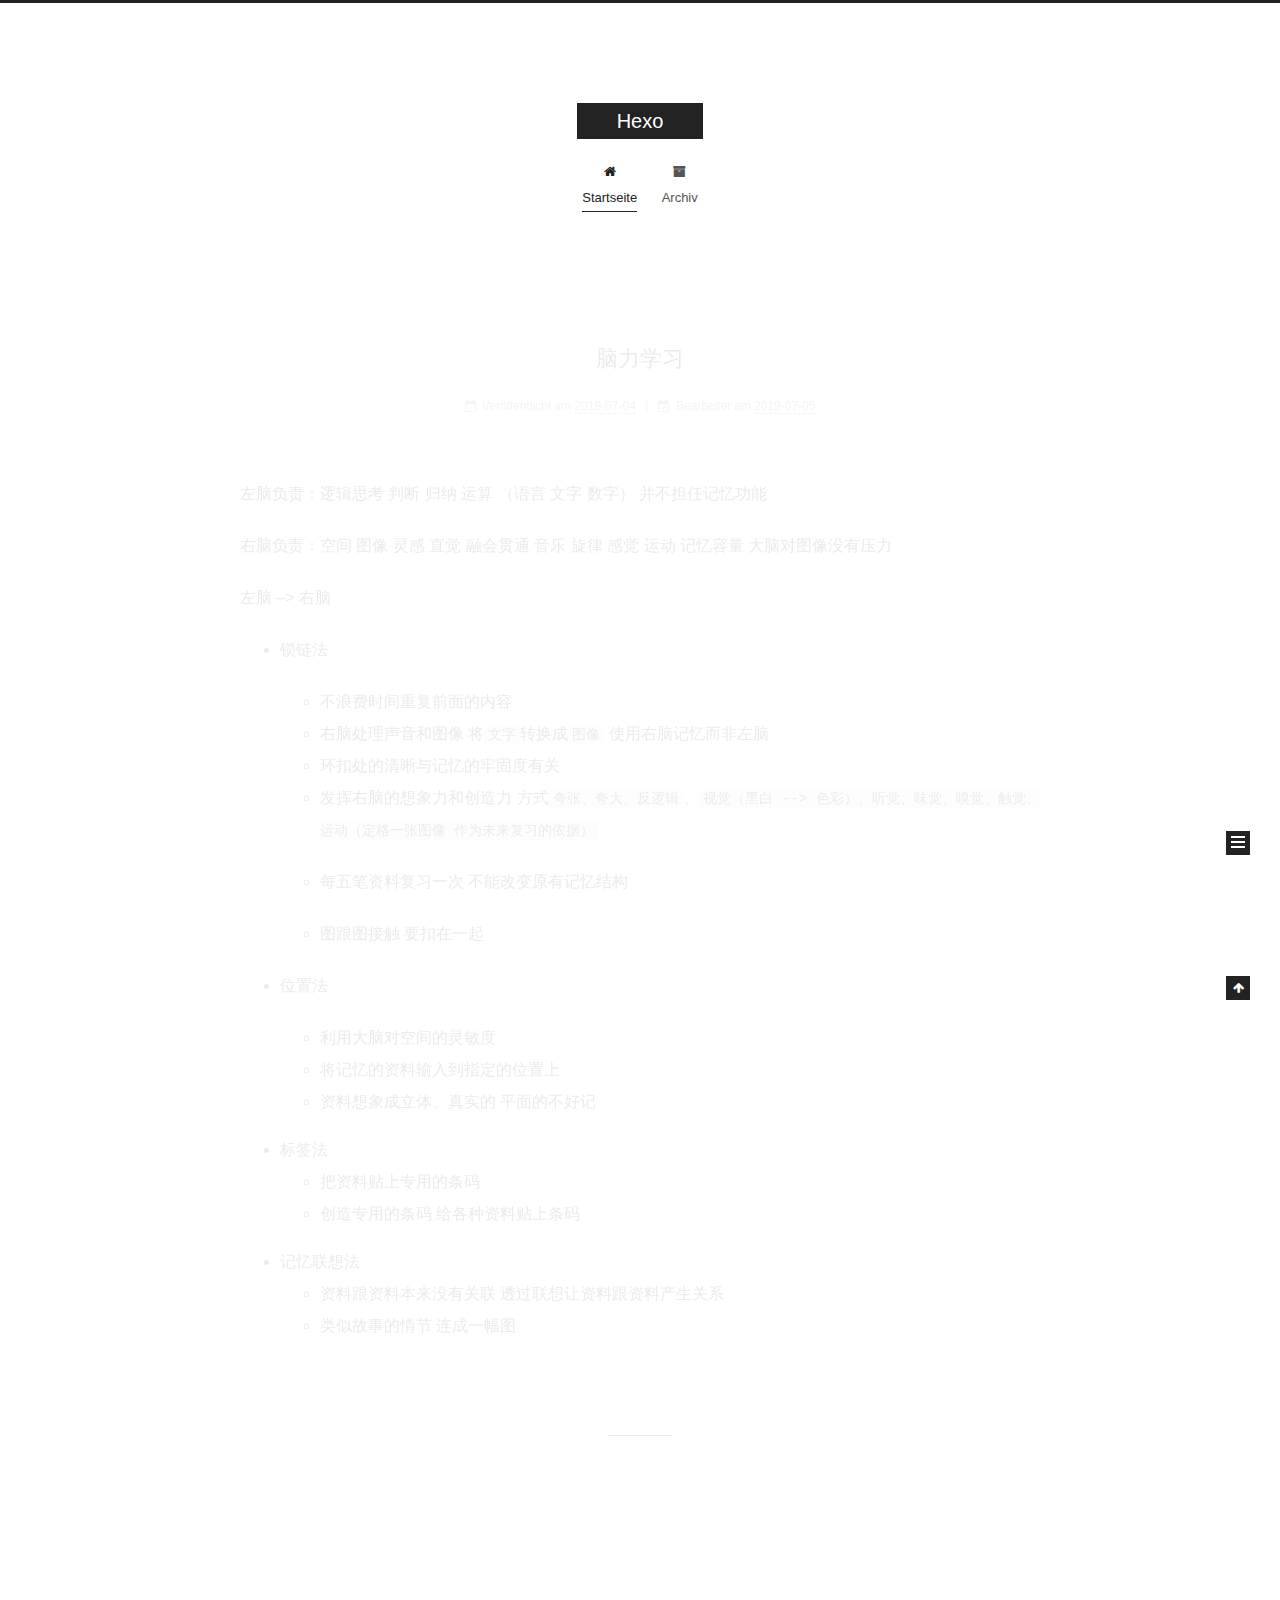
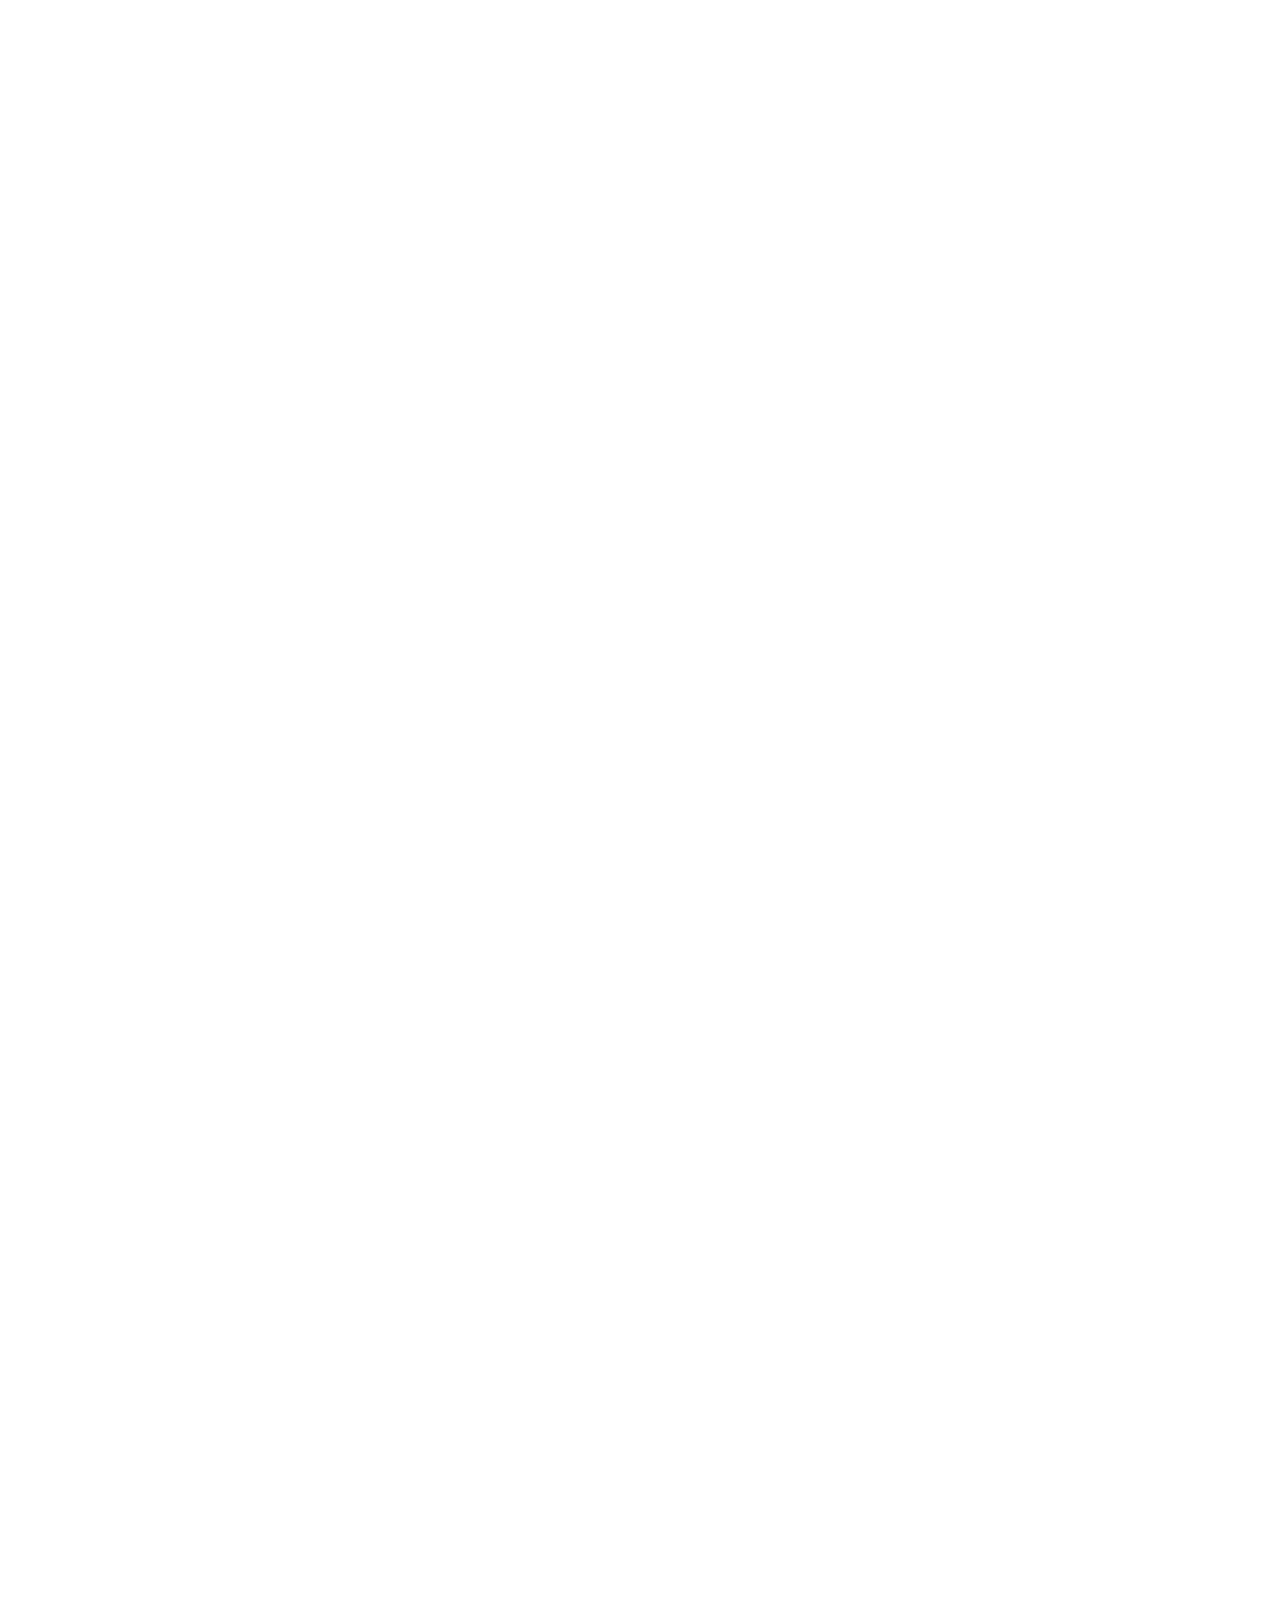
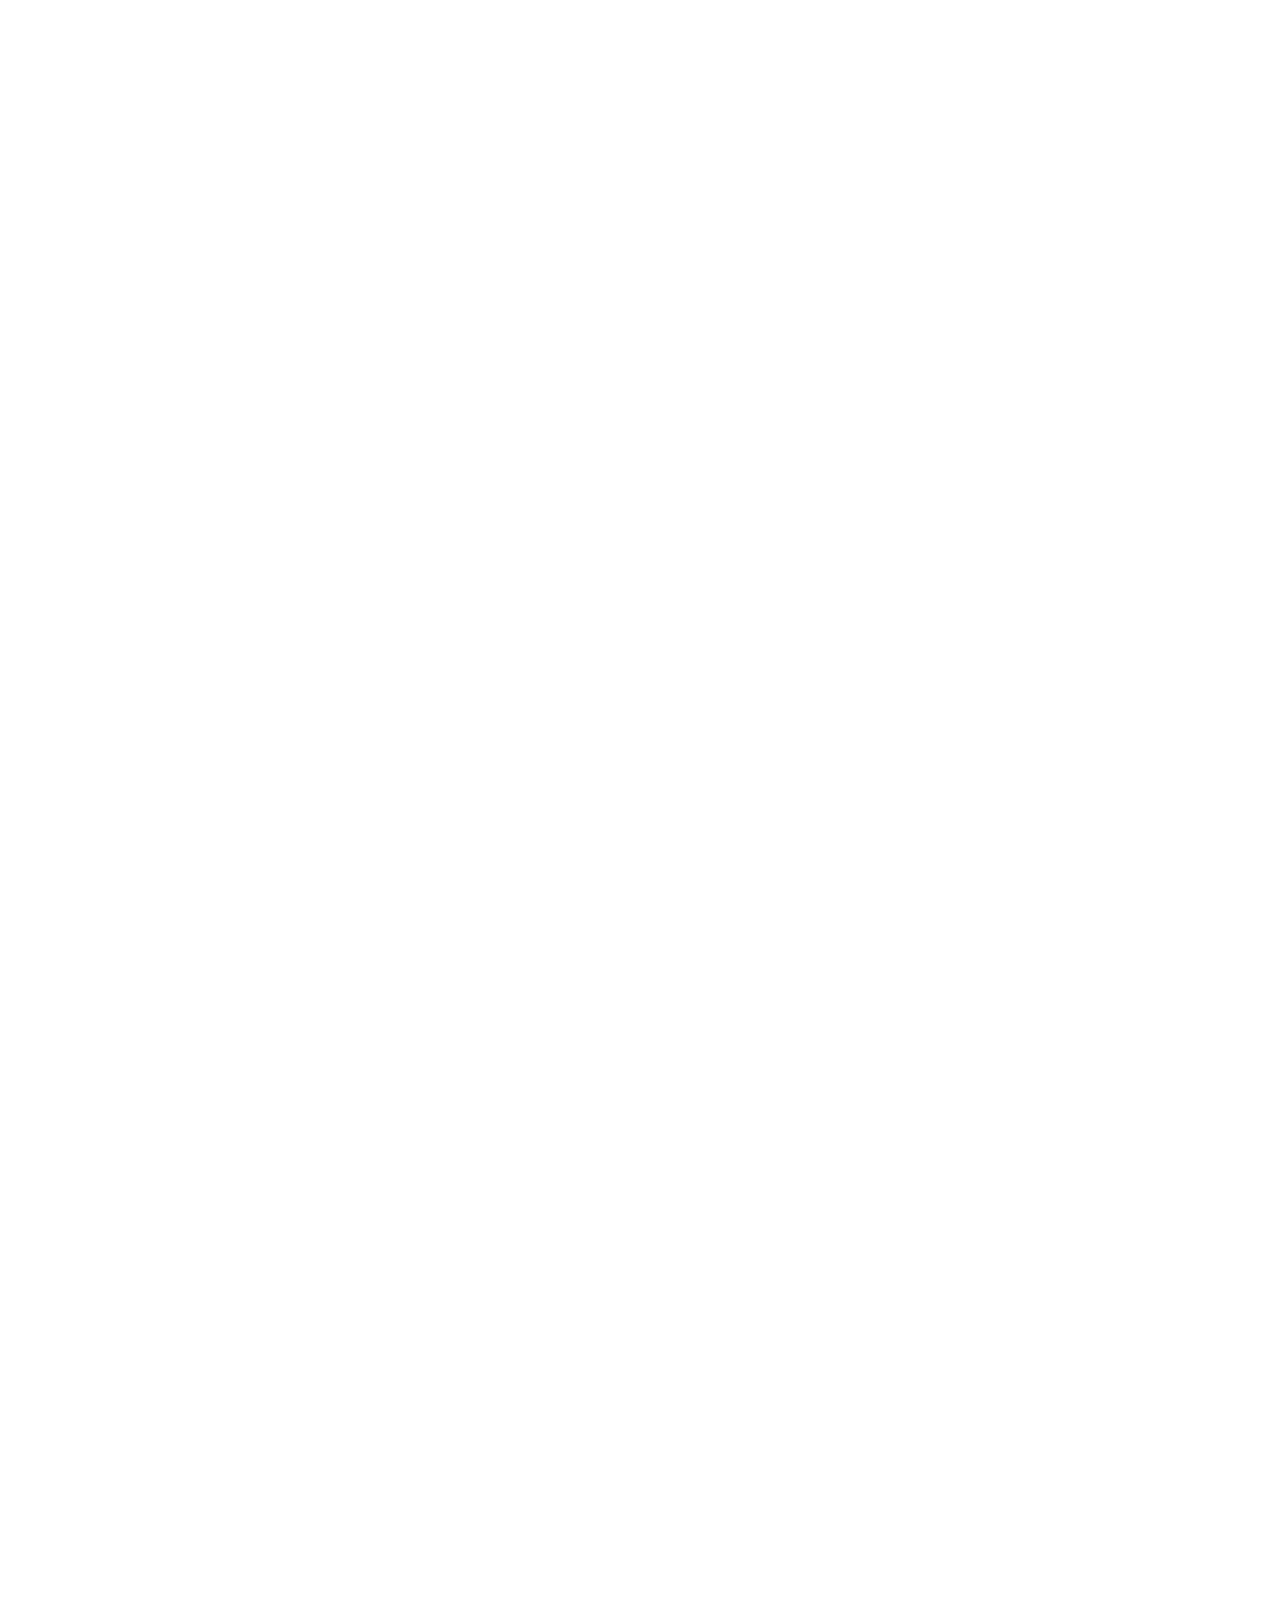
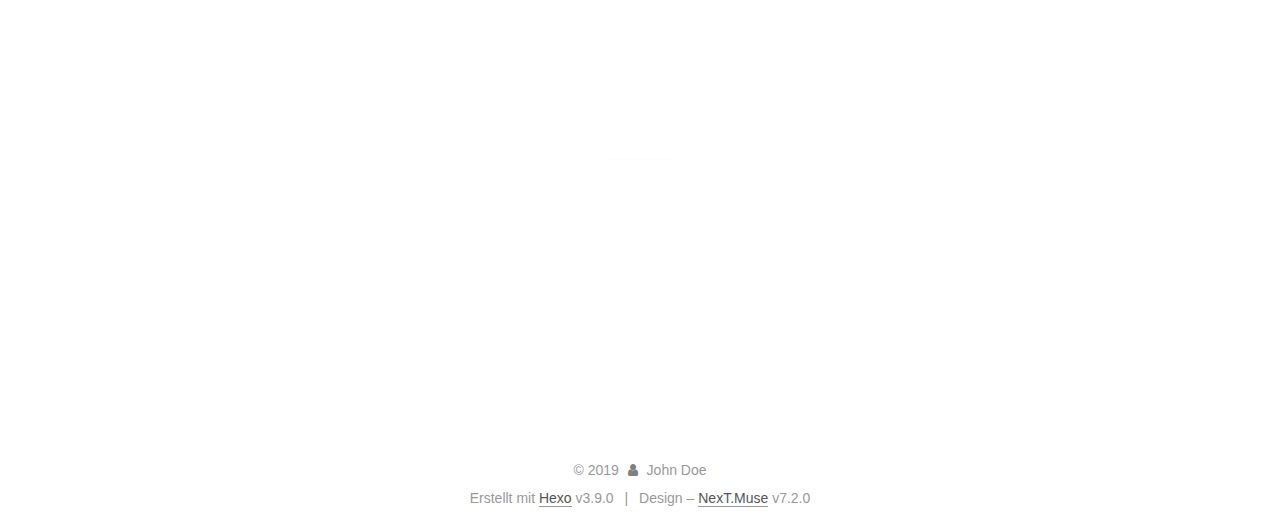
==== commit 84421b12: "Site updated: 2019-07-05 09:17:19" ====
--- a/index.html
+++ b/index.html
@@ -282,7 +282,7 @@
   
   
   <div class="post-block">
-    <link itemprop="mainEntityOfPage" href="http://yoursite.com/2019/07/04/演讲与口才/">
+    <link itemprop="mainEntityOfPage" href="http://yoursite.com/2019/07/04/脑力学习/">
 
     <span hidden itemprop="author" itemscope itemtype="http://schema.org/Person">
       <meta itemprop="name" content="John Doe">
@@ -302,7 +302,7 @@
           <h1 class="post-title" itemprop="name headline">
                 
                 
-                <a href="/2019/07/04/演讲与口才/" class="post-title-link" itemprop="url">演讲与口才</a>
+                <a href="/2019/07/04/脑力学习/" class="post-title-link" itemprop="url">脑力学习</a>
               
             
           </h1>
@@ -327,13 +327,23 @@
                 
               
 
-              <time title="Erstellt: 2019-07-04 15:54:09 / Geändert am: 17:05:35" itemprop="dateCreated datePublished" datetime="2019-07-04T15:54:09+08:00">2019-07-04</time>
+              <time title="Erstellt: 2019-07-04 18:50:06" itemprop="dateCreated datePublished" datetime="2019-07-04T18:50:06+08:00">2019-07-04</time>
             </span>
           
 
           
             
 
+            
+              <span class="post-meta-item">
+                <span class="post-meta-item-icon">
+                  <i class="fa fa-calendar-check-o"></i>
+                </span>
+                
+                  <span class="post-meta-item-text">Bearbeitet am</span>
+                
+                <time title="Geändert am: 2019-07-05 08:54:11" itemprop="dateModified" datetime="2019-07-05T08:54:11+08:00">2019-07-05</time>
+              </span>
             
           
 
@@ -371,13 +381,209 @@
       
         
           
-            <h2 id="自我介绍"><a href="#自我介绍" class="headerlink" title="自我介绍"></a>自我介绍</h2><h4 id="三种类型"><a href="#三种类型" class="headerlink" title="三种类型"></a>三种类型</h4><p>​    注意：介绍用正向的词，不能负向    要有升华</p>
+            <p>左脑负责：逻辑思考 判断 归纳 运算 （语言 文字 数字）    并不担任记忆功能</p>
+<p>右脑负责：空间 图像 灵感 直觉 融会贯通 音乐 旋律 感觉 运动    记忆容量    大脑对图像没有压力</p>
+<p>左脑 –&gt; 右脑</p>
+<ul>
+<li><p>锁链法</p>
+<ul>
+<li>不浪费时间重复前面的内容</li>
+<li>右脑处理声音和图像    将<code>文字</code>转换成<code>图像</code>    使用右脑记忆而非左脑</li>
+<li>环扣处的清晰与记忆的牢固度有关</li>
+</ul>
+<ul>
+<li><p>发挥右脑的想象力和创造力    方式<code>夸张、夸大、反逻辑</code>、<code>视觉（黑白 --&gt; 色彩）、听觉、味觉、嗅觉、触觉、运动（定格一张图像 作为未来复习的依据）</code></p>
+</li>
+<li><p>每五笔资料复习一次 不能改变原有记忆结构</p>
+</li>
+<li><p>图跟图接触    要扣在一起</p>
+</li>
+</ul>
+</li>
+<li><p>位置法</p>
+<ul>
+<li>利用大脑对空间的灵敏度</li>
+<li>将记忆的资料输入到指定的位置上</li>
+<li>资料想象成立体、真实的    平面的不好记</li>
+</ul>
+</li>
+</ul>
+<ul>
+<li>标签法<ul>
+<li>把资料贴上专用的条码</li>
+<li>创造专用的条码    给各种资料贴上条码</li>
+</ul>
+</li>
+</ul>
+<ul>
+<li>记忆联想法<ul>
+<li>资料跟资料本来没有关联    透过联想让资料跟资料产生关系</li>
+<li>类似故事的情节   连成一幅图</li>
+</ul>
+</li>
+</ul>
+
+          
+        
+      
+    </div>
+
+    
+
+    
+    
+    
+
+    
+
+    
+      
+    
+    
+
+    
+
+    <footer class="post-footer">
+      
+
+      
+
+      
+
+      
+      
+        <div class="post-eof"></div>
+      
+    </footer>
+  </div>
+  
+  
+  
+  </article>
+
+
+    
+      
+
+  
+
+  
+  
+  
+
+  
+
+  <article class="post post-type-normal" itemscope itemtype="http://schema.org/Article">
+  
+  
+  
+  <div class="post-block">
+    <link itemprop="mainEntityOfPage" href="http://yoursite.com/2019/07/04/演讲与口才/">
+
+    <span hidden itemprop="author" itemscope itemtype="http://schema.org/Person">
+      <meta itemprop="name" content="John Doe">
+      <meta itemprop="description" content>
+      <meta itemprop="image" content="/images/avatar.gif">
+    </span>
+
+    <span hidden itemprop="publisher" itemscope itemtype="http://schema.org/Organization">
+      <meta itemprop="name" content="Hexo">
+    </span>
+
+    
+      <header class="post-header">
+
+        
+        
+          <h1 class="post-title" itemprop="name headline">
+                
+                
+                <a href="/2019/07/04/演讲与口才/" class="post-title-link" itemprop="url">演讲与口才</a>
+              
+            
+          </h1>
+        
+
+        <div class="post-meta">
+
+          
+          
+          
+
+          
+            <span class="post-meta-item">
+              <span class="post-meta-item-icon">
+                <i class="fa fa-calendar-o"></i>
+              </span>
+              
+                <span class="post-meta-item-text">Veröffentlicht am</span>
+              
+
+              
+                
+              
+
+              <time title="Erstellt: 2019-07-04 15:54:09" itemprop="dateCreated datePublished" datetime="2019-07-04T15:54:09+08:00">2019-07-04</time>
+            </span>
+          
+
+          
+            
+
+            
+              <span class="post-meta-item">
+                <span class="post-meta-item-icon">
+                  <i class="fa fa-calendar-check-o"></i>
+                </span>
+                
+                  <span class="post-meta-item-text">Bearbeitet am</span>
+                
+                <time title="Geändert am: 2019-07-05 08:53:36" itemprop="dateModified" datetime="2019-07-05T08:53:36+08:00">2019-07-05</time>
+              </span>
+            
+          
+
+          
+
+          
+            
+            
+          
+
+          
+          
+
+          
+
+          <br>
+          
+
+          
+
+          
+
+        </div>
+      </header>
+    
+
+    
+    
+    
+    <div class="post-body" itemprop="articleBody">
+
+      
+      
+
+      
+        
+          
+            <h2 id="自我介绍"><a href="#自我介绍" class="headerlink" title="自我介绍"></a>自我介绍</h2><h3 id="三种类型"><a href="#三种类型" class="headerlink" title="三种类型"></a>三种类型</h3><p>​    注意：介绍用正向的词，不能负向    要有升华</p>
 <ul>
 <li>轻松愉悦式</li>
 <li>诙谐幽默式</li>
 <li>儒雅式</li>
 </ul>
-<h4 id="时间分类"><a href="#时间分类" class="headerlink" title="时间分类"></a>时间分类</h4><ul>
+<h3 id="时间分类"><a href="#时间分类" class="headerlink" title="时间分类"></a>时间分类</h3><ul>
 <li><p>一分钟自我介绍</p>
 <p>基础介绍    初级框架    </p>
 <p>思考自我介绍的目的是什么（避免跑题）</p>
@@ -391,7 +597,7 @@
 </li>
 <li><p>五分钟自我介绍</p>
 <p>内容扩展    信念价值观（你是个很立体的人）</p>
-<p>如：<code>我喜欢下期、我喜欢旅游、在座想旅游的时候可以咨询我、我为什么喜欢旅游（生活在祖国大好河山下我能感受到什么）、[再扩展一下]我去年刚去过西藏，看到的风景对我的影响</code></p>
+<p>如：<code>我喜欢下棋、我喜欢旅游、在座想旅游的时候可以咨询我、我为什么喜欢旅游（生活在祖国大好河山下我能感受到什么）、[再扩展一下]我去年刚去过西藏，看到的风景对我的影响</code></p>
 </li>
 </ul>
 <h2 id="开场方式"><a href="#开场方式" class="headerlink" title="开场方式"></a>开场方式</h2><ul>
@@ -570,6 +776,20 @@
           
 
           
+            
+
+            
+              <span class="post-meta-item">
+                <span class="post-meta-item-icon">
+                  <i class="fa fa-calendar-check-o"></i>
+                </span>
+                
+                  <span class="post-meta-item-text">Bearbeitet am</span>
+                
+                <time title="Geändert am: 2019-07-04 18:52:16" itemprop="dateModified" datetime="2019-07-04T18:52:16+08:00">2019-07-04</time>
+              </span>
+            
+          
 
           
 
@@ -606,18 +826,6 @@
         
           
             <p>Welcome to <a href="https://hexo.io/" target="_blank" rel="noopener">Hexo</a>! This is your very first post. Check <a href="https://hexo.io/docs/" target="_blank" rel="noopener">documentation</a> for more info. If you get any problems when using Hexo, you can find the answer in <a href="https://hexo.io/docs/troubleshooting.html" target="_blank" rel="noopener">troubleshooting</a> or you can ask me on <a href="https://github.com/hexojs/hexo/issues" target="_blank" rel="noopener">GitHub</a>.</p>
-<h2 id="Quick-Start"><a href="#Quick-Start" class="headerlink" title="Quick Start"></a>Quick Start</h2><h3 id="Create-a-new-post"><a href="#Create-a-new-post" class="headerlink" title="Create a new post"></a>Create a new post</h3><figure class="highlight bash"><table><tr><td class="gutter"><pre><span class="line">1</span><br></pre></td><td class="code"><pre><span class="line">$ hexo new <span class="string">"My New Post"</span></span><br></pre></td></tr></table></figure>
-
-<p>More info: <a href="https://hexo.io/docs/writing.html" target="_blank" rel="noopener">Writing</a></p>
-<h3 id="Run-server"><a href="#Run-server" class="headerlink" title="Run server"></a>Run server</h3><figure class="highlight bash"><table><tr><td class="gutter"><pre><span class="line">1</span><br></pre></td><td class="code"><pre><span class="line">$ hexo server</span><br></pre></td></tr></table></figure>
-
-<p>More info: <a href="https://hexo.io/docs/server.html" target="_blank" rel="noopener">Server</a></p>
-<h3 id="Generate-static-files"><a href="#Generate-static-files" class="headerlink" title="Generate static files"></a>Generate static files</h3><figure class="highlight bash"><table><tr><td class="gutter"><pre><span class="line">1</span><br></pre></td><td class="code"><pre><span class="line">$ hexo generate</span><br></pre></td></tr></table></figure>
-
-<p>More info: <a href="https://hexo.io/docs/generating.html" target="_blank" rel="noopener">Generating</a></p>
-<h3 id="Deploy-to-remote-sites"><a href="#Deploy-to-remote-sites" class="headerlink" title="Deploy to remote sites"></a>Deploy to remote sites</h3><figure class="highlight bash"><table><tr><td class="gutter"><pre><span class="line">1</span><br></pre></td><td class="code"><pre><span class="line">$ hexo deploy</span><br></pre></td></tr></table></figure>
-
-<p>More info: <a href="https://hexo.io/docs/deployment.html" target="_blank" rel="noopener">Deployment</a></p>
 
           
         
@@ -701,7 +909,7 @@
                 
                   <a href="/archives/">
                 
-                    <span class="site-state-item-count">2</span>
+                    <span class="site-state-item-count">3</span>
                     <span class="site-state-item-name">Artikel</span>
                   </a>
                 </div>
@@ -718,7 +926,9 @@
                     
                       
                     
-                    <span class="site-state-item-count">1</span>
+                      
+                    
+                    <span class="site-state-item-count">2</span>
                     <span class="site-state-item-name">schlagwörter</span>
                   
                 </div>
--- a/css/main.css
+++ b/css/main.css
@@ -1732,7 +1732,7 @@
   width: 4px;
   height: 4px;
   border-radius: 50%;
-  background: #d91fb0;
+  background: #0a2e41;
 }
 .feed-link,
 .chat {
